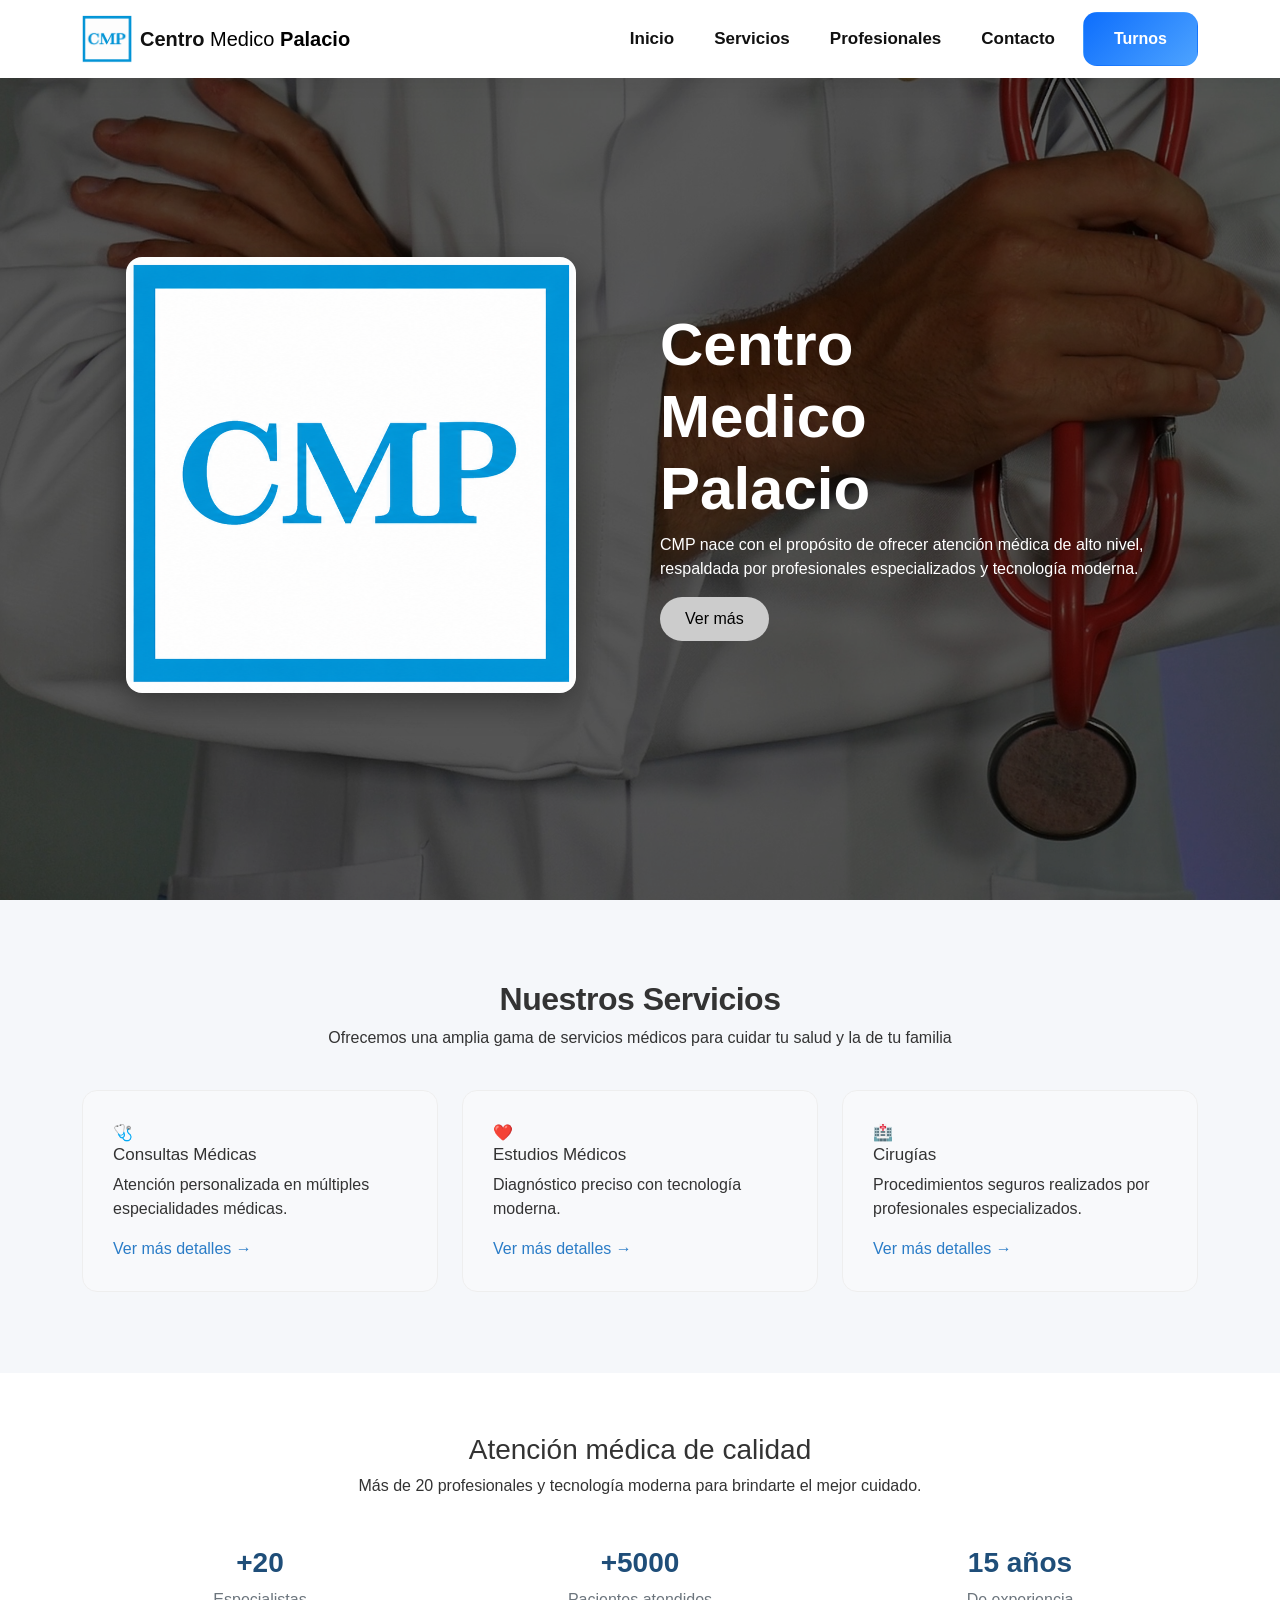
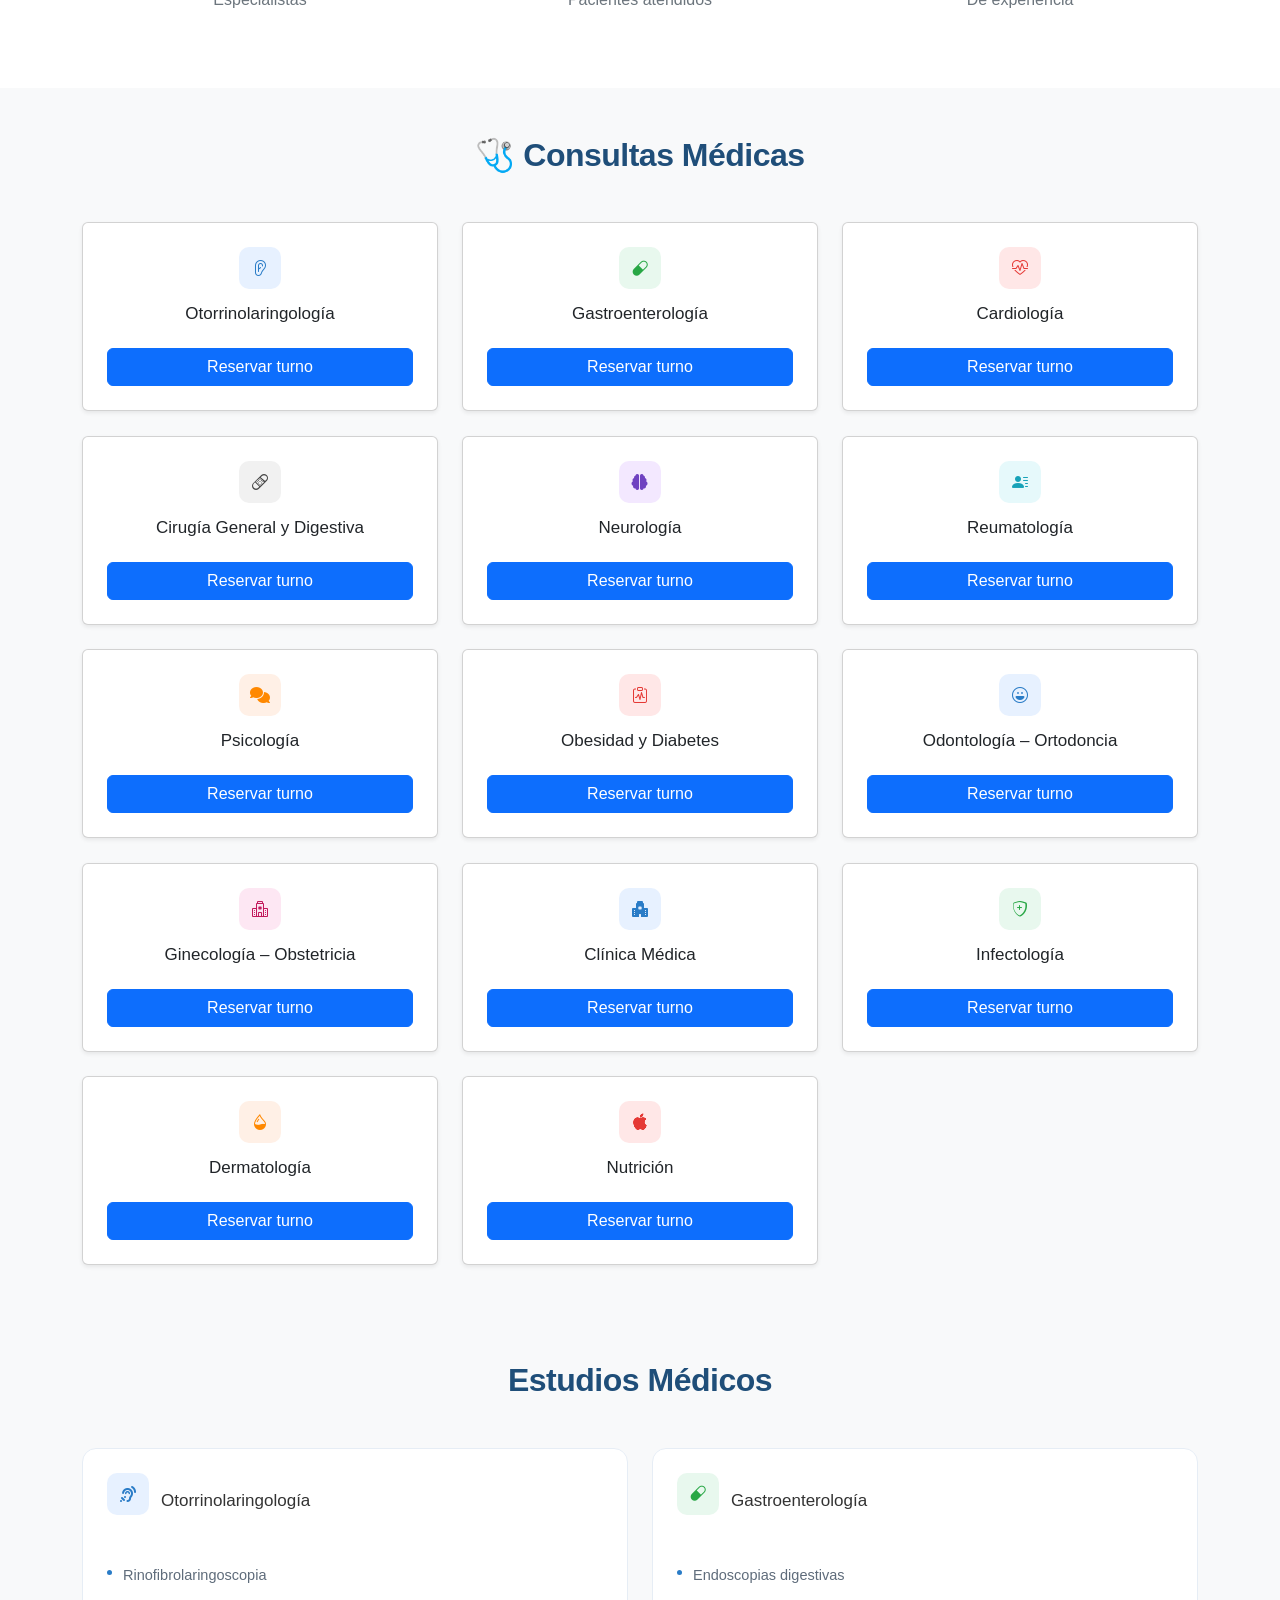
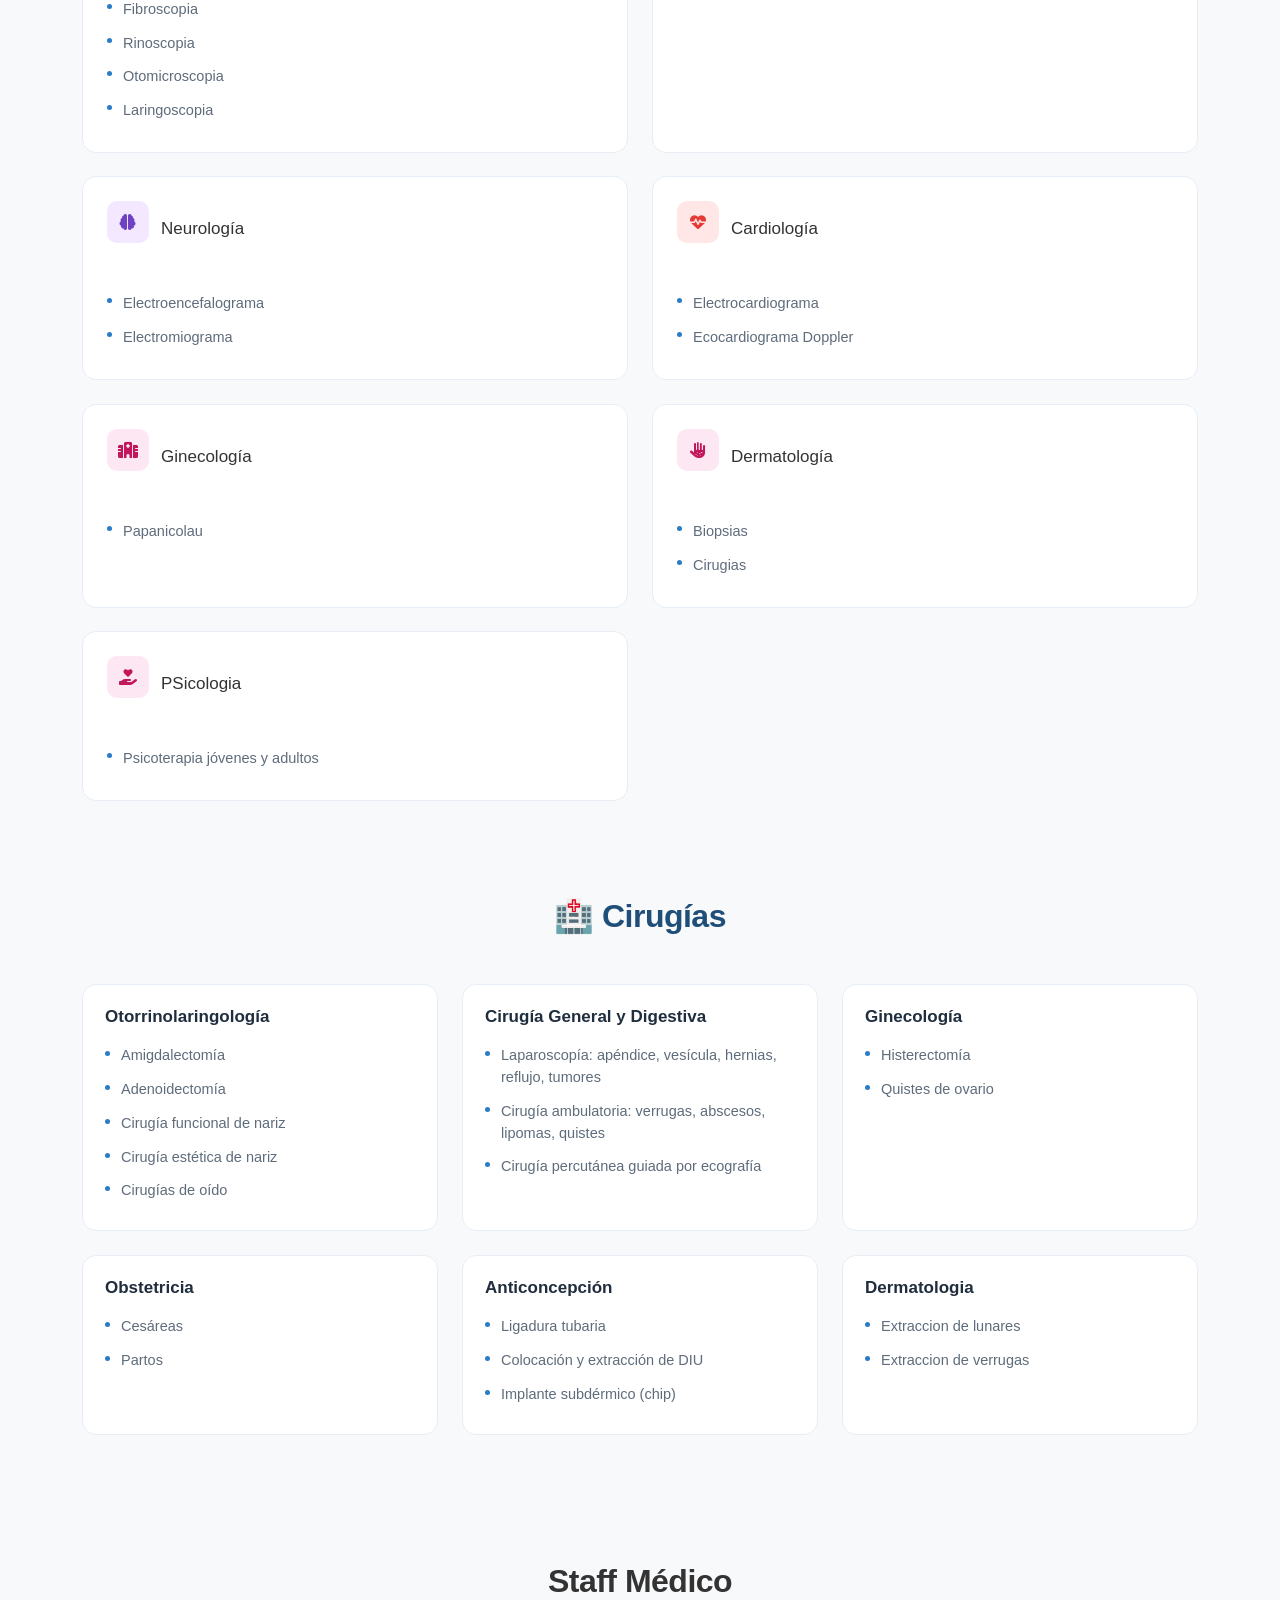
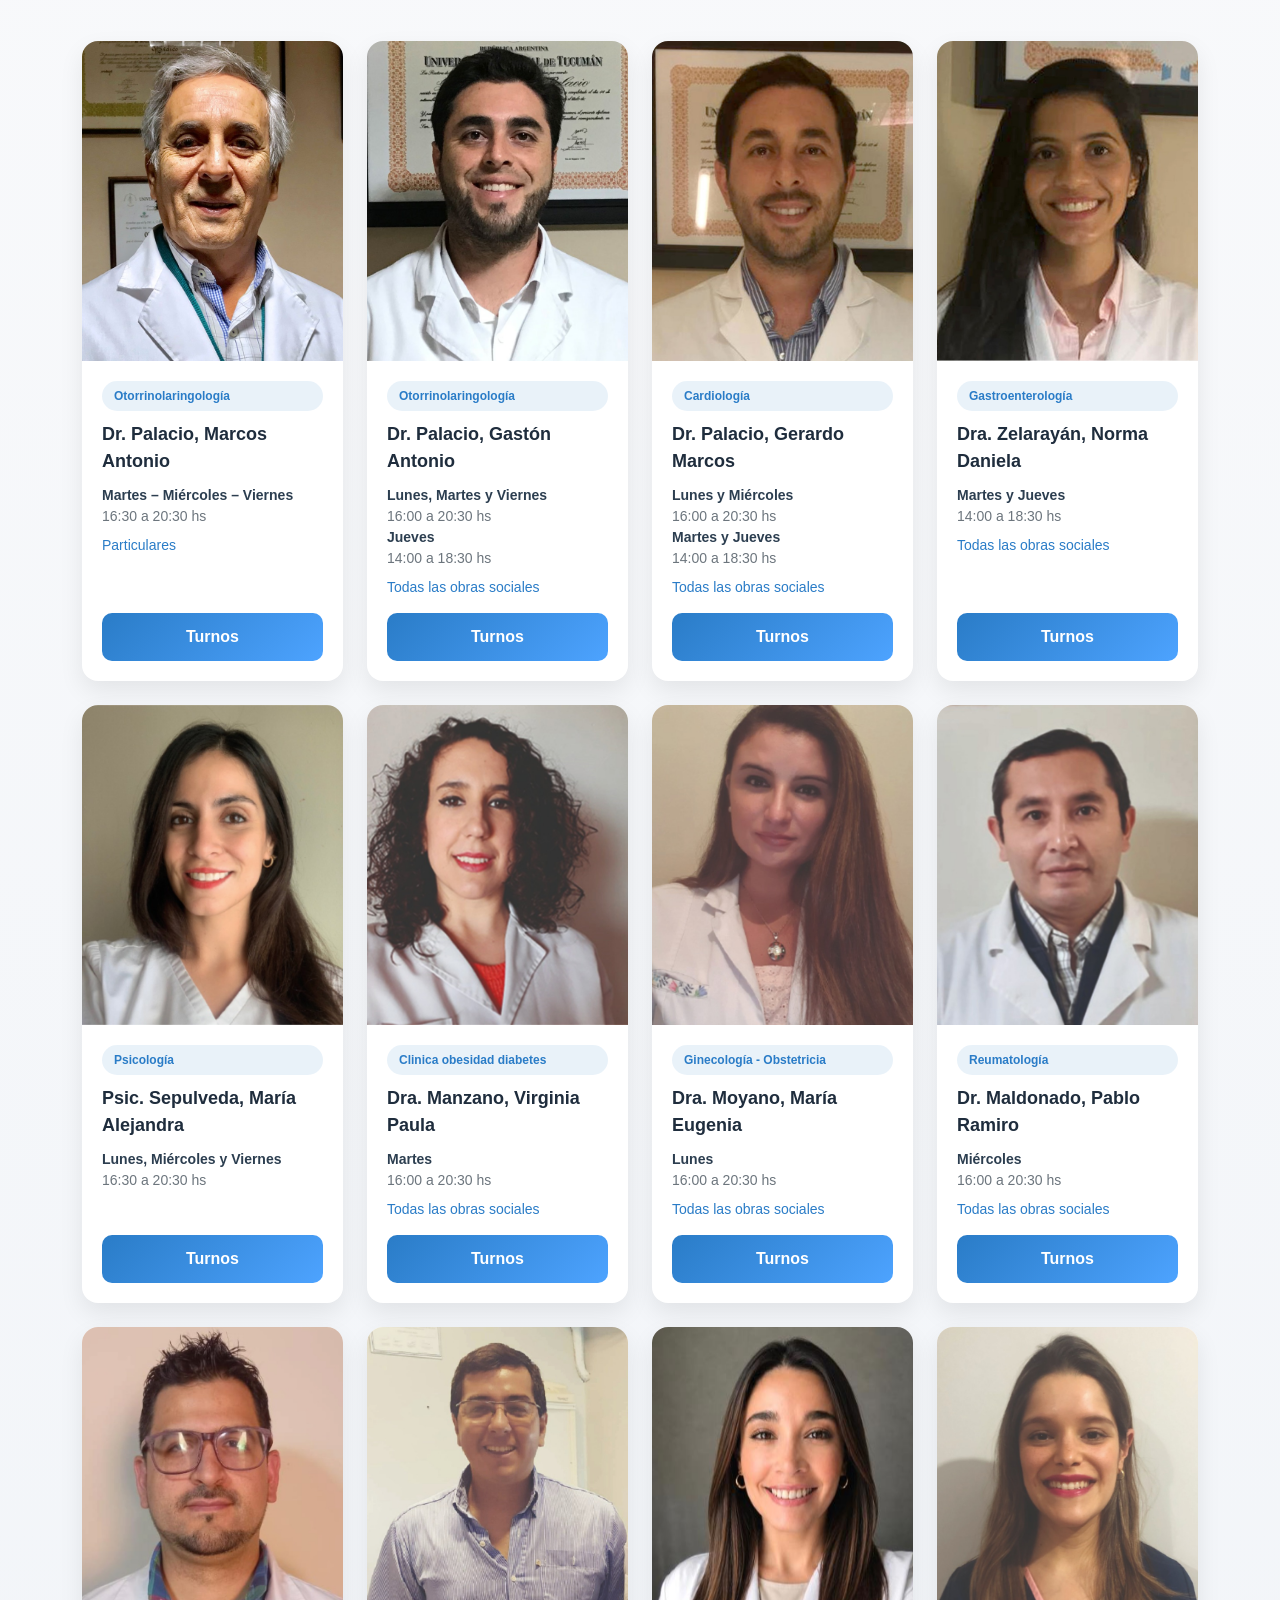
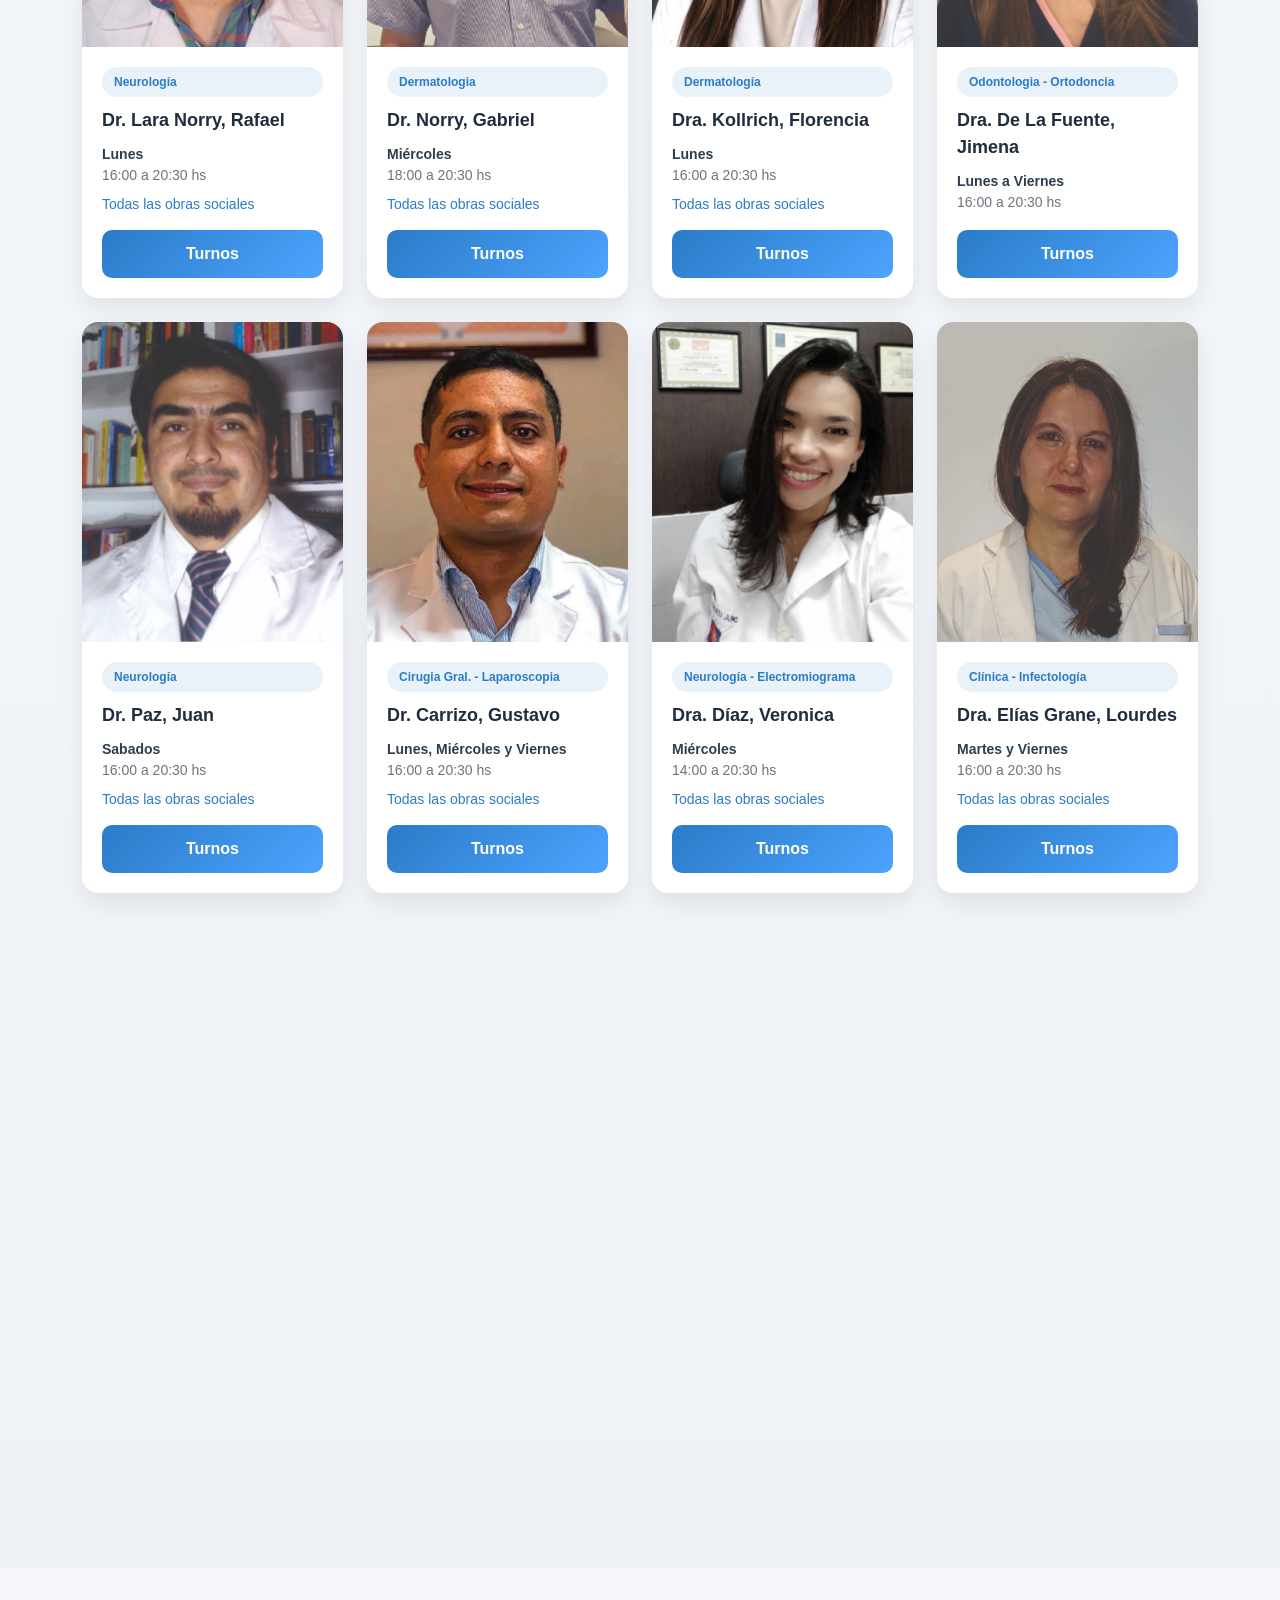
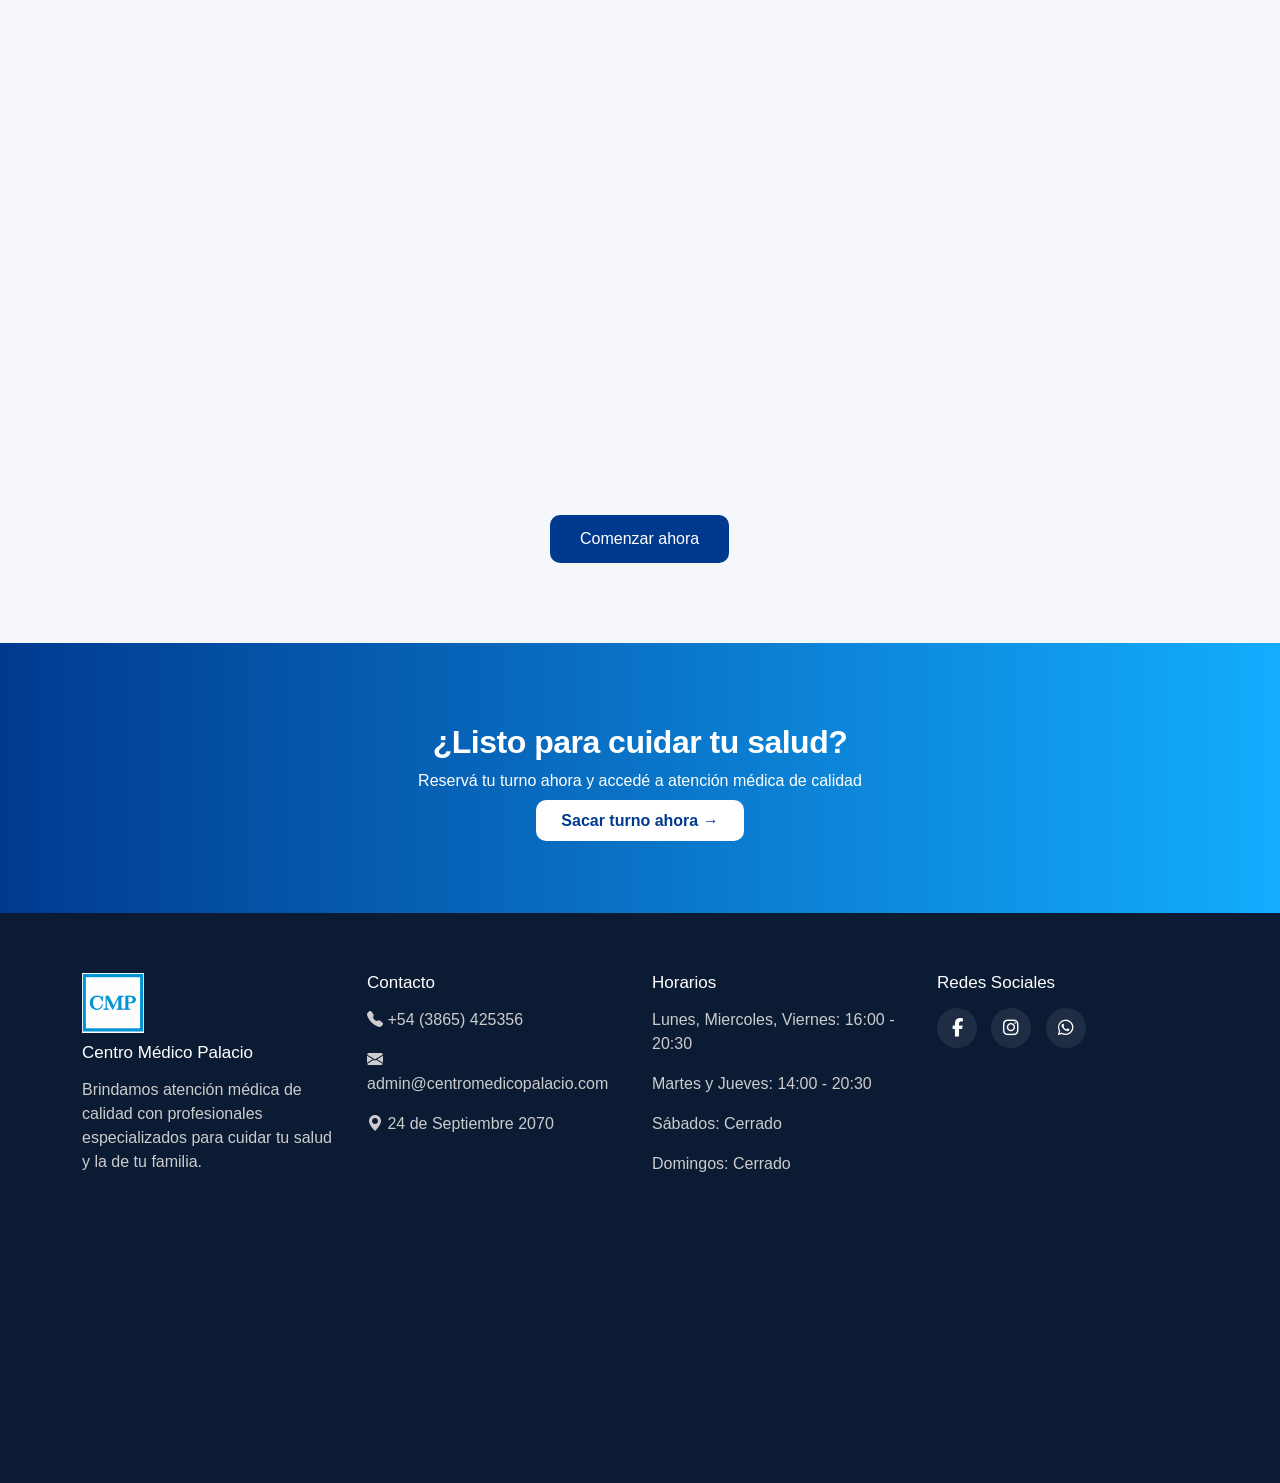
==== index.html @ a9524113 "añadido de fade al hacer scroll" ====
<!DOCTYPE html>
<html lang="es">
<head>
<meta charset="UTF-8">
<meta name="viewport" content="width=device-width, initial-scale=1.0">
<link rel="icon" href="img/logo.png" type="image/png">
<title>CMP</title>

<link href="https://cdn.jsdelivr.net/npm/bootstrap@5.3.3/dist/css/bootstrap.min.css" rel="stylesheet">
<link href="https://cdn.jsdelivr.net/npm/bootstrap-icons/font/bootstrap-icons.css" rel="stylesheet">
<link href="https://cdn.jsdelivr.net/npm/bootstrap-icons@1.11.3/font/bootstrap-icons.css" rel="stylesheet">
<link rel="stylesheet" href="https://cdnjs.cloudflare.com/ajax/libs/font-awesome/6.5.0/css/all.min.css">
<link href="https://cdn.jsdelivr.net/npm/bootstrap-icons/font/bootstrap-icons.css" rel="stylesheet">
<link rel="stylesheet" href="styles.css">
<script src="https://cdn.jsdelivr.net/npm/bootstrap@5.3.3/dist/js/bootstrap.bundle.min.js"></script>

<!-- ESTILOS DE LA ANIMACIÓN (NO TOCAR) -->
<style>
.reveal {
  opacity: 0;
  transform: translateY(40px);
  transition: opacity 0.8s ease-out, transform 0.8s ease-out;
  will-change: opacity, transform;
}
.reveal.active {
  opacity: 1;
  transform: translateY(0);
}
.reveal-delay-1 { transition-delay: 0.1s; }
.reveal-delay-2 { transition-delay: 0.2s; }
.reveal-delay-3 { transition-delay: 0.3s; }
.reveal-delay-4 { transition-delay: 0.4s; }
</style>
</head>

<body>

<header>
  <nav class="navbar navbar-expand-lg fixed-top custom-navbar">
    <div class="container">

      <!-- LOGO -->
      <a class="navbar-brand d-flex align-items-center gap-2" href="#">
        <img src="logoNUEVO.png" alt="Logo" width="50">
        <div>
          <span class="logo-text">Centro</span>
          <span class="logo-subtext">Medico</span>
          <strong class="palacio">Palacio</strong>
        </div>
        
      </a>

      <!-- BOTON MOBILE -->
      <button 
        class="navbar-toggler border-0 shadow-none"
        type="button"
        data-bs-toggle="collapse"
        data-bs-target="#navbarNav"
      >
        <i class="bi bi-list"></i>
      </button>

      <!-- MENU -->
      <div class="collapse navbar-collapse" id="navbarNav">

        <ul class="navbar-nav mx-auto gap-lg-4 text-center">

          <li class="nav-item">
            <a class="nav-link" href="#">Inicio</a>
          </li>

          <li class="nav-item">
            <a class="nav-link" href="#servicios">Servicios</a>
          </li>

          <li class="nav-item">
            <a class="nav-link" href="#profesionales">Profesionales</a>
          </li>

          <li class="nav-item">
            <a class="nav-link" href="#contacto">Contacto</a>
          </li>

        </ul>

        <div class="text-center">
          <a href="especialidadesturnos.html" class="btn btn-turnos">
            Turnos
          </a>
        </div>

      </div>

    </div>
  </nav>
</header>

<section class="hero">
  <div class="container hero-content">
    <!-- Imagen (lado izquierdo) -->
    <div class="hero-image">
      <img src="logoNUEVO.png" alt="Centro Médico Palacio">
    </div>

    <div class="hero-text">
      <h1>Centro<br>Medico<br>Palacio</h1>
      <p>
        CMP nace con el propósito de ofrecer atención médica de alto nivel,
        respaldada por profesionales especializados y tecnología moderna.
      </p>
      <button class="btn-main" onclick="scrollToSection('servicios')">Ver más</button>
    </div>
  </div>
</section>

<section id="servicios">
  <div class="container">

    <div class="title text-center reveal">
      <h2>Nuestros Servicios</h2>
      <p>Ofrecemos una amplia gama de servicios médicos para cuidar tu salud y la de tu familia</p>
    </div>

    <div class="row g-4">

      <div class="col-md-4 reveal reveal-delay-1">
        <div class="service-card" onclick="scrollToSection('consultas')">
          <div class="service-icon icon-blue">🩺</div>
          <h5>Consultas Médicas</h5>
          <p>Atención personalizada en múltiples especialidades médicas.</p>
          <a class="service-link">Ver más detalles →</a>
        </div>
      </div>

      <div class="col-md-4 reveal reveal-delay-2">
        <div class="service-card" onclick="scrollToSection('estudios')">
          <div class="service-icon icon-red">❤️</div>
          <h5>Estudios Médicos</h5>
          <p>Diagnóstico preciso con tecnología moderna.</p>
          <a class="service-link">Ver más detalles →</a>
        </div>
      </div>

      <div class="col-md-4 reveal reveal-delay-3">
        <div class="service-card" onclick="scrollToSection('cirugias')">
          <div class="service-icon icon-pink">🏥</div>
          <h5>Cirugías</h5>
          <p>Procedimientos seguros realizados por profesionales especializados.</p>
          <a class="service-link">Ver más detalles →</a>
        </div>
      </div>

    </div>

  </div>
</section>
<section class="trust-section">
  <div class="container text-center">

    <h3 class="reveal">Atención médica de calidad</h3>
    <p class="mb-5 reveal reveal-delay-1">
      Más de 20 profesionales y tecnología moderna para brindarte el mejor cuidado.
    </p>

    <div class="row">

      <div class="col-md-4 reveal reveal-delay-1">
        <div class="trust-item">
          <h4>+20</h4>
          <p>Especialistas</p>
        </div>
      </div>

      <div class="col-md-4 reveal reveal-delay-2">
        <div class="trust-item">
          <h4>+5000</h4>
          <p>Pacientes atendidos</p>
        </div>
      </div>

      <div class="col-md-4 reveal reveal-delay-3">
        <div class="trust-item">
          <h4>15 años</h4>
          <p>De experiencia</p>
        </div>
      </div>

    </div>

  </div>
</section>

<section id="consultas" class="bg-light py-5">
  <div class="container">

    <h2 class="mb-5 text-center reveal" style="color: var(--primary);">
      🩺 Consultas Médicas
    </h2>

    <div class="row g-4">

      <!-- OTORRINO -->
      <div class="col-md-4 reveal">
        <div class="card text-center p-4 shadow-sm h-100">
          <i class="bi bi-ear icon-card blue"></i>
          <h5>Otorrinolaringología</h5>
          <a href="especialidadesturnos.html" class="btn btn-primary mt-3">
            Reservar turno
          </a>
        </div>
      </div>

      <!-- GASTRO -->
      <div class="col-md-4 reveal">
        <div class="card text-center p-4 shadow-sm h-100">
          <i class="bi bi-capsule icon-card green"></i>
          <h5>Gastroenterología</h5>
          <a href="especialidadesturnos.html" class="btn btn-primary mt-3">
            Reservar turno
          </a>
        </div>
      </div>

      <!-- CARDIO -->
      <div class="col-md-4 reveal">
        <div class="card text-center p-4 shadow-sm h-100">
          <i class="bi bi-heart-pulse icon-card red"></i>
          <h5>Cardiología</h5>
          <a href="especialidadesturnos.html" class="btn btn-primary mt-3">
            Reservar turno
          </a>
        </div>
      </div>

      <!-- CIRUGIA -->
      <div class="col-md-4 reveal">
        <div class="card text-center p-4 shadow-sm h-100">
          <i class="bi bi-bandaid icon-card dark"></i>
          <h5>Cirugía General y Digestiva</h5>
          <a href="especialidadesturnos.html" class="btn btn-primary mt-3">
            Reservar turno
          </a>
        </div>
      </div>

      <!-- NEURO -->
      <div class="col-md-4 reveal">
        <div class="card text-center p-4 shadow-sm h-100">
          <i class="fa-solid fa-brain icon-card purple"></i>
          <h5>Neurología</h5>
          <a href="especialidadesturnos.html" class="btn btn-primary mt-3">
            Reservar turno
          </a>
        </div>
      </div>

      <!-- REUMATOLOGIA -->
      <div class="col-md-4 reveal">
        <div class="card text-center p-4 shadow-sm h-100">
          <i class="bi bi-person-lines-fill icon-card cyan"></i>
          <h5>Reumatología</h5>
          <a href="especialidadesturnos.html" class="btn btn-primary mt-3">
            Reservar turno
          </a>
        </div>
      </div>

      <!-- PSICOLOGIA -->
      <div class="col-md-4 reveal">
        <div class="card text-center p-4 shadow-sm h-100">
          <i class="fa-solid fa-comments icon-card orange"></i>
          <h5>Psicología</h5>
          <a href="especialidadesturnos.html" class="btn btn-primary mt-3">
            Reservar turno
          </a>
        </div>
      </div>

      <!-- OBESIDAD -->
      <div class="col-md-4 reveal">
        <div class="card text-center p-4 shadow-sm h-100">
          <i class="bi bi-clipboard-pulse icon-card red"></i>
          <h5>Obesidad y Diabetes</h5>
          <a href="especialidadesturnos.html" class="btn btn-primary mt-3">
            Reservar turno
          </a>
        </div>
      </div>

      <!-- ODONTOLOGIA -->
      <div class="col-md-4 reveal">
        <div class="card text-center p-4 shadow-sm h-100">
          <i class="bi bi-emoji-laughing icon-card blue"></i>
          <h5>Odontología – Ortodoncia</h5>
          <a href="especialidadesturnos.html" class="btn btn-primary mt-3">
            Reservar turno
          </a>
        </div>
      </div>

      <!-- GINECOLOGIA -->
      <div class="col-md-4 reveal">
        <div class="card text-center p-4 shadow-sm h-100">
          <i class="bi bi-hospital icon-card magenta"></i>
          <h5>Ginecología – Obstetricia</h5>
          <a href="especialidadesturnos.html" class="btn btn-primary mt-3">
            Reservar turno
          </a>
        </div>
      </div>

      <!-- CLINICA MEDICA -->
      <div class="col-md-4 reveal">
        <div class="card text-center p-4 shadow-sm h-100">
          <i class="bi bi-hospital-fill icon-card blue"></i>
          <h5>Clínica Médica</h5>
          <a href="especialidadesturnos.html" class="btn btn-primary mt-3">
            Reservar turno
          </a>
        </div>
      </div>

      <!-- INFECTOLOGIA -->
      <div class="col-md-4 reveal">
        <div class="card text-center p-4 shadow-sm h-100">
          <i class="bi bi-shield-plus icon-card green"></i>
          <h5>Infectología</h5>
          <a href="especialidadesturnos.html" class="btn btn-primary mt-3">
            Reservar turno
          </a>
        </div>
      </div>

      <!-- DERMATOLOGIA -->
      <div class="col-md-4 reveal">
        <div class="card text-center p-4 shadow-sm h-100">
          <i class="bi bi-droplet-half icon-card orange"></i>
          <h5>Dermatología</h5>
          <a href="especialidadesturnos.html" class="btn btn-primary mt-3">
            Reservar turno
          </a>
        </div>
      </div>

      <!-- NUTRICION -->
      <div class="col-md-4 reveal">
        <div class="card text-center p-4 shadow-sm h-100">
          <i class="bi bi-apple icon-card red"></i>
          <h5>Nutrición</h5>
          <a href="especialidadesturnos.html" class="btn btn-primary mt-3">
            Reservar turno
          </a>
        </div>
      </div>

    </div>

  </div>
</section>

<section id="estudios" class="py-5 bg-light">
  <div class="container">

    <h2 class="text-center mb-5 reveal" style="color: var(--primary);">
      Estudios Médicos
    </h2>

    <div class="row g-4">

      <!-- OTORRINO -->
      <div class="col-md-6 reveal">
        <div class="estudio-card">
          
          <div class="estudio-header">
            <div class="icon-card blue">
              <i class="fa-solid fa-ear-listen"></i>
            </div>
            <h5>Otorrinolaringología</h5>
          </div>

          <ul class="estudio-list">
            <li>Rinofibrolaringoscopia</li>
            <li>Fibroscopia</li>
            <li>Rinoscopia</li>
            <li>Otomicroscopia</li>
            <li>Laringoscopia</li>
          </ul>

        </div>
      </div>

      <!-- GASTRO -->
      <div class="col-md-6 reveal">
        <div class="estudio-card">

          <div class="estudio-header">
            <div class="icon-card green">
              <i class="bi bi-capsule"></i>
            </div>
            <h5>Gastroenterología</h5>
          </div>

          <ul class="estudio-list">
            <li>Endoscopias digestivas</li>
          </ul>

        </div>
      </div>

      <!-- NEURO -->
      <div class="col-md-6 reveal">
        <div class="estudio-card">

          <div class="estudio-header">
            <div class="icon-card purple">
              <i class="fa-solid fa-brain"></i>
            </div>
            <h5>Neurología</h5>
          </div>

          <ul class="estudio-list">
            <li>Electroencefalograma</li>
            <li>Electromiograma</li>
          </ul>

        </div>
      </div>

      <!-- CARDIO -->
      <div class="col-md-6 reveal">
        <div class="estudio-card">

          <div class="estudio-header">
            <div class="icon-card red">
              <i class="fa-solid fa-heart-pulse"></i>
            </div>
            <h5>Cardiología</h5>
          </div>

          <ul class="estudio-list">
            <li>Electrocardiograma</li>
            <li>Ecocardiograma Doppler</li>
          </ul>

        </div>
      </div>

      <!-- GINE -->
      <div class="col-md-6 reveal">
        <div class="estudio-card">

          <div class="estudio-header">
            <div class="icon-card magenta">
              <i class="fa-solid fa-hospital"></i>
            </div>
            <h5>Ginecología</h5>
          </div>

          <ul class="estudio-list">
            <li>Papanicolau</li>
          </ul>

        </div>
      </div>

      <!-- DERMA -->
      <div class="col-md-6 reveal">
        <div class="estudio-card">

          <div class="estudio-header">
            <div class="icon-card magenta">
              <i class="fa-solid fa-hand-dots"></i>
            </div>
            <h5>Dermatología</h5>
          </div>

          <ul class="estudio-list">
            <li>Biopsias</li>
            <li>Cirugias</li>
          </ul>

        </div>
      </div>

  <!-- PSICO -->
      <div class="col-md-6 reveal">
        <div class="estudio-card">

          <div class="estudio-header">
            <div class="icon-card magenta">
              <i class="fa-solid fa-hand-holding-heart"></i>
            </div>
            <h5>PSicologia</h5>
          </div>

          <ul class="estudio-list">
            <li>Psicoterapia jóvenes y adultos </li>
          </ul>

        </div>
      </div>


    </div>
  </div>
</section>

<section id="cirugias" class="bg-light py-5">
  <div class="container">

    <h2 class="text-center mb-5 reveal" style="color: var(--primary);">
      🏥 Cirugías
    </h2>

    <div class="row g-4">

      <!-- OTORRINO -->
      <div class="col-md-4 reveal reveal-delay-1">
        <div class="cirugia-card">
          <h5>Otorrinolaringología</h5>
          <ul>
            <li>Amigdalectomía</li>
            <li>Adenoidectomía</li>
            <li>Cirugía funcional de nariz</li>
            <li>Cirugía estética de nariz</li>
            <li>Cirugías de oído</li>
          </ul>
        </div>
      </div>

      <!-- CIRUGIA GENERAL -->
      <div class="col-md-4 reveal reveal-delay-2">
        <div class="cirugia-card">
          <h5>Cirugía General y Digestiva</h5>
          <ul>
            <li>Laparoscopía: apéndice, vesícula, hernias, reflujo, tumores</li>
            <li>Cirugía ambulatoria: verrugas, abscesos, lipomas, quistes</li>
            <li>Cirugía percutánea guiada por ecografía</li>
          </ul>
        </div>
      </div>

      <!-- GINECO -->
      <div class="col-md-4 reveal reveal-delay-3">
        <div class="cirugia-card">
          <h5>Ginecología</h5>
          <ul>
            <li>Histerectomía</li>
            <li>Quistes de ovario</li>
          </ul>
        </div>
      </div>

      <!-- OBSTETRICIA -->
      <div class="col-md-4 reveal reveal-delay-1">
        <div class="cirugia-card">
          <h5>Obstetricia</h5>
          <ul>
            <li>Cesáreas</li>
            <li>Partos</li>
          </ul>
        </div>
      </div>

      <!-- ANTICONCEPCION -->
      <div class="col-md-4 reveal reveal-delay-2">
        <div class="cirugia-card">
          <h5>Anticoncepción</h5>
          <ul>
            <li>Ligadura tubaria</li>
            <li>Colocación y extracción de DIU</li>
            <li>Implante subdérmico (chip)</li>
          </ul>
        </div>
      </div>

       <!-- DERMATOLOGIA -->
      <div class="col-md-4 reveal reveal-delay-3">
        <div class="cirugia-card">
          <h5>Dermatologia</h5>
          <ul>
            <li>Extraccion de lunares</li>
            <li>Extraccion de verrugas</li>
          </ul>
        </div>
      </div>

    </div>

  </div>
</section>

<section id="profesionales" class="staff-section" style="padding:80px 0;">
  <div class="container">
    <div class="title text-center reveal">
      <h2>Staff Médico</h2>
    </div>
    <div class="row g-4">
      <div class="col-md-3 col-sm-6 reveal">
        <div class="staff-card">
          <div class="staff-img-wrap">
            <img src="img/palacio1.jpeg" class="staff-img" alt="Dr. Palacio Marcos">
          </div>
          <div class="staff-body">
            <div class="staff-specialty">Otorrinolaringología</div>
            <div class="staff-name">Dr. Palacio, Marcos Antonio</div>
            <div class="staff-meta">
              <strong>Martes – Miércoles – Viernes</strong><br>
              16:30 a 20:30 hs<br>
              <span class="staff-coverage">Particulares</span>
            </div>
            <a href="especialidadesturnos.html" class="staff-btn d-block text-center">Turnos</a>
          </div>
        </div>
      </div>
      <div class="col-md-3 col-sm-6 reveal">
        <div class="staff-card">
          <div class="staff-img-wrap">
            <img src="img/palacio2.jpeg" class="staff-img" alt="Dr. Palacio Gastón">
          </div>
          <div class="staff-body">
            <div class="staff-specialty">Otorrinolaringología</div>
            <div class="staff-name">Dr. Palacio, Gastón Antonio</div>
            <div class="staff-meta">
              <strong>Lunes, Martes y Viernes</strong><br>
              16:00 a 20:30 hs<br>
              <strong>Jueves</strong><br>
              14:00 a 18:30 hs<br>
              <span class="staff-coverage">Todas las obras sociales</span>
            </div>
            <a href="especialidadesturnos.html" class="staff-btn d-block text-center">Turnos</a>
          </div>
        </div>
      </div>
      <div class="col-md-3 col-sm-6 reveal">
        <div class="staff-card">
          <div class="staff-img-wrap">
            <img src="img/palacio3.jpeg" class="staff-img" alt="Dr. Palacio Gerardo">
          </div>
          <div class="staff-body">
            <div class="staff-specialty">Cardiología</div>
            <div class="staff-name">Dr. Palacio, Gerardo Marcos</div>
            <div class="staff-meta">
              <strong>Lunes y Miércoles</strong><br>
              16:00 a 20:30 hs<br>
              <strong>Martes y Jueves</strong><br>
              14:00 a 18:30 hs<br>
              <span class="staff-coverage">Todas las obras sociales</span>
            </div>
            <a href="especialidadesturnos.html" class="staff-btn d-block text-center">Turnos</a>
          </div>
        </div>
      </div>
      <div class="col-md-3 col-sm-6 reveal">
        <div class="staff-card">
          <div class="staff-img-wrap">
            <img src="img/zalarayan.jpeg" class="staff-img" alt="Dra. Zelarayán">
          </div>
          <div class="staff-body">
            <div class="staff-specialty">Gastroenterología</div>
            <div class="staff-name">Dra. Zelarayán, Norma Daniela</div>
            <div class="staff-meta">
              <strong>Martes y Jueves</strong><br>
              14:00 a 18:30 hs<br>
              <span class="staff-coverage">Todas las obras sociales</span>
            </div>
            <a href="especialidadesturnos.html" class="staff-btn d-block text-center">Turnos</a>
          </div>
        </div>
      </div>
      <div class="col-md-3 col-sm-6 reveal">
        <div class="staff-card">
          <div class="staff-img-wrap">
            <img src="img/sepulveda.jpeg" class="staff-img" alt="Dr. Palacio Gerardo">
          </div>
          <div class="staff-body">
            <div class="staff-specialty">Psicología</div>
            <div class="staff-name">Psic. Sepulveda, María Alejandra</div>
            <div class="staff-meta">
              <strong>Lunes, Miércoles y Viernes</strong><br>
              16:30 a 20:30 hs<br>
            </div>
            <a href="especialidadesturnos.html" class="staff-btn d-block text-center">Turnos</a>
          </div>
        </div>
      </div>
      <div class="col-md-3 col-sm-6 reveal">
        <div class="staff-card">
          <div class="staff-img-wrap">
            <img src="img/manzano.jpeg" class="staff-img" alt="Dr. Palacio Gerardo">
          </div>
          <div class="staff-body">
            <div class="staff-specialty">Clinica obesidad diabetes</div>
            <div class="staff-name">Dra. Manzano, Virginia Paula</div>
            <div class="staff-meta">
              <strong>Martes</strong><br>
              16:00 a 20:30 hs<br>
              <span class="staff-coverage">Todas las obras sociales</span>
            </div>
            <a href="especialidadesturnos.html" class="staff-btn d-block text-center">Turnos</a >
          </div>
        </div>
      </div>
      <div class="col-md-3 col-sm-6 reveal">
        <div class="staff-card">
          <div class="staff-img-wrap">
            <img src="img/moyano.jpeg" class="staff-img" alt="Dr. Palacio Gerardo">
          </div>
          <div class="staff-body">
            <div class="staff-specialty">Ginecología - Obstetricia</div>
            <div class="staff-name">Dra. Moyano, María Eugenia</div>
            <div class="staff-meta">
              <strong>Lunes</strong><br>
              16:00 a 20:30 hs<br>
              <span class="staff-coverage">Todas las obras sociales</span>
            </div>
            <a href="especialidadesturnos.html" class="staff-btn d-block text-center">Turnos</a>
          </div>
        </div>
      </div>
      <div class="col-md-3 col-sm-6 reveal">
        <div class="staff-card">
          <div class="staff-img-wrap">
            <img src="img/maldonado.jpeg" class="staff-img" alt="Dr. Palacio Gerardo">
          </div>
          <div class="staff-body">
            <div class="staff-specialty">Reumatología</div>
            <div class="staff-name">Dr. Maldonado, Pablo Ramiro</div>
            <div class="staff-meta">
              <strong>Miércoles</strong><br>
              16:00 a 20:30 hs<br>
              <span class="staff-coverage">Todas las obras sociales</span>
            </div>
            <a href="especialidadesturnos.html" class="staff-btn d-block text-center">Turnos</a>
          </div>
        </div>
      </div>
      <div class="col-md-3 col-sm-6 reveal">
        <div class="staff-card">
          <div class="staff-img-wrap">
            <img src="img/laranorry.jpeg" class="staff-img" alt="Dr. Palacio Gerardo">
          </div>
          <div class="staff-body">
            <div class="staff-specialty">Neurología</div>
            <div class="staff-name">Dr. Lara Norry, Rafael</div>
            <div class="staff-meta">
              <strong>Lunes</strong><br>
              16:00 a 20:30 hs<br>
              <span class="staff-coverage">Todas las obras sociales</span>
            </div>
            <a href="especialidadesturnos.html" class="staff-btn d-block text-center">Turnos</a>
          </div>
        </div>
      </div>
      <div class="col-md-3 col-sm-6 reveal">
        <div class="staff-card">
          <div class="staff-img-wrap">
            <img src="img/norry.jpeg" class="staff-img" alt="Dr. Palacio Gerardo">
          </div>
          <div class="staff-body">
            <div class="staff-specialty">Dermatologia</div>
            <div class="staff-name">Dr. Norry, Gabriel</div>
            <div class="staff-meta">
              <strong>Miércoles</strong><br>
              18:00 a 20:30 hs<br>
              <span class="staff-coverage">Todas las obras sociales</span>
            </div>
            <a href="especialidadesturnos.html" class="staff-btn d-block text-center">Turnos</a>
          </div>
        </div>
      </div>
      <div class="col-md-3 col-sm-6 reveal">
        <div class="staff-card">
          <div class="staff-img-wrap">
            <img src="img/nuevokollrich.png" class="staff-img" alt="Dr. Palacio Gerardo">
          </div>
          <div class="staff-body">
            <div class="staff-specialty">Dermatología</div>
            <div class="staff-name">Dra. Kollrich, Florencia</div>
            <div class="staff-meta">
              <strong>Lunes</strong><br>
              16:00 a 20:30 hs<br>
              <span class="staff-coverage">Todas las obras sociales</span>
            </div>
            <a href="especialidadesturnos.html" class="staff-btn d-block text-center">Turnos</a>
          </div>
        </div>
      </div>
      <div class="col-md-3 col-sm-6 reveal">
        <div class="staff-card">
          <div class="staff-img-wrap">
            <img src="img/delafuente.jpeg" class="staff-img" alt="Dr. Palacio Gerardo">
          </div>
          <div class="staff-body">
            <div class="staff-specialty">Odontologia - Ortodoncia</div>
            <div class="staff-name">Dra. De La Fuente, Jimena</div>
            <div class="staff-meta">
              <strong>Lunes a Viernes</strong><br>
              16:00 a 20:30 hs<br>
            </div>
            <a href="especialidadesturnos.html" class="staff-btn d-block text-center">Turnos</a>
          </div>
        </div>
      </div>
      <div class="col-md-3 col-sm-6 reveal">
        <div class="staff-card">
          <div class="staff-img-wrap">
            <img src="img/paz.jpeg" class="staff-img" alt="Dr. Palacio Gerardo">
          </div>
          <div class="staff-body">
            <div class="staff-specialty">Neurología</div>
            <div class="staff-name">Dr. Paz, Juan</div>
            <div class="staff-meta">
              <strong>Sabados</strong><br>
              16:00 a 20:30 hs<br>
              <span class="staff-coverage">Todas las obras sociales</span>
            </div>
            <a href="especialidadesturnos.html" class="staff-btn d-block text-center">Turnos</a>
          </div>
        </div>
      </div>
      <div class="col-md-3 col-sm-6 reveal">
        <div class="staff-card">
          <div class="staff-img-wrap">
            <img src="img/carrizo.jpeg" class="staff-img" alt="Dr. Palacio Gerardo">
          </div>
          <div class="staff-body">
            <div class="staff-specialty">Cirugia Gral. - Laparoscopia</div>
            <div class="staff-name">Dr. Carrizo, Gustavo</div>
            <div class="staff-meta">
              <strong>Lunes, Miércoles y Viernes</strong><br>
              16:00 a 20:30 hs<br>
              <span class="staff-coverage">Todas las obras sociales</span>
            </div>
            <a href="especialidadesturnos.html" class="staff-btn d-block text-center">Turnos</a>
          </div>
        </div>
      </div>
      <div class="col-md-3 col-sm-6 reveal">
        <div class="staff-card">
          <div class="staff-img-wrap">
            <img src="img/diaz.jpeg" class="staff-img" alt="Dr. Palacio Gerardo">
          </div>
          <div class="staff-body">
            <div class="staff-specialty">Neurología - Electromiograma</div>
            <div class="staff-name">Dra. Díaz, Veronica</div>
            <div class="staff-meta">
              <strong>Miércoles</strong><br>
              14:00 a 20:30 hs<br>
              <span class="staff-coverage">Todas las obras sociales</span>
            </div>
            <a href="especialidadesturnos.html" class="staff-btn d-block text-center">Turnos</a>
          </div>
        </div>
      </div>
      <div class="col-md-3 col-sm-6 reveal">
        <div class="staff-card">
          <div class="staff-img-wrap">
            <img src="img/eliasgrane.jpeg" class="staff-img" alt="Dr. Palacio Gerardo">
          </div>
          <div class="staff-body">
            <div class="staff-specialty">Clínica - Infectología</div>
            <div class="staff-name">Dra. Elías Grane, Lourdes</div>
            <div class="staff-meta">
              <strong>Martes y Viernes</strong><br>
              16:00 a 20:30 hs<br>
              <span class="staff-coverage">Todas las obras sociales</span>
            </div>
            <a href="especialidadesturnos.html" class="staff-btn d-block text-center">Turnos</a>
          </div>
        </div>
      </div>
      <div class="col-md-3 col-sm-6 reveal">
        <div class="staff-card">
          <div class="staff-img-wrap">
            <img src="img/diazalvarez.png" class="staff-img" alt="Dra. Diaz Álvarez">
          </div>
          <div class="staff-body">
            <div class="staff-specialty">Endocrinología</div>
            <div class="staff-name">Dra. Diaz Álvarez, Noel</div>
            <div class="staff-meta">
              <strong>Miércoles</strong><br>
              16:00 a 20:30 hs<br>
              <span class="staff-coverage">Todas las obras sociales</span>
            </div>
            <a href="especialidadesturnos.html" class="staff-btn d-block text-center">Turnos</a>
          </div>
        </div>
      </div>
      <div class="col-md-3 col-sm-6 reveal">
        <div class="staff-card">
          <div class="staff-img-wrap">
            <img src="img/fernandez.jpeg" class="staff-img" alt="Dr. Palacio Gerardo">
          </div>
          <div class="staff-body">
            <div class="staff-specialty">Nutricionista</div>
            <div class="staff-name">Lic. Fernández, Paulina</div>
            <div class="staff-meta">
              <strong>Lunes</strong><br>
              16:00 a 20:30 hs<br>
            </div>
            <a href="especialidadesturnos.html" class="staff-btn d-block text-center">Turnos</a>
          </div>
        </div>
      </div>
      
    </div>
  </div>
</section>
<!-- COMO FUNCIONA PARA LA SECCION DE TURNOS -->
<section class="how-section">
  <div class="container text-center">

    <h2 class="mb-3 reveal">¿Cómo funciona?</h2>
    <p class="mb-5 reveal reveal-delay-1">Reservá tu turno en 3 simples pasos</p>

    <div class="row justify-content-center">

      <div class="col-md-4 reveal reveal-delay-1">
        <div class="step-card">
          <div class="step-number">01</div>
          <div class="icon-circle">🩺</div>
          <h5>Elegí especialidad</h5>
          <p>Seleccioná la especialidad médica que necesitás</p>
        </div>
      </div>

      <div class="col-md-4 reveal reveal-delay-2">
        <div class="step-card">
          <div class="step-number">02</div>
          <div class="icon-circle">👤</div>
          <h5>Seleccioná profesional</h5>
          <p>Elegí el médico según disponibilidad</p>
        </div>
      </div>

      <div class="col-md-4 reveal reveal-delay-3">
        <div class="step-card">
          <div class="step-number">03</div>
          <div class="icon-circle">📅</div>
          <h5>Reservá turno</h5>
          <p>Confirmá fecha y horario</p>
        </div>
      </div>

    </div>

    <a href="especialidadesturnos.html" class="btn-start mt-5 reveal">
      Comenzar ahora
    </a>

  </div>
</section>

<section class="cta-section text-center">
  <div class="container">
    <h2 class="reveal">¿Listo para cuidar tu salud?</h2>
    <p class="reveal reveal-delay-1">Reservá tu turno ahora y accedé a atención médica de calidad</p>
    <a href="especialidadesturnos.html" class="cta-btn reveal reveal-delay-2">Sacar turno ahora →</a>
  </div>
</section>

<footer id="contacto" class="footer reveal">
  <div class="container">
    <div class="row">

      <!-- LOGO + DESCRIPCIÓN -->
      <div class="col-md-3">
        <img src="logoNUEVO.png" alt="CMP" style="height:60px; margin-bottom:10px;">
        <h5>Centro Médico Palacio</h5>
        <p>
          Brindamos atención médica de calidad con profesionales especializados
          para cuidar tu salud y la de tu familia.
        </p>
      </div>

      <!-- CONTACTO -->
      <div class="col-md-3">
        <h5>Contacto</h5>
        <p><i class="bi bi-telephone-fill"></i> +54 (3865) 425356</p>
        <p><i class="bi bi-envelope-fill"></i> admin@centromedicopalacio.com</p>
        <p>
          <i class="bi bi-geo-alt-fill"></i> 
          <a href="https://www.google.com/maps?q=24+de+Septiembre+2070" target="_blank" class="footer-link">
            24 de Septiembre 2070
          </a>
        </p>
      </div>

      <!-- HORARIOS -->
      <div class="col-md-3">
        <h5>Horarios</h5>
        <p>Lunes, Miercoles, Viernes: 16:00 - 20:30</p>
        <p>Martes y Jueves: 14:00 - 20:30</p>
        <p>Sábados: Cerrado</p>
        <p>Domingos: Cerrado</p>
      </div>

      <!-- REDES -->
      <div class="col-md-3">
        <h5>Redes Sociales</h5>
        <div class="social-icons">

          <a href="https://www.facebook.com/share/17XspoK9Nt/" target="_blank">
            <i class="fab fa-facebook-f"></i>
          </a>

          <a href="https://www.instagram.com/centromedicopalacio?igsh=MW14YTgwczB3cjA1dA==" target="_blank">
            <i class="fab fa-instagram"></i>
          </a>

          <a href="https://wa.me/543865762230" target="_blank">
            <i class="fab fa-whatsapp"></i>
          </a>

        </div>
      </div>

    </div>

    <!-- MAPA -->
    <div class="row mt-4">
      <div class="col-12">
        <iframe 
          src="https://www.google.com/maps?q=24+de+Septiembre+2070&output=embed"
          width="100%" 
          height="200" 
          style="border:0; border-radius:10px;"
          allowfullscreen=""
          loading="lazy">
        </iframe>
      </div>
    </div>

  </div>
</footer>

<script>
function scrollToSection(id){
  document.getElementById(id).scrollIntoView({behavior:'smooth'});
}

// ANIMACIÓN AL HACER SCROLL
document.addEventListener("DOMContentLoaded", function() {
  const revealElements = document.querySelectorAll('.reveal');

  const observer = new IntersectionObserver((entries) => {
    entries.forEach(entry => {
      if (entry.isIntersecting) {
        entry.target.classList.add('active');
        observer.unobserve(entry.target);
      }
    });
  }, {
    threshold: 0.15,
    rootMargin: "0px 0px -50px 0px"
  });

  revealElements.forEach(el => observer.observe(el));
});
</script>


</body>
</html>
---- styles.css ----
:root{
  --primary:#1f4e79;
  --accent:#2a7cc7;
  --bg:#f5f7fa;
  --text:#333;
  --radius:14px;
}

body{
  font-family: 'Segoe UI', sans-serif;
  background: var(--bg);
  color: var(--text);
  padding-top: 90px;
}

html {
  scroll-behavior: smooth;
}


h2{
  font-size: 32px;
  font-weight: 600;
  letter-spacing: -0.5px;
}

h5{
  font-size: 17px;
  font-weight: 500;
  margin-bottom: 8px;
}

/* NAVBAR */
.navbar{
  background: #ffffff;
  box-shadow: 0 2px 10px rgba(0,0,0,0.05);
}

.nav-link{
  color:#333 !important;
  font-weight:500;
}

.nav-link:hover{
  color: var(--accent) !important;
}

.custom-navbar {
  transition: all 0.3s ease;
  background: transparent;
}

.custom-navbar.scrolled {
  background: #ffffff;
  box-shadow: 0 5px 20px rgba(0,0,0,0.08);
}

/* HERO */
.hero{
  min-height:100vh;   /* antes: height:100vh */
  background:url('img/hero.jpg') center/cover no-repeat;
  position:relative;
  display:flex;
  align-items:center;
  padding:110px 0 60px;   /* NUEVO: espacio para el navbar */
}

.hero::before{
  content:"";
  position:absolute;
  inset:0;
  background:rgba(0,0,0,0.6);
}

.hero-content{
  position:relative;
  color:white;
  /* NUEVO: imagen y texto lado a lado */
  display:flex;
  flex-direction:row;
  align-items:center;
  justify-content:space-between;
  gap:40px;
}

/* NUEVO */
.hero-text{
  flex:1;
}

/* NUEVO */
.hero-image{
  flex:1;
  display:flex;
  justify-content:center;
}

/* NUEVO: la imagen con bounce */
.hero-image img{
  width:100%;
  max-width:450px;
  border-radius:16px;
  box-shadow:0 10px 30px rgba(0,0,0,0.35);
  animation:bounce 3.5s ease-in-out infinite;
}

.hero h1{
  font-size:60px;
  font-weight:700;
}

.btn-main{
  background:#ccc;
  border:none;
  padding:10px 25px;
  border-radius:25px;
}

/* NUEVO: animación bounce lenta */
@keyframes bounce{
  0%,100%{ transform:translateY(0); }
  50%{ transform:translateY(-15px); }
}

/* NUEVO: responsive */
@media (max-width:991px){
  .hero{
    padding:100px 0 50px;
  }
  .hero-content{
    flex-direction:column;
    text-align:center;
    gap:25px;
  }
  .hero h1{
    font-size:42px;
  }
  .hero-image img{
    max-width:240px;
  }
}

/* SECCIONES */
section{
  padding:80px 0;
}

.title{
  text-align:center;
  margin-bottom:40px;
}

/* SERVICIOS */
.service-card{
  background:#f8f9fb;
  border-radius:15px;
  padding:30px;
  transition:0.3s;
  height:100%;
  border:1px solid #eee;
}

.service-card:hover{
  transform:translateY(-5px);
  box-shadow:0 10px 25px rgba(0,0,0,0.08);
}

/* CONTENEDOR DEL ICONO */
.icon-card{
  width: 70px;
  height: 70px;
  border-radius: 50%;
  display:flex;
  align-items:center;
  justify-content:center;
  font-size: 28px;
  margin: 0 auto 15px auto;
  transition: 0.3s;
}

/* HOVER PRO */
.card:hover .icon-card{
  transform: scale(1.1);
}

/* PALETA MÉDICA PROFESIONAL */
.blue{ background:#e7f1ff; color:#2a7cc7; }
.red{ background:#ffe7e7; color:#e53935; }
.green{ background:#e8f8ee; color:#28a745; }
.purple{ background:#f3e8ff; color:#6f42c1; }
.cyan{ background:#e6f9fb; color:#17a2b8; }
.yellow{ background:#fff4d6; color:#f4b400; }
.orange{ background:#fff0e6; color:#ff8800; }
.pink{ background:#ffe7f5; color:#d81b60; }
.magenta{ background:#fde7f3; color:#c2185b; }
.dark{ background:#f1f1f1; color:#444; }

.service-link{
  color:#2a7cc7;
  font-weight:500;
  text-decoration:none;
}
.trust-section {
  padding: 60px 0;
  background: #ffffff;
}

.trust-item h4 {
  font-size: 28px;
  font-weight: 700;
  color: var(--primary);
}

.trust-item p {
  color: #6c757d;
}

.estudio-card {
  background: #ffffff;
  border: 1px solid #e6edf5;
  border-radius: 14px;
  padding: 24px;
  height: 100%;
  display: flex;
  flex-direction: column;
  justify-content: flex-start; /* 🔥 clave */
  gap: 15px; /* separación limpia */
  transition: 0.25s;
}
.estudio-header {
  display: flex;
  align-items: center;
  gap: 12px;
  justify-content: flex-start;
  width: 100%;
}

.estudio-list {
  margin-top: 5px;
}

.estudio-card:hover {
  transform: translateY(-4px);
  box-shadow: 0 10px 25px rgba(31,78,121,0.08);
}

.estudio-header {
  display: flex;
  align-items: center;
  gap: 12px;
  margin-bottom: 14px;
}

.estudio-header h5 {
  margin: 0;              
  text-align: left;       
  flex: 1;             
}
.estudio-header .icon-card {
  flex-shrink: 0; 
}

.estudio-info {
  font-size: 13px;
  color: #8a97a6;
  margin-top: 10px;
}
/* ICONO */
.icon-card {
  width: 42px;
  height: 42px;
  border-radius: 10px;
  display: flex;
  align-items: center;
  justify-content: center;
  font-size: 16px;
  flex-shrink: 0;
}

/* LISTA */
.estudio-list {
  list-style: none;
  padding: 0;
  margin: 0;
}

.estudio-list li {
  font-size: 14.5px;
  color: #5f6c7b;
  padding: 6px 0;
  padding-left: 16px;
  position: relative;
}

.estudio-list li::before {
  content: "";
  width: 5px;
  height: 5px;
  background: #2a7cc7;
  border-radius: 50%;
  position: absolute;
  left: 0;
  top: 11px;
}

.cirugia-card{
  background: white;
  border-radius: 14px;
  padding: 22px;
  height: 100%;
  border: 1px solid #e6edf5;
  transition: 0.3s;
}

.cirugia-card:hover{
  transform: translateY(-5px);
  box-shadow: 0 10px 25px rgba(0,0,0,0.08);
}

.cirugia-card h5{
  font-weight: 600;
  margin-bottom: 12px;
  color: #1f2d3d;
}

.cirugia-card ul{
  list-style: none;
  padding: 0;
  margin: 0;
}

.cirugia-card li{
  font-size: 14.5px;
  color: #5f6c7b;
  padding: 6px 0;
  padding-left: 16px;
  position: relative;
}

.cirugia-card li::before{
  content: "";
  width: 5px;
  height: 5px;
  background: #2a7cc7;
  border-radius: 50%;
  position: absolute;
  left: 0;
  top: 12px;
}

/* COLORES SUAVES */
.blue { background:#e7f1ff; color:#2a7cc7; }
.green { background:#e8f8ee; color:#28a745; }
.purple { background:#f3e8ff; color:#6f42c1; }
.red { background:#ffe7e7; color:#e53935; }
.magenta { background:#fde7f3; color:#c2185b; }
/* STAFF */
.staff-section{
  background: linear-gradient(180deg,#f8f9fb,#eef2f7);
}

.staff-card{
  background: white;
  border-radius: 16px;
  overflow: hidden;
  transition: all 0.35s ease;
  height: 100%;
  box-shadow: 0 10px 25px rgba(0,0,0,0.08);
  display: flex;
  flex-direction: column;
}

.staff-card:hover{
  transform: translateY(-10px);
  box-shadow: 0 20px 40px rgba(0,0,0,0.12);
}

.staff-btn {
  text-decoration: none;
}

/* 🔥 FIX IMPORTANTE IMÁGENES */
.staff-img{
  width: 100%;
  height: 320px;
  object-fit: cover;

  /* CLAVE: no cortar la cabeza */
  object-position: top center;
}

.staff-body{
  padding: 20px;
  display: flex;
  flex-direction: column;
  flex-grow: 1;
}

.staff-specialty{
  display: inline-block;
  background: rgba(42,124,199,0.1);
  color: var(--accent);
  font-size: 12px;
  padding: 6px 12px;
  border-radius: 50px;
  font-weight: 600;
  margin-bottom: 10px;
}

.staff-name{
  color: #1f2d3d;
  font-weight: 700;
  font-size: 18px;
  margin-bottom: 10px;
}

.staff-meta{
  font-size: 14px;
  color: #6c757d;
  line-height: 1.5;
  flex-grow: 1;
}

.staff-meta strong{
  color:#2c3e50;
}

.staff-coverage{
  display: inline-block;
  margin-top: 8px;
  font-weight: 500;
  color: #2a7cc7;
}

.staff-btn{
  width: 100%;
  background: linear-gradient(135deg,#2a7cc7,#4da3ff);
  color: white;
  border: none;
  padding: 12px;
  border-radius: 10px;
  margin-top: 15px;
  font-weight: 600;
  transition: all 0.3s ease;
}

.staff-btn:hover{
  background: linear-gradient(135deg,#1f4e79,#2a7cc7);
}

/* HOW SECTION */
.step-card{
  background: white;
  padding: 40px 20px;
  border-radius: 15px;
  position: relative;
  box-shadow: 0 5px 15px rgba(0,0,0,0.05);
  transition: 0.3s;
}

.step-card:hover{
  transform: translateY(-5px);
}

.step-number{
  position: absolute;
  top: 15px;
  right: 15px;
  background: #003a8f;
  color: white;
  width: 40px;
  height: 40px;
  border-radius: 50%;
  display:flex;
  align-items:center;
  justify-content:center;
  font-weight:bold;
}

.icon-circle{
  width: 80px;
  height: 80px;
  margin: auto;
  margin-bottom: 20px;
  border-radius: 50%;
  background: linear-gradient(45deg, #003a8f, #43adff);
  display:flex;
  align-items:center;
  justify-content:center;
  font-size:30px;
  color:white;
}

.btn-start{
  background: #003a8f;
  color:white;
  border:none;
  padding:12px 30px;
  border-radius:10px;
  margin-top:20px;
}

.step-card {
  margin-bottom: 20px;
}

.btn-start {
  display: inline-block;
  margin-top: 50px;
}

.how-section {
  padding: 80px 0;
}

/* CTA */
.cta-section{
  background: linear-gradient(90deg, #003a8f, #13adff);
  color: white;
  padding: 80px 0;
}

.cta-btn{
  background: white;
  color: #003a8f;
  border: none;
  padding: 12px 25px;
  border-radius: 10px;
  font-weight: 600;
}

/* FOOTER */
.footer{
  background: #0b1b33;
  color: #ccc;
  padding: 60px 0;
}

.footer{
  background: #0b1b33;
  color: #ccc;
  padding: 60px 0;
}

.footer h5{
  color: white;
  margin-bottom: 15px;
}

.footer-link{
  color: #ccc;
  text-decoration: none;
}

.footer-link:hover{
  color: #2a7cc7;
}

.social-icons a{
  display: inline-flex;
  align-items: center;
  justify-content: center;
  width: 40px;
  height: 40px;
  margin-right: 10px;
  border-radius: 50%;
  background: rgba(255,255,255,0.08);
  color: white;
  font-size: 18px;
  transition: 0.3s;
  text-decoration: none;
}

.social-icons a:hover{
  background: #2a7cc7;
  transform: translateY(-3px);
}


a {
  text-decoration: none;
}

/* MENU LATERAL */
.mobile-menu{
  position:fixed;
  top:0;
  right:-100%;
  width:75%;
  height:100vh;

  background:rgba(42,124,199,0.92);
  backdrop-filter:blur(12px);

  display:flex;
  flex-direction:column;
  align-items:center;

  padding-top:120px;
  gap:30px;

  transition:0.4s ease;
  z-index:9999;
}

.mobile-menu.visible{
  right:0;
}

.mobile-menu a{
  color:white;
  font-size:2rem;
  text-decoration:none;
  font-weight:300;
}

.close-btn{
  position:absolute;
  top:30px;
  right:30px;

  background:none;
  border:none;

  color:white;
  font-size:2rem;
}

/* RESPONSIVE */
@media(max-width:991px){

  .desktop-menu{
    display:none;
  }

  #abrir{
    display:block;
  }

}
body{
  padding-top: 80px;
}

.navbar{
  transition: 0.3s;
}

.nav-link{
  font-weight: 500;
}

.nav-link:hover{
  color: #0d6efd !important;
}
.navbar{
  background: white !important;
  box-shadow: 0 2px 10px rgba(0,0,0,0.08);
  padding: 15px 0;
}

.nav-link{
  color: black !important;
  font-weight: 500;
}

.nav-link:hover{
  color: #0d6efd !important;
}

.navbar-toggler{
  border: none;
}

body{
  padding-top: 90px;
}

.nav-link{
  color: rgb(4, 4, 4) !important;
  font-weight: 500;
}

.nav-link:hover{
  color: #0d6efd !important;
}

.navbar-toggler{
  background: white;
}

body{
  padding-top: 0;
}
/* NAVBAR GENERAL */
.custom-navbar{
  background: white;
  padding: 14px 0;
  box-shadow: 0 4px 20px rgba(0,0,0,0.06);
}

.logo-text{
  font-size: 32px;
  font-weight: 700;
  color: #0d6efd;
}

/* LINKS */
.nav-link{
  color: #111 !important;
  font-weight: 600;
  position: relative;
  transition: 0.3s;
}

.nav-link:hover{
  color: #0d6efd !important;
}

/* BOTON TURNOS */
.btn-turnos{
  background: linear-gradient(135deg,#0d6efd,#4da3ff);
  color: white;
  border-radius: 12px;
  padding: 10px 22px;
  font-weight: 600;
  transition: 0.3s;
}

.btn-turnos:hover{
  background: linear-gradient(135deg,#0b5ed7,#1f8fff);
  color: white;
  transform: translateY(-2px);
}

/* ICONO HAMBURGUESA */
.navbar-toggler i{
  font-size: 2rem;
  color: #0d6efd;
}

/* MOBILE */
@media(max-width:991px){

  .navbar-collapse{
    margin-top: 20px;

    background: linear-gradient(
      180deg,
      rgba(42,124,199,0.97),
      rgba(110,180,255,0.96)
    );

    backdrop-filter: blur(16px);

    border-radius: 24px;

    padding: 40px 30px;

    animation: slideDown 0.35s ease;
  }

  .navbar-nav{
    gap: 22px;
  }

  .nav-link{
    color: white !important;
    font-size: 2rem;
    font-weight: 300;
    letter-spacing: 1px;
  }

  .nav-link:hover{
    color: #ffffff !important;
    transform: scale(1.03);
  }

  .btn-turnos{
    margin-top: 25px;
    width: 100%;
    border-radius: 16px;
    padding: 14px;
    font-size: 1.1rem;
  }

}

/* ANIMACION */
@keyframes slideDown{
  from{
    opacity:0;
    transform: translateY(-20px);
  }

  to{
    opacity:1;
    transform: translateY(0);
  }
}
/* NAVBAR */
.custom-navbar{
  background: white;
  padding: 10px 0;
  box-shadow: 0 4px 20px rgba(0,0,0,0.06);
}

/* LOGO */
.logo-text{
  font-size: 20px;   /* mas pequeño */
  font-weight: 700;
  color: #111;       /* negro */
  margin: 0;
}

/* MENU */
.navbar-nav{
  margin-left: auto; /* empuja menu a la derecha */
  margin-right: 20px !important; /* acerca al boton turnos */
}

/* LINKS */
.nav-link{
  color: #111 !important;
  font-weight: 600;
  font-size: 17px;
  transition: 0.3s;
}

.nav-link:hover{
  color: #0d6efd !important;
}

/* BOTON TURNOS */
.btn-turnos{
  background: linear-gradient(135deg,#0d6efd,#4da3ff);
  color: white;
  border-radius: 14px;
  padding: 14px 30px;
  font-weight: 600;
  transition: 0.3s;
}

.btn-turnos:hover{
  transform: translateY(-2px);
  color: white;
}



/*
========================================================
*/
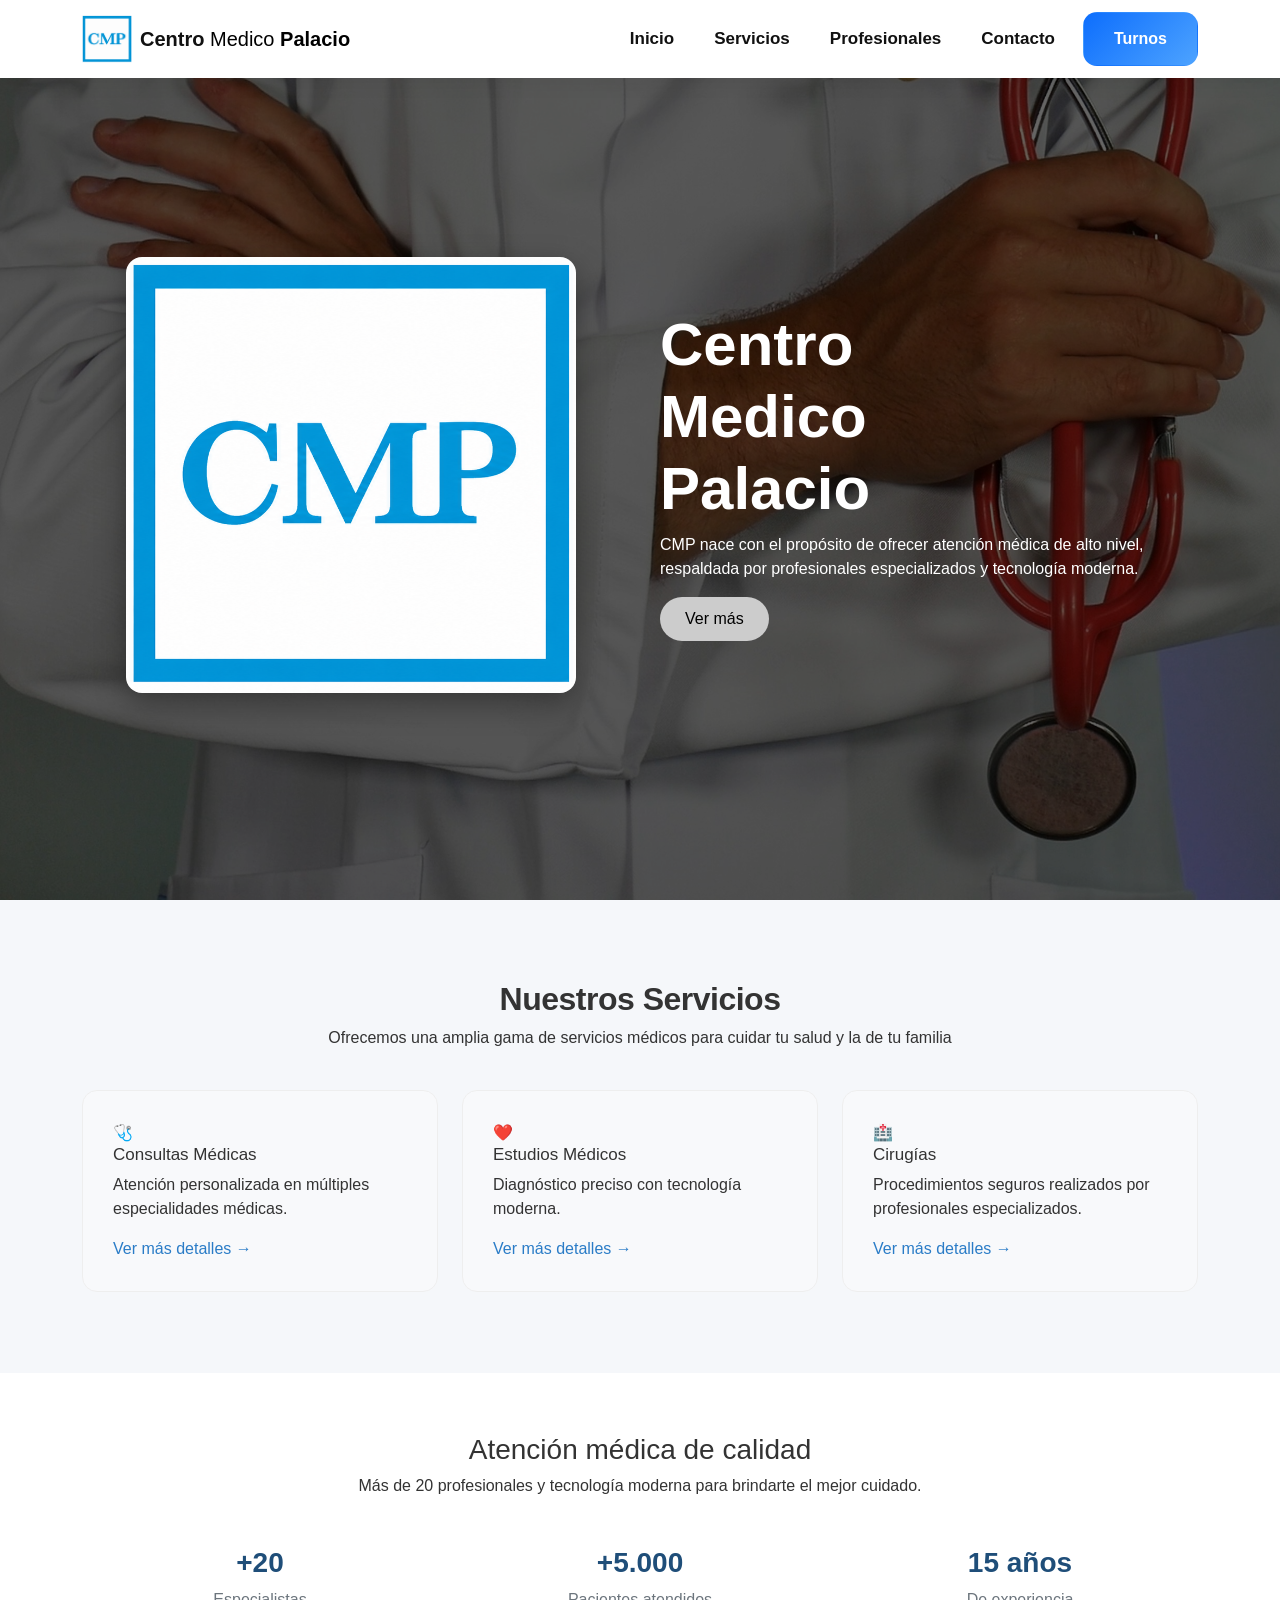
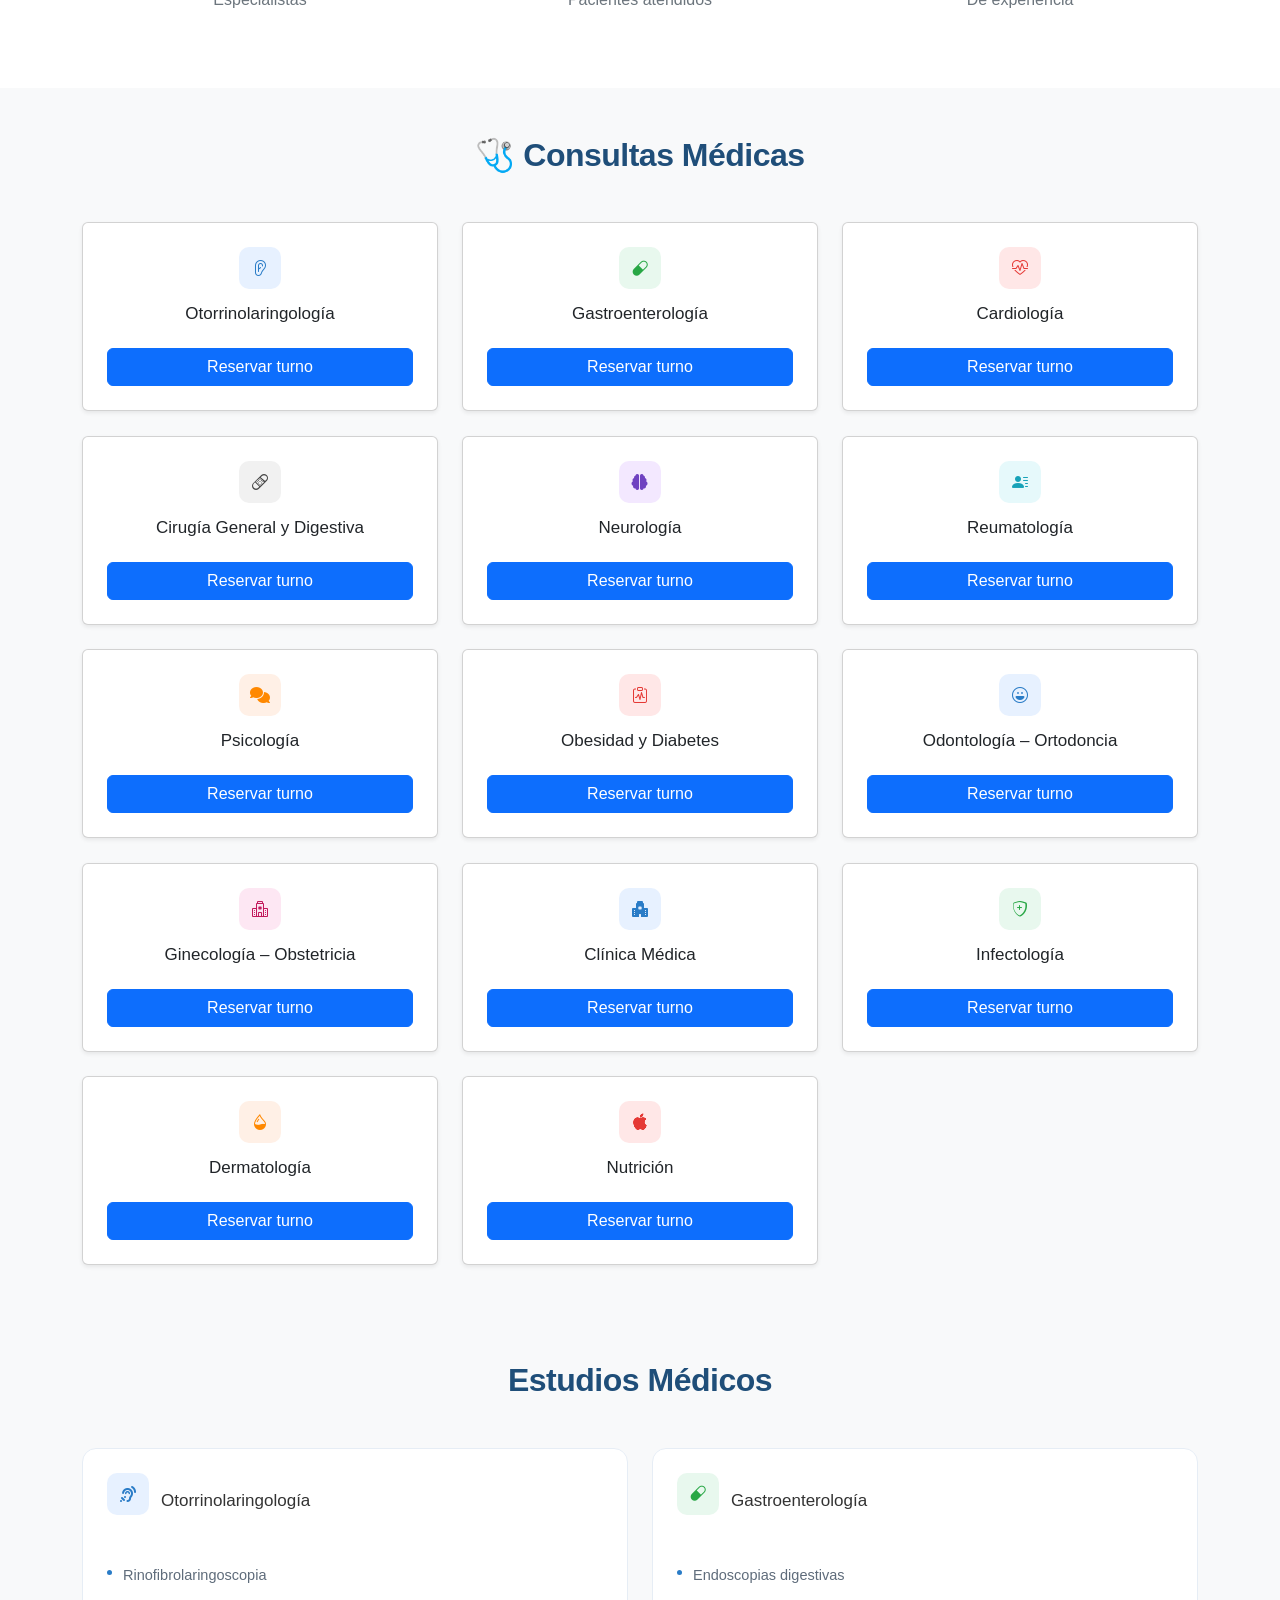
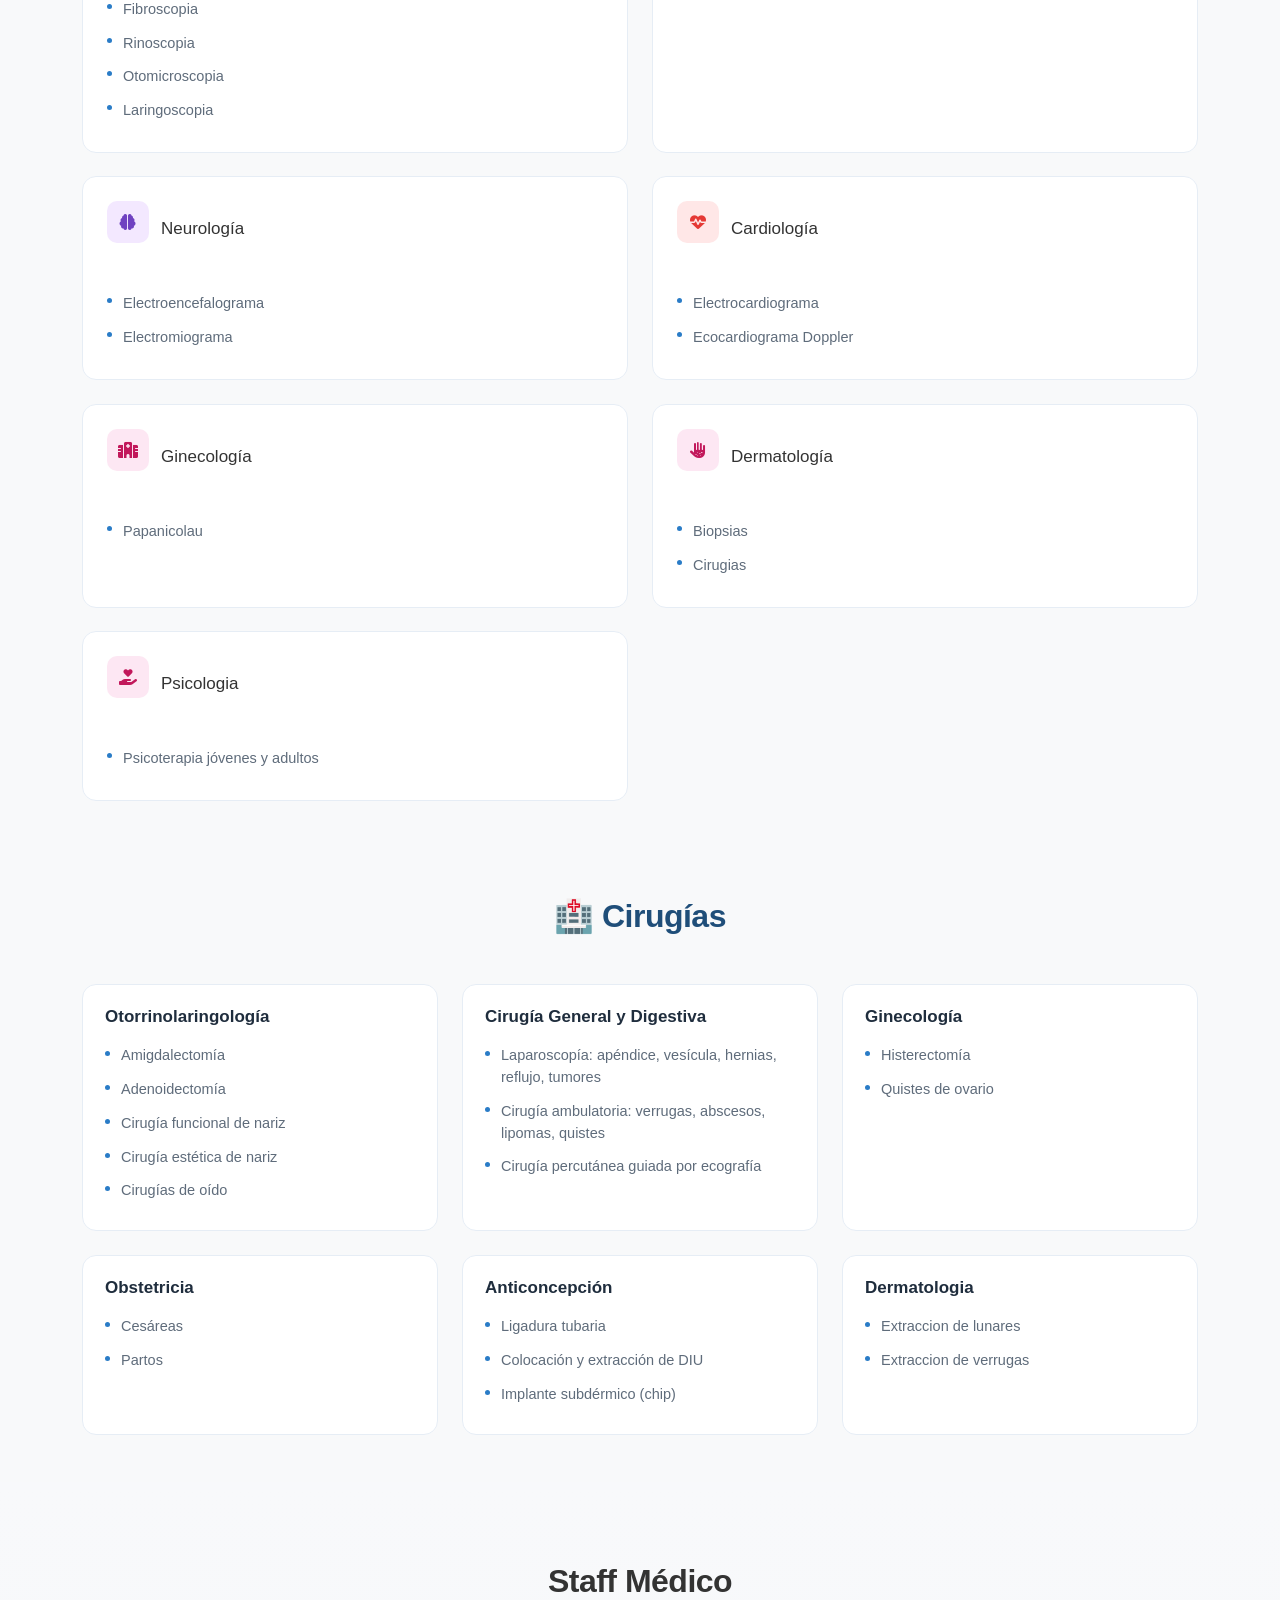
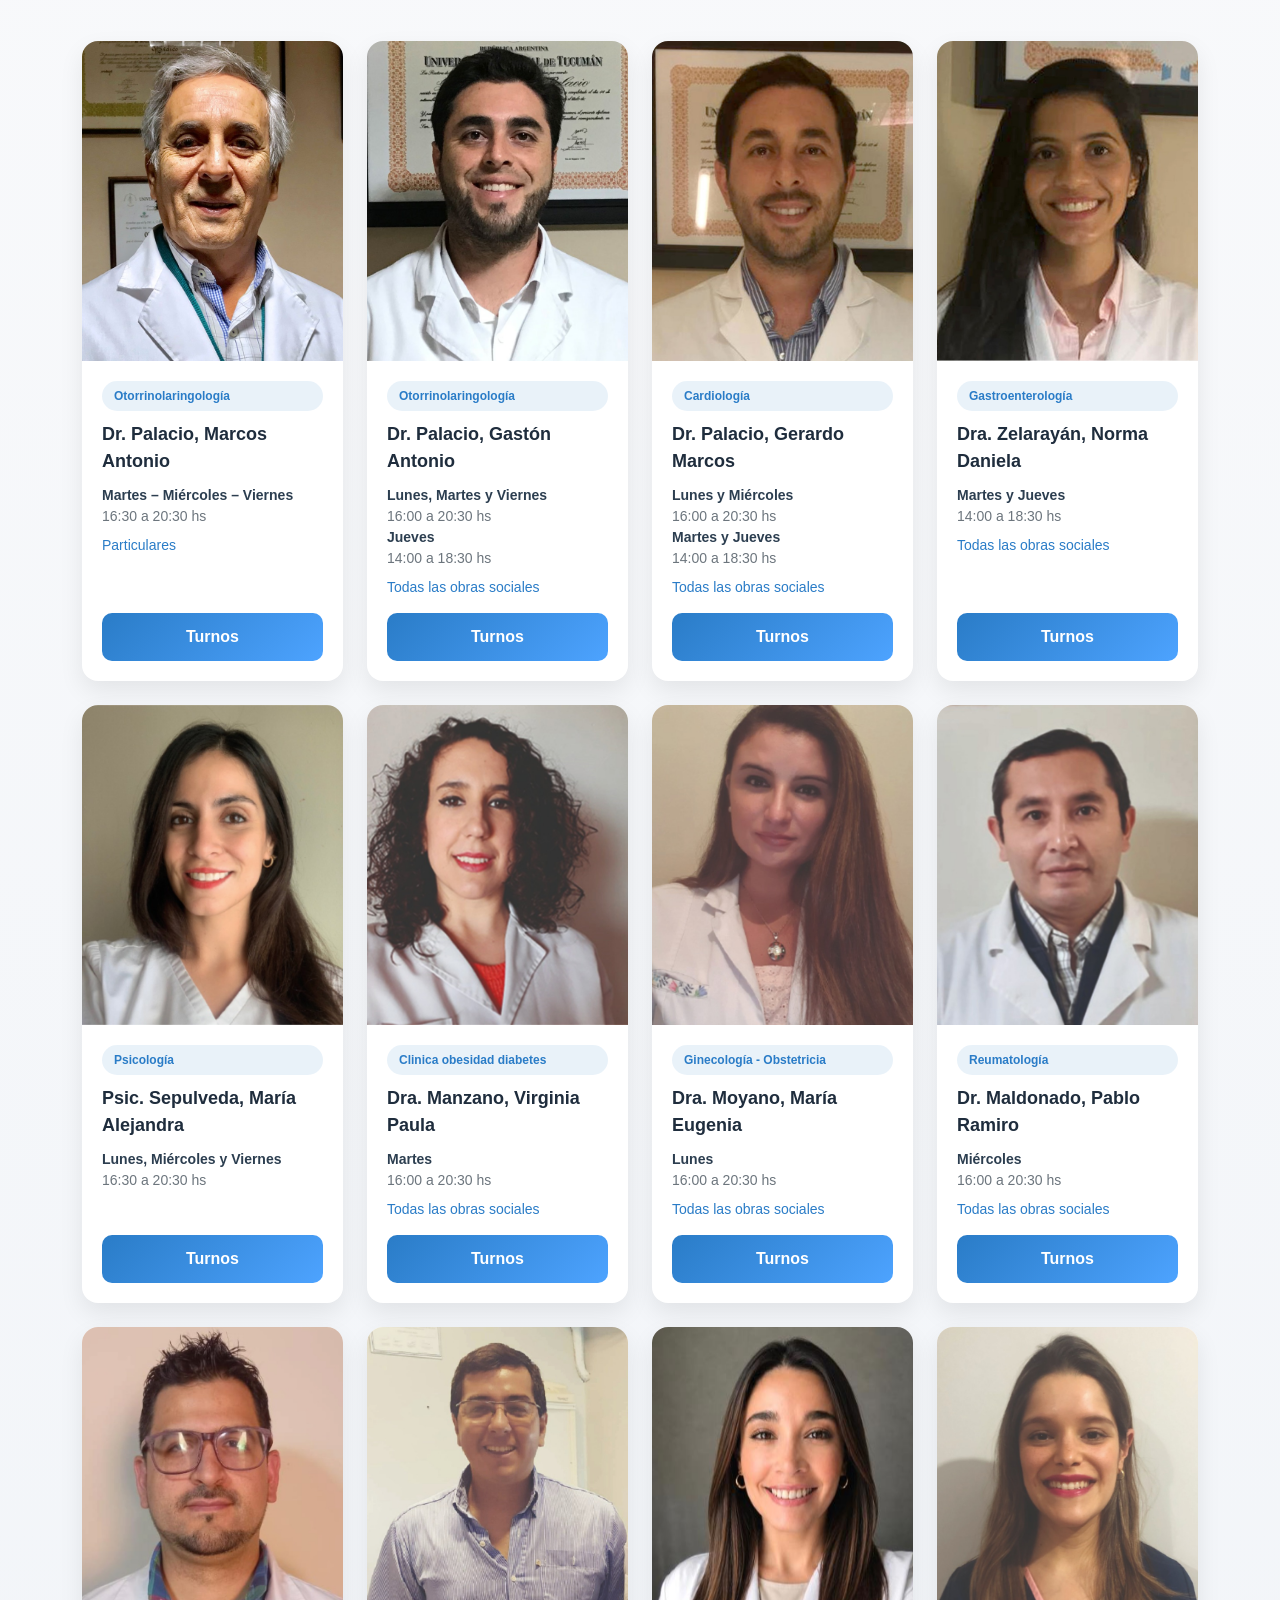
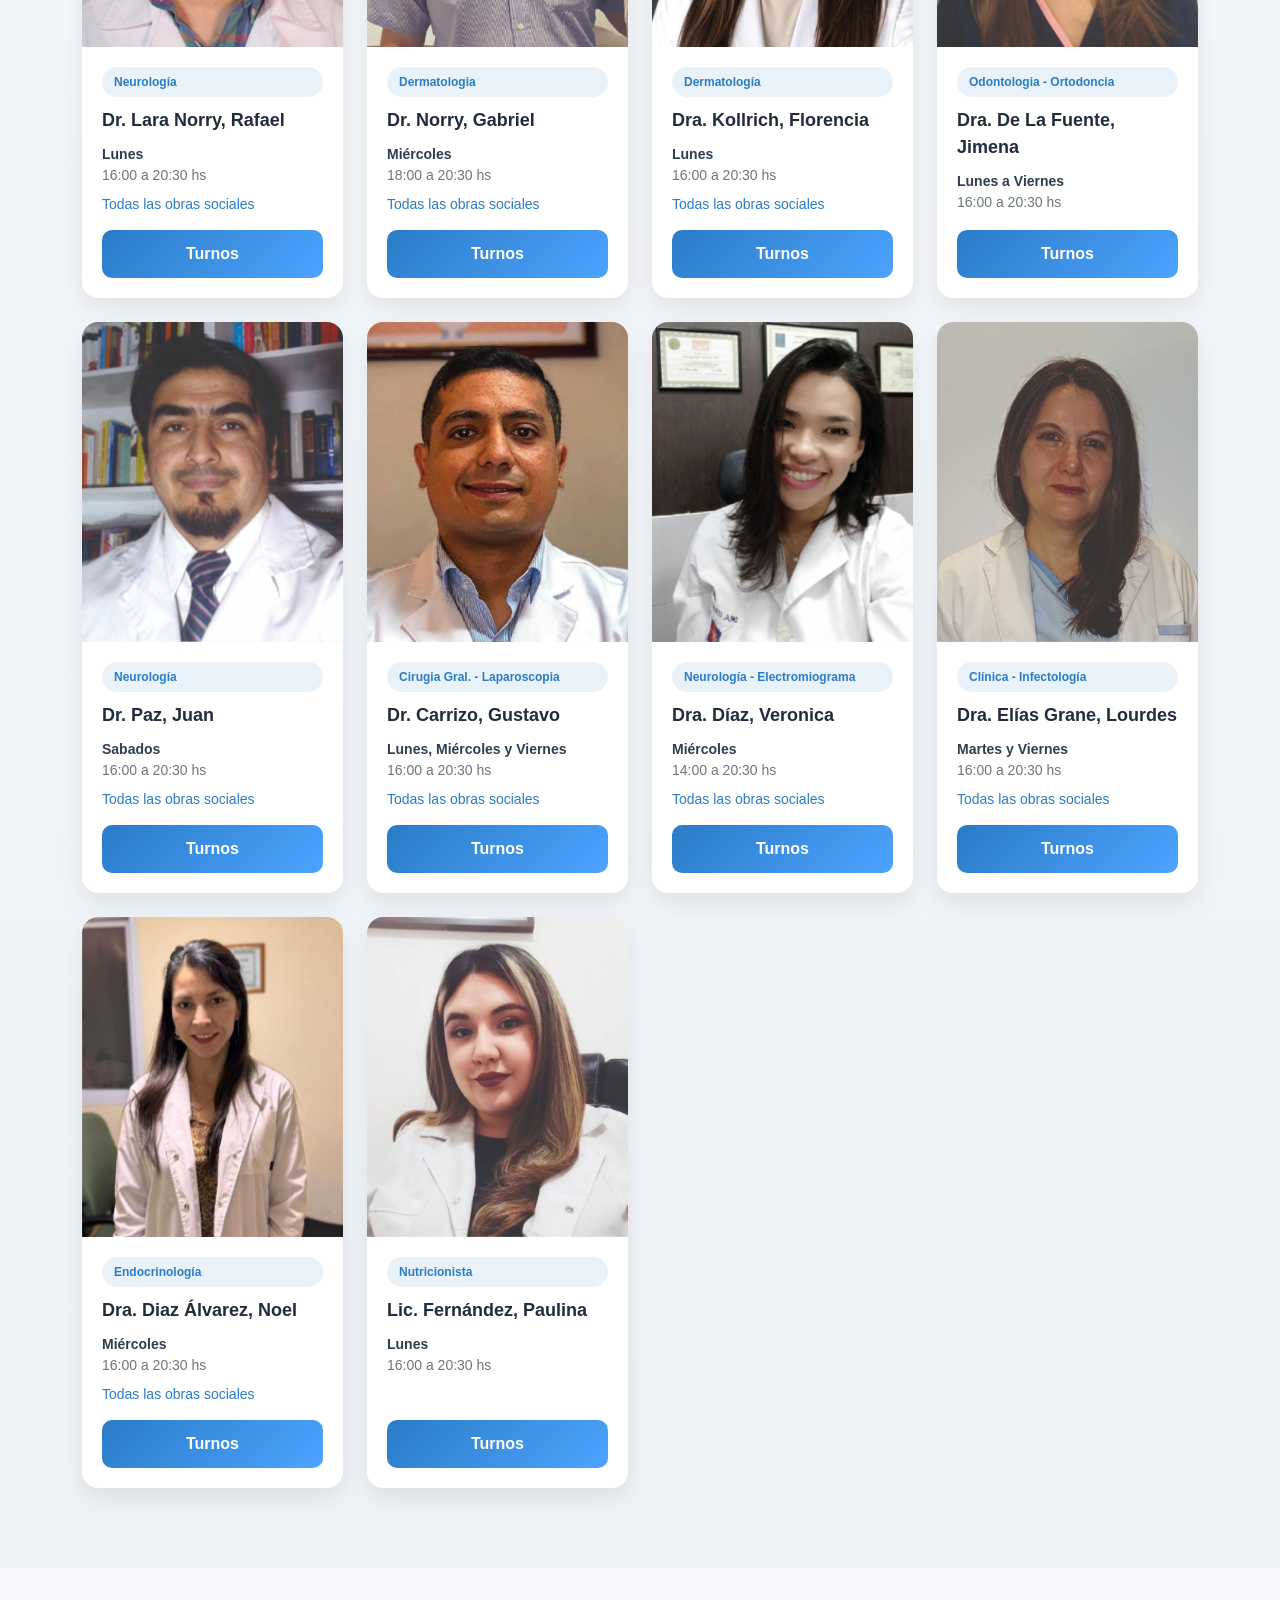
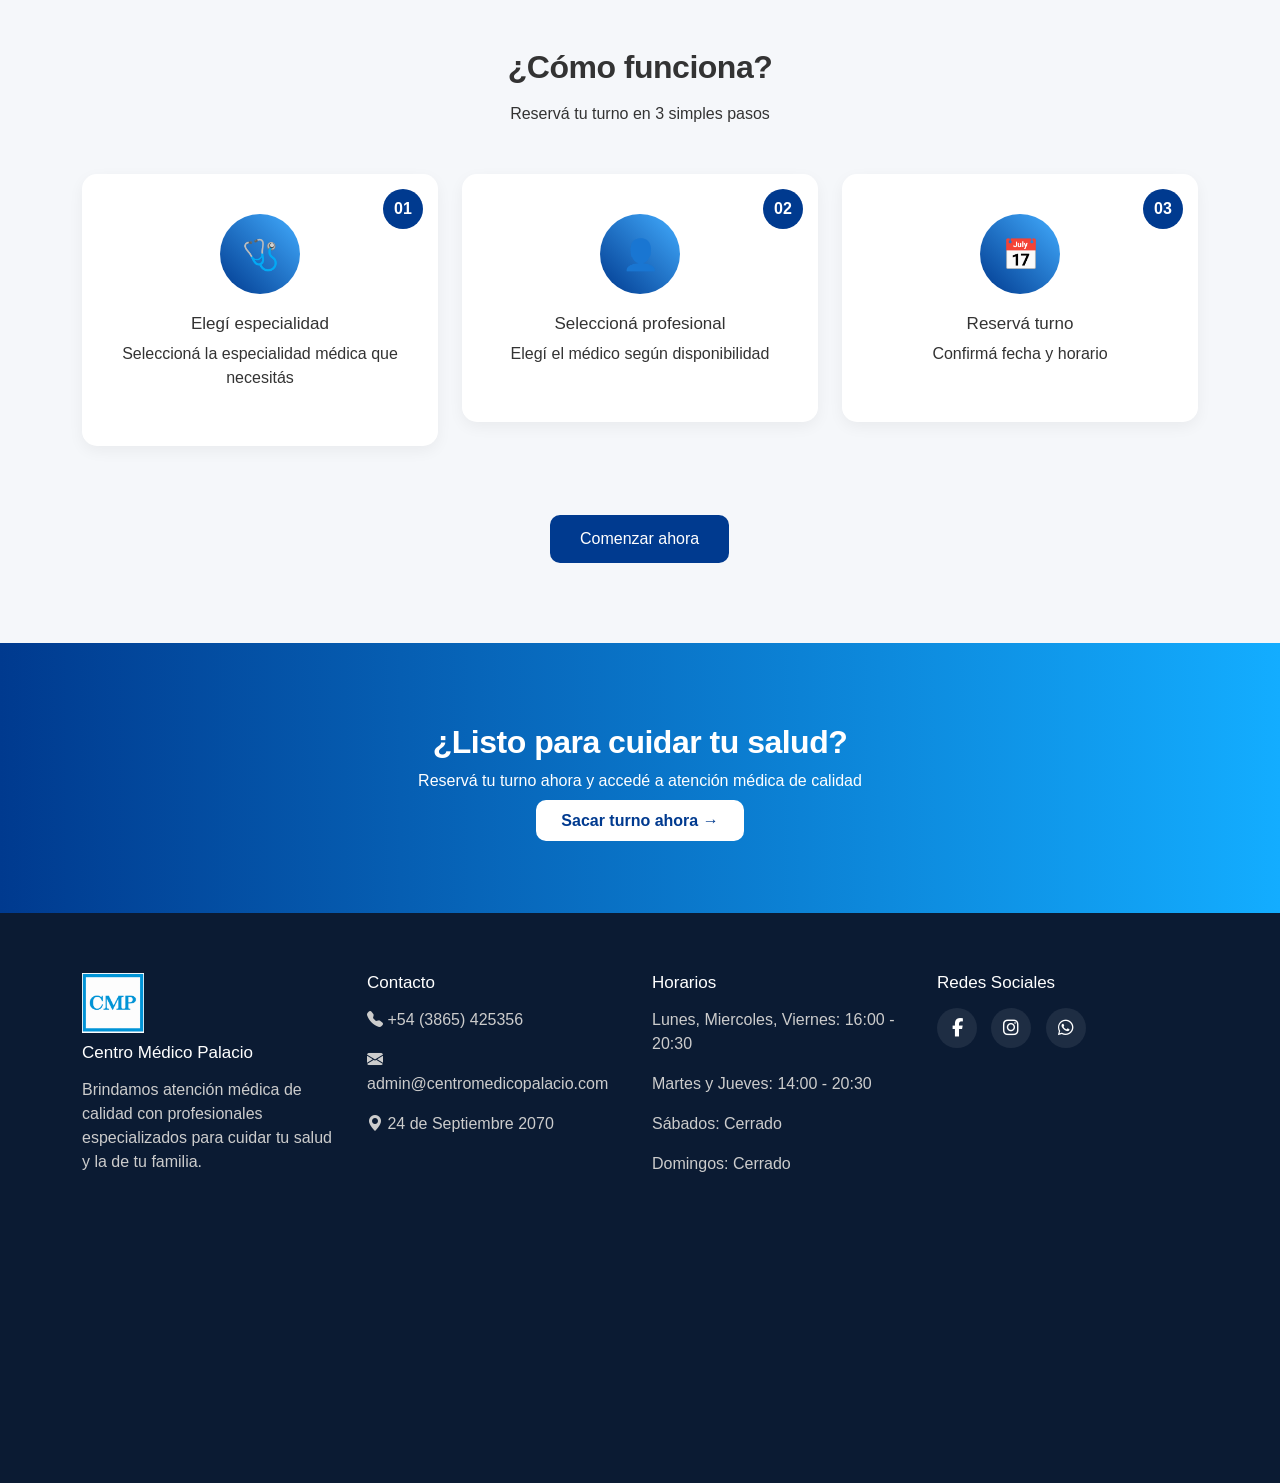
==== commit 0bd5b00b: "cambios pequeños" ====
--- a/index.html
+++ b/index.html
@@ -164,28 +164,28 @@
 
     <div class="row">
 
-      <div class="col-md-4 reveal reveal-delay-1">
-        <div class="trust-item">
-          <h4>+20</h4>
-          <p>Especialistas</p>
-        </div>
-      </div>
-
-      <div class="col-md-4 reveal reveal-delay-2">
-        <div class="trust-item">
-          <h4>+5000</h4>
-          <p>Pacientes atendidos</p>
-        </div>
-      </div>
-
-      <div class="col-md-4 reveal reveal-delay-3">
-        <div class="trust-item">
-          <h4>15 años</h4>
-          <p>De experiencia</p>
-        </div>
-      </div>
-
-    </div>
+  <div class="col-md-4 reveal reveal-delay-1">
+    <div class="trust-item">
+      <h4><span class="counter" data-count="20" data-prefix="+">0</span></h4>
+      <p>Especialistas</p>
+    </div>
+  </div>
+
+  <div class="col-md-4 reveal reveal-delay-2">
+    <div class="trust-item">
+      <h4><span class="counter" data-count="5000" data-prefix="+">0</span></h4>
+      <p>Pacientes atendidos</p>
+    </div>
+  </div>
+
+  <div class="col-md-4 reveal reveal-delay-3">
+    <div class="trust-item">
+      <h4><span class="counter" data-count="15" data-suffix=" años">0</span></h4>
+      <p>De experiencia</p>
+    </div>
+  </div>
+
+</div>
 
   </div>
 </section>
@@ -490,7 +490,7 @@
             <div class="icon-card magenta">
               <i class="fa-solid fa-hand-holding-heart"></i>
             </div>
-            <h5>PSicologia</h5>
+            <h5>Psicologia</h5>
           </div>
 
           <ul class="estudio-list">
@@ -1058,8 +1058,74 @@
 
   revealElements.forEach(el => observer.observe(el));
 });
+
+
+
+
+function scrollToSection(id){
+  document.getElementById(id).scrollIntoView({behavior:'smooth'});
+}
+
+// ANIMACIÓN AL HACER SCROLL (reveal)
+document.addEventListener("DOMContentLoaded", function() {
+  const revealElements = document.querySelectorAll('.reveal');
+
+  const observer = new IntersectionObserver((entries) => {
+    entries.forEach(entry => {
+      if (entry.isIntersecting) {
+        entry.target.classList.add('active');
+        observer.unobserve(entry.target);
+      }
+    });
+  }, {
+    threshold: 0.15,
+    rootMargin: "0px 0px -50px 0px"
+  });
+
+  revealElements.forEach(el => observer.observe(el));
+
+  // --- NUEVO: CONTADORES ANIMADOS ---
+  const counters = document.querySelectorAll('.counter');
+
+  const counterObserver = new IntersectionObserver((entries) => {
+    entries.forEach(entry => {
+      if (entry.isIntersecting) {
+        animateCounter(entry.target);
+        counterObserver.unobserve(entry.target);
+      }
+    });
+  }, { threshold: 0.5 });
+
+  counters.forEach(counter => counterObserver.observe(counter));
+
+  function animateCounter(el) {
+    const target = parseInt(el.getAttribute('data-count'));
+    const prefix = el.getAttribute('data-prefix') || '';
+    const suffix = el.getAttribute('data-suffix') || '';
+    const duration = 2000; // 2 segundos
+    const startTime = performance.now();
+
+    function update(currentTime) {
+      const elapsed = currentTime - startTime;
+      const progress = Math.min(elapsed / duration, 1);
+      
+      // Easing: empieza rápido y termina suave
+      const easeOut = 1 - Math.pow(1 - progress, 3);
+      const current = Math.floor(easeOut * target);
+      
+      el.textContent = prefix + current.toLocaleString('es-AR') + suffix;
+      
+      if (progress < 1) {
+        requestAnimationFrame(update);
+      } else {
+        el.textContent = prefix + target.toLocaleString('es-AR') + suffix;
+      }
+    }
+    
+    requestAnimationFrame(update);
+  }
+});
 </script>
-
 
 </body>
 </html>
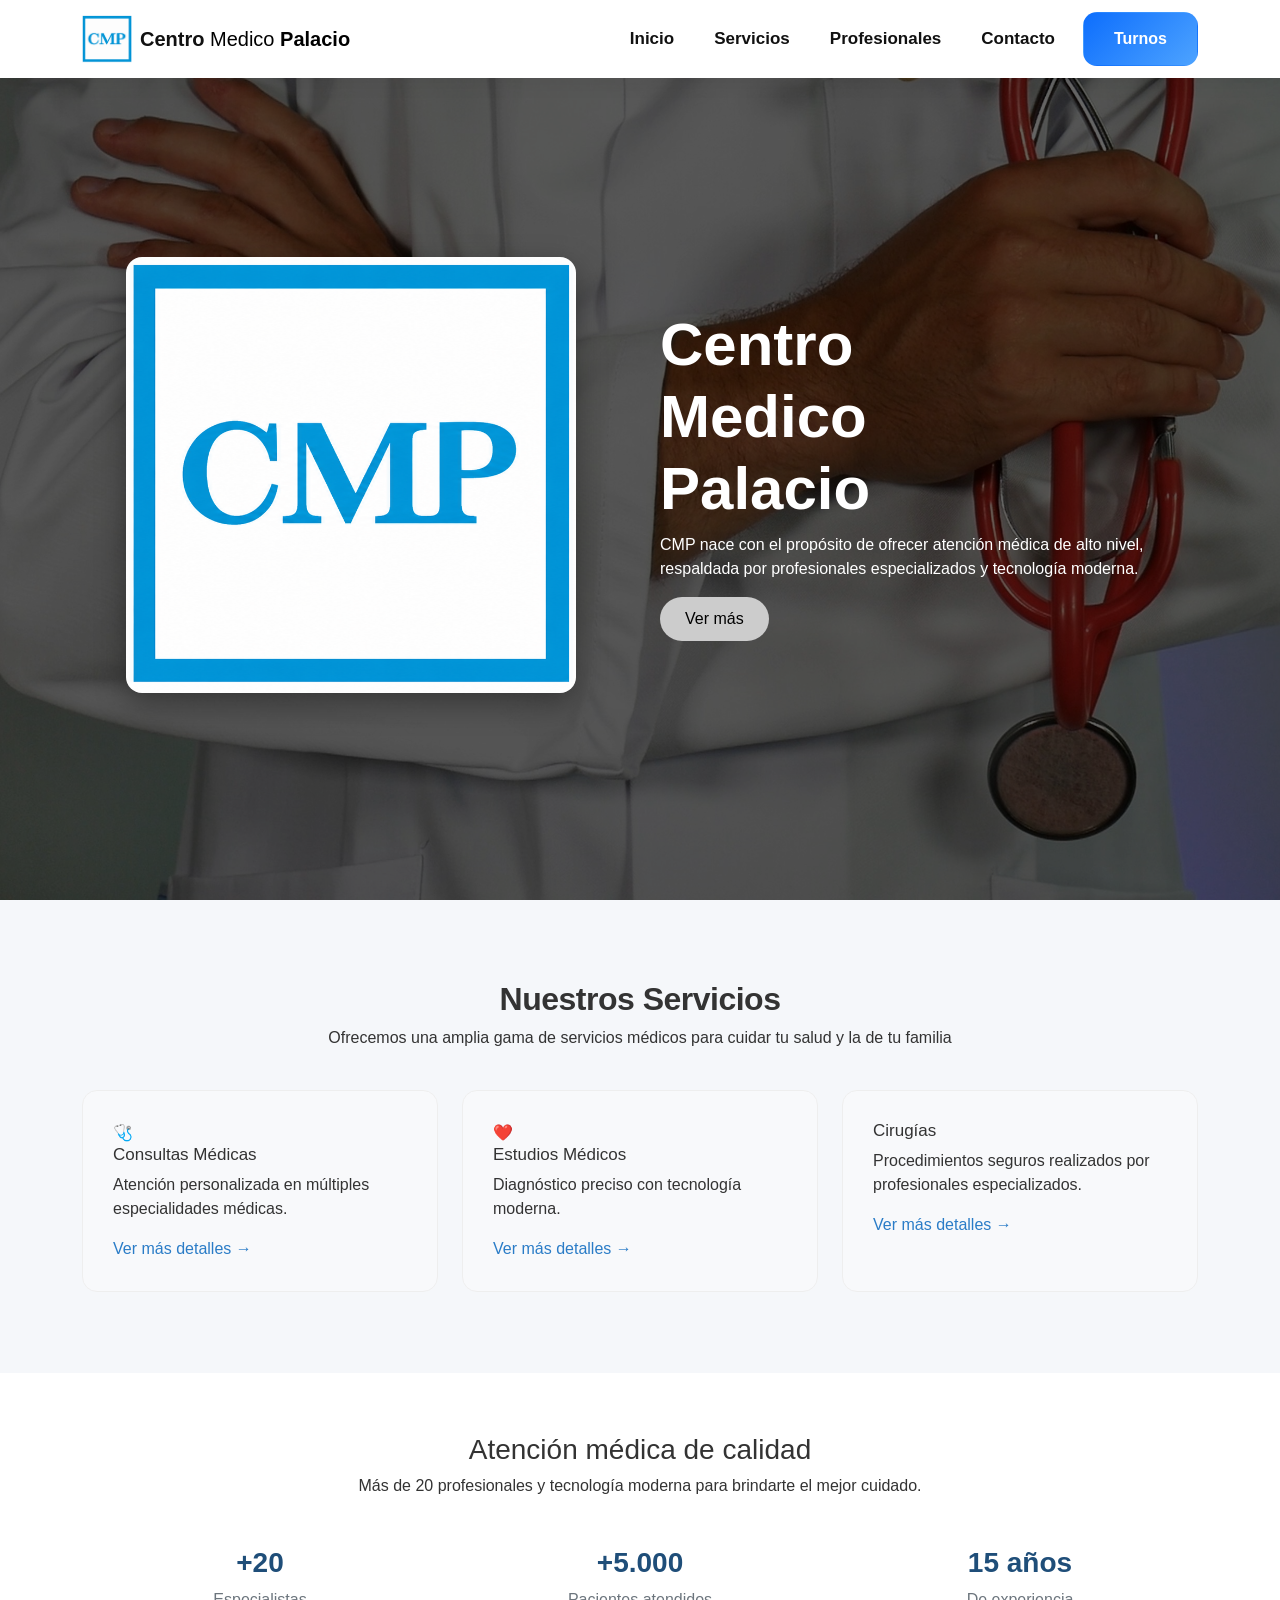
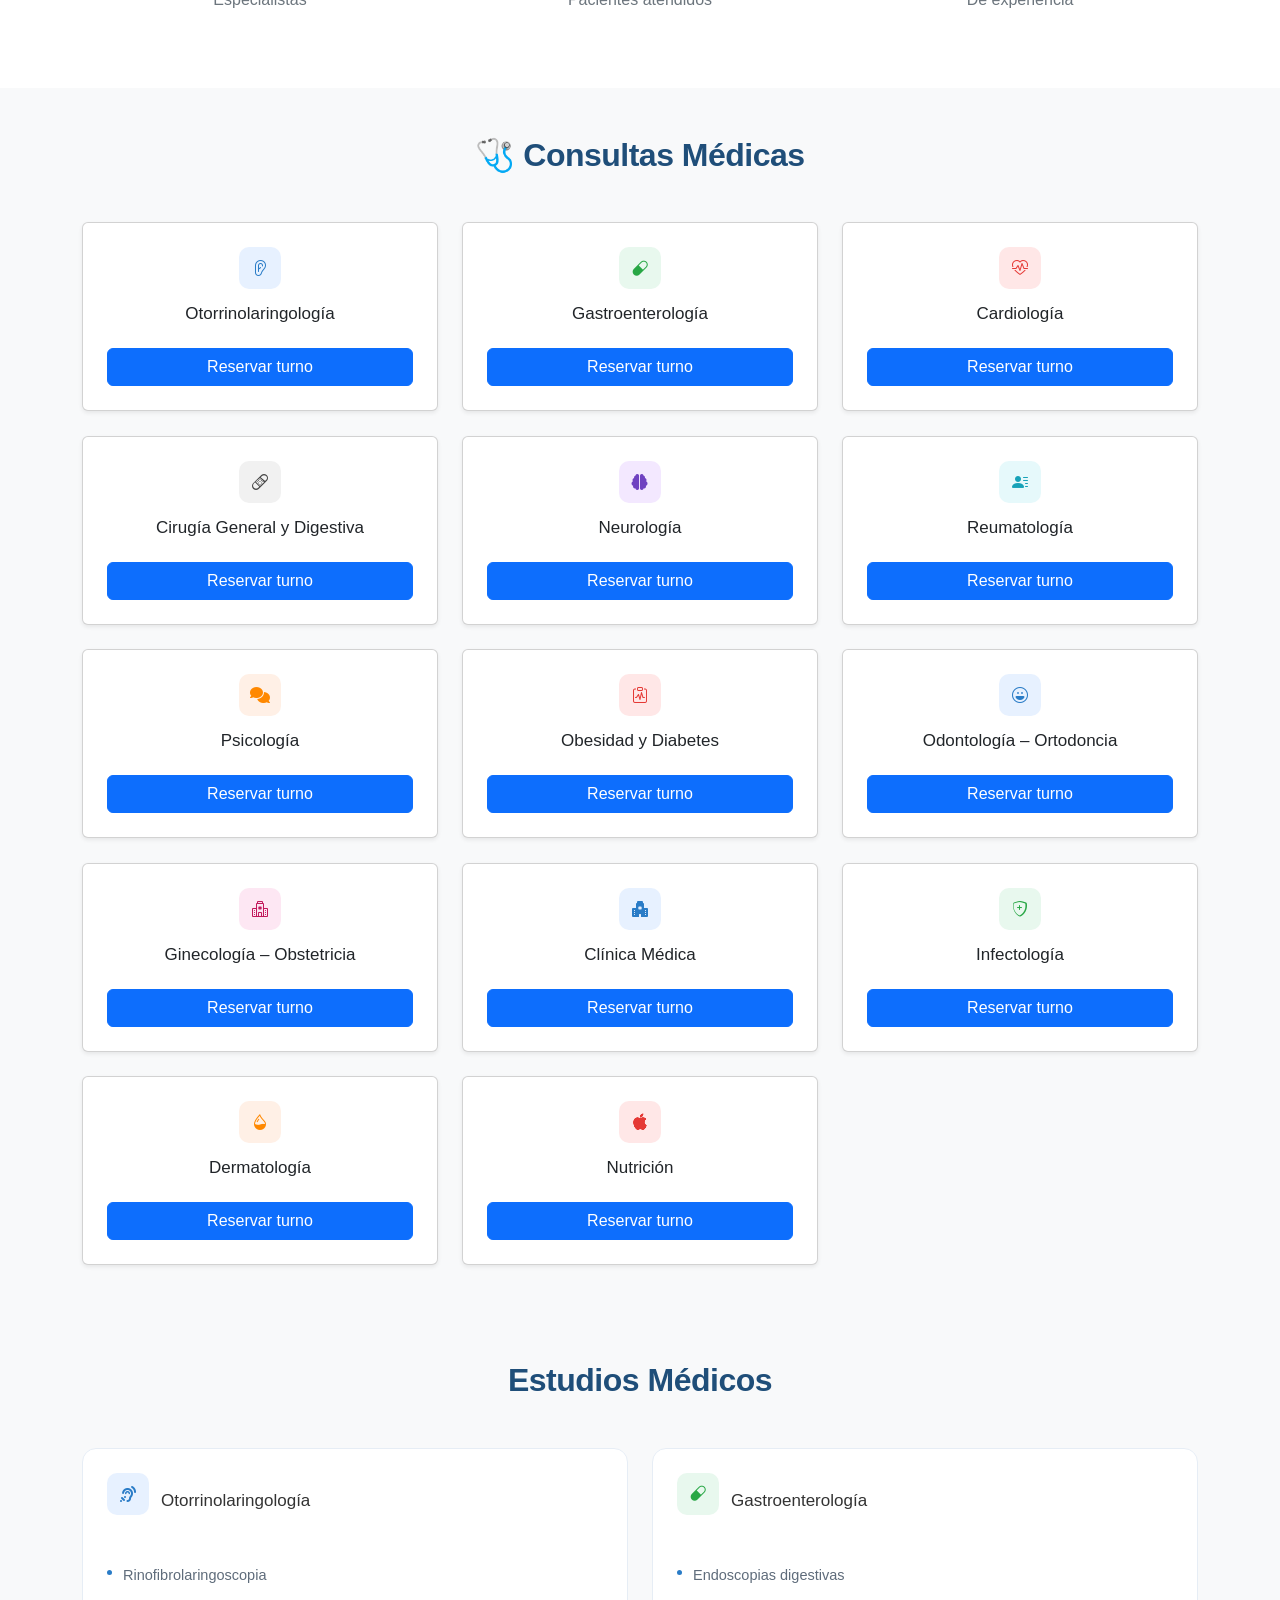
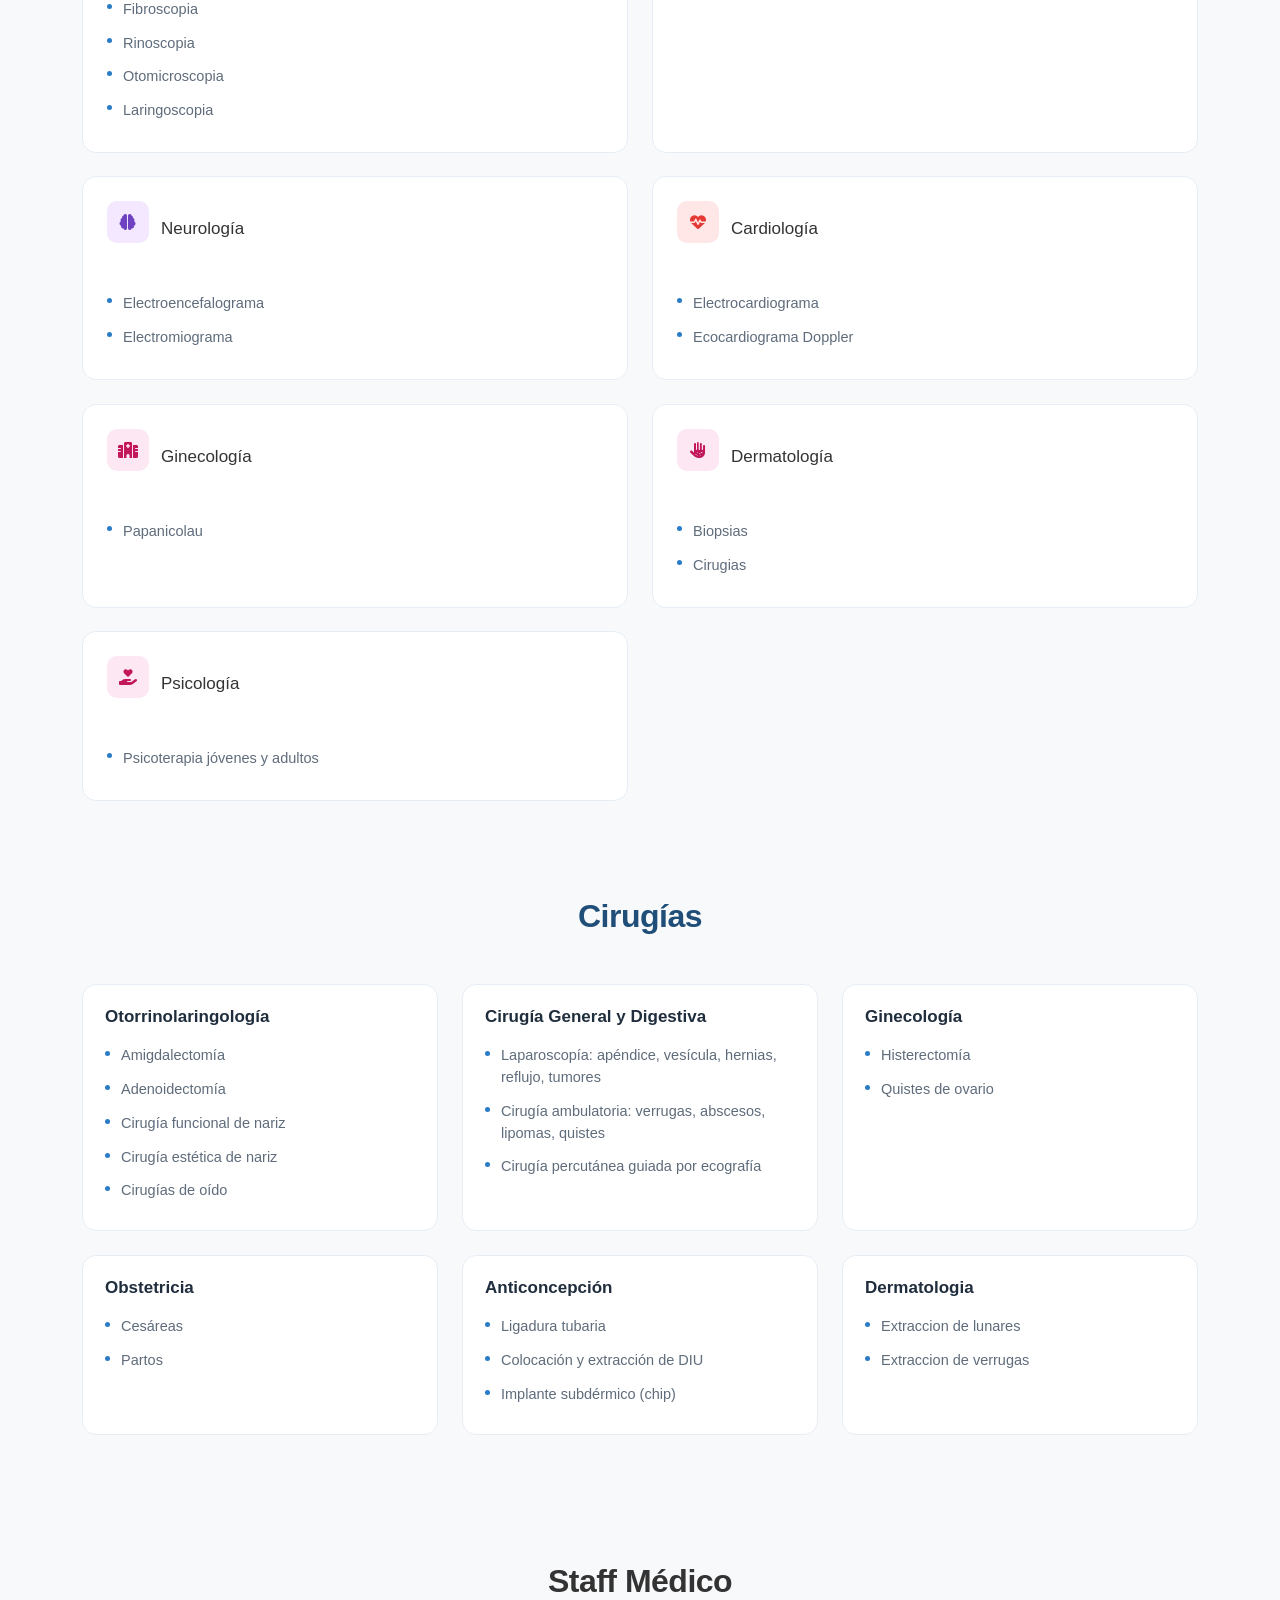
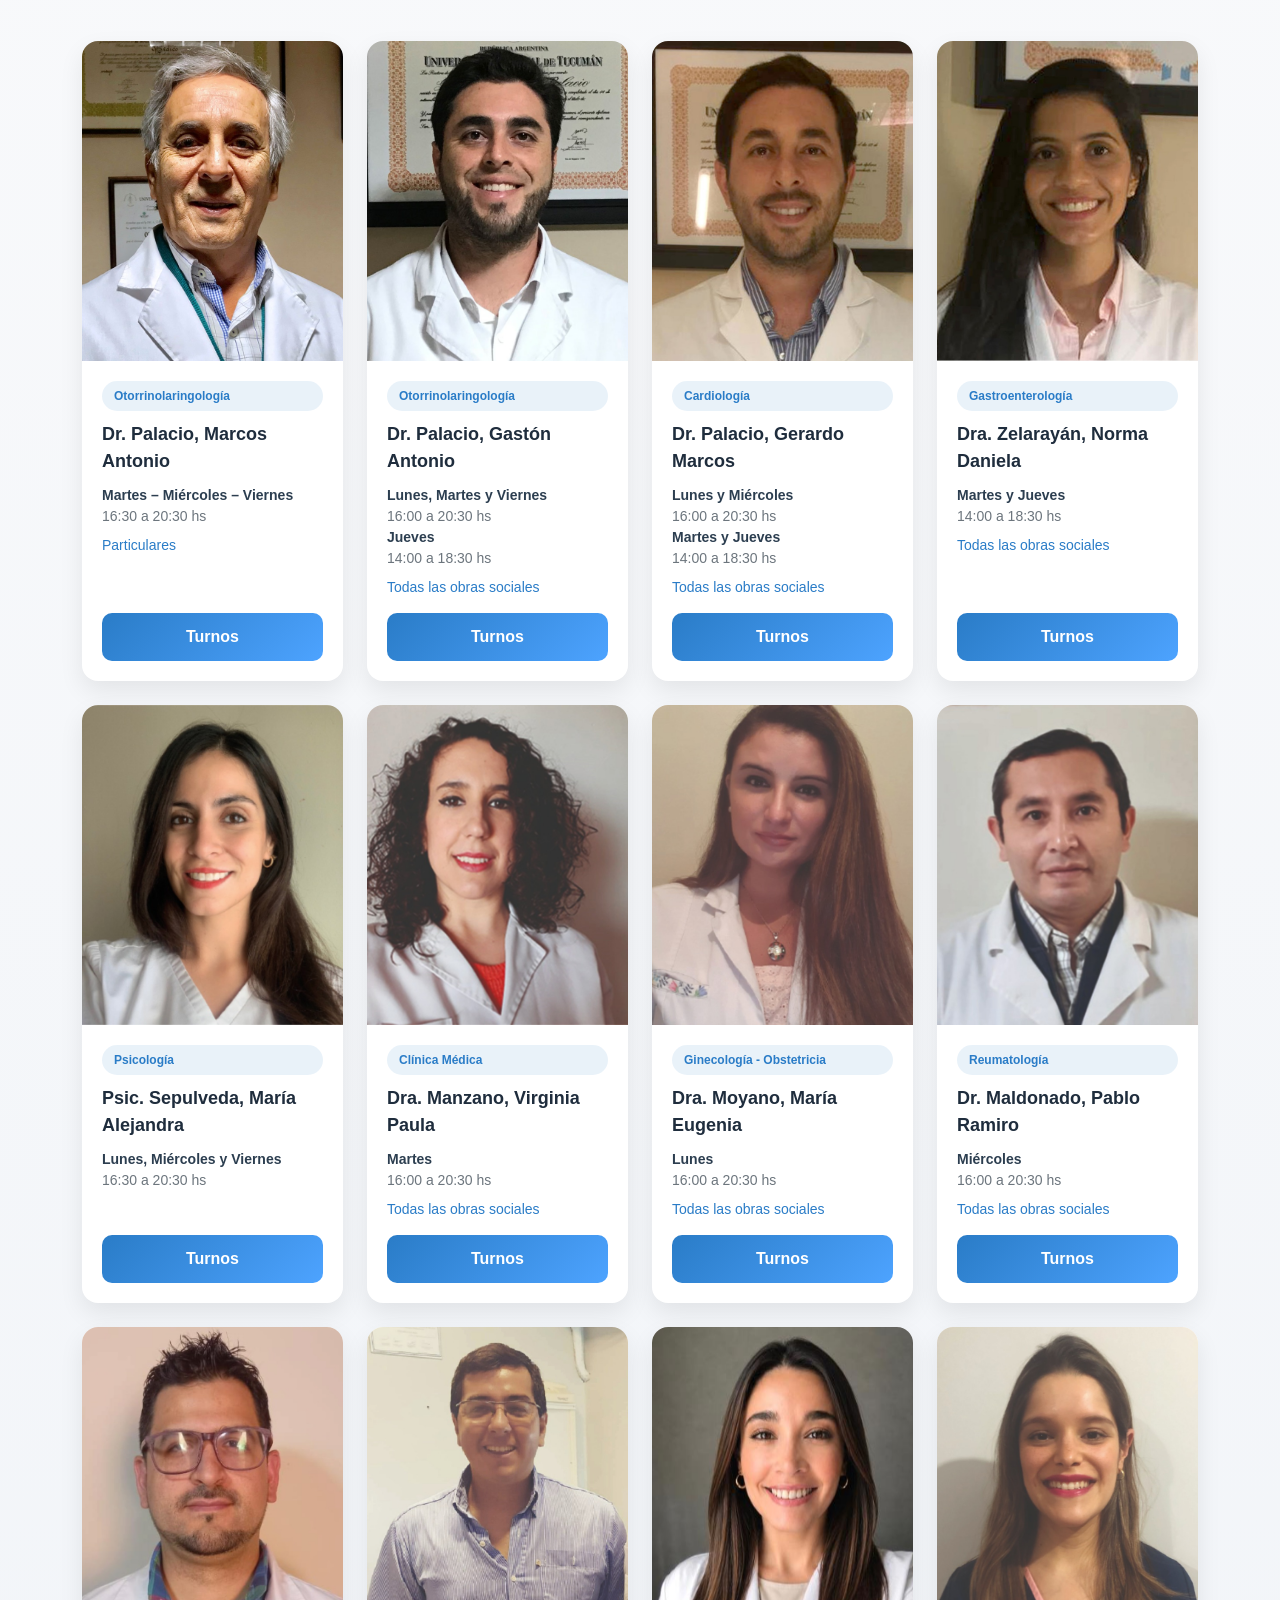
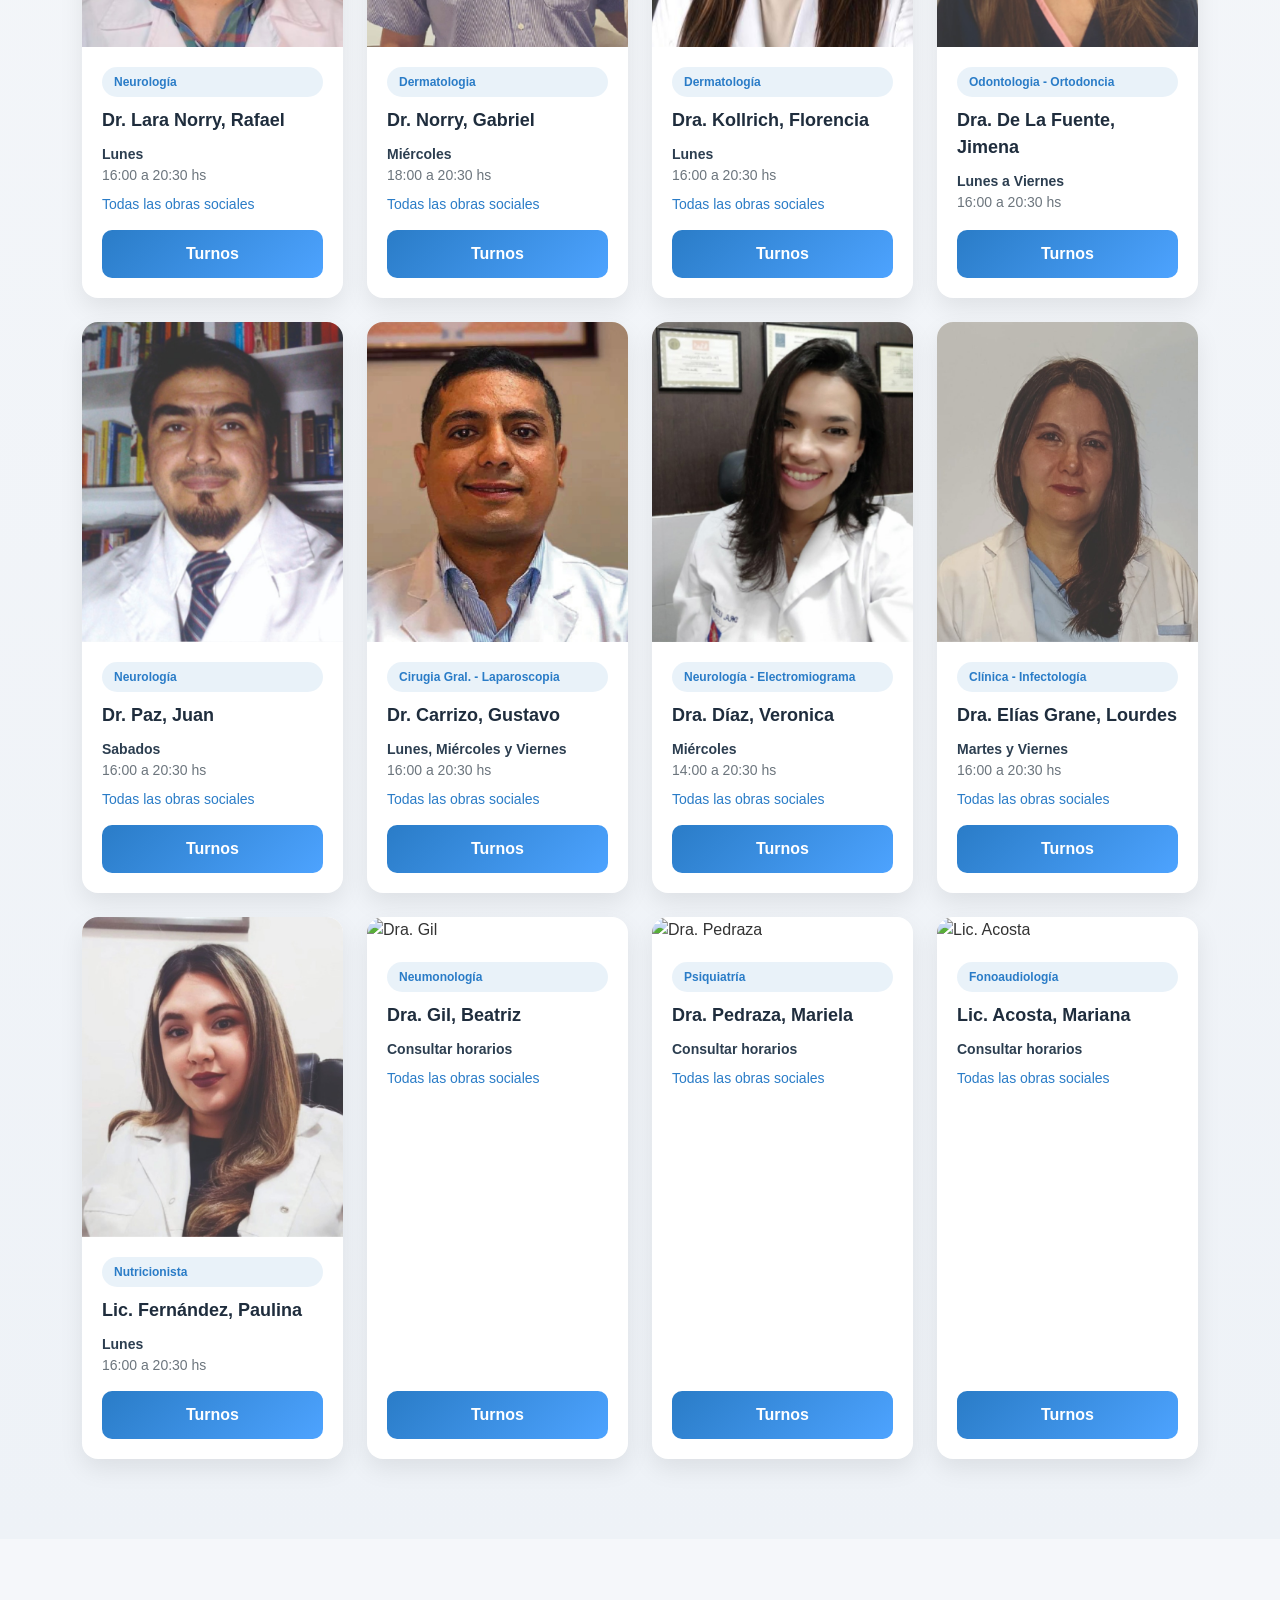
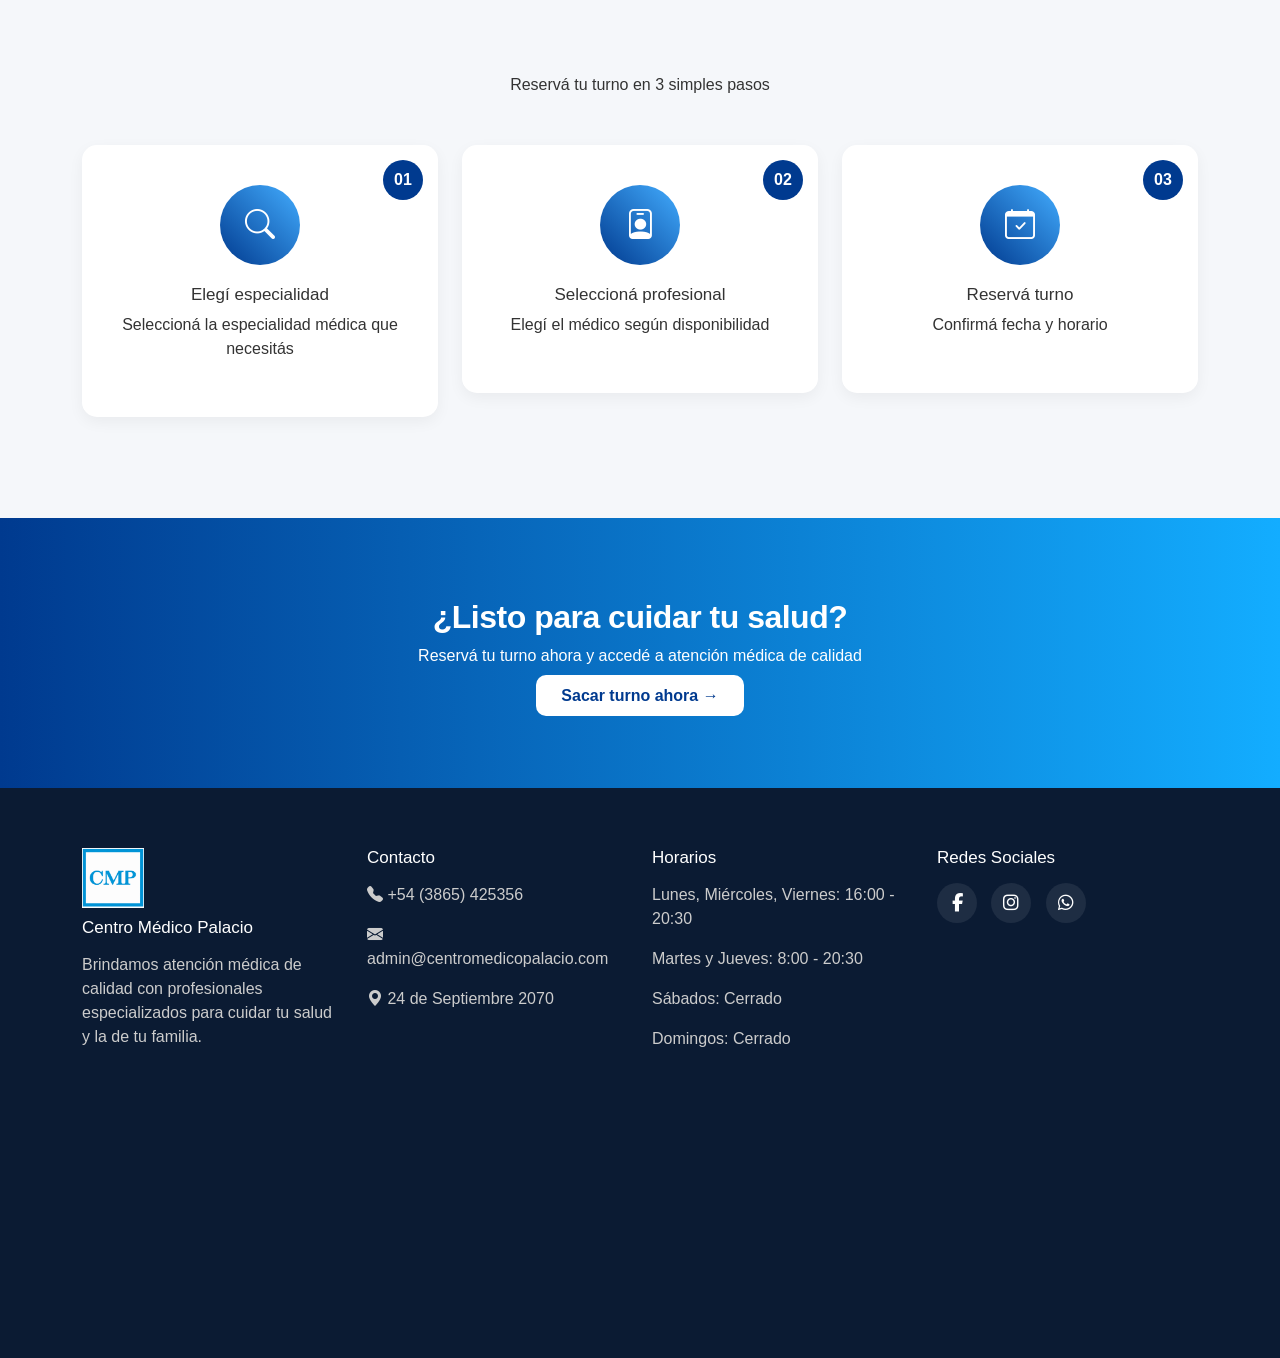
==== commit 41f72467: "solucion de la barra de carga en turnos y agregado de seleccion de dias disponibles en sacar turno (" ====
--- a/index.html
+++ b/index.html
@@ -14,7 +14,7 @@
 <link rel="stylesheet" href="styles.css">
 <script src="https://cdn.jsdelivr.net/npm/bootstrap@5.3.3/dist/js/bootstrap.bundle.min.js"></script>
 
-<!-- ESTILOS DE LA ANIMACIÓN (NO TOCAR) -->
+<!-- ESTILOS DE LA ANIMACIÓN -->
 <style>
 .reveal {
   opacity: 0;
@@ -38,8 +38,6 @@
 <header>
   <nav class="navbar navbar-expand-lg fixed-top custom-navbar">
     <div class="container">
-
-      <!-- LOGO -->
       <a class="navbar-brand d-flex align-items-center gap-2" href="#">
         <img src="logoNUEVO.png" alt="Logo" width="50">
         <div>
@@ -47,67 +45,35 @@
           <span class="logo-subtext">Medico</span>
           <strong class="palacio">Palacio</strong>
         </div>
-        
       </a>
 
-      <!-- BOTON MOBILE -->
-      <button 
-        class="navbar-toggler border-0 shadow-none"
-        type="button"
-        data-bs-toggle="collapse"
-        data-bs-target="#navbarNav"
-      >
+      <button class="navbar-toggler border-0 shadow-none" type="button" data-bs-toggle="collapse" data-bs-target="#navbarNav">
         <i class="bi bi-list"></i>
       </button>
 
-      <!-- MENU -->
       <div class="collapse navbar-collapse" id="navbarNav">
-
         <ul class="navbar-nav mx-auto gap-lg-4 text-center">
-
-          <li class="nav-item">
-            <a class="nav-link" href="#">Inicio</a>
-          </li>
-
-          <li class="nav-item">
-            <a class="nav-link" href="#servicios">Servicios</a>
-          </li>
-
-          <li class="nav-item">
-            <a class="nav-link" href="#profesionales">Profesionales</a>
-          </li>
-
-          <li class="nav-item">
-            <a class="nav-link" href="#contacto">Contacto</a>
-          </li>
-
+          <li class="nav-item"><a class="nav-link" href="#">Inicio</a></li>
+          <li class="nav-item"><a class="nav-link" href="#servicios">Servicios</a></li>
+          <li class="nav-item"><a class="nav-link" href="#profesionales">Profesionales</a></li>
+          <li class="nav-item"><a class="nav-link" href="#contacto">Contacto</a></li>
         </ul>
-
         <div class="text-center">
-          <a href="especialidadesturnos.html" class="btn btn-turnos">
-            Turnos
-          </a>
-        </div>
-
-      </div>
-
+          <a href="especialidadesturnos.html" class="btn btn-turnos">Turnos</a>
+        </div>
+      </div>
     </div>
   </nav>
 </header>
 
 <section class="hero">
   <div class="container hero-content">
-    <!-- Imagen (lado izquierdo) -->
     <div class="hero-image">
       <img src="logoNUEVO.png" alt="Centro Médico Palacio">
     </div>
-
     <div class="hero-text">
       <h1>Centro<br>Medico<br>Palacio</h1>
-      <p>
-        CMP nace con el propósito de ofrecer atención médica de alto nivel,
-        respaldada por profesionales especializados y tecnología moderna.
-      </p>
+      <p>CMP nace con el propósito de ofrecer atención médica de alto nivel, respaldada por profesionales especializados y tecnología moderna.</p>
       <button class="btn-main" onclick="scrollToSection('servicios')">Ver más</button>
     </div>
   </div>
@@ -115,14 +81,11 @@
 
 <section id="servicios">
   <div class="container">
-
     <div class="title text-center reveal">
       <h2>Nuestros Servicios</h2>
       <p>Ofrecemos una amplia gama de servicios médicos para cuidar tu salud y la de tu familia</p>
     </div>
-
     <div class="row g-4">
-
       <div class="col-md-4 reveal reveal-delay-1">
         <div class="service-card" onclick="scrollToSection('consultas')">
           <div class="service-icon icon-blue">🩺</div>
@@ -131,7 +94,6 @@
           <a class="service-link">Ver más detalles →</a>
         </div>
       </div>
-
       <div class="col-md-4 reveal reveal-delay-2">
         <div class="service-card" onclick="scrollToSection('estudios')">
           <div class="service-icon icon-red">❤️</div>
@@ -140,453 +102,93 @@
           <a class="service-link">Ver más detalles →</a>
         </div>
       </div>
-
       <div class="col-md-4 reveal reveal-delay-3">
         <div class="service-card" onclick="scrollToSection('cirugias')">
-          <div class="service-icon icon-pink">🏥</div>
+          <div class="service-icon icon-pink"></div>
           <h5>Cirugías</h5>
           <p>Procedimientos seguros realizados por profesionales especializados.</p>
           <a class="service-link">Ver más detalles →</a>
         </div>
       </div>
-
-    </div>
-
-  </div>
-</section>
+    </div>
+  </div>
+</section>
+
 <section class="trust-section">
   <div class="container text-center">
-
     <h3 class="reveal">Atención médica de calidad</h3>
-    <p class="mb-5 reveal reveal-delay-1">
-      Más de 20 profesionales y tecnología moderna para brindarte el mejor cuidado.
-    </p>
-
+    <p class="mb-5 reveal reveal-delay-1">Más de 20 profesionales y tecnología moderna para brindarte el mejor cuidado.</p>
     <div class="row">
-
-  <div class="col-md-4 reveal reveal-delay-1">
-    <div class="trust-item">
-      <h4><span class="counter" data-count="20" data-prefix="+">0</span></h4>
-      <p>Especialistas</p>
-    </div>
-  </div>
-
-  <div class="col-md-4 reveal reveal-delay-2">
-    <div class="trust-item">
-      <h4><span class="counter" data-count="5000" data-prefix="+">0</span></h4>
-      <p>Pacientes atendidos</p>
-    </div>
-  </div>
-
-  <div class="col-md-4 reveal reveal-delay-3">
-    <div class="trust-item">
-      <h4><span class="counter" data-count="15" data-suffix=" años">0</span></h4>
-      <p>De experiencia</p>
-    </div>
-  </div>
-
-</div>
-
+      <div class="col-md-4 reveal reveal-delay-1">
+        <div class="trust-item">
+          <h4><span class="counter" data-count="20" data-prefix="+">0</span></h4>
+          <p>Especialistas</p>
+        </div>
+      </div>
+      <div class="col-md-4 reveal reveal-delay-2">
+        <div class="trust-item">
+          <h4><span class="counter" data-count="5000" data-prefix="+">0</span></h4>
+          <p>Pacientes atendidos</p>
+        </div>
+      </div>
+      <div class="col-md-4 reveal reveal-delay-3">
+        <div class="trust-item">
+          <h4><span class="counter" data-count="15" data-suffix=" años">0</span></h4>
+          <p>De experiencia</p>
+        </div>
+      </div>
+    </div>
   </div>
 </section>
 
 <section id="consultas" class="bg-light py-5">
   <div class="container">
-
-    <h2 class="mb-5 text-center reveal" style="color: var(--primary);">
-      🩺 Consultas Médicas
-    </h2>
-
+    <h2 class="mb-5 text-center reveal" style="color: var(--primary);">🩺 Consultas Médicas</h2>
     <div class="row g-4">
-
-      <!-- OTORRINO -->
-      <div class="col-md-4 reveal">
-        <div class="card text-center p-4 shadow-sm h-100">
-          <i class="bi bi-ear icon-card blue"></i>
-          <h5>Otorrinolaringología</h5>
-          <a href="especialidadesturnos.html" class="btn btn-primary mt-3">
-            Reservar turno
-          </a>
-        </div>
-      </div>
-
-      <!-- GASTRO -->
-      <div class="col-md-4 reveal">
-        <div class="card text-center p-4 shadow-sm h-100">
-          <i class="bi bi-capsule icon-card green"></i>
-          <h5>Gastroenterología</h5>
-          <a href="especialidadesturnos.html" class="btn btn-primary mt-3">
-            Reservar turno
-          </a>
-        </div>
-      </div>
-
-      <!-- CARDIO -->
-      <div class="col-md-4 reveal">
-        <div class="card text-center p-4 shadow-sm h-100">
-          <i class="bi bi-heart-pulse icon-card red"></i>
-          <h5>Cardiología</h5>
-          <a href="especialidadesturnos.html" class="btn btn-primary mt-3">
-            Reservar turno
-          </a>
-        </div>
-      </div>
-
-      <!-- CIRUGIA -->
-      <div class="col-md-4 reveal">
-        <div class="card text-center p-4 shadow-sm h-100">
-          <i class="bi bi-bandaid icon-card dark"></i>
-          <h5>Cirugía General y Digestiva</h5>
-          <a href="especialidadesturnos.html" class="btn btn-primary mt-3">
-            Reservar turno
-          </a>
-        </div>
-      </div>
-
-      <!-- NEURO -->
-      <div class="col-md-4 reveal">
-        <div class="card text-center p-4 shadow-sm h-100">
-          <i class="fa-solid fa-brain icon-card purple"></i>
-          <h5>Neurología</h5>
-          <a href="especialidadesturnos.html" class="btn btn-primary mt-3">
-            Reservar turno
-          </a>
-        </div>
-      </div>
-
-      <!-- REUMATOLOGIA -->
-      <div class="col-md-4 reveal">
-        <div class="card text-center p-4 shadow-sm h-100">
-          <i class="bi bi-person-lines-fill icon-card cyan"></i>
-          <h5>Reumatología</h5>
-          <a href="especialidadesturnos.html" class="btn btn-primary mt-3">
-            Reservar turno
-          </a>
-        </div>
-      </div>
-
-      <!-- PSICOLOGIA -->
-      <div class="col-md-4 reveal">
-        <div class="card text-center p-4 shadow-sm h-100">
-          <i class="fa-solid fa-comments icon-card orange"></i>
-          <h5>Psicología</h5>
-          <a href="especialidadesturnos.html" class="btn btn-primary mt-3">
-            Reservar turno
-          </a>
-        </div>
-      </div>
-
-      <!-- OBESIDAD -->
-      <div class="col-md-4 reveal">
-        <div class="card text-center p-4 shadow-sm h-100">
-          <i class="bi bi-clipboard-pulse icon-card red"></i>
-          <h5>Obesidad y Diabetes</h5>
-          <a href="especialidadesturnos.html" class="btn btn-primary mt-3">
-            Reservar turno
-          </a>
-        </div>
-      </div>
-
-      <!-- ODONTOLOGIA -->
-      <div class="col-md-4 reveal">
-        <div class="card text-center p-4 shadow-sm h-100">
-          <i class="bi bi-emoji-laughing icon-card blue"></i>
-          <h5>Odontología – Ortodoncia</h5>
-          <a href="especialidadesturnos.html" class="btn btn-primary mt-3">
-            Reservar turno
-          </a>
-        </div>
-      </div>
-
-      <!-- GINECOLOGIA -->
-      <div class="col-md-4 reveal">
-        <div class="card text-center p-4 shadow-sm h-100">
-          <i class="bi bi-hospital icon-card magenta"></i>
-          <h5>Ginecología – Obstetricia</h5>
-          <a href="especialidadesturnos.html" class="btn btn-primary mt-3">
-            Reservar turno
-          </a>
-        </div>
-      </div>
-
-      <!-- CLINICA MEDICA -->
-      <div class="col-md-4 reveal">
-        <div class="card text-center p-4 shadow-sm h-100">
-          <i class="bi bi-hospital-fill icon-card blue"></i>
-          <h5>Clínica Médica</h5>
-          <a href="especialidadesturnos.html" class="btn btn-primary mt-3">
-            Reservar turno
-          </a>
-        </div>
-      </div>
-
-      <!-- INFECTOLOGIA -->
-      <div class="col-md-4 reveal">
-        <div class="card text-center p-4 shadow-sm h-100">
-          <i class="bi bi-shield-plus icon-card green"></i>
-          <h5>Infectología</h5>
-          <a href="especialidadesturnos.html" class="btn btn-primary mt-3">
-            Reservar turno
-          </a>
-        </div>
-      </div>
-
-      <!-- DERMATOLOGIA -->
-      <div class="col-md-4 reveal">
-        <div class="card text-center p-4 shadow-sm h-100">
-          <i class="bi bi-droplet-half icon-card orange"></i>
-          <h5>Dermatología</h5>
-          <a href="especialidadesturnos.html" class="btn btn-primary mt-3">
-            Reservar turno
-          </a>
-        </div>
-      </div>
-
-      <!-- NUTRICION -->
-      <div class="col-md-4 reveal">
-        <div class="card text-center p-4 shadow-sm h-100">
-          <i class="bi bi-apple icon-card red"></i>
-          <h5>Nutrición</h5>
-          <a href="especialidadesturnos.html" class="btn btn-primary mt-3">
-            Reservar turno
-          </a>
-        </div>
-      </div>
-
-    </div>
-
+      <div class="col-md-4 reveal"><div class="card text-center p-4 shadow-sm h-100"><i class="bi bi-ear icon-card blue"></i><h5>Otorrinolaringología</h5><a href="especialidadesturnos.html" class="btn btn-primary mt-3">Reservar turno</a></div></div>
+      <div class="col-md-4 reveal"><div class="card text-center p-4 shadow-sm h-100"><i class="bi bi-capsule icon-card green"></i><h5>Gastroenterología</h5><a href="especialidadesturnos.html" class="btn btn-primary mt-3">Reservar turno</a></div></div>
+      <div class="col-md-4 reveal"><div class="card text-center p-4 shadow-sm h-100"><i class="bi bi-heart-pulse icon-card red"></i><h5>Cardiología</h5><a href="especialidadesturnos.html" class="btn btn-primary mt-3">Reservar turno</a></div></div>
+      <div class="col-md-4 reveal"><div class="card text-center p-4 shadow-sm h-100"><i class="bi bi-bandaid icon-card dark"></i><h5>Cirugía General y Digestiva</h5><a href="especialidadesturnos.html" class="btn btn-primary mt-3">Reservar turno</a></div></div>
+      <div class="col-md-4 reveal"><div class="card text-center p-4 shadow-sm h-100"><i class="fa-solid fa-brain icon-card purple"></i><h5>Neurología</h5><a href="especialidadesturnos.html" class="btn btn-primary mt-3">Reservar turno</a></div></div>
+      <div class="col-md-4 reveal"><div class="card text-center p-4 shadow-sm h-100"><i class="bi bi-person-lines-fill icon-card cyan"></i><h5>Reumatología</h5><a href="especialidadesturnos.html" class="btn btn-primary mt-3">Reservar turno</a></div></div>
+      <div class="col-md-4 reveal"><div class="card text-center p-4 shadow-sm h-100"><i class="fa-solid fa-comments icon-card orange"></i><h5>Psicología</h5><a href="especialidadesturnos.html" class="btn btn-primary mt-3">Reservar turno</a></div></div>
+      <div class="col-md-4 reveal"><div class="card text-center p-4 shadow-sm h-100"><i class="bi bi-clipboard-pulse icon-card red"></i><h5>Obesidad y Diabetes</h5><a href="especialidadesturnos.html" class="btn btn-primary mt-3">Reservar turno</a></div></div>
+      <div class="col-md-4 reveal"><div class="card text-center p-4 shadow-sm h-100"><i class="bi bi-emoji-laughing icon-card blue"></i><h5>Odontología – Ortodoncia</h5><a href="especialidadesturnos.html" class="btn btn-primary mt-3">Reservar turno</a></div></div>
+      <div class="col-md-4 reveal"><div class="card text-center p-4 shadow-sm h-100"><i class="bi bi-hospital icon-card magenta"></i><h5>Ginecología – Obstetricia</h5><a href="especialidadesturnos.html" class="btn btn-primary mt-3">Reservar turno</a></div></div>
+      <div class="col-md-4 reveal"><div class="card text-center p-4 shadow-sm h-100"><i class="bi bi-hospital-fill icon-card blue"></i><h5>Clínica Médica</h5><a href="especialidadesturnos.html" class="btn btn-primary mt-3">Reservar turno</a></div></div>
+      <div class="col-md-4 reveal"><div class="card text-center p-4 shadow-sm h-100"><i class="bi bi-shield-plus icon-card green"></i><h5>Infectología</h5><a href="especialidadesturnos.html" class="btn btn-primary mt-3">Reservar turno</a></div></div>
+      <div class="col-md-4 reveal"><div class="card text-center p-4 shadow-sm h-100"><i class="bi bi-droplet-half icon-card orange"></i><h5>Dermatología</h5><a href="especialidadesturnos.html" class="btn btn-primary mt-3">Reservar turno</a></div></div>
+      <div class="col-md-4 reveal"><div class="card text-center p-4 shadow-sm h-100"><i class="bi bi-apple icon-card red"></i><h5>Nutrición</h5><a href="especialidadesturnos.html" class="btn btn-primary mt-3">Reservar turno</a></div></div>
+    </div>
   </div>
 </section>
 
 <section id="estudios" class="py-5 bg-light">
   <div class="container">
-
-    <h2 class="text-center mb-5 reveal" style="color: var(--primary);">
-      Estudios Médicos
-    </h2>
-
+    <h2 class="text-center mb-5 reveal" style="color: var(--primary);">Estudios Médicos</h2>
     <div class="row g-4">
-
-      <!-- OTORRINO -->
-      <div class="col-md-6 reveal">
-        <div class="estudio-card">
-          
-          <div class="estudio-header">
-            <div class="icon-card blue">
-              <i class="fa-solid fa-ear-listen"></i>
-            </div>
-            <h5>Otorrinolaringología</h5>
-          </div>
-
-          <ul class="estudio-list">
-            <li>Rinofibrolaringoscopia</li>
-            <li>Fibroscopia</li>
-            <li>Rinoscopia</li>
-            <li>Otomicroscopia</li>
-            <li>Laringoscopia</li>
-          </ul>
-
-        </div>
-      </div>
-
-      <!-- GASTRO -->
-      <div class="col-md-6 reveal">
-        <div class="estudio-card">
-
-          <div class="estudio-header">
-            <div class="icon-card green">
-              <i class="bi bi-capsule"></i>
-            </div>
-            <h5>Gastroenterología</h5>
-          </div>
-
-          <ul class="estudio-list">
-            <li>Endoscopias digestivas</li>
-          </ul>
-
-        </div>
-      </div>
-
-      <!-- NEURO -->
-      <div class="col-md-6 reveal">
-        <div class="estudio-card">
-
-          <div class="estudio-header">
-            <div class="icon-card purple">
-              <i class="fa-solid fa-brain"></i>
-            </div>
-            <h5>Neurología</h5>
-          </div>
-
-          <ul class="estudio-list">
-            <li>Electroencefalograma</li>
-            <li>Electromiograma</li>
-          </ul>
-
-        </div>
-      </div>
-
-      <!-- CARDIO -->
-      <div class="col-md-6 reveal">
-        <div class="estudio-card">
-
-          <div class="estudio-header">
-            <div class="icon-card red">
-              <i class="fa-solid fa-heart-pulse"></i>
-            </div>
-            <h5>Cardiología</h5>
-          </div>
-
-          <ul class="estudio-list">
-            <li>Electrocardiograma</li>
-            <li>Ecocardiograma Doppler</li>
-          </ul>
-
-        </div>
-      </div>
-
-      <!-- GINE -->
-      <div class="col-md-6 reveal">
-        <div class="estudio-card">
-
-          <div class="estudio-header">
-            <div class="icon-card magenta">
-              <i class="fa-solid fa-hospital"></i>
-            </div>
-            <h5>Ginecología</h5>
-          </div>
-
-          <ul class="estudio-list">
-            <li>Papanicolau</li>
-          </ul>
-
-        </div>
-      </div>
-
-      <!-- DERMA -->
-      <div class="col-md-6 reveal">
-        <div class="estudio-card">
-
-          <div class="estudio-header">
-            <div class="icon-card magenta">
-              <i class="fa-solid fa-hand-dots"></i>
-            </div>
-            <h5>Dermatología</h5>
-          </div>
-
-          <ul class="estudio-list">
-            <li>Biopsias</li>
-            <li>Cirugias</li>
-          </ul>
-
-        </div>
-      </div>
-
-  <!-- PSICO -->
-      <div class="col-md-6 reveal">
-        <div class="estudio-card">
-
-          <div class="estudio-header">
-            <div class="icon-card magenta">
-              <i class="fa-solid fa-hand-holding-heart"></i>
-            </div>
-            <h5>Psicologia</h5>
-          </div>
-
-          <ul class="estudio-list">
-            <li>Psicoterapia jóvenes y adultos </li>
-          </ul>
-
-        </div>
-      </div>
-
-
+      <div class="col-md-6 reveal"><div class="estudio-card"><div class="estudio-header"><div class="icon-card blue"><i class="fa-solid fa-ear-listen"></i></div><h5>Otorrinolaringología</h5></div><ul class="estudio-list"><li>Rinofibrolaringoscopia</li><li>Fibroscopia</li><li>Rinoscopia</li><li>Otomicroscopia</li><li>Laringoscopia</li></ul></div></div>
+      <div class="col-md-6 reveal"><div class="estudio-card"><div class="estudio-header"><div class="icon-card green"><i class="bi bi-capsule"></i></div><h5>Gastroenterología</h5></div><ul class="estudio-list"><li>Endoscopias digestivas</li></ul></div></div>
+      <div class="col-md-6 reveal"><div class="estudio-card"><div class="estudio-header"><div class="icon-card purple"><i class="fa-solid fa-brain"></i></div><h5>Neurología</h5></div><ul class="estudio-list"><li>Electroencefalograma</li><li>Electromiograma</li></ul></div></div>
+      <div class="col-md-6 reveal"><div class="estudio-card"><div class="estudio-header"><div class="icon-card red"><i class="fa-solid fa-heart-pulse"></i></div><h5>Cardiología</h5></div><ul class="estudio-list"><li>Electrocardiograma</li><li>Ecocardiograma Doppler</li></ul></div></div>
+      <div class="col-md-6 reveal"><div class="estudio-card"><div class="estudio-header"><div class="icon-card magenta"><i class="fa-solid fa-hospital"></i></div><h5>Ginecología</h5></div><ul class="estudio-list"><li>Papanicolau</li></ul></div></div>
+      <div class="col-md-6 reveal"><div class="estudio-card"><div class="estudio-header"><div class="icon-card magenta"><i class="fa-solid fa-hand-dots"></i></div><h5>Dermatología</h5></div><ul class="estudio-list"><li>Biopsias</li><li>Cirugias</li></ul></div></div>
+      <div class="col-md-6 reveal"><div class="estudio-card"><div class="estudio-header"><div class="icon-card magenta"><i class="fa-solid fa-hand-holding-heart"></i></div><h5>Psicología</h5></div><ul class="estudio-list"><li>Psicoterapia jóvenes y adultos</li></ul></div></div>
     </div>
   </div>
 </section>
 
 <section id="cirugias" class="bg-light py-5">
   <div class="container">
-
-    <h2 class="text-center mb-5 reveal" style="color: var(--primary);">
-      🏥 Cirugías
-    </h2>
-
+    <h2 class="text-center mb-5 reveal" style="color: var(--primary);"> Cirugías</h2>
     <div class="row g-4">
-
-      <!-- OTORRINO -->
-      <div class="col-md-4 reveal reveal-delay-1">
-        <div class="cirugia-card">
-          <h5>Otorrinolaringología</h5>
-          <ul>
-            <li>Amigdalectomía</li>
-            <li>Adenoidectomía</li>
-            <li>Cirugía funcional de nariz</li>
-            <li>Cirugía estética de nariz</li>
-            <li>Cirugías de oído</li>
-          </ul>
-        </div>
-      </div>
-
-      <!-- CIRUGIA GENERAL -->
-      <div class="col-md-4 reveal reveal-delay-2">
-        <div class="cirugia-card">
-          <h5>Cirugía General y Digestiva</h5>
-          <ul>
-            <li>Laparoscopía: apéndice, vesícula, hernias, reflujo, tumores</li>
-            <li>Cirugía ambulatoria: verrugas, abscesos, lipomas, quistes</li>
-            <li>Cirugía percutánea guiada por ecografía</li>
-          </ul>
-        </div>
-      </div>
-
-      <!-- GINECO -->
-      <div class="col-md-4 reveal reveal-delay-3">
-        <div class="cirugia-card">
-          <h5>Ginecología</h5>
-          <ul>
-            <li>Histerectomía</li>
-            <li>Quistes de ovario</li>
-          </ul>
-        </div>
-      </div>
-
-      <!-- OBSTETRICIA -->
-      <div class="col-md-4 reveal reveal-delay-1">
-        <div class="cirugia-card">
-          <h5>Obstetricia</h5>
-          <ul>
-            <li>Cesáreas</li>
-            <li>Partos</li>
-          </ul>
-        </div>
-      </div>
-
-      <!-- ANTICONCEPCION -->
-      <div class="col-md-4 reveal reveal-delay-2">
-        <div class="cirugia-card">
-          <h5>Anticoncepción</h5>
-          <ul>
-            <li>Ligadura tubaria</li>
-            <li>Colocación y extracción de DIU</li>
-            <li>Implante subdérmico (chip)</li>
-          </ul>
-        </div>
-      </div>
-
-       <!-- DERMATOLOGIA -->
-      <div class="col-md-4 reveal reveal-delay-3">
-        <div class="cirugia-card">
-          <h5>Dermatologia</h5>
-          <ul>
-            <li>Extraccion de lunares</li>
-            <li>Extraccion de verrugas</li>
-          </ul>
-        </div>
-      </div>
-
-    </div>
-
+      <div class="col-md-4 reveal reveal-delay-1"><div class="cirugia-card"><h5>Otorrinolaringología</h5><ul><li>Amigdalectomía</li><li>Adenoidectomía</li><li>Cirugía funcional de nariz</li><li>Cirugía estética de nariz</li><li>Cirugías de oído</li></ul></div></div>
+      <div class="col-md-4 reveal reveal-delay-2"><div class="cirugia-card"><h5>Cirugía General y Digestiva</h5><ul><li>Laparoscopía: apéndice, vesícula, hernias, reflujo, tumores</li><li>Cirugía ambulatoria: verrugas, abscesos, lipomas, quistes</li><li>Cirugía percutánea guiada por ecografía</li></ul></div></div>
+      <div class="col-md-4 reveal reveal-delay-3"><div class="cirugia-card"><h5>Ginecología</h5><ul><li>Histerectomía</li><li>Quistes de ovario</li></ul></div></div>
+      <div class="col-md-4 reveal reveal-delay-1"><div class="cirugia-card"><h5>Obstetricia</h5><ul><li>Cesáreas</li><li>Partos</li></ul></div></div>
+      <div class="col-md-4 reveal reveal-delay-2"><div class="cirugia-card"><h5>Anticoncepción</h5><ul><li>Ligadura tubaria</li><li>Colocación y extracción de DIU</li><li>Implante subdérmico (chip)</li></ul></div></div>
+      <div class="col-md-4 reveal reveal-delay-3"><div class="cirugia-card"><h5>Dermatologia</h5><ul><li>Extraccion de lunares</li><li>Extraccion de verrugas</li></ul></div></div>
+    </div>
   </div>
 </section>
 
@@ -671,7 +273,7 @@
       <div class="col-md-3 col-sm-6 reveal">
         <div class="staff-card">
           <div class="staff-img-wrap">
-            <img src="img/sepulveda.jpeg" class="staff-img" alt="Dr. Palacio Gerardo">
+            <img src="img/sepulveda.jpeg" class="staff-img" alt="Psic. Sepulveda">
           </div>
           <div class="staff-body">
             <div class="staff-specialty">Psicología</div>
@@ -687,24 +289,24 @@
       <div class="col-md-3 col-sm-6 reveal">
         <div class="staff-card">
           <div class="staff-img-wrap">
-            <img src="img/manzano.jpeg" class="staff-img" alt="Dr. Palacio Gerardo">
-          </div>
-          <div class="staff-body">
-            <div class="staff-specialty">Clinica obesidad diabetes</div>
+            <img src="img/manzano.jpeg" class="staff-img" alt="Dra. Manzano">
+          </div>
+          <div class="staff-body">
+            <div class="staff-specialty">Clínica Médica</div>
             <div class="staff-name">Dra. Manzano, Virginia Paula</div>
             <div class="staff-meta">
               <strong>Martes</strong><br>
               16:00 a 20:30 hs<br>
               <span class="staff-coverage">Todas las obras sociales</span>
             </div>
-            <a href="especialidadesturnos.html" class="staff-btn d-block text-center">Turnos</a >
-          </div>
-        </div>
-      </div>
-      <div class="col-md-3 col-sm-6 reveal">
-        <div class="staff-card">
-          <div class="staff-img-wrap">
-            <img src="img/moyano.jpeg" class="staff-img" alt="Dr. Palacio Gerardo">
+            <a href="especialidadesturnos.html" class="staff-btn d-block text-center">Turnos</a>
+          </div>
+        </div>
+      </div>
+      <div class="col-md-3 col-sm-6 reveal">
+        <div class="staff-card">
+          <div class="staff-img-wrap">
+            <img src="img/moyano.jpeg" class="staff-img" alt="Dra. Moyano">
           </div>
           <div class="staff-body">
             <div class="staff-specialty">Ginecología - Obstetricia</div>
@@ -721,7 +323,7 @@
       <div class="col-md-3 col-sm-6 reveal">
         <div class="staff-card">
           <div class="staff-img-wrap">
-            <img src="img/maldonado.jpeg" class="staff-img" alt="Dr. Palacio Gerardo">
+            <img src="img/maldonado.jpeg" class="staff-img" alt="Dr. Maldonado">
           </div>
           <div class="staff-body">
             <div class="staff-specialty">Reumatología</div>
@@ -738,7 +340,7 @@
       <div class="col-md-3 col-sm-6 reveal">
         <div class="staff-card">
           <div class="staff-img-wrap">
-            <img src="img/laranorry.jpeg" class="staff-img" alt="Dr. Palacio Gerardo">
+            <img src="img/laranorry.jpeg" class="staff-img" alt="Dr. Lara Norry">
           </div>
           <div class="staff-body">
             <div class="staff-specialty">Neurología</div>
@@ -755,7 +357,7 @@
       <div class="col-md-3 col-sm-6 reveal">
         <div class="staff-card">
           <div class="staff-img-wrap">
-            <img src="img/norry.jpeg" class="staff-img" alt="Dr. Palacio Gerardo">
+            <img src="img/norry.jpeg" class="staff-img" alt="Dr. Norry">
           </div>
           <div class="staff-body">
             <div class="staff-specialty">Dermatologia</div>
@@ -772,7 +374,7 @@
       <div class="col-md-3 col-sm-6 reveal">
         <div class="staff-card">
           <div class="staff-img-wrap">
-            <img src="img/nuevokollrich.png" class="staff-img" alt="Dr. Palacio Gerardo">
+            <img src="img/nuevokollrich.png" class="staff-img" alt="Dra. Kollrich">
           </div>
           <div class="staff-body">
             <div class="staff-specialty">Dermatología</div>
@@ -789,7 +391,7 @@
       <div class="col-md-3 col-sm-6 reveal">
         <div class="staff-card">
           <div class="staff-img-wrap">
-            <img src="img/delafuente.jpeg" class="staff-img" alt="Dr. Palacio Gerardo">
+            <img src="img/delafuente.jpeg" class="staff-img" alt="Dra. De La Fuente">
           </div>
           <div class="staff-body">
             <div class="staff-specialty">Odontologia - Ortodoncia</div>
@@ -805,7 +407,7 @@
       <div class="col-md-3 col-sm-6 reveal">
         <div class="staff-card">
           <div class="staff-img-wrap">
-            <img src="img/paz.jpeg" class="staff-img" alt="Dr. Palacio Gerardo">
+            <img src="img/paz.jpeg" class="staff-img" alt="Dr. Paz">
           </div>
           <div class="staff-body">
             <div class="staff-specialty">Neurología</div>
@@ -822,7 +424,7 @@
       <div class="col-md-3 col-sm-6 reveal">
         <div class="staff-card">
           <div class="staff-img-wrap">
-            <img src="img/carrizo.jpeg" class="staff-img" alt="Dr. Palacio Gerardo">
+            <img src="img/carrizo.jpeg" class="staff-img" alt="Dr. Carrizo">
           </div>
           <div class="staff-body">
             <div class="staff-specialty">Cirugia Gral. - Laparoscopia</div>
@@ -839,7 +441,7 @@
       <div class="col-md-3 col-sm-6 reveal">
         <div class="staff-card">
           <div class="staff-img-wrap">
-            <img src="img/diaz.jpeg" class="staff-img" alt="Dr. Palacio Gerardo">
+            <img src="img/diaz.jpeg" class="staff-img" alt="Dra. Díaz">
           </div>
           <div class="staff-body">
             <div class="staff-specialty">Neurología - Electromiograma</div>
@@ -856,7 +458,7 @@
       <div class="col-md-3 col-sm-6 reveal">
         <div class="staff-card">
           <div class="staff-img-wrap">
-            <img src="img/eliasgrane.jpeg" class="staff-img" alt="Dr. Palacio Gerardo">
+            <img src="img/eliasgrane.jpeg" class="staff-img" alt="Dra. Elías Grane">
           </div>
           <div class="staff-body">
             <div class="staff-specialty">Clínica - Infectología</div>
@@ -873,24 +475,7 @@
       <div class="col-md-3 col-sm-6 reveal">
         <div class="staff-card">
           <div class="staff-img-wrap">
-            <img src="img/diazalvarez.png" class="staff-img" alt="Dra. Diaz Álvarez">
-          </div>
-          <div class="staff-body">
-            <div class="staff-specialty">Endocrinología</div>
-            <div class="staff-name">Dra. Diaz Álvarez, Noel</div>
-            <div class="staff-meta">
-              <strong>Miércoles</strong><br>
-              16:00 a 20:30 hs<br>
-              <span class="staff-coverage">Todas las obras sociales</span>
-            </div>
-            <a href="especialidadesturnos.html" class="staff-btn d-block text-center">Turnos</a>
-          </div>
-        </div>
-      </div>
-      <div class="col-md-3 col-sm-6 reveal">
-        <div class="staff-card">
-          <div class="staff-img-wrap">
-            <img src="img/fernandez.jpeg" class="staff-img" alt="Dr. Palacio Gerardo">
+            <img src="img/fernandez.jpeg" class="staff-img" alt="Lic. Fernández">
           </div>
           <div class="staff-body">
             <div class="staff-specialty">Nutricionista</div>
@@ -903,10 +488,59 @@
           </div>
         </div>
       </div>
-      
-    </div>
-  </div>
-</section>
+      <!-- NUEVOS PROFESIONALES AGREGADOS -->
+      <div class="col-md-3 col-sm-6 reveal">
+        <div class="staff-card">
+          <div class="staff-img-wrap">
+            <img src="FOTO(Dra. Gil - Neumonología)" class="staff-img" alt="Dra. Gil">
+          </div>
+          <div class="staff-body">
+            <div class="staff-specialty">Neumonología</div>
+            <div class="staff-name">Dra. Gil, Beatriz</div>
+            <div class="staff-meta">
+              <strong>Consultar horarios</strong><br>
+              <span class="staff-coverage">Todas las obras sociales</span>
+            </div>
+            <a href="especialidadesturnos.html" class="staff-btn d-block text-center">Turnos</a>
+          </div>
+        </div>
+      </div>
+      <div class="col-md-3 col-sm-6 reveal">
+        <div class="staff-card">
+          <div class="staff-img-wrap">
+            <img src="FOTO(Dra. Pedraza - Psiquiatría)" class="staff-img" alt="Dra. Pedraza">
+          </div>
+          <div class="staff-body">
+            <div class="staff-specialty">Psiquiatría</div>
+            <div class="staff-name">Dra. Pedraza, Mariela</div>
+            <div class="staff-meta">
+              <strong>Consultar horarios</strong><br>
+              <span class="staff-coverage">Todas las obras sociales</span>
+            </div>
+            <a href="especialidadesturnos.html" class="staff-btn d-block text-center">Turnos</a>
+          </div>
+        </div>
+      </div>
+      <div class="col-md-3 col-sm-6 reveal">
+        <div class="staff-card">
+          <div class="staff-img-wrap">
+            <img src="FOTO(Lic. Acosta - Fonoaudiología)" class="staff-img" alt="Lic. Acosta">
+          </div>
+          <div class="staff-body">
+            <div class="staff-specialty">Fonoaudiología</div>
+            <div class="staff-name">Lic. Acosta, Mariana</div>
+            <div class="staff-meta">
+              <strong>Consultar horarios</strong><br>
+              <span class="staff-coverage">Todas las obras sociales</span>
+            </div>
+            <a href="especialidadesturnos.html" class="staff-btn d-block text-center">Turnos</a>
+          </div>
+        </div>
+      </div>
+    </div>
+  </div>
+</section>
+
 <!-- COMO FUNCIONA PARA LA SECCION DE TURNOS -->
 <section class="how-section">
   <div class="container text-center">
@@ -919,7 +553,9 @@
       <div class="col-md-4 reveal reveal-delay-1">
         <div class="step-card">
           <div class="step-number">01</div>
-          <div class="icon-circle">🩺</div>
+          <div class="icon-circle">
+            <i class="bi bi-search"></i>
+          </div>
           <h5>Elegí especialidad</h5>
           <p>Seleccioná la especialidad médica que necesitás</p>
         </div>
@@ -928,7 +564,9 @@
       <div class="col-md-4 reveal reveal-delay-2">
         <div class="step-card">
           <div class="step-number">02</div>
-          <div class="icon-circle">👤</div>
+          <div class="icon-circle">
+            <i class="bi bi-person-badge"></i>
+          </div>
           <h5>Seleccioná profesional</h5>
           <p>Elegí el médico según disponibilidad</p>
         </div>
@@ -937,17 +575,15 @@
       <div class="col-md-4 reveal reveal-delay-3">
         <div class="step-card">
           <div class="step-number">03</div>
-          <div class="icon-circle">📅</div>
+          <div class="icon-circle">
+            <i class="bi bi-calendar-check"></i>
+          </div>
           <h5>Reservá turno</h5>
           <p>Confirmá fecha y horario</p>
         </div>
       </div>
 
     </div>
-
-    <a href="especialidadesturnos.html" class="btn-start mt-5 reveal">
-      Comenzar ahora
-    </a>
 
   </div>
 </section>
@@ -963,75 +599,38 @@
 <footer id="contacto" class="footer reveal">
   <div class="container">
     <div class="row">
-
-      <!-- LOGO + DESCRIPCIÓN -->
       <div class="col-md-3">
         <img src="logoNUEVO.png" alt="CMP" style="height:60px; margin-bottom:10px;">
         <h5>Centro Médico Palacio</h5>
-        <p>
-          Brindamos atención médica de calidad con profesionales especializados
-          para cuidar tu salud y la de tu familia.
-        </p>
-      </div>
-
-      <!-- CONTACTO -->
+        <p>Brindamos atención médica de calidad con profesionales especializados para cuidar tu salud y la de tu familia.</p>
+      </div>
       <div class="col-md-3">
         <h5>Contacto</h5>
         <p><i class="bi bi-telephone-fill"></i> +54 (3865) 425356</p>
         <p><i class="bi bi-envelope-fill"></i> admin@centromedicopalacio.com</p>
-        <p>
-          <i class="bi bi-geo-alt-fill"></i> 
-          <a href="https://www.google.com/maps?q=24+de+Septiembre+2070" target="_blank" class="footer-link">
-            24 de Septiembre 2070
-          </a>
-        </p>
-      </div>
-
-      <!-- HORARIOS -->
+        <p><i class="bi bi-geo-alt-fill"></i> <a href="https://www.google.com/maps?q=24+de+Septiembre+2070" target="_blank" class="footer-link">24 de Septiembre 2070</a></p>
+      </div>
       <div class="col-md-3">
         <h5>Horarios</h5>
-        <p>Lunes, Miercoles, Viernes: 16:00 - 20:30</p>
-        <p>Martes y Jueves: 14:00 - 20:30</p>
+        <p>Lunes, Miércoles, Viernes: 16:00 - 20:30</p>
+        <p>Martes y Jueves: 8:00 - 20:30</p>
         <p>Sábados: Cerrado</p>
         <p>Domingos: Cerrado</p>
       </div>
-
-      <!-- REDES -->
       <div class="col-md-3">
         <h5>Redes Sociales</h5>
         <div class="social-icons">
-
-          <a href="https://www.facebook.com/share/17XspoK9Nt/" target="_blank">
-            <i class="fab fa-facebook-f"></i>
-          </a>
-
-          <a href="https://www.instagram.com/centromedicopalacio?igsh=MW14YTgwczB3cjA1dA==" target="_blank">
-            <i class="fab fa-instagram"></i>
-          </a>
-
-          <a href="https://wa.me/543865762230" target="_blank">
-            <i class="fab fa-whatsapp"></i>
-          </a>
-
-        </div>
-      </div>
-
-    </div>
-
-    <!-- MAPA -->
+          <a href="https://www.facebook.com/share/17XspoK9Nt/" target="_blank"><i class="fab fa-facebook-f"></i></a>
+          <a href="https://www.instagram.com/centromedicopalacio?igsh=MW14YTgwczB3cjA1dA==" target="_blank"><i class="fab fa-instagram"></i></a>
+          <a href="https://wa.me/543865762230" target="_blank"><i class="fab fa-whatsapp"></i></a>
+        </div>
+      </div>
+    </div>
     <div class="row mt-4">
       <div class="col-12">
-        <iframe 
-          src="https://www.google.com/maps?q=24+de+Septiembre+2070&output=embed"
-          width="100%" 
-          height="200" 
-          style="border:0; border-radius:10px;"
-          allowfullscreen=""
-          loading="lazy">
-        </iframe>
-      </div>
-    </div>
-
+        <iframe src="https://www.google.com/maps?q=24+de+Septiembre+2070&output=embed" width="100%" height="200" style="border:0; border-radius:10px;" allowfullscreen="" loading="lazy"></iframe>
+      </div>
+    </div>
   </div>
 </footer>
 
@@ -1040,10 +639,8 @@
   document.getElementById(id).scrollIntoView({behavior:'smooth'});
 }
 
-// ANIMACIÓN AL HACER SCROLL
 document.addEventListener("DOMContentLoaded", function() {
   const revealElements = document.querySelectorAll('.reveal');
-
   const observer = new IntersectionObserver((entries) => {
     entries.forEach(entry => {
       if (entry.isIntersecting) {
@@ -1051,42 +648,10 @@
         observer.unobserve(entry.target);
       }
     });
-  }, {
-    threshold: 0.15,
-    rootMargin: "0px 0px -50px 0px"
-  });
-
+  }, { threshold: 0.15, rootMargin: "0px 0px -50px 0px" });
   revealElements.forEach(el => observer.observe(el));
-});
-
-
-
-
-function scrollToSection(id){
-  document.getElementById(id).scrollIntoView({behavior:'smooth'});
-}
-
-// ANIMACIÓN AL HACER SCROLL (reveal)
-document.addEventListener("DOMContentLoaded", function() {
-  const revealElements = document.querySelectorAll('.reveal');
-
-  const observer = new IntersectionObserver((entries) => {
-    entries.forEach(entry => {
-      if (entry.isIntersecting) {
-        entry.target.classList.add('active');
-        observer.unobserve(entry.target);
-      }
-    });
-  }, {
-    threshold: 0.15,
-    rootMargin: "0px 0px -50px 0px"
-  });
-
-  revealElements.forEach(el => observer.observe(el));
-
-  // --- NUEVO: CONTADORES ANIMADOS ---
+
   const counters = document.querySelectorAll('.counter');
-
   const counterObserver = new IntersectionObserver((entries) => {
     entries.forEach(entry => {
       if (entry.isIntersecting) {
@@ -1095,33 +660,27 @@
       }
     });
   }, { threshold: 0.5 });
-
   counters.forEach(counter => counterObserver.observe(counter));
 
   function animateCounter(el) {
     const target = parseInt(el.getAttribute('data-count'));
     const prefix = el.getAttribute('data-prefix') || '';
     const suffix = el.getAttribute('data-suffix') || '';
-    const duration = 2000; // 2 segundos
+    const duration = 2000;
     const startTime = performance.now();
 
     function update(currentTime) {
       const elapsed = currentTime - startTime;
       const progress = Math.min(elapsed / duration, 1);
-      
-      // Easing: empieza rápido y termina suave
       const easeOut = 1 - Math.pow(1 - progress, 3);
       const current = Math.floor(easeOut * target);
-      
       el.textContent = prefix + current.toLocaleString('es-AR') + suffix;
-      
       if (progress < 1) {
         requestAnimationFrame(update);
       } else {
         el.textContent = prefix + target.toLocaleString('es-AR') + suffix;
       }
     }
-    
     requestAnimationFrame(update);
   }
 });
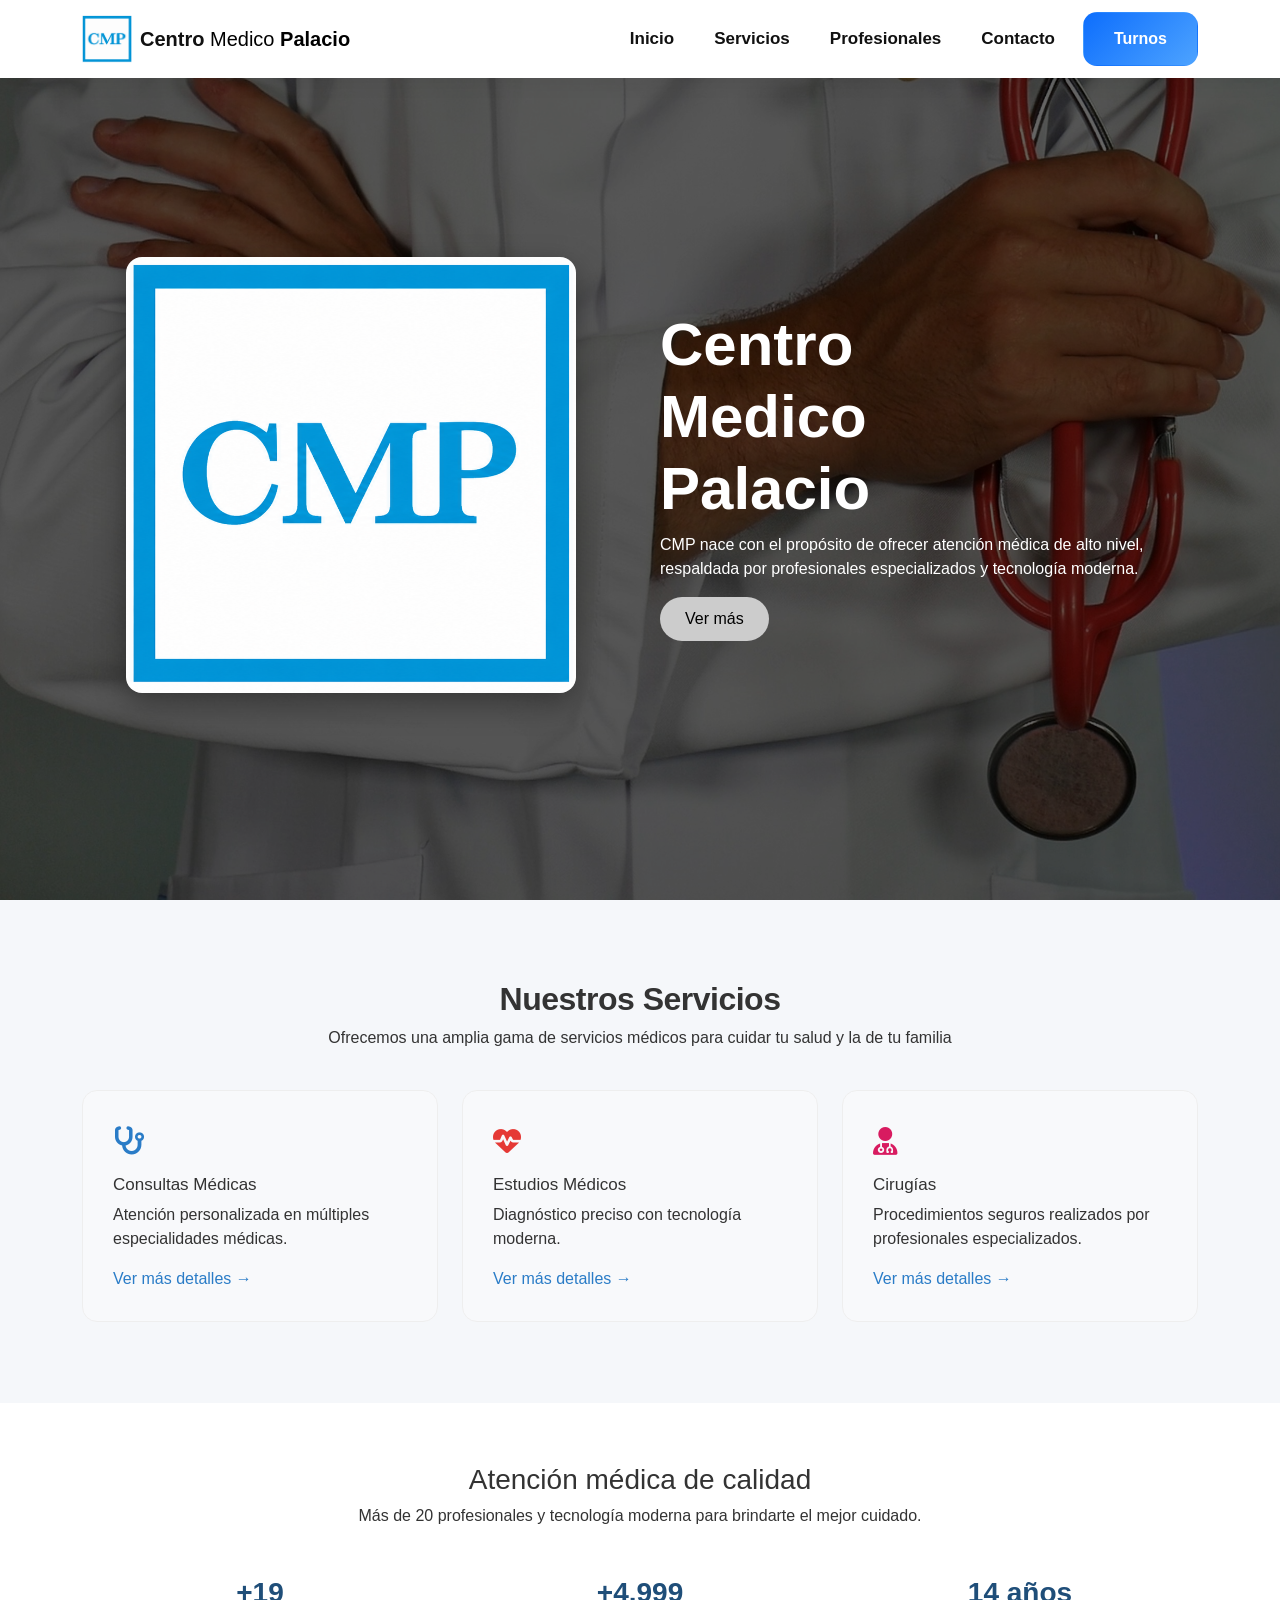
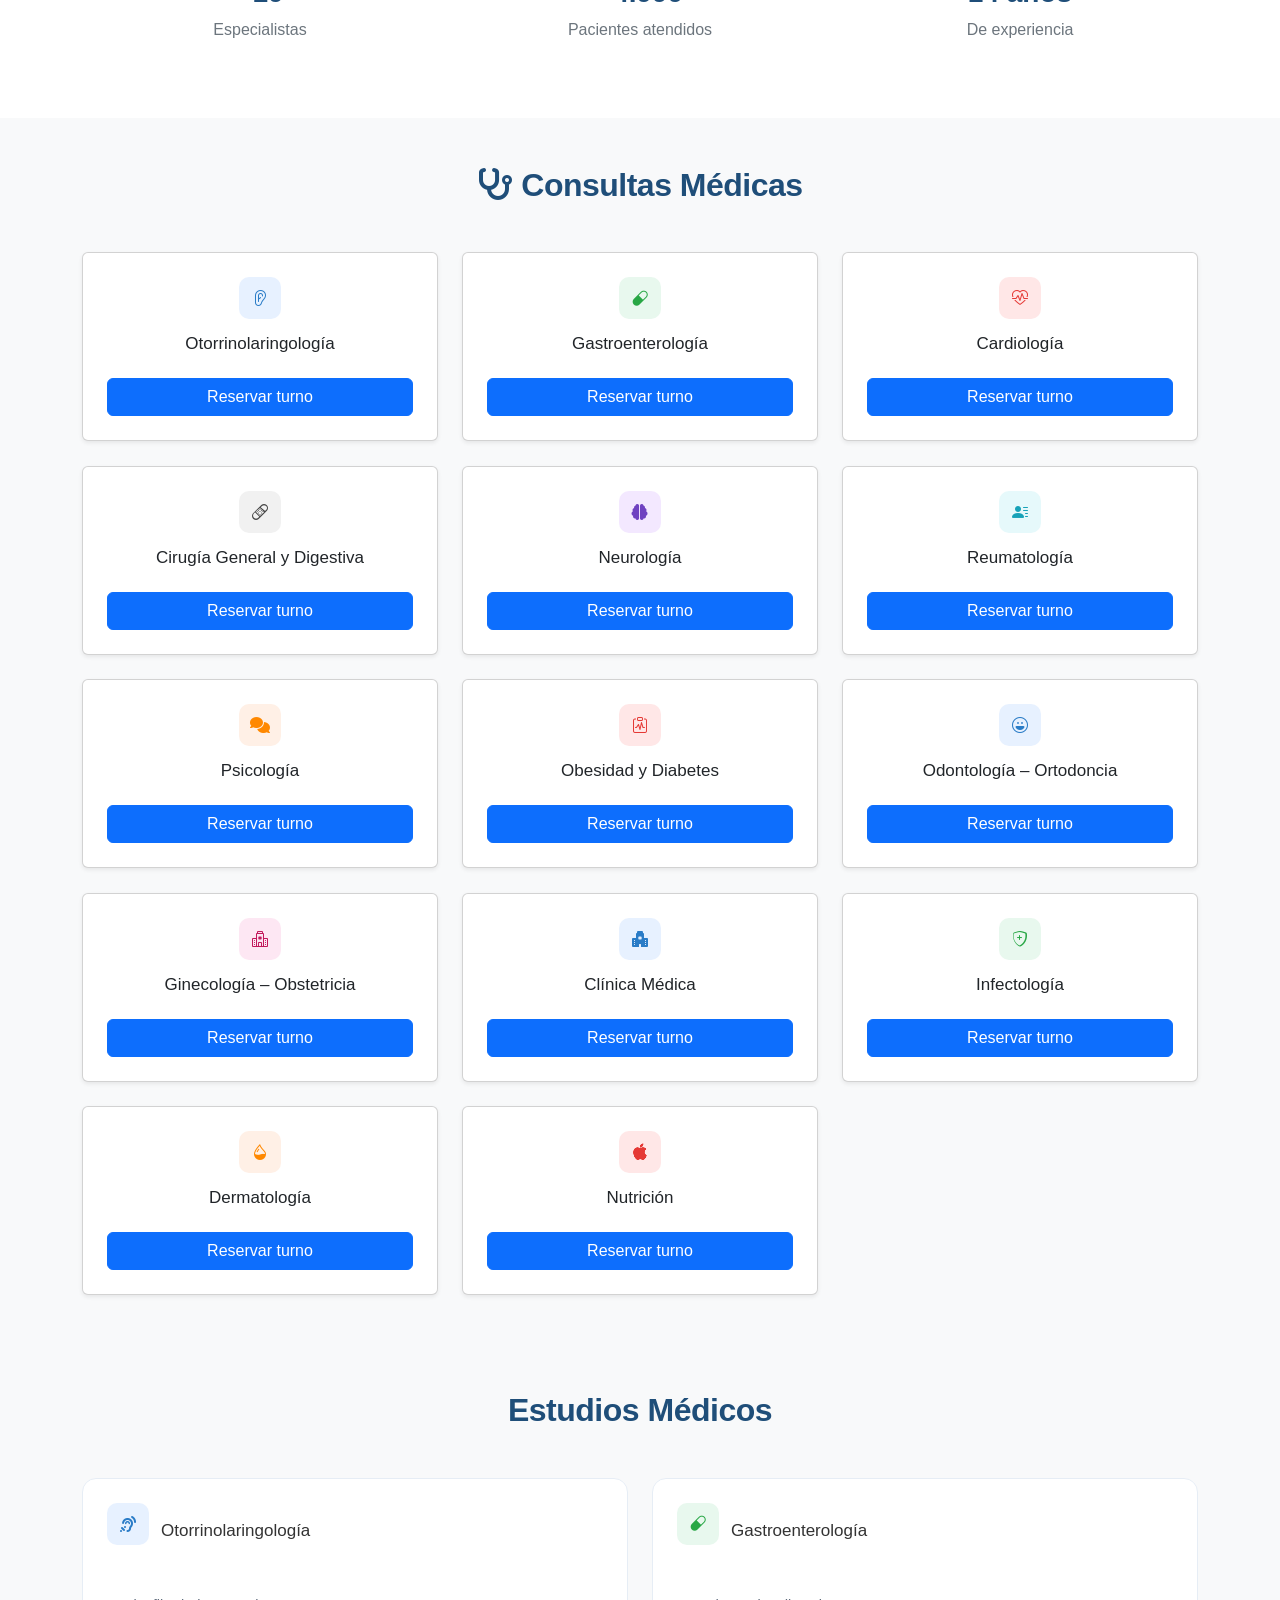
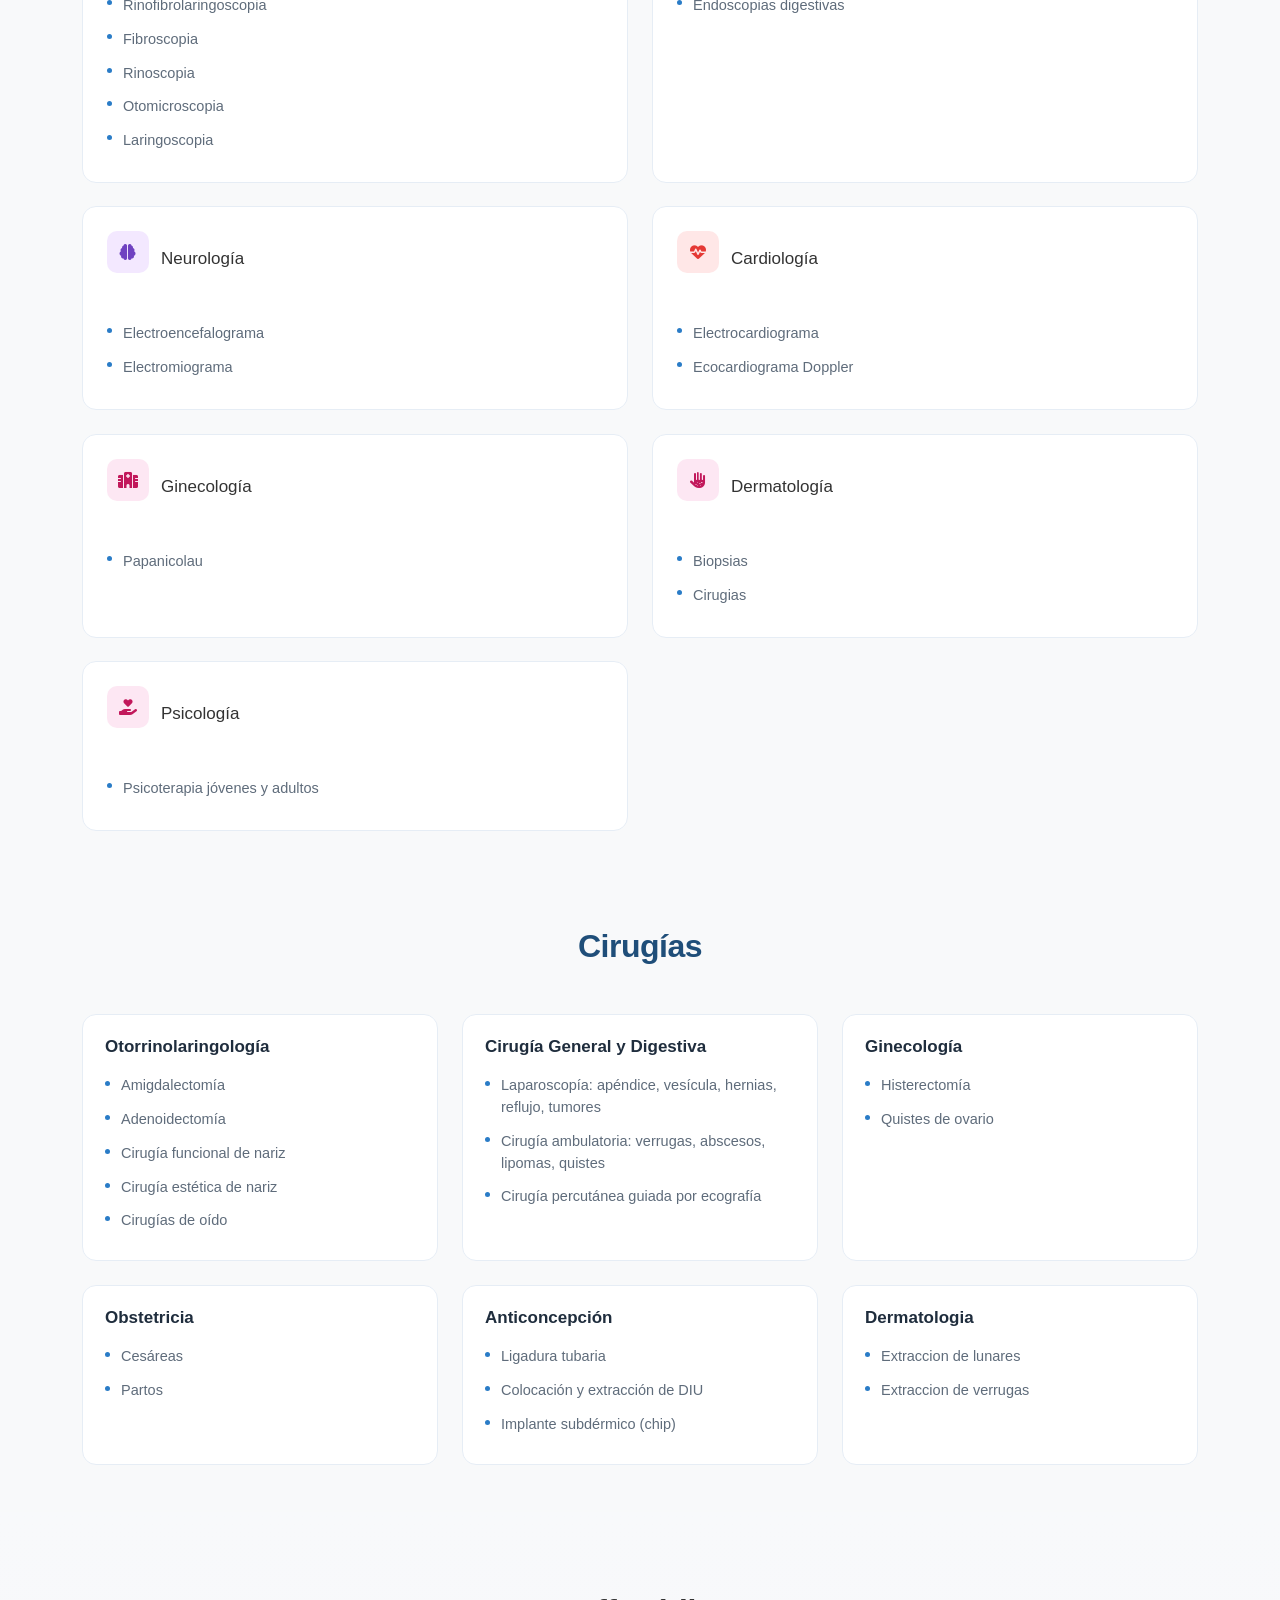
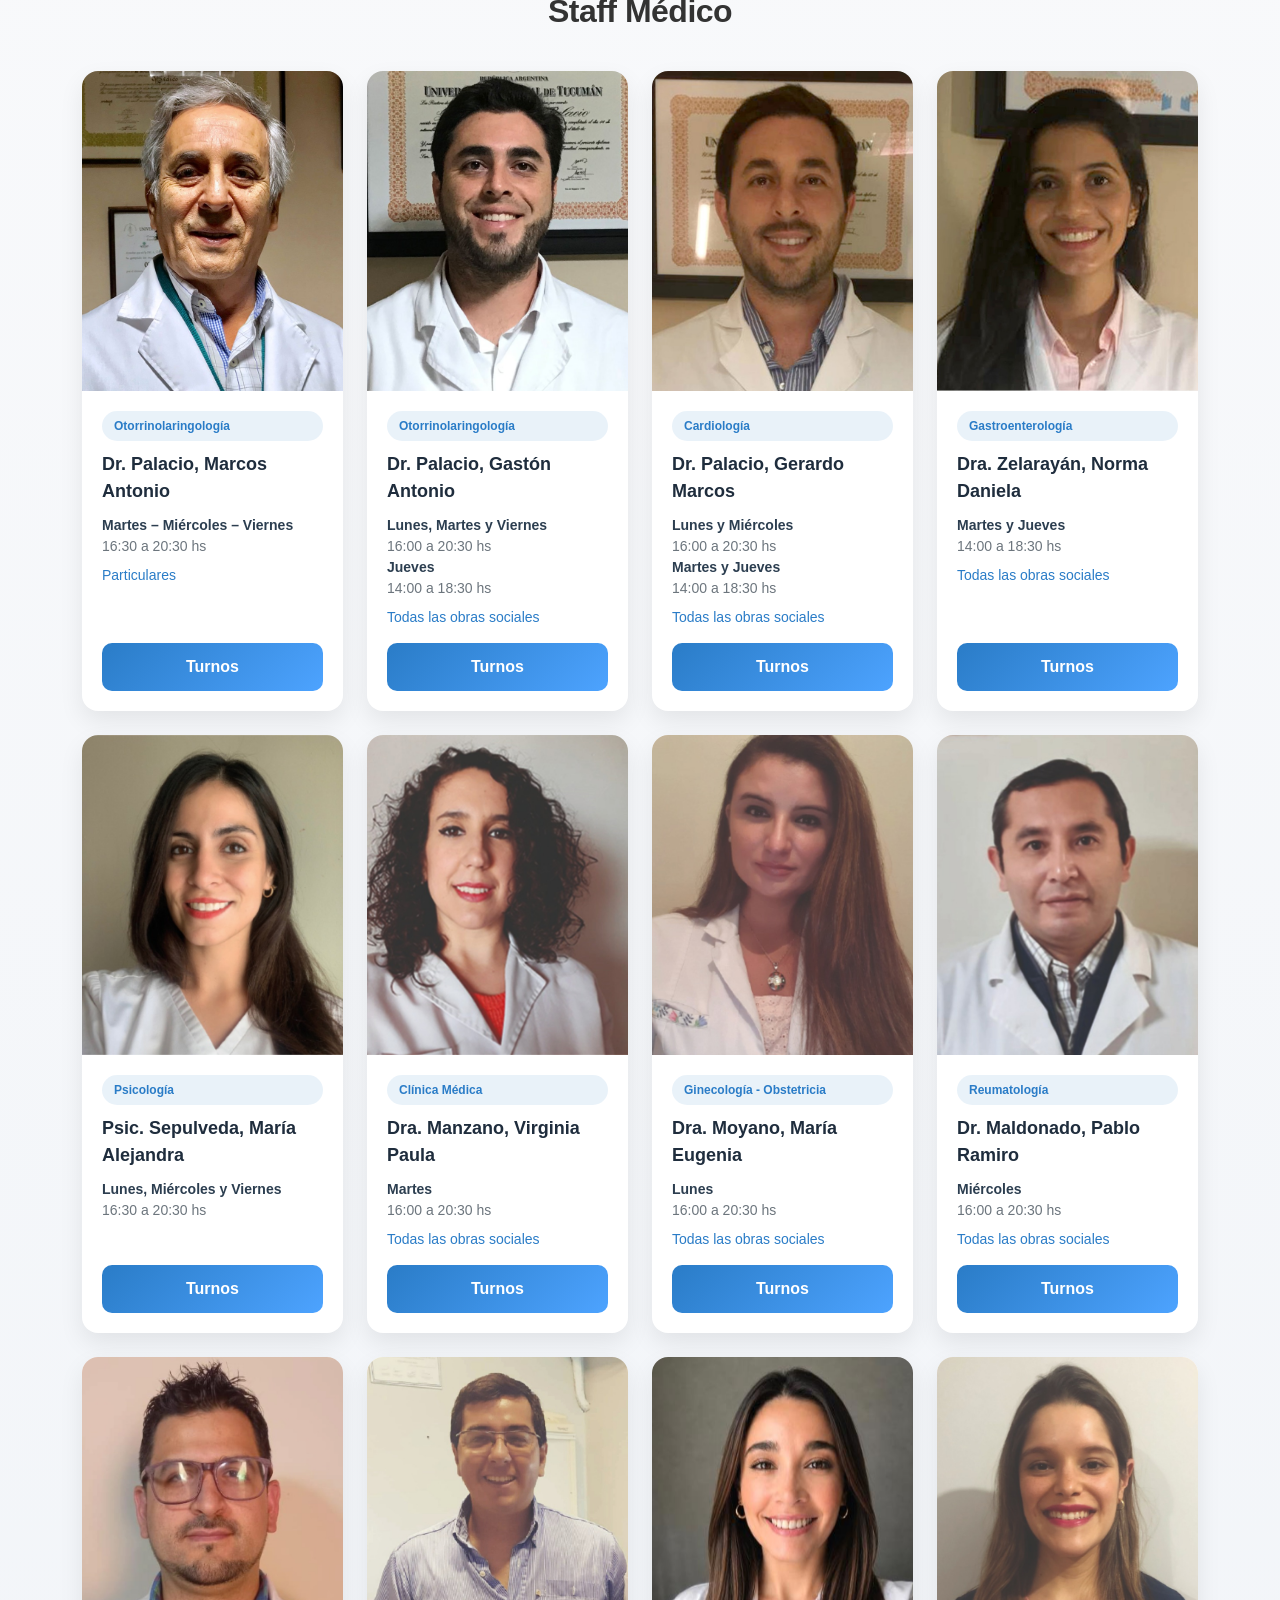
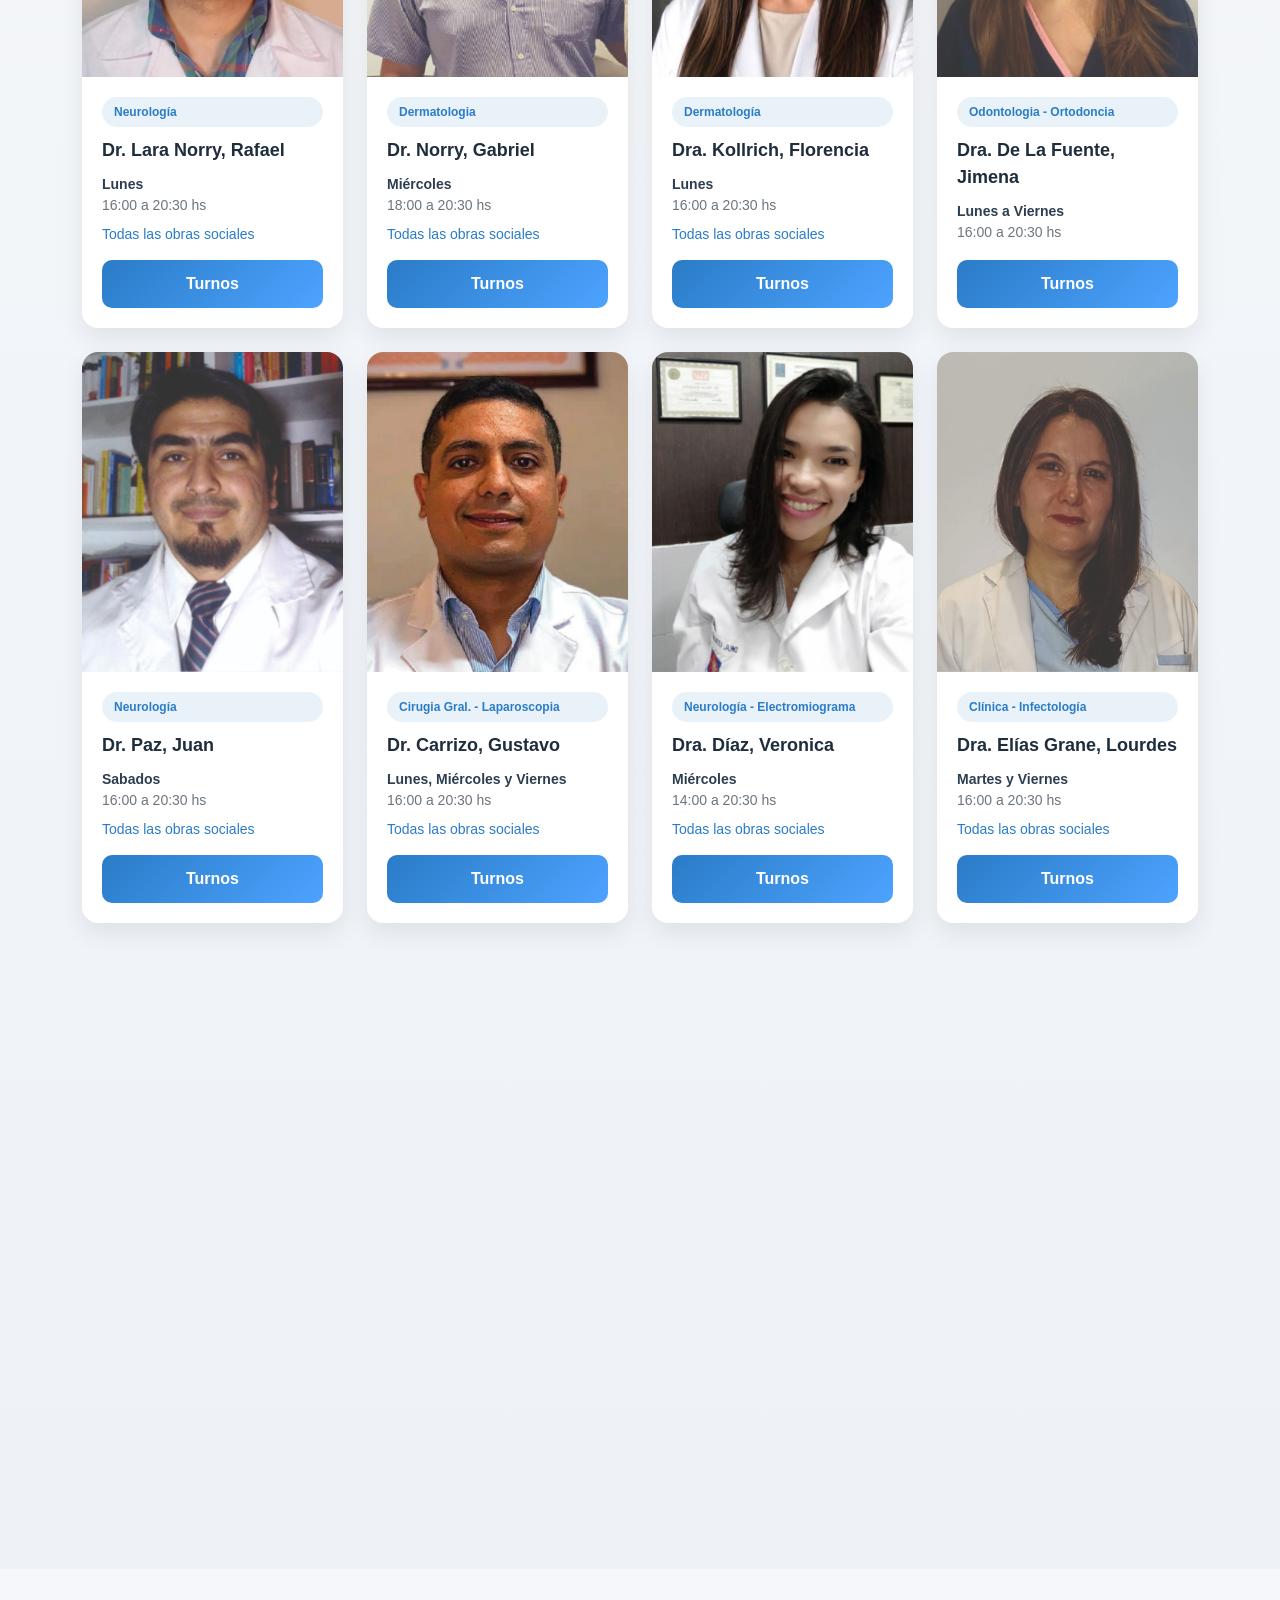
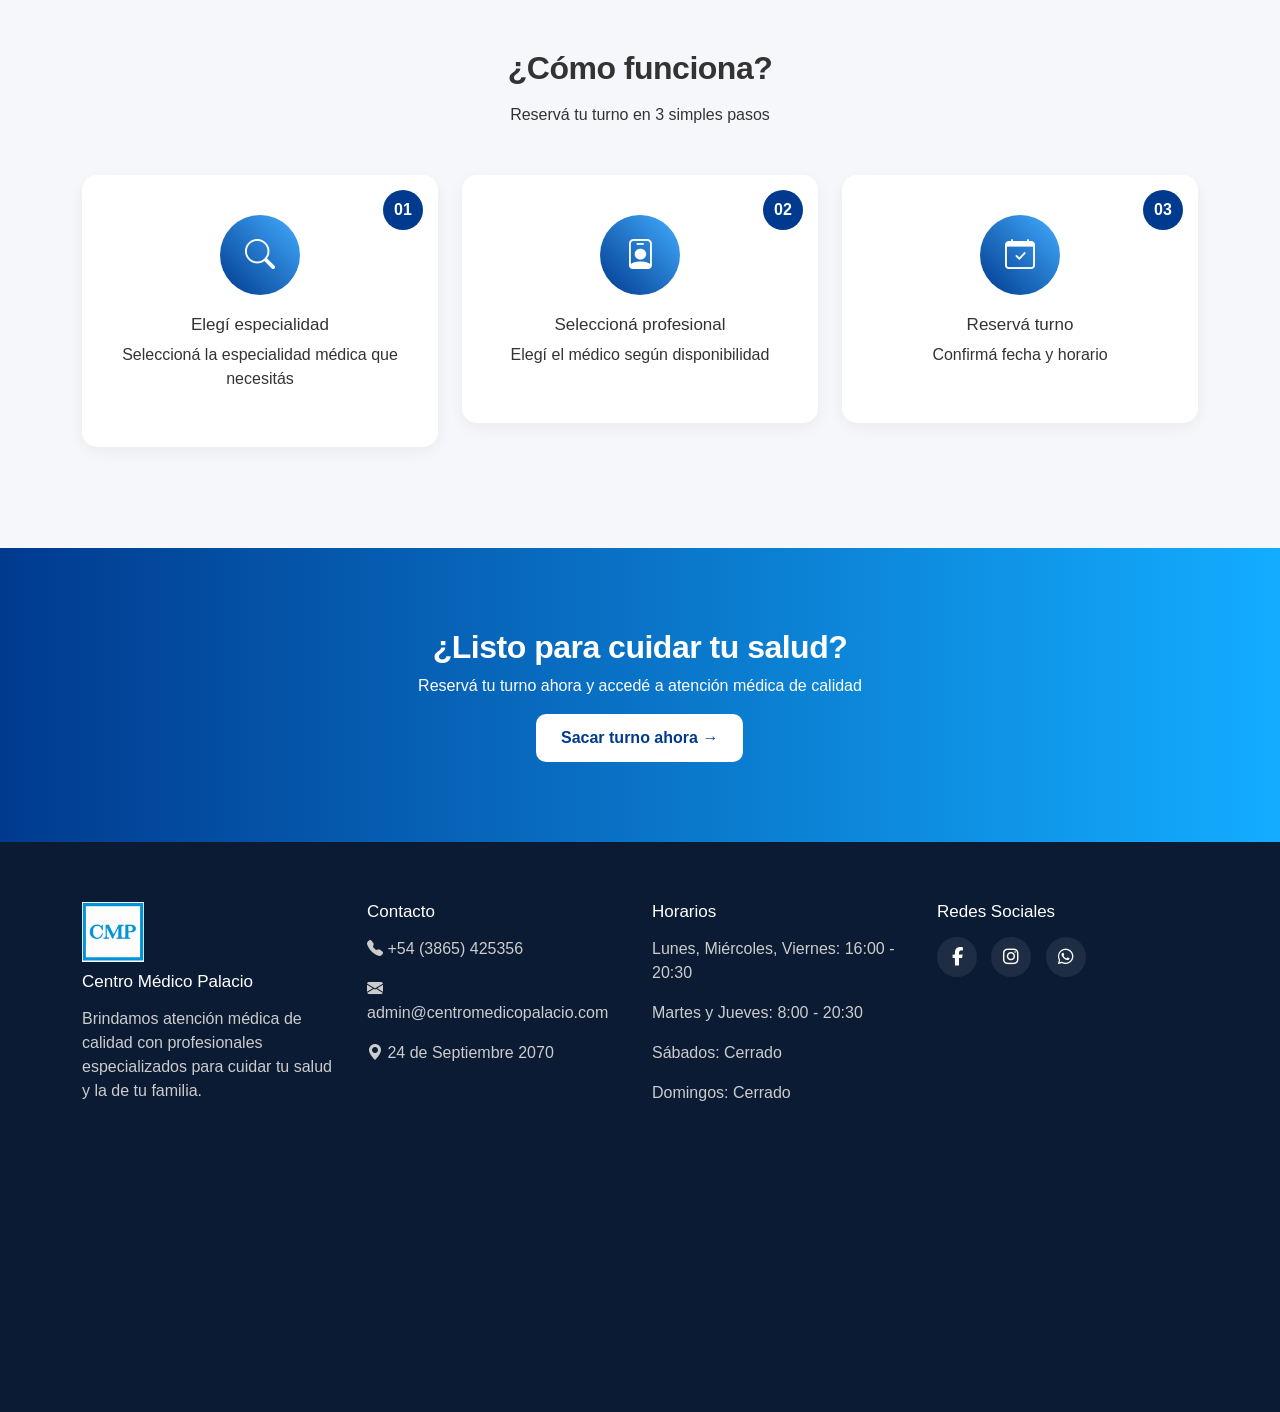
==== commit 9311ceff: "arreglo de flujo de trabajo, se mantuvo el mismo estilo de header para ambas paginas, se le dejo com" ====
--- a/index.html
+++ b/index.html
@@ -7,30 +7,10 @@
 <title>CMP</title>
 
 <link href="https://cdn.jsdelivr.net/npm/bootstrap@5.3.3/dist/css/bootstrap.min.css" rel="stylesheet">
-<link href="https://cdn.jsdelivr.net/npm/bootstrap-icons/font/bootstrap-icons.css" rel="stylesheet">
 <link href="https://cdn.jsdelivr.net/npm/bootstrap-icons@1.11.3/font/bootstrap-icons.css" rel="stylesheet">
 <link rel="stylesheet" href="https://cdnjs.cloudflare.com/ajax/libs/font-awesome/6.5.0/css/all.min.css">
-<link href="https://cdn.jsdelivr.net/npm/bootstrap-icons/font/bootstrap-icons.css" rel="stylesheet">
 <link rel="stylesheet" href="styles.css">
 <script src="https://cdn.jsdelivr.net/npm/bootstrap@5.3.3/dist/js/bootstrap.bundle.min.js"></script>
-
-<!-- ESTILOS DE LA ANIMACIÓN -->
-<style>
-.reveal {
-  opacity: 0;
-  transform: translateY(40px);
-  transition: opacity 0.8s ease-out, transform 0.8s ease-out;
-  will-change: opacity, transform;
-}
-.reveal.active {
-  opacity: 1;
-  transform: translateY(0);
-}
-.reveal-delay-1 { transition-delay: 0.1s; }
-.reveal-delay-2 { transition-delay: 0.2s; }
-.reveal-delay-3 { transition-delay: 0.3s; }
-.reveal-delay-4 { transition-delay: 0.4s; }
-</style>
 </head>
 
 <body>
@@ -88,7 +68,7 @@
     <div class="row g-4">
       <div class="col-md-4 reveal reveal-delay-1">
         <div class="service-card" onclick="scrollToSection('consultas')">
-          <div class="service-icon icon-blue">🩺</div>
+          <div class="service-icon icon-blue"><i class="fa-solid fa-stethoscope"></i></div>
           <h5>Consultas Médicas</h5>
           <p>Atención personalizada en múltiples especialidades médicas.</p>
           <a class="service-link">Ver más detalles →</a>
@@ -96,7 +76,7 @@
       </div>
       <div class="col-md-4 reveal reveal-delay-2">
         <div class="service-card" onclick="scrollToSection('estudios')">
-          <div class="service-icon icon-red">❤️</div>
+          <div class="service-icon icon-red"><i class="fa-solid fa-heart-pulse"></i></div>
           <h5>Estudios Médicos</h5>
           <p>Diagnóstico preciso con tecnología moderna.</p>
           <a class="service-link">Ver más detalles →</a>
@@ -104,7 +84,7 @@
       </div>
       <div class="col-md-4 reveal reveal-delay-3">
         <div class="service-card" onclick="scrollToSection('cirugias')">
-          <div class="service-icon icon-pink"></div>
+          <div class="service-icon icon-pink"><i class="fa-solid fa-user-doctor"></i></div>
           <h5>Cirugías</h5>
           <p>Procedimientos seguros realizados por profesionales especializados.</p>
           <a class="service-link">Ver más detalles →</a>
@@ -143,22 +123,22 @@
 
 <section id="consultas" class="bg-light py-5">
   <div class="container">
-    <h2 class="mb-5 text-center reveal" style="color: var(--primary);">🩺 Consultas Médicas</h2>
+    <h2 class="mb-5 text-center reveal" style="color: var(--primary);"><i class="fa-solid fa-stethoscope"></i> Consultas Médicas</h2>
     <div class="row g-4">
-      <div class="col-md-4 reveal"><div class="card text-center p-4 shadow-sm h-100"><i class="bi bi-ear icon-card blue"></i><h5>Otorrinolaringología</h5><a href="especialidadesturnos.html" class="btn btn-primary mt-3">Reservar turno</a></div></div>
-      <div class="col-md-4 reveal"><div class="card text-center p-4 shadow-sm h-100"><i class="bi bi-capsule icon-card green"></i><h5>Gastroenterología</h5><a href="especialidadesturnos.html" class="btn btn-primary mt-3">Reservar turno</a></div></div>
-      <div class="col-md-4 reveal"><div class="card text-center p-4 shadow-sm h-100"><i class="bi bi-heart-pulse icon-card red"></i><h5>Cardiología</h5><a href="especialidadesturnos.html" class="btn btn-primary mt-3">Reservar turno</a></div></div>
-      <div class="col-md-4 reveal"><div class="card text-center p-4 shadow-sm h-100"><i class="bi bi-bandaid icon-card dark"></i><h5>Cirugía General y Digestiva</h5><a href="especialidadesturnos.html" class="btn btn-primary mt-3">Reservar turno</a></div></div>
-      <div class="col-md-4 reveal"><div class="card text-center p-4 shadow-sm h-100"><i class="fa-solid fa-brain icon-card purple"></i><h5>Neurología</h5><a href="especialidadesturnos.html" class="btn btn-primary mt-3">Reservar turno</a></div></div>
-      <div class="col-md-4 reveal"><div class="card text-center p-4 shadow-sm h-100"><i class="bi bi-person-lines-fill icon-card cyan"></i><h5>Reumatología</h5><a href="especialidadesturnos.html" class="btn btn-primary mt-3">Reservar turno</a></div></div>
-      <div class="col-md-4 reveal"><div class="card text-center p-4 shadow-sm h-100"><i class="fa-solid fa-comments icon-card orange"></i><h5>Psicología</h5><a href="especialidadesturnos.html" class="btn btn-primary mt-3">Reservar turno</a></div></div>
-      <div class="col-md-4 reveal"><div class="card text-center p-4 shadow-sm h-100"><i class="bi bi-clipboard-pulse icon-card red"></i><h5>Obesidad y Diabetes</h5><a href="especialidadesturnos.html" class="btn btn-primary mt-3">Reservar turno</a></div></div>
-      <div class="col-md-4 reveal"><div class="card text-center p-4 shadow-sm h-100"><i class="bi bi-emoji-laughing icon-card blue"></i><h5>Odontología – Ortodoncia</h5><a href="especialidadesturnos.html" class="btn btn-primary mt-3">Reservar turno</a></div></div>
-      <div class="col-md-4 reveal"><div class="card text-center p-4 shadow-sm h-100"><i class="bi bi-hospital icon-card magenta"></i><h5>Ginecología – Obstetricia</h5><a href="especialidadesturnos.html" class="btn btn-primary mt-3">Reservar turno</a></div></div>
-      <div class="col-md-4 reveal"><div class="card text-center p-4 shadow-sm h-100"><i class="bi bi-hospital-fill icon-card blue"></i><h5>Clínica Médica</h5><a href="especialidadesturnos.html" class="btn btn-primary mt-3">Reservar turno</a></div></div>
-      <div class="col-md-4 reveal"><div class="card text-center p-4 shadow-sm h-100"><i class="bi bi-shield-plus icon-card green"></i><h5>Infectología</h5><a href="especialidadesturnos.html" class="btn btn-primary mt-3">Reservar turno</a></div></div>
-      <div class="col-md-4 reveal"><div class="card text-center p-4 shadow-sm h-100"><i class="bi bi-droplet-half icon-card orange"></i><h5>Dermatología</h5><a href="especialidadesturnos.html" class="btn btn-primary mt-3">Reservar turno</a></div></div>
-      <div class="col-md-4 reveal"><div class="card text-center p-4 shadow-sm h-100"><i class="bi bi-apple icon-card red"></i><h5>Nutrición</h5><a href="especialidadesturnos.html" class="btn btn-primary mt-3">Reservar turno</a></div></div>
+      <div class="col-md-4 reveal"><div class="card text-center p-4 shadow-sm h-100"><i class="bi bi-ear icon-card blue"></i><h5>Otorrinolaringología</h5><a href="especialidadesturnos.html?especialidad=otorrinolaringologia" class="btn btn-primary mt-3">Reservar turno</a></div></div>
+      <div class="col-md-4 reveal"><div class="card text-center p-4 shadow-sm h-100"><i class="bi bi-capsule icon-card green"></i><h5>Gastroenterología</h5><a href="especialidadesturnos.html?especialidad=gastroenterologia" class="btn btn-primary mt-3">Reservar turno</a></div></div>
+      <div class="col-md-4 reveal"><div class="card text-center p-4 shadow-sm h-100"><i class="bi bi-heart-pulse icon-card red"></i><h5>Cardiología</h5><a href="especialidadesturnos.html?especialidad=cardiologia" class="btn btn-primary mt-3">Reservar turno</a></div></div>
+      <div class="col-md-4 reveal"><div class="card text-center p-4 shadow-sm h-100"><i class="bi bi-bandaid icon-card dark"></i><h5>Cirugía General y Digestiva</h5><a href="especialidadesturnos.html?especialidad=cirugia-general" class="btn btn-primary mt-3">Reservar turno</a></div></div>
+      <div class="col-md-4 reveal"><div class="card text-center p-4 shadow-sm h-100"><i class="fa-solid fa-brain icon-card purple"></i><h5>Neurología</h5><a href="especialidadesturnos.html?especialidad=neurologia" class="btn btn-primary mt-3">Reservar turno</a></div></div>
+      <div class="col-md-4 reveal"><div class="card text-center p-4 shadow-sm h-100"><i class="bi bi-person-lines-fill icon-card cyan"></i><h5>Reumatología</h5><a href="especialidadesturnos.html?especialidad=reumatologia" class="btn btn-primary mt-3">Reservar turno</a></div></div>
+      <div class="col-md-4 reveal"><div class="card text-center p-4 shadow-sm h-100"><i class="fa-solid fa-comments icon-card orange"></i><h5>Psicología</h5><a href="especialidadesturnos.html?especialidad=psicologia" class="btn btn-primary mt-3">Reservar turno</a></div></div>
+      <div class="col-md-4 reveal"><div class="card text-center p-4 shadow-sm h-100"><i class="bi bi-clipboard-pulse icon-card red"></i><h5>Obesidad y Diabetes</h5><a href="especialidadesturnos.html?especialidad=clinica-medica" class="btn btn-primary mt-3">Reservar turno</a></div></div>
+      <div class="col-md-4 reveal"><div class="card text-center p-4 shadow-sm h-100"><i class="bi bi-emoji-laughing icon-card blue"></i><h5>Odontología – Ortodoncia</h5><a href="especialidadesturnos.html?especialidad=odontologia" class="btn btn-primary mt-3">Reservar turno</a></div></div>
+      <div class="col-md-4 reveal"><div class="card text-center p-4 shadow-sm h-100"><i class="bi bi-hospital icon-card magenta"></i><h5>Ginecología – Obstetricia</h5><a href="especialidadesturnos.html?especialidad=ginecologia" class="btn btn-primary mt-3">Reservar turno</a></div></div>
+      <div class="col-md-4 reveal"><div class="card text-center p-4 shadow-sm h-100"><i class="bi bi-hospital-fill icon-card blue"></i><h5>Clínica Médica</h5><a href="especialidadesturnos.html?especialidad=clinica-medica" class="btn btn-primary mt-3">Reservar turno</a></div></div>
+      <div class="col-md-4 reveal"><div class="card text-center p-4 shadow-sm h-100"><i class="bi bi-shield-plus icon-card green"></i><h5>Infectología</h5><a href="especialidadesturnos.html?especialidad=infectologia" class="btn btn-primary mt-3">Reservar turno</a></div></div>
+      <div class="col-md-4 reveal"><div class="card text-center p-4 shadow-sm h-100"><i class="bi bi-droplet-half icon-card orange"></i><h5>Dermatología</h5><a href="especialidadesturnos.html?especialidad=dermatologia" class="btn btn-primary mt-3">Reservar turno</a></div></div>
+      <div class="col-md-4 reveal"><div class="card text-center p-4 shadow-sm h-100"><i class="bi bi-apple icon-card red"></i><h5>Nutrición</h5><a href="especialidadesturnos.html?especialidad=nutricion" class="btn btn-primary mt-3">Reservar turno</a></div></div>
     </div>
   </div>
 </section>
@@ -211,7 +191,7 @@
               16:30 a 20:30 hs<br>
               <span class="staff-coverage">Particulares</span>
             </div>
-            <a href="especialidadesturnos.html" class="staff-btn d-block text-center">Turnos</a>
+            <a href="especialidadesturnos.html?medico=marcos-palacio" class="staff-btn d-block text-center">Turnos</a>
           </div>
         </div>
       </div>
@@ -230,7 +210,7 @@
               14:00 a 18:30 hs<br>
               <span class="staff-coverage">Todas las obras sociales</span>
             </div>
-            <a href="especialidadesturnos.html" class="staff-btn d-block text-center">Turnos</a>
+            <a href="especialidadesturnos.html?medico=gaston-palacio" class="staff-btn d-block text-center">Turnos</a>
           </div>
         </div>
       </div>
@@ -249,7 +229,7 @@
               14:00 a 18:30 hs<br>
               <span class="staff-coverage">Todas las obras sociales</span>
             </div>
-            <a href="especialidadesturnos.html" class="staff-btn d-block text-center">Turnos</a>
+            <a href="especialidadesturnos.html?medico=gerardo-palacio" class="staff-btn d-block text-center">Turnos</a>
           </div>
         </div>
       </div>
@@ -266,7 +246,7 @@
               14:00 a 18:30 hs<br>
               <span class="staff-coverage">Todas las obras sociales</span>
             </div>
-            <a href="especialidadesturnos.html" class="staff-btn d-block text-center">Turnos</a>
+            <a href="especialidadesturnos.html?medico=zelarayan" class="staff-btn d-block text-center">Turnos</a>
           </div>
         </div>
       </div>
@@ -282,7 +262,7 @@
               <strong>Lunes, Miércoles y Viernes</strong><br>
               16:30 a 20:30 hs<br>
             </div>
-            <a href="especialidadesturnos.html" class="staff-btn d-block text-center">Turnos</a>
+            <a href="especialidadesturnos.html?medico=sepulveda" class="staff-btn d-block text-center">Turnos</a>
           </div>
         </div>
       </div>
@@ -299,7 +279,7 @@
               16:00 a 20:30 hs<br>
               <span class="staff-coverage">Todas las obras sociales</span>
             </div>
-            <a href="especialidadesturnos.html" class="staff-btn d-block text-center">Turnos</a>
+            <a href="especialidadesturnos.html?medico=manzano" class="staff-btn d-block text-center">Turnos</a>
           </div>
         </div>
       </div>
@@ -316,7 +296,7 @@
               16:00 a 20:30 hs<br>
               <span class="staff-coverage">Todas las obras sociales</span>
             </div>
-            <a href="especialidadesturnos.html" class="staff-btn d-block text-center">Turnos</a>
+            <a href="especialidadesturnos.html?medico=moyano" class="staff-btn d-block text-center">Turnos</a>
           </div>
         </div>
       </div>
@@ -333,7 +313,7 @@
               16:00 a 20:30 hs<br>
               <span class="staff-coverage">Todas las obras sociales</span>
             </div>
-            <a href="especialidadesturnos.html" class="staff-btn d-block text-center">Turnos</a>
+            <a href="especialidadesturnos.html?medico=maldonado" class="staff-btn d-block text-center">Turnos</a>
           </div>
         </div>
       </div>
@@ -350,7 +330,7 @@
               16:00 a 20:30 hs<br>
               <span class="staff-coverage">Todas las obras sociales</span>
             </div>
-            <a href="especialidadesturnos.html" class="staff-btn d-block text-center">Turnos</a>
+            <a href="especialidadesturnos.html?medico=lara-norry" class="staff-btn d-block text-center">Turnos</a>
           </div>
         </div>
       </div>
@@ -367,7 +347,7 @@
               18:00 a 20:30 hs<br>
               <span class="staff-coverage">Todas las obras sociales</span>
             </div>
-            <a href="especialidadesturnos.html" class="staff-btn d-block text-center">Turnos</a>
+            <a href="especialidadesturnos.html?medico=norry" class="staff-btn d-block text-center">Turnos</a>
           </div>
         </div>
       </div>
@@ -384,7 +364,7 @@
               16:00 a 20:30 hs<br>
               <span class="staff-coverage">Todas las obras sociales</span>
             </div>
-            <a href="especialidadesturnos.html" class="staff-btn d-block text-center">Turnos</a>
+            <a href="especialidadesturnos.html?medico=kollrich" class="staff-btn d-block text-center">Turnos</a>
           </div>
         </div>
       </div>
@@ -400,7 +380,7 @@
               <strong>Lunes a Viernes</strong><br>
               16:00 a 20:30 hs<br>
             </div>
-            <a href="especialidadesturnos.html" class="staff-btn d-block text-center">Turnos</a>
+            <a href="especialidadesturnos.html?medico=de-la-fuente" class="staff-btn d-block text-center">Turnos</a>
           </div>
         </div>
       </div>
@@ -417,7 +397,7 @@
               16:00 a 20:30 hs<br>
               <span class="staff-coverage">Todas las obras sociales</span>
             </div>
-            <a href="especialidadesturnos.html" class="staff-btn d-block text-center">Turnos</a>
+            <a href="especialidadesturnos.html?medico=paz" class="staff-btn d-block text-center">Turnos</a>
           </div>
         </div>
       </div>
@@ -434,7 +414,7 @@
               16:00 a 20:30 hs<br>
               <span class="staff-coverage">Todas las obras sociales</span>
             </div>
-            <a href="especialidadesturnos.html" class="staff-btn d-block text-center">Turnos</a>
+            <a href="especialidadesturnos.html?medico=carrizo" class="staff-btn d-block text-center">Turnos</a>
           </div>
         </div>
       </div>
@@ -451,7 +431,7 @@
               14:00 a 20:30 hs<br>
               <span class="staff-coverage">Todas las obras sociales</span>
             </div>
-            <a href="especialidadesturnos.html" class="staff-btn d-block text-center">Turnos</a>
+            <a href="especialidadesturnos.html?medico=diaz" class="staff-btn d-block text-center">Turnos</a>
           </div>
         </div>
       </div>
@@ -468,7 +448,7 @@
               16:00 a 20:30 hs<br>
               <span class="staff-coverage">Todas las obras sociales</span>
             </div>
-            <a href="especialidadesturnos.html" class="staff-btn d-block text-center">Turnos</a>
+            <a href="especialidadesturnos.html?medico=elias-grane" class="staff-btn d-block text-center">Turnos</a>
           </div>
         </div>
       </div>
@@ -484,11 +464,15 @@
               <strong>Lunes</strong><br>
               16:00 a 20:30 hs<br>
             </div>
-            <a href="especialidadesturnos.html" class="staff-btn d-block text-center">Turnos</a>
-          </div>
-        </div>
-      </div>
-      <!-- NUEVOS PROFESIONALES AGREGADOS -->
+            <a href="especialidadesturnos.html?medico=fernandez" class="staff-btn d-block text-center">Turnos</a>
+          </div>
+        </div>
+      </div>
+      <!-- NUEVOS PROFESIONALES AGREGADOS
+           NOTA: todavía no tienen horarios ni foto, por eso no están en
+           datos-medicos.js y su botón "Turnos" no preselecciona al médico.
+           Al cargarlos allí (con un "id"), cambiar su enlace a
+           especialidadesturnos.html?medico=<id> como en las tarjetas de arriba. -->
       <div class="col-md-3 col-sm-6 reveal">
         <div class="staff-card">
           <div class="staff-img-wrap">
@@ -640,6 +624,20 @@
 }
 
 document.addEventListener("DOMContentLoaded", function() {
+  // Navbar: sombra más marcada al hacer scroll
+  const navbar = document.querySelector('.custom-navbar');
+  const actualizarNavbar = () => navbar.classList.toggle('scrolled', window.scrollY > 20);
+  actualizarNavbar();
+  window.addEventListener('scroll', actualizarNavbar, { passive: true });
+
+  // Aparición escalonada en grillas con muchas tarjetas (consultas, estudios, staff)
+  document.querySelectorAll('#consultas .row, #estudios .row, #profesionales .row').forEach(row => {
+    const columnas = row.querySelector('.col-md-3') ? 4 : (row.querySelector('.col-md-6') ? 2 : 3);
+    row.querySelectorAll(':scope > .reveal').forEach((el, i) => {
+      el.style.transitionDelay = `${(i % columnas) * 0.08}s`;
+    });
+  });
+
   const revealElements = document.querySelectorAll('.reveal');
   const observer = new IntersectionObserver((entries) => {
     entries.forEach(entry => {
--- a/styles.css
+++ b/styles.css
@@ -1,22 +1,30 @@
+/* =====================================================================
+   ESTILOS DE LA PÁGINA DE INICIO (index.html)
+   ===================================================================== */
+
 :root{
   --primary:#1f4e79;
   --accent:#2a7cc7;
   --bg:#f5f7fa;
   --text:#333;
   --radius:14px;
+  --ease-suave: cubic-bezier(0.22, 1, 0.36, 1);
+}
+
+html{
+  scroll-behavior: smooth;
 }
 
 body{
   font-family: 'Segoe UI', sans-serif;
   background: var(--bg);
   color: var(--text);
-  padding-top: 90px;
-}
-
-html {
-  scroll-behavior: smooth;
-}
-
+  padding-top: 0;
+}
+
+a{
+  text-decoration: none;
+}
 
 h2{
   font-size: 32px;
@@ -30,39 +38,145 @@
   margin-bottom: 8px;
 }
 
-/* NAVBAR */
+section{
+  padding:80px 0;
+}
+
+.title{
+  text-align:center;
+  margin-bottom:40px;
+}
+
+/* ================= NAVBAR ================= */
 .navbar{
-  background: #ffffff;
-  box-shadow: 0 2px 10px rgba(0,0,0,0.05);
+  background: white !important;
+  transition: 0.3s;
+}
+
+.custom-navbar{
+  padding: 10px 0;
+  box-shadow: 0 4px 20px rgba(0,0,0,0.06);
+}
+
+/* Lo activa el script de index.html al hacer scroll */
+.custom-navbar.scrolled{
+  box-shadow: 0 5px 20px rgba(0,0,0,0.08);
+}
+
+.logo-text{
+  font-size: 20px;
+  font-weight: 700;
+  color: #111;
+  margin: 0;
+}
+
+.navbar-nav{
+  margin-left: auto;
+  margin-right: 20px !important;
 }
 
 .nav-link{
-  color:#333 !important;
-  font-weight:500;
+  color: #111 !important;
+  font-weight: 600;
+  font-size: 17px;
+  position: relative;
+  transition: 0.3s;
 }
 
 .nav-link:hover{
-  color: var(--accent) !important;
-}
-
-.custom-navbar {
-  transition: all 0.3s ease;
-  background: transparent;
-}
-
-.custom-navbar.scrolled {
-  background: #ffffff;
-  box-shadow: 0 5px 20px rgba(0,0,0,0.08);
-}
-
-/* HERO */
+  color: #0d6efd !important;
+}
+
+/* Subrayado animado al pasar el mouse */
+.nav-link::after{
+  content: "";
+  position: absolute;
+  left: 50%;
+  bottom: 2px;
+  width: 0;
+  height: 2px;
+  background: currentColor;
+  transition: width 0.3s var(--ease-suave), left 0.3s var(--ease-suave);
+}
+
+.nav-link:hover::after{
+  left: 20%;
+  width: 60%;
+}
+
+.btn-turnos{
+  background: linear-gradient(135deg,#0d6efd,#4da3ff);
+  color: white;
+  border-radius: 14px;
+  padding: 14px 30px;
+  font-weight: 600;
+  transition: 0.3s;
+}
+
+.btn-turnos:hover{
+  background: linear-gradient(135deg,#0b5ed7,#1f8fff);
+  color: white;
+  transform: translateY(-2px);
+}
+
+.navbar-toggler{
+  border: none;
+  background: white;
+}
+
+.navbar-toggler i{
+  font-size: 2rem;
+  color: #0d6efd;
+}
+
+@media(max-width:991px){
+
+  .navbar-collapse{
+    margin-top: 20px;
+    background: linear-gradient(
+      180deg,
+      rgba(42,124,199,0.97),
+      rgba(110,180,255,0.96)
+    );
+    backdrop-filter: blur(16px);
+    border-radius: 24px;
+    padding: 40px 30px;
+    animation: slideDown 0.35s ease;
+  }
+
+  .navbar-nav{
+    gap: 22px;
+  }
+
+  .nav-link{
+    letter-spacing: 1px;
+  }
+
+  .nav-link:hover{
+    transform: scale(1.03);
+  }
+
+  .btn-turnos{
+    margin-top: 25px;
+    width: 100%;
+    font-size: 1.1rem;
+  }
+
+}
+
+@keyframes slideDown{
+  from{ opacity:0; transform: translateY(-20px); }
+  to{ opacity:1; transform: translateY(0); }
+}
+
+/* ================= HERO ================= */
 .hero{
-  min-height:100vh;   /* antes: height:100vh */
+  min-height:100vh;
   background:url('img/hero.jpg') center/cover no-repeat;
   position:relative;
   display:flex;
   align-items:center;
-  padding:110px 0 60px;   /* NUEVO: espacio para el navbar */
+  padding:110px 0 60px;   /* espacio para el navbar fijo */
 }
 
 .hero::before{
@@ -75,7 +189,6 @@
 .hero-content{
   position:relative;
   color:white;
-  /* NUEVO: imagen y texto lado a lado */
   display:flex;
   flex-direction:row;
   align-items:center;
@@ -83,19 +196,17 @@
   gap:40px;
 }
 
-/* NUEVO */
 .hero-text{
   flex:1;
 }
 
-/* NUEVO */
 .hero-image{
   flex:1;
   display:flex;
   justify-content:center;
-}
-
-/* NUEVO: la imagen con bounce */
+  animation: heroEntrada 1s var(--ease-suave) backwards;
+}
+
 .hero-image img{
   width:100%;
   max-width:450px;
@@ -104,6 +215,14 @@
   animation:bounce 3.5s ease-in-out infinite;
 }
 
+/* Entrada escalonada del texto del hero */
+.hero-text > *{
+  animation: heroEntrada 0.9s var(--ease-suave) backwards;
+}
+.hero-text > :nth-child(1){ animation-delay: 0.15s; }
+.hero-text > :nth-child(2){ animation-delay: 0.3s; }
+.hero-text > :nth-child(3){ animation-delay: 0.45s; }
+
 .hero h1{
   font-size:60px;
   font-weight:700;
@@ -114,15 +233,24 @@
   border:none;
   padding:10px 25px;
   border-radius:25px;
-}
-
-/* NUEVO: animación bounce lenta */
+  transition: background 0.3s, transform 0.3s;
+}
+
+.btn-main:hover{
+  background:#fff;
+  transform: translateY(-2px);
+}
+
 @keyframes bounce{
   0%,100%{ transform:translateY(0); }
   50%{ transform:translateY(-15px); }
 }
 
-/* NUEVO: responsive */
+@keyframes heroEntrada{
+  from{ opacity:0; transform: translateY(24px); }
+  to{ opacity:1; transform: translateY(0); }
+}
+
 @media (max-width:991px){
   .hero{
     padding:100px 0 50px;
@@ -140,17 +268,7 @@
   }
 }
 
-/* SECCIONES */
-section{
-  padding:80px 0;
-}
-
-.title{
-  text-align:center;
-  margin-bottom:40px;
-}
-
-/* SERVICIOS */
+/* ================= SERVICIOS ================= */
 .service-card{
   background:#f8f9fb;
   border-radius:15px;
@@ -158,6 +276,7 @@
   transition:0.3s;
   height:100%;
   border:1px solid #eee;
+  cursor:pointer;
 }
 
 .service-card:hover{
@@ -165,25 +284,57 @@
   box-shadow:0 10px 25px rgba(0,0,0,0.08);
 }
 
-/* CONTENEDOR DEL ICONO */
+.service-icon{
+  font-size: 28px;
+  margin-bottom: 12px;
+  transition: transform 0.3s var(--ease-suave);
+}
+.service-card:hover .service-icon{ transform: scale(1.1); }
+.icon-blue{ color:#2a7cc7; }
+.icon-red{ color:#e53935; }
+.icon-pink{ color:#d81b60; }
+
+.service-link{
+  color:#2a7cc7;
+  font-weight:500;
+  text-decoration:none;
+}
+
+/* ================= CONFIANZA (contadores) ================= */
+.trust-section{
+  padding: 60px 0;
+  background: #ffffff;
+}
+
+.trust-item h4{
+  font-size: 28px;
+  font-weight: 700;
+  color: var(--primary);
+}
+
+.trust-item p{
+  color: #6c757d;
+}
+
+/* ================= ICONOS DE TARJETAS ================= */
 .icon-card{
-  width: 70px;
-  height: 70px;
-  border-radius: 50%;
+  width: 42px;
+  height: 42px;
+  border-radius: 10px;
   display:flex;
   align-items:center;
   justify-content:center;
-  font-size: 28px;
+  font-size: 16px;
   margin: 0 auto 15px auto;
+  flex-shrink: 0;
   transition: 0.3s;
 }
 
-/* HOVER PRO */
 .card:hover .icon-card{
   transform: scale(1.1);
 }
 
-/* PALETA MÉDICA PROFESIONAL */
+/* Paleta médica */
 .blue{ background:#e7f1ff; color:#2a7cc7; }
 .red{ background:#ffe7e7; color:#e53935; }
 .green{ background:#e8f8ee; color:#28a745; }
@@ -195,27 +346,17 @@
 .magenta{ background:#fde7f3; color:#c2185b; }
 .dark{ background:#f1f1f1; color:#444; }
 
-.service-link{
-  color:#2a7cc7;
-  font-weight:500;
-  text-decoration:none;
-}
-.trust-section {
-  padding: 60px 0;
-  background: #ffffff;
-}
-
-.trust-item h4 {
-  font-size: 28px;
-  font-weight: 700;
-  color: var(--primary);
-}
-
-.trust-item p {
-  color: #6c757d;
-}
-
-.estudio-card {
+/* Tarjetas de consultas */
+#consultas .card{
+  transition: transform 0.3s var(--ease-suave), box-shadow 0.3s;
+}
+#consultas .card:hover{
+  transform: translateY(-4px);
+  box-shadow: 0 10px 25px rgba(31,78,121,0.1) !important;
+}
+
+/* ================= ESTUDIOS ================= */
+.estudio-card{
   background: #ffffff;
   border: 1px solid #e6edf5;
   border-radius: 14px;
@@ -223,68 +364,42 @@
   height: 100%;
   display: flex;
   flex-direction: column;
-  justify-content: flex-start; /* 🔥 clave */
-  gap: 15px; /* separación limpia */
+  justify-content: flex-start;
+  gap: 15px;
   transition: 0.25s;
 }
-.estudio-header {
+
+.estudio-card:hover{
+  transform: translateY(-4px);
+  box-shadow: 0 10px 25px rgba(31,78,121,0.08);
+}
+
+.estudio-header{
   display: flex;
   align-items: center;
+  justify-content: flex-start;
   gap: 12px;
-  justify-content: flex-start;
   width: 100%;
-}
-
-.estudio-list {
-  margin-top: 5px;
-}
-
-.estudio-card:hover {
-  transform: translateY(-4px);
-  box-shadow: 0 10px 25px rgba(31,78,121,0.08);
-}
-
-.estudio-header {
-  display: flex;
-  align-items: center;
-  gap: 12px;
   margin-bottom: 14px;
 }
 
-.estudio-header h5 {
-  margin: 0;              
-  text-align: left;       
-  flex: 1;             
-}
-.estudio-header .icon-card {
-  flex-shrink: 0; 
-}
-
-.estudio-info {
-  font-size: 13px;
-  color: #8a97a6;
-  margin-top: 10px;
-}
-/* ICONO */
-.icon-card {
-  width: 42px;
-  height: 42px;
-  border-radius: 10px;
-  display: flex;
-  align-items: center;
-  justify-content: center;
-  font-size: 16px;
+.estudio-header h5{
+  margin: 0;
+  text-align: left;
+  flex: 1;
+}
+
+.estudio-header .icon-card{
   flex-shrink: 0;
 }
 
-/* LISTA */
-.estudio-list {
+.estudio-list{
   list-style: none;
   padding: 0;
   margin: 0;
 }
 
-.estudio-list li {
+.estudio-list li{
   font-size: 14.5px;
   color: #5f6c7b;
   padding: 6px 0;
@@ -292,7 +407,7 @@
   position: relative;
 }
 
-.estudio-list li::before {
+.estudio-list li::before{
   content: "";
   width: 5px;
   height: 5px;
@@ -303,6 +418,7 @@
   top: 11px;
 }
 
+/* ================= CIRUGÍAS ================= */
 .cirugia-card{
   background: white;
   border-radius: 14px;
@@ -348,13 +464,7 @@
   top: 12px;
 }
 
-/* COLORES SUAVES */
-.blue { background:#e7f1ff; color:#2a7cc7; }
-.green { background:#e8f8ee; color:#28a745; }
-.purple { background:#f3e8ff; color:#6f42c1; }
-.red { background:#ffe7e7; color:#e53935; }
-.magenta { background:#fde7f3; color:#c2185b; }
-/* STAFF */
+/* ================= STAFF ================= */
 .staff-section{
   background: linear-gradient(180deg,#f8f9fb,#eef2f7);
 }
@@ -375,18 +485,21 @@
   box-shadow: 0 20px 40px rgba(0,0,0,0.12);
 }
 
-.staff-btn {
-  text-decoration: none;
-}
-
-/* 🔥 FIX IMPORTANTE IMÁGENES */
+.staff-img-wrap{
+  overflow: hidden;
+}
+
+/* object-position top: no cortar la cabeza en las fotos */
 .staff-img{
   width: 100%;
   height: 320px;
   object-fit: cover;
-
-  /* CLAVE: no cortar la cabeza */
   object-position: top center;
+  transition: transform 0.6s var(--ease-suave);
+}
+
+.staff-card:hover .staff-img{
+  transform: scale(1.04);
 }
 
 .staff-body{
@@ -441,14 +554,20 @@
   border-radius: 10px;
   margin-top: 15px;
   font-weight: 600;
+  text-decoration: none;
   transition: all 0.3s ease;
 }
 
 .staff-btn:hover{
   background: linear-gradient(135deg,#1f4e79,#2a7cc7);
-}
-
-/* HOW SECTION */
+  color: white;
+}
+
+/* ================= CÓMO FUNCIONA ================= */
+.how-section{
+  padding: 80px 0;
+}
+
 .step-card{
   background: white;
   padding: 40px 20px;
@@ -456,6 +575,7 @@
   position: relative;
   box-shadow: 0 5px 15px rgba(0,0,0,0.05);
   transition: 0.3s;
+  margin-bottom: 20px;
 }
 
 .step-card:hover{
@@ -489,31 +609,14 @@
   justify-content:center;
   font-size:30px;
   color:white;
-}
-
-.btn-start{
-  background: #003a8f;
-  color:white;
-  border:none;
-  padding:12px 30px;
-  border-radius:10px;
-  margin-top:20px;
-}
-
-.step-card {
-  margin-bottom: 20px;
-}
-
-.btn-start {
-  display: inline-block;
-  margin-top: 50px;
-}
-
-.how-section {
-  padding: 80px 0;
-}
-
-/* CTA */
+  transition: transform 0.4s var(--ease-suave);
+}
+
+.step-card:hover .icon-circle{
+  transform: scale(1.06);
+}
+
+/* ================= CTA ================= */
 .cta-section{
   background: linear-gradient(90deg, #003a8f, #13adff);
   color: white;
@@ -521,21 +624,22 @@
 }
 
 .cta-btn{
+  display: inline-block;
   background: white;
   color: #003a8f;
   border: none;
   padding: 12px 25px;
   border-radius: 10px;
   font-weight: 600;
-}
-
-/* FOOTER */
-.footer{
-  background: #0b1b33;
-  color: #ccc;
-  padding: 60px 0;
-}
-
+  transition: transform 0.3s var(--ease-suave), box-shadow 0.3s;
+}
+
+.cta-btn:hover{
+  transform: translateY(-2px);
+  box-shadow: 0 10px 25px rgba(0,0,0,0.18);
+}
+
+/* ================= FOOTER ================= */
 .footer{
   background: #0b1b33;
   color: #ccc;
@@ -576,278 +680,33 @@
   transform: translateY(-3px);
 }
 
-
-a {
-  text-decoration: none;
-}
-
-/* MENU LATERAL */
-.mobile-menu{
-  position:fixed;
-  top:0;
-  right:-100%;
-  width:75%;
-  height:100vh;
-
-  background:rgba(42,124,199,0.92);
-  backdrop-filter:blur(12px);
-
-  display:flex;
-  flex-direction:column;
-  align-items:center;
-
-  padding-top:120px;
-  gap:30px;
-
-  transition:0.4s ease;
-  z-index:9999;
-}
-
-.mobile-menu.visible{
-  right:0;
-}
-
-.mobile-menu a{
-  color:white;
-  font-size:2rem;
-  text-decoration:none;
-  font-weight:300;
-}
-
-.close-btn{
-  position:absolute;
-  top:30px;
-  right:30px;
-
-  background:none;
-  border:none;
-
-  color:white;
-  font-size:2rem;
-}
-
-/* RESPONSIVE */
-@media(max-width:991px){
-
-  .desktop-menu{
-    display:none;
-  }
-
-  #abrir{
-    display:block;
-  }
-
-}
-body{
-  padding-top: 80px;
-}
-
-.navbar{
-  transition: 0.3s;
-}
-
-.nav-link{
-  font-weight: 500;
-}
-
-.nav-link:hover{
-  color: #0d6efd !important;
-}
-.navbar{
-  background: white !important;
-  box-shadow: 0 2px 10px rgba(0,0,0,0.08);
-  padding: 15px 0;
-}
-
-.nav-link{
-  color: black !important;
-  font-weight: 500;
-}
-
-.nav-link:hover{
-  color: #0d6efd !important;
-}
-
-.navbar-toggler{
-  border: none;
-}
-
-body{
-  padding-top: 90px;
-}
-
-.nav-link{
-  color: rgb(4, 4, 4) !important;
-  font-weight: 500;
-}
-
-.nav-link:hover{
-  color: #0d6efd !important;
-}
-
-.navbar-toggler{
-  background: white;
-}
-
-body{
-  padding-top: 0;
-}
-/* NAVBAR GENERAL */
-.custom-navbar{
-  background: white;
-  padding: 14px 0;
-  box-shadow: 0 4px 20px rgba(0,0,0,0.06);
-}
-
-.logo-text{
-  font-size: 32px;
-  font-weight: 700;
-  color: #0d6efd;
-}
-
-/* LINKS */
-.nav-link{
-  color: #111 !important;
-  font-weight: 600;
-  position: relative;
-  transition: 0.3s;
-}
-
-.nav-link:hover{
-  color: #0d6efd !important;
-}
-
-/* BOTON TURNOS */
-.btn-turnos{
-  background: linear-gradient(135deg,#0d6efd,#4da3ff);
-  color: white;
-  border-radius: 12px;
-  padding: 10px 22px;
-  font-weight: 600;
-  transition: 0.3s;
-}
-
-.btn-turnos:hover{
-  background: linear-gradient(135deg,#0b5ed7,#1f8fff);
-  color: white;
-  transform: translateY(-2px);
-}
-
-/* ICONO HAMBURGUESA */
-.navbar-toggler i{
-  font-size: 2rem;
-  color: #0d6efd;
-}
-
-/* MOBILE */
-@media(max-width:991px){
-
-  .navbar-collapse{
-    margin-top: 20px;
-
-    background: linear-gradient(
-      180deg,
-      rgba(42,124,199,0.97),
-      rgba(110,180,255,0.96)
-    );
-
-    backdrop-filter: blur(16px);
-
-    border-radius: 24px;
-
-    padding: 40px 30px;
-
-    animation: slideDown 0.35s ease;
-  }
-
-  .navbar-nav{
-    gap: 22px;
-  }
-
-  .nav-link{
-    color: white !important;
-    font-size: 2rem;
-    font-weight: 300;
-    letter-spacing: 1px;
-  }
-
-  .nav-link:hover{
-    color: #ffffff !important;
-    transform: scale(1.03);
-  }
-
-  .btn-turnos{
-    margin-top: 25px;
-    width: 100%;
-    border-radius: 16px;
-    padding: 14px;
-    font-size: 1.1rem;
-  }
-
-}
-
-/* ANIMACION */
-@keyframes slideDown{
-  from{
-    opacity:0;
-    transform: translateY(-20px);
-  }
-
-  to{
-    opacity:1;
-    transform: translateY(0);
-  }
-}
-/* NAVBAR */
-.custom-navbar{
-  background: white;
-  padding: 10px 0;
-  box-shadow: 0 4px 20px rgba(0,0,0,0.06);
-}
-
-/* LOGO */
-.logo-text{
-  font-size: 20px;   /* mas pequeño */
-  font-weight: 700;
-  color: #111;       /* negro */
-  margin: 0;
-}
-
-/* MENU */
-.navbar-nav{
-  margin-left: auto; /* empuja menu a la derecha */
-  margin-right: 20px !important; /* acerca al boton turnos */
-}
-
-/* LINKS */
-.nav-link{
-  color: #111 !important;
-  font-weight: 600;
-  font-size: 17px;
-  transition: 0.3s;
-}
-
-.nav-link:hover{
-  color: #0d6efd !important;
-}
-
-/* BOTON TURNOS */
-.btn-turnos{
-  background: linear-gradient(135deg,#0d6efd,#4da3ff);
-  color: white;
-  border-radius: 14px;
-  padding: 14px 30px;
-  font-weight: 600;
-  transition: 0.3s;
-}
-
-.btn-turnos:hover{
-  transform: translateY(-2px);
-  color: white;
-}
-
-
-
-/*
-========================================================
-*/
+/* ================= ANIMACIÓN AL HACER SCROLL =================
+   Agregar class="reveal" a un elemento para que aparezca al entrar en
+   pantalla (lo maneja el script al final de index.html).
+   Va al final para tener prioridad sobre otras transiciones. */
+.reveal{
+  opacity: 0;
+  transform: translateY(40px);
+  transition: opacity 0.8s ease-out, transform 0.8s ease-out;
+  will-change: opacity, transform;
+}
+.reveal.active{
+  opacity: 1;
+  transform: translateY(0);
+}
+.reveal-delay-1{ transition-delay: 0.1s; }
+.reveal-delay-2{ transition-delay: 0.2s; }
+.reveal-delay-3{ transition-delay: 0.3s; }
+.reveal-delay-4{ transition-delay: 0.4s; }
+
+/* Respeta a quienes tienen desactivadas las animaciones en su sistema */
+@media (prefers-reduced-motion: reduce){
+  *, *::before, *::after{
+    animation-duration: 0.01ms !important;
+    animation-iteration-count: 1 !important;
+    animation-delay: 0ms !important;
+    transition-duration: 0.01ms !important;
+    transition-delay: 0ms !important;
+  }
+  html{ scroll-behavior: auto; }
+}
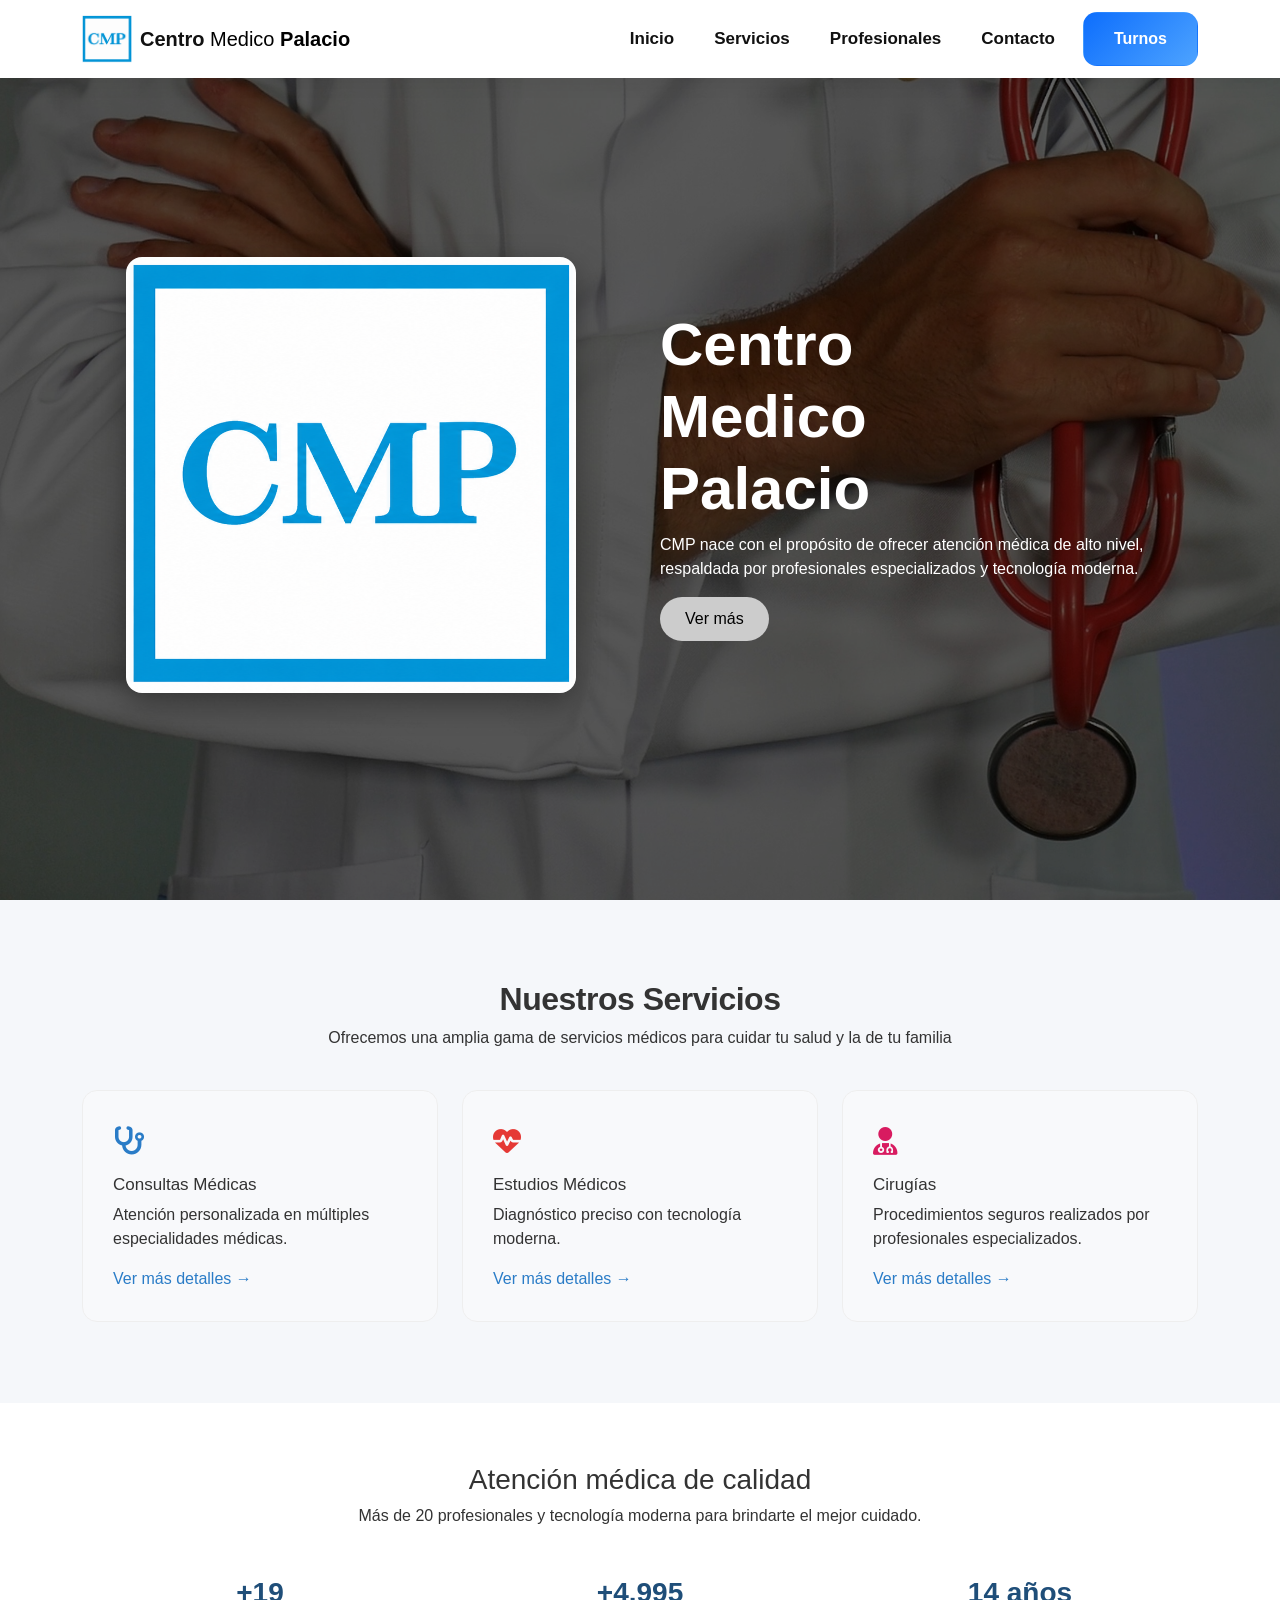
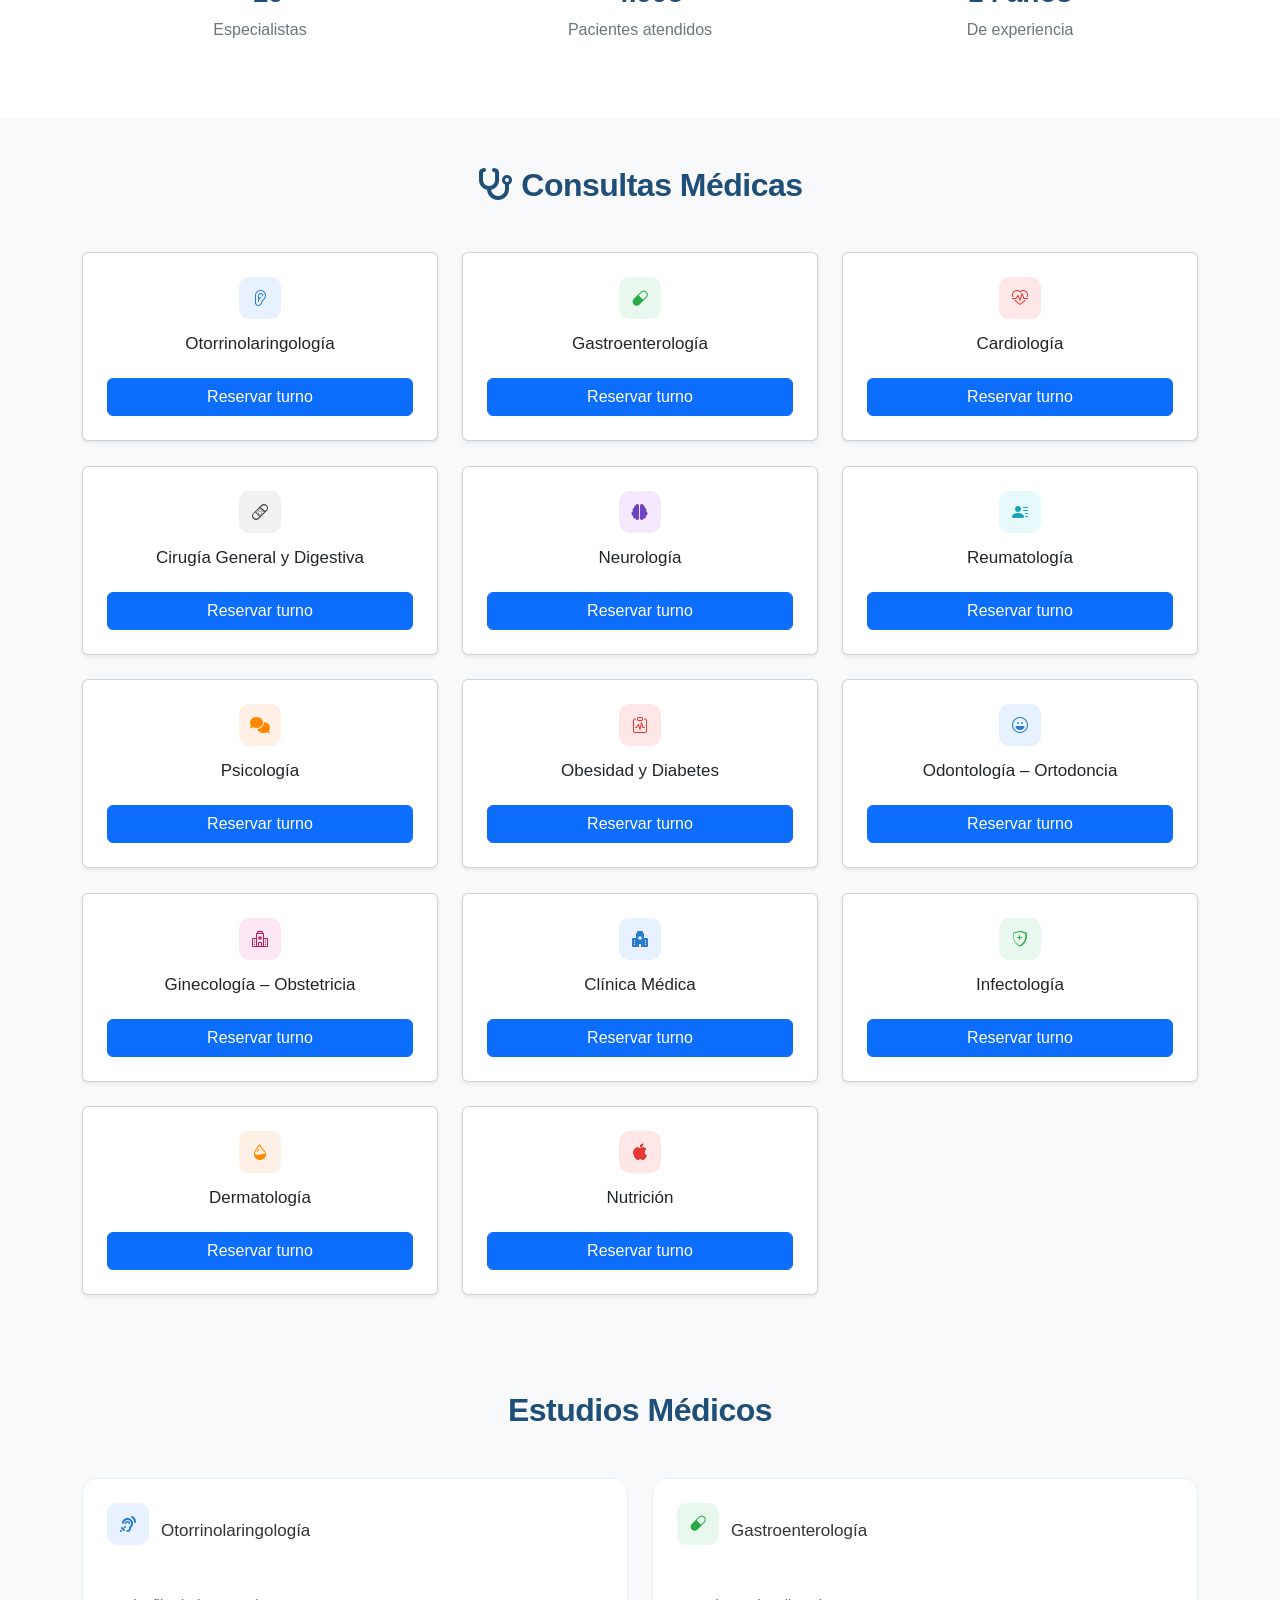
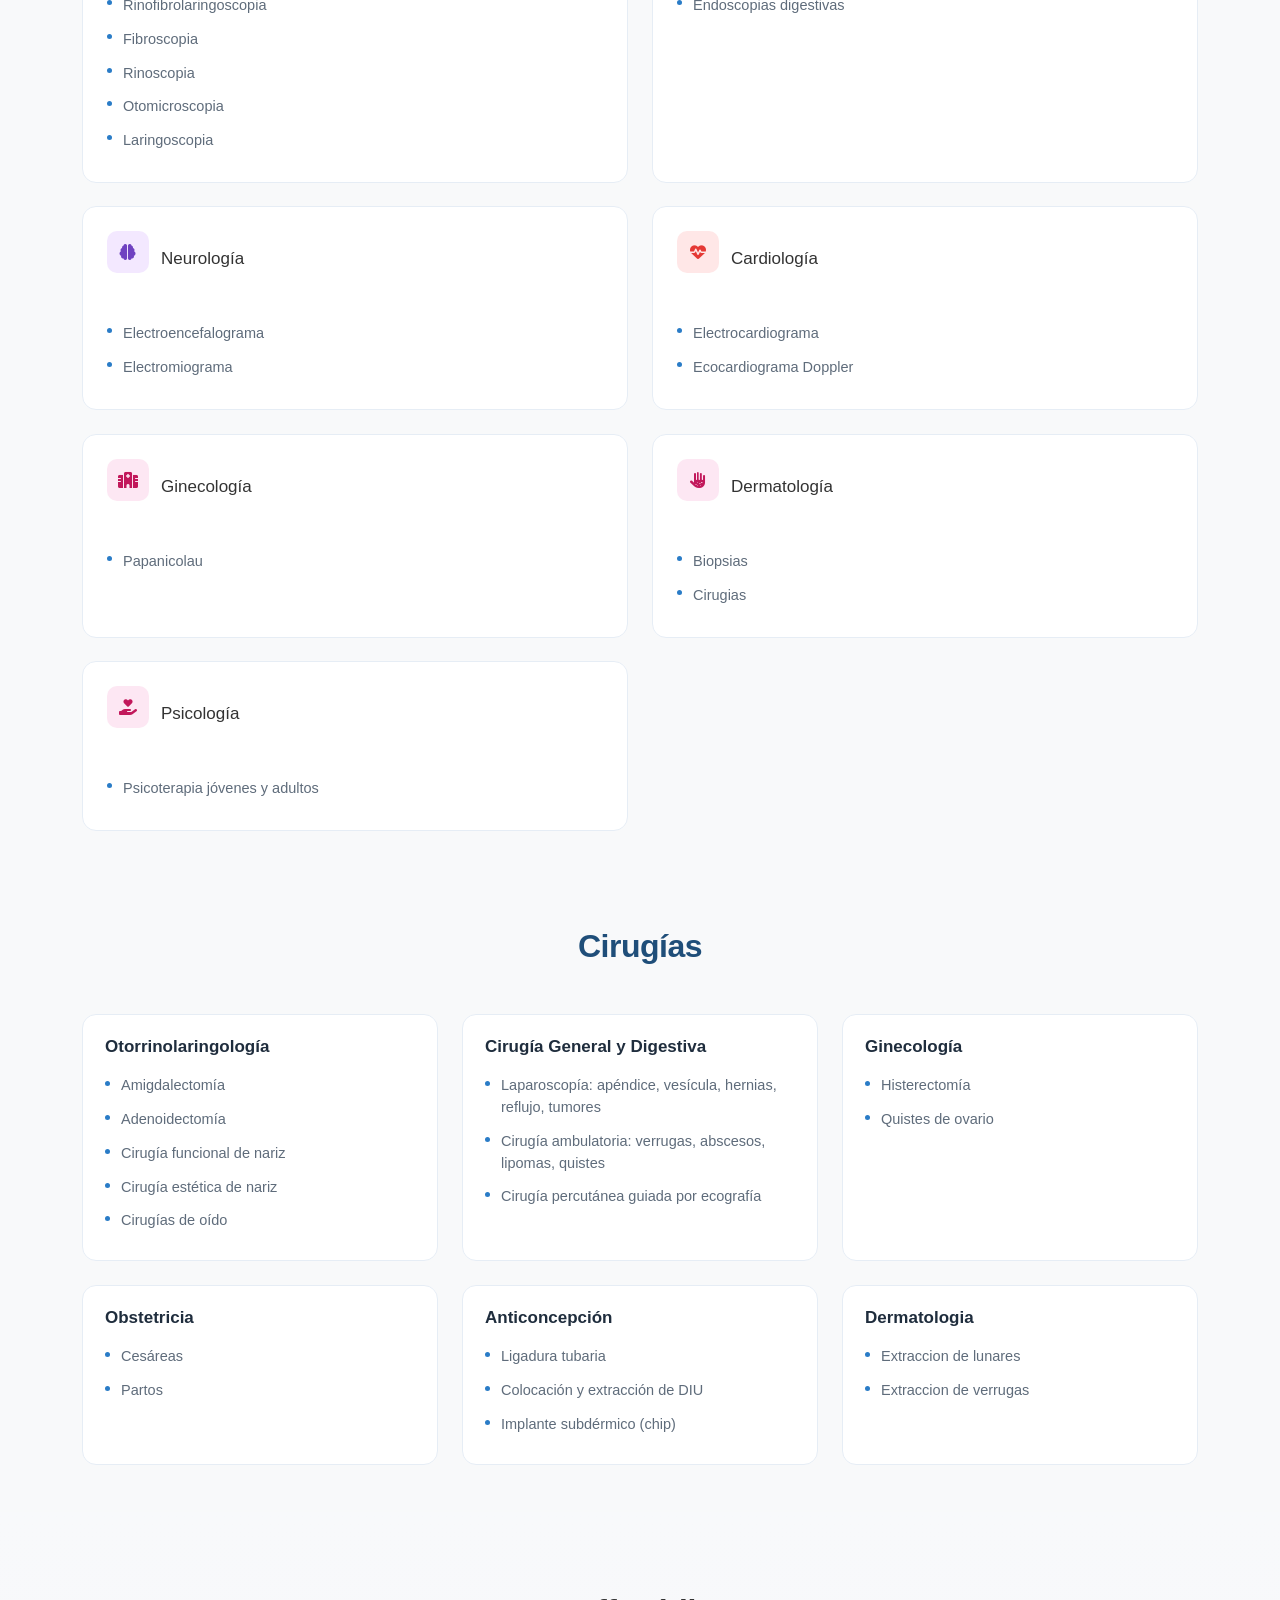
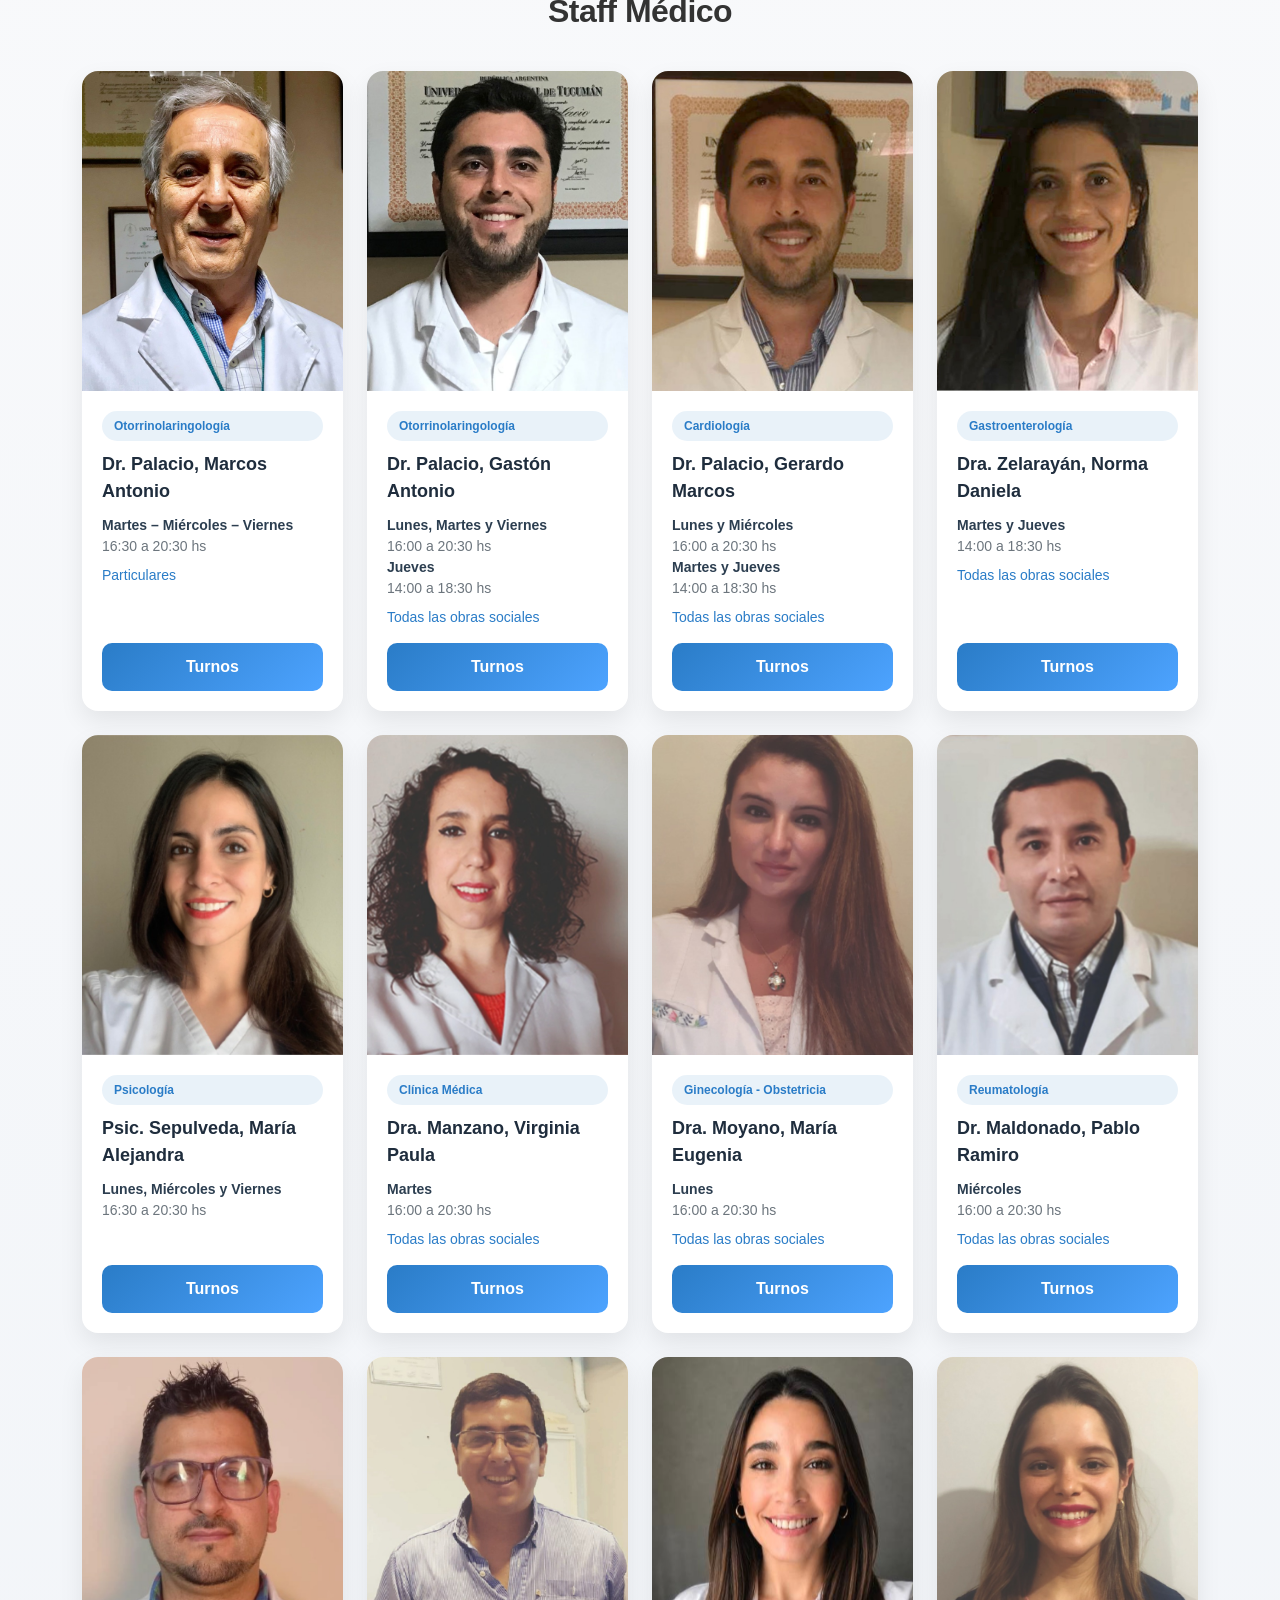
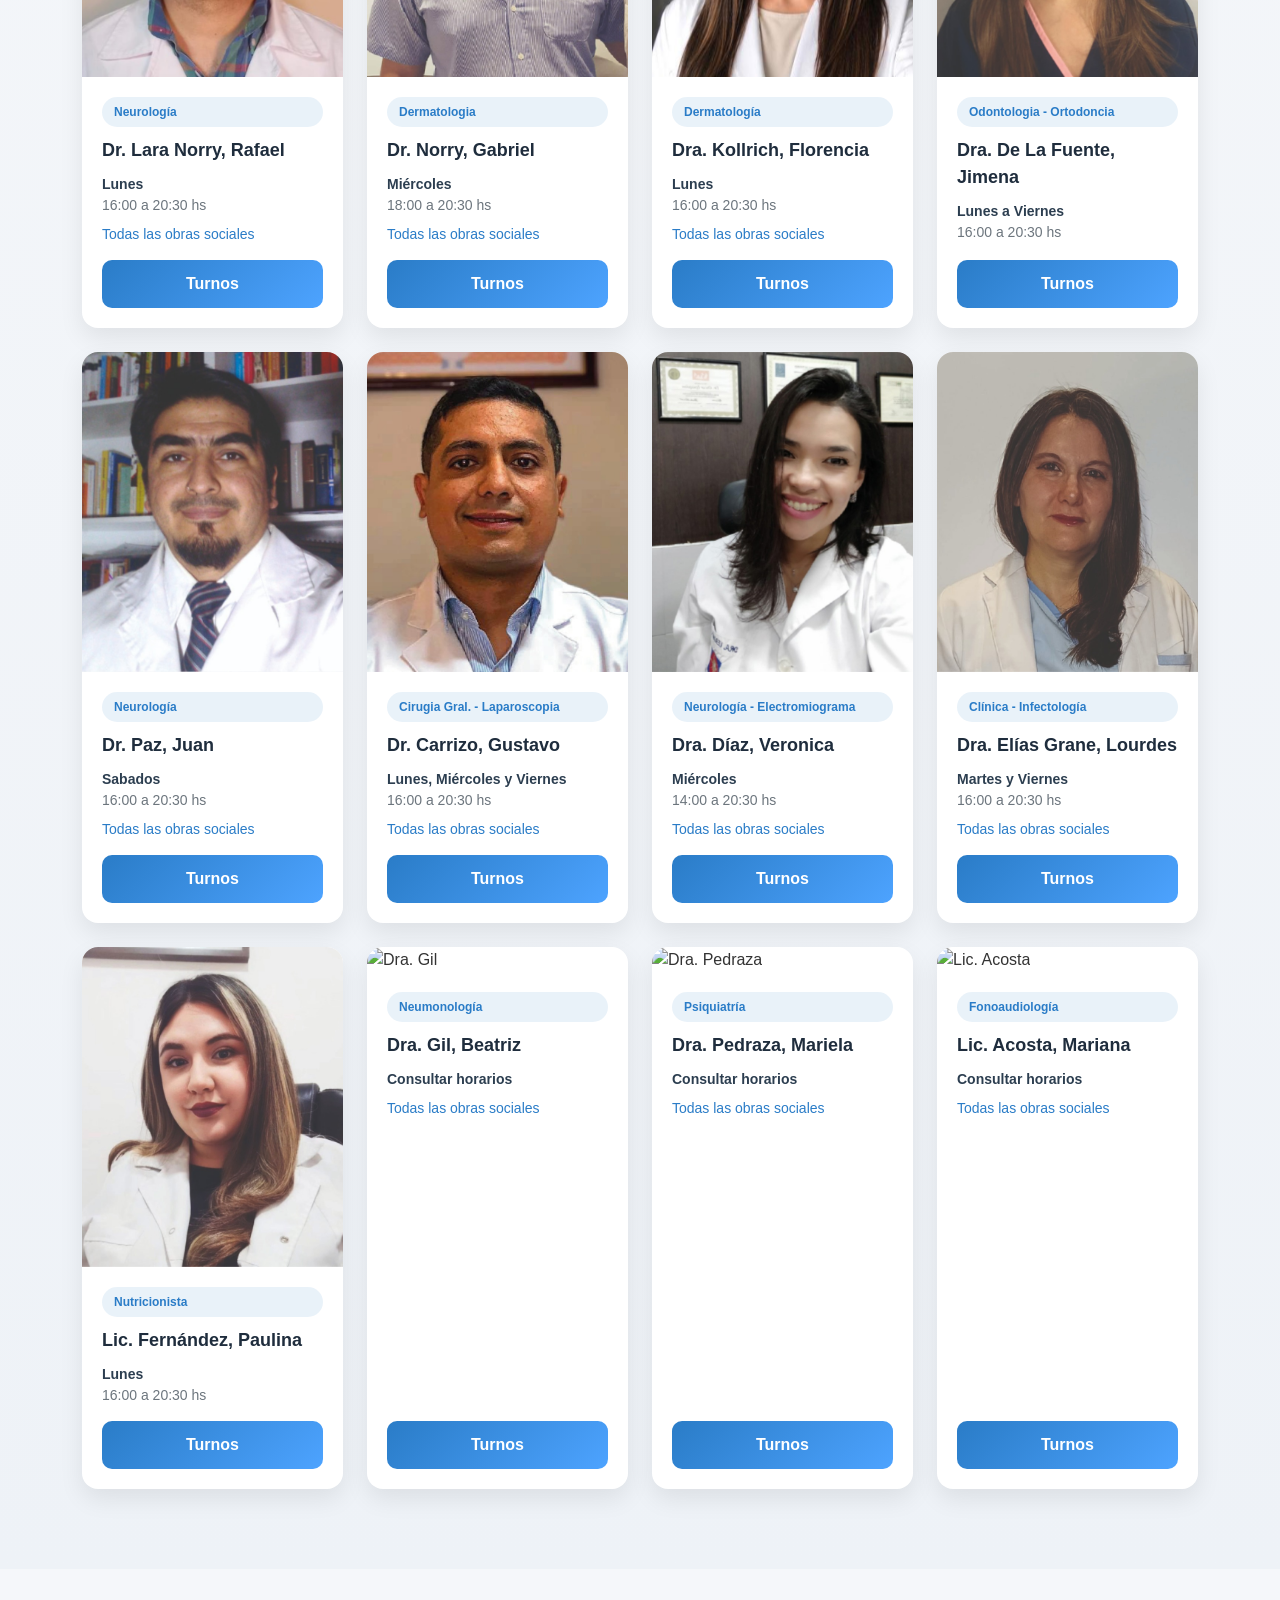
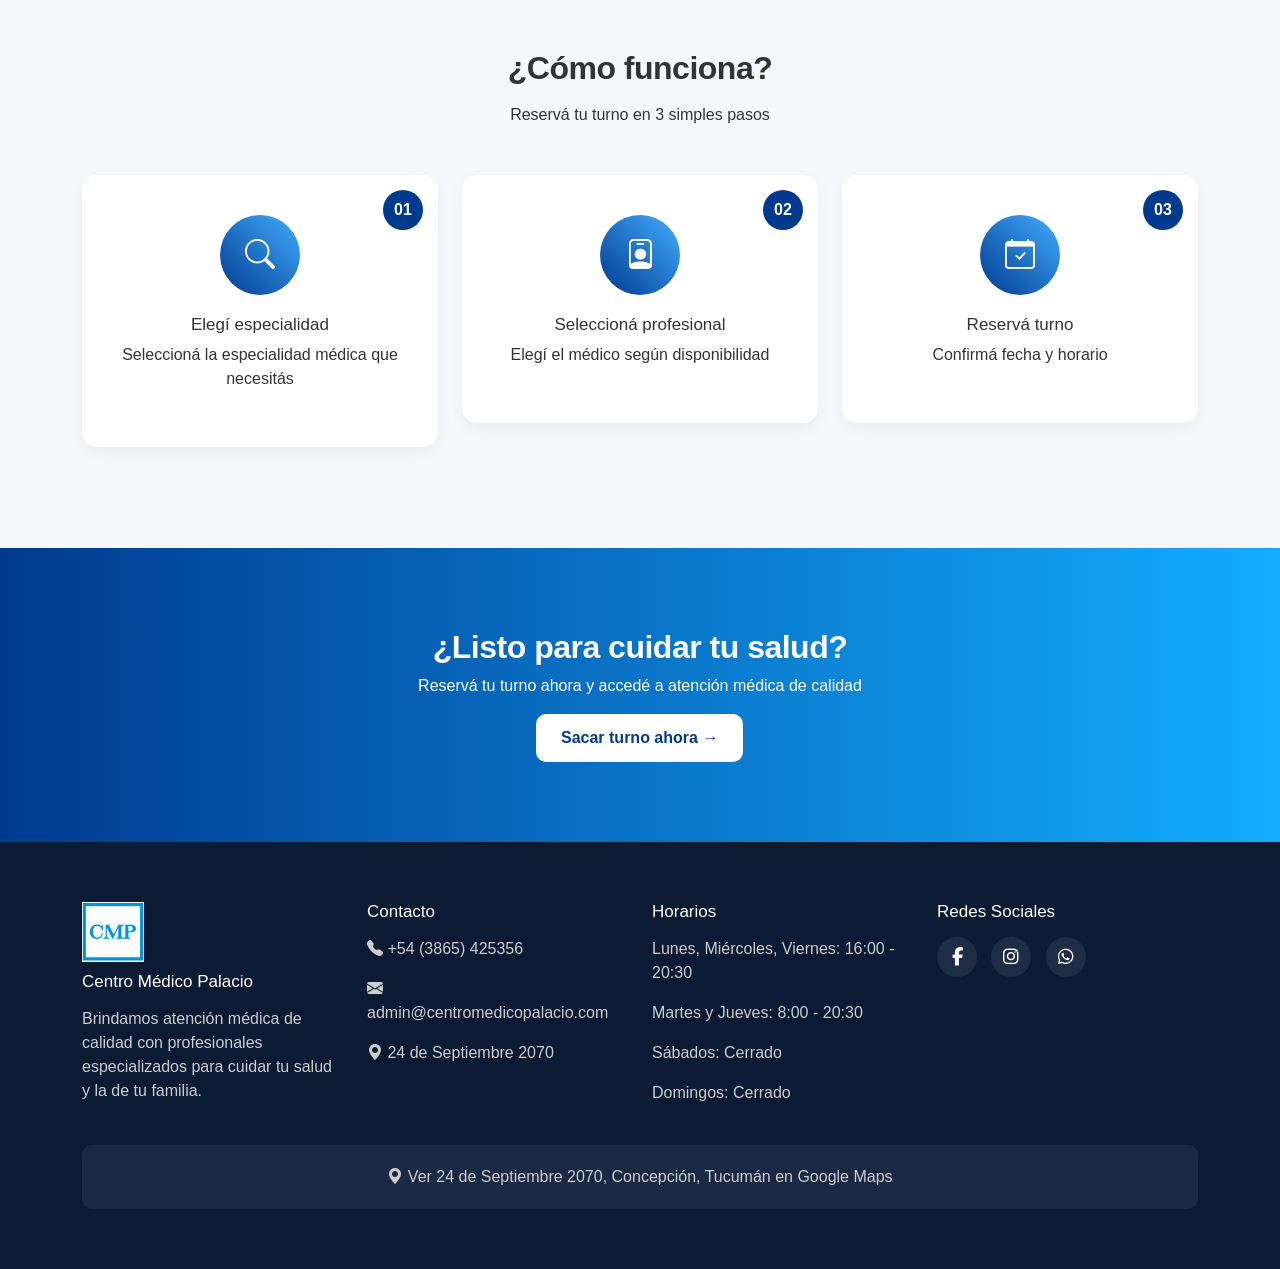
==== commit 5931140a: "agregue estilo en datos de confirmacion y mapa mas funcional" ====
--- a/index.html
+++ b/index.html
@@ -9,7 +9,9 @@
 <link href="https://cdn.jsdelivr.net/npm/bootstrap@5.3.3/dist/css/bootstrap.min.css" rel="stylesheet">
 <link href="https://cdn.jsdelivr.net/npm/bootstrap-icons@1.11.3/font/bootstrap-icons.css" rel="stylesheet">
 <link rel="stylesheet" href="https://cdnjs.cloudflare.com/ajax/libs/font-awesome/6.5.0/css/all.min.css">
+<link rel="stylesheet" href="https://cdnjs.cloudflare.com/ajax/libs/leaflet/1.9.4/leaflet.min.css">
 <link rel="stylesheet" href="styles.css">
+<link rel="stylesheet" href="mapa.css">
 <script src="https://cdn.jsdelivr.net/npm/bootstrap@5.3.3/dist/js/bootstrap.bundle.min.js"></script>
 </head>
 
@@ -612,12 +614,15 @@
     </div>
     <div class="row mt-4">
       <div class="col-12">
-        <iframe src="https://www.google.com/maps?q=24+de+Septiembre+2070&output=embed" width="100%" height="200" style="border:0; border-radius:10px;" allowfullscreen="" loading="lazy"></iframe>
+        <!-- Mapa: se dibuja con mapa.js (Leaflet + OpenStreetMap) -->
+        <div class="mapa-cmp" role="region" aria-label="Mapa de ubicación del Centro Médico Palacio"></div>
       </div>
     </div>
   </div>
 </footer>
 
+<script src="https://cdnjs.cloudflare.com/ajax/libs/leaflet/1.9.4/leaflet.min.js"></script>
+<script src="mapa.js"></script>
 <script>
 function scrollToSection(id){
   document.getElementById(id).scrollIntoView({behavior:'smooth'});
--- a/mapa.css
+++ b/mapa.css
@@ -0,0 +1,112 @@
+/* =====================================================================
+   MAPA DEL FOOTER (ver mapa.js)
+   ===================================================================== */
+
+.mapa-cmp {
+  width: 100%;
+  height: 250px;
+  border-radius: 10px;
+  overflow: hidden;
+  z-index: 0; /* evita que el mapa quede por encima del header fijo */
+  background: #1a2a44;
+}
+
+/* Si Leaflet no carga, se muestra solo un enlace */
+.mapa-cmp--sin-mapa {
+  display: flex;
+  align-items: center;
+  justify-content: center;
+  height: auto;
+  padding: 20px;
+}
+.mapa-cmp--sin-mapa a { color: #ccc; }
+.mapa-cmp--sin-mapa a:hover { color: #fff; }
+
+/* Marcador con el logo */
+.mapa-cmp-marcador { background: none; border: none; }
+
+.mapa-cmp-pin {
+  width: 46px;
+  height: 46px;
+  border-radius: 50% 50% 50% 0;
+  transform: rotate(-45deg);
+  background: #003a87;
+  box-shadow: 0 6px 14px rgba(0,0,0,0.35);
+  display: flex;
+  align-items: center;
+  justify-content: center;
+  animation: mapaPin 0.6s cubic-bezier(0.22, 1, 0.36, 1) backwards;
+}
+
+.mapa-cmp-pin img {
+  width: 32px;
+  height: 32px;
+  border-radius: 50%;
+  background: #fff;
+  object-fit: contain;
+  transform: rotate(45deg);
+}
+
+@keyframes mapaPin {
+  from { opacity: 0; transform: translateY(-20px) rotate(-45deg); }
+  to   { opacity: 1; transform: translateY(0) rotate(-45deg); }
+}
+
+/* Etiqueta con el nombre debajo del marcador */
+.mapa-cmp-etiqueta {
+  background: #003a87;
+  color: #fff;
+  border: none;
+  border-radius: 6px;
+  font-weight: 600;
+  font-size: 12px;
+  padding: 3px 8px;
+  box-shadow: 0 3px 8px rgba(0,0,0,0.25);
+}
+.mapa-cmp-etiqueta::before { border-bottom-color: #003a87; }
+
+/* Cartel al tocar el marcador */
+.mapa-cmp-popup {
+  display: flex;
+  flex-direction: column;
+  gap: 4px;
+  font-family: 'Segoe UI', sans-serif;
+  font-size: 13px;
+  color: #333;
+}
+.mapa-cmp-popup strong { color: #003a87; font-size: 14px; }
+.mapa-cmp-popup a { color: #2a7cc7; text-decoration: none; }
+.mapa-cmp-popup i { margin-right: 4px; }
+
+.mapa-cmp-popup .mapa-cmp-btn,
+.mapa-cmp-control a {
+  display: inline-flex;
+  align-items: center;
+  justify-content: center;
+  gap: 6px;
+  background: #003a87;
+  color: #fff;
+  border-radius: 8px;
+  padding: 7px 12px;
+  font-weight: 600;
+  font-size: 13px;
+  text-decoration: none;
+  transition: background 0.2s, transform 0.2s;
+}
+.mapa-cmp-popup .mapa-cmp-btn { margin-top: 6px; color: #fff; }
+
+.mapa-cmp-popup .mapa-cmp-btn:hover,
+.mapa-cmp-control a:hover {
+  background: #2a7cc7;
+  color: #fff;
+  transform: translateY(-1px);
+}
+
+.mapa-cmp--popup-abierto .mapa-cmp-control { opacity: 0; pointer-events: none; }
+.mapa-cmp-control { transition: opacity 0.2s; }
+
+.mapa-cmp-control a { box-shadow: 0 3px 10px rgba(0,0,0,0.25); font-family: 'Segoe UI', sans-serif; }
+
+@media (prefers-reduced-motion: reduce) {
+  .mapa-cmp-pin { animation: none; }
+}
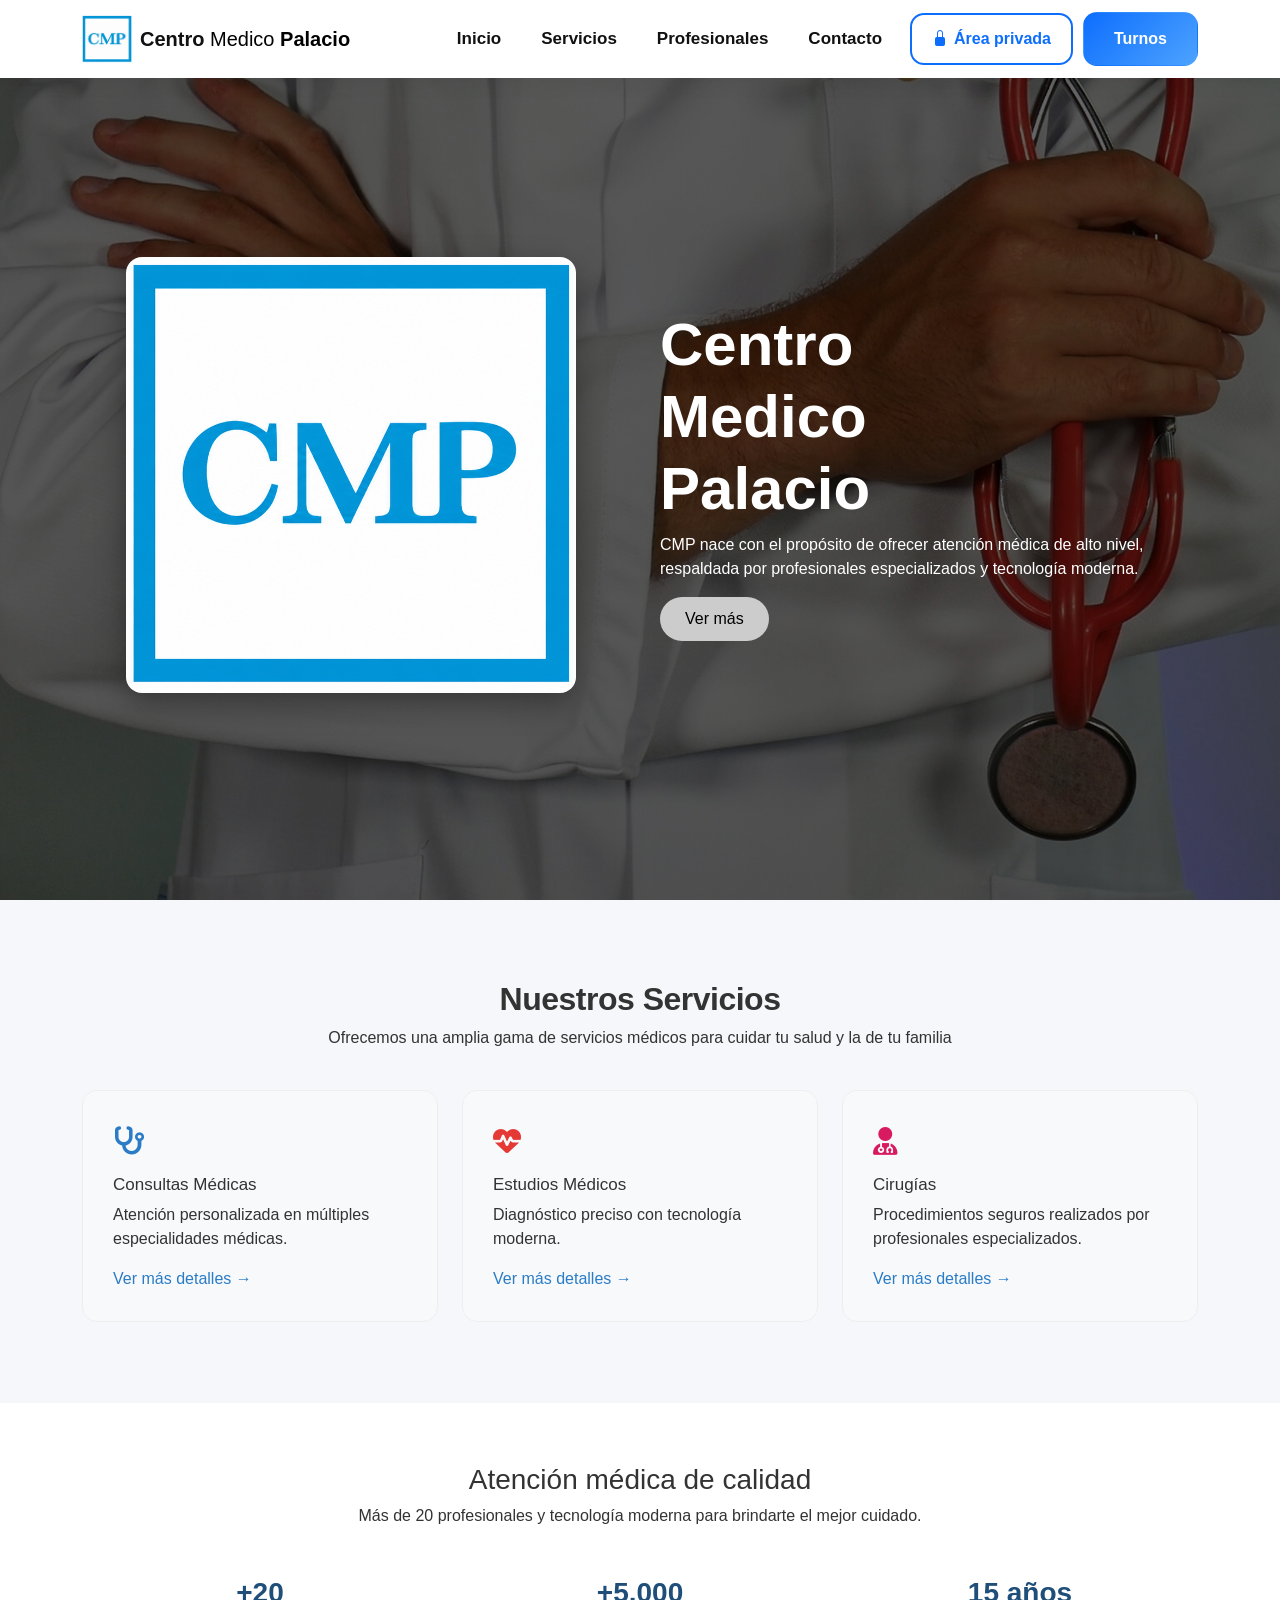
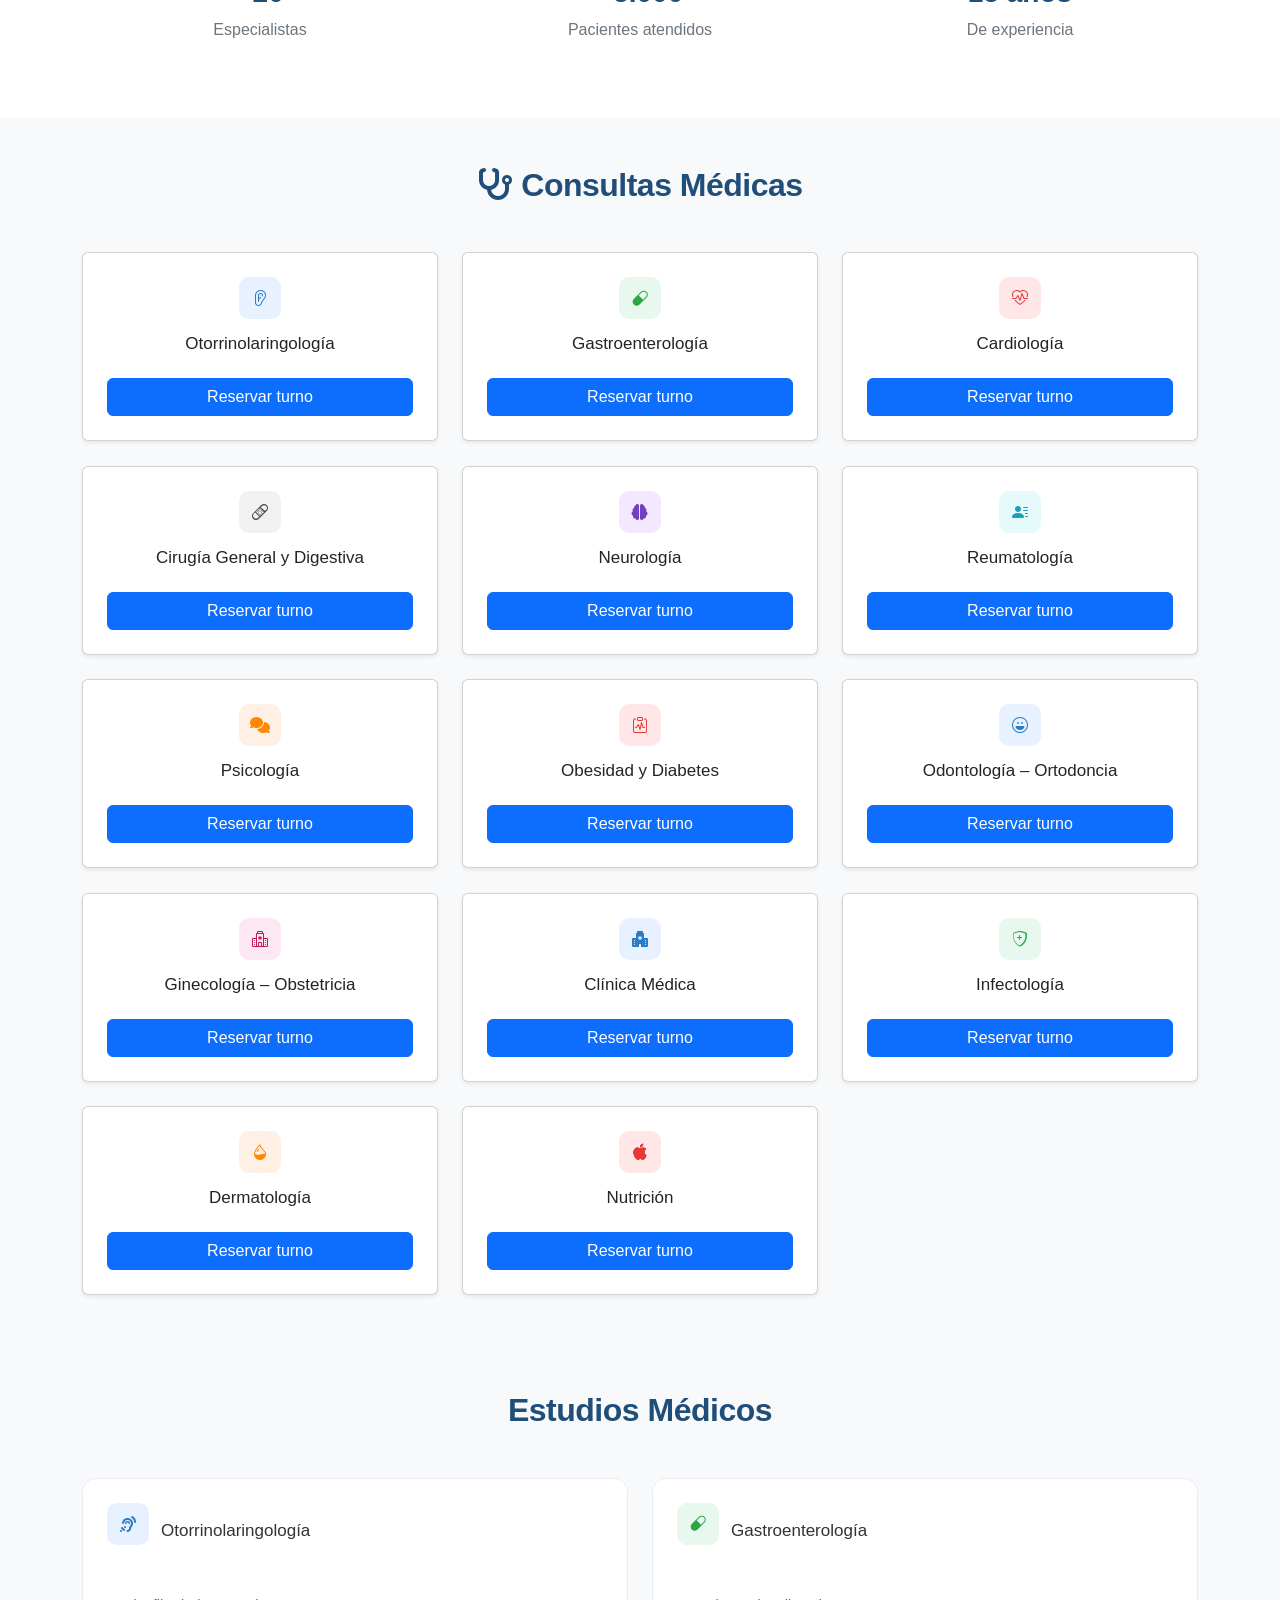
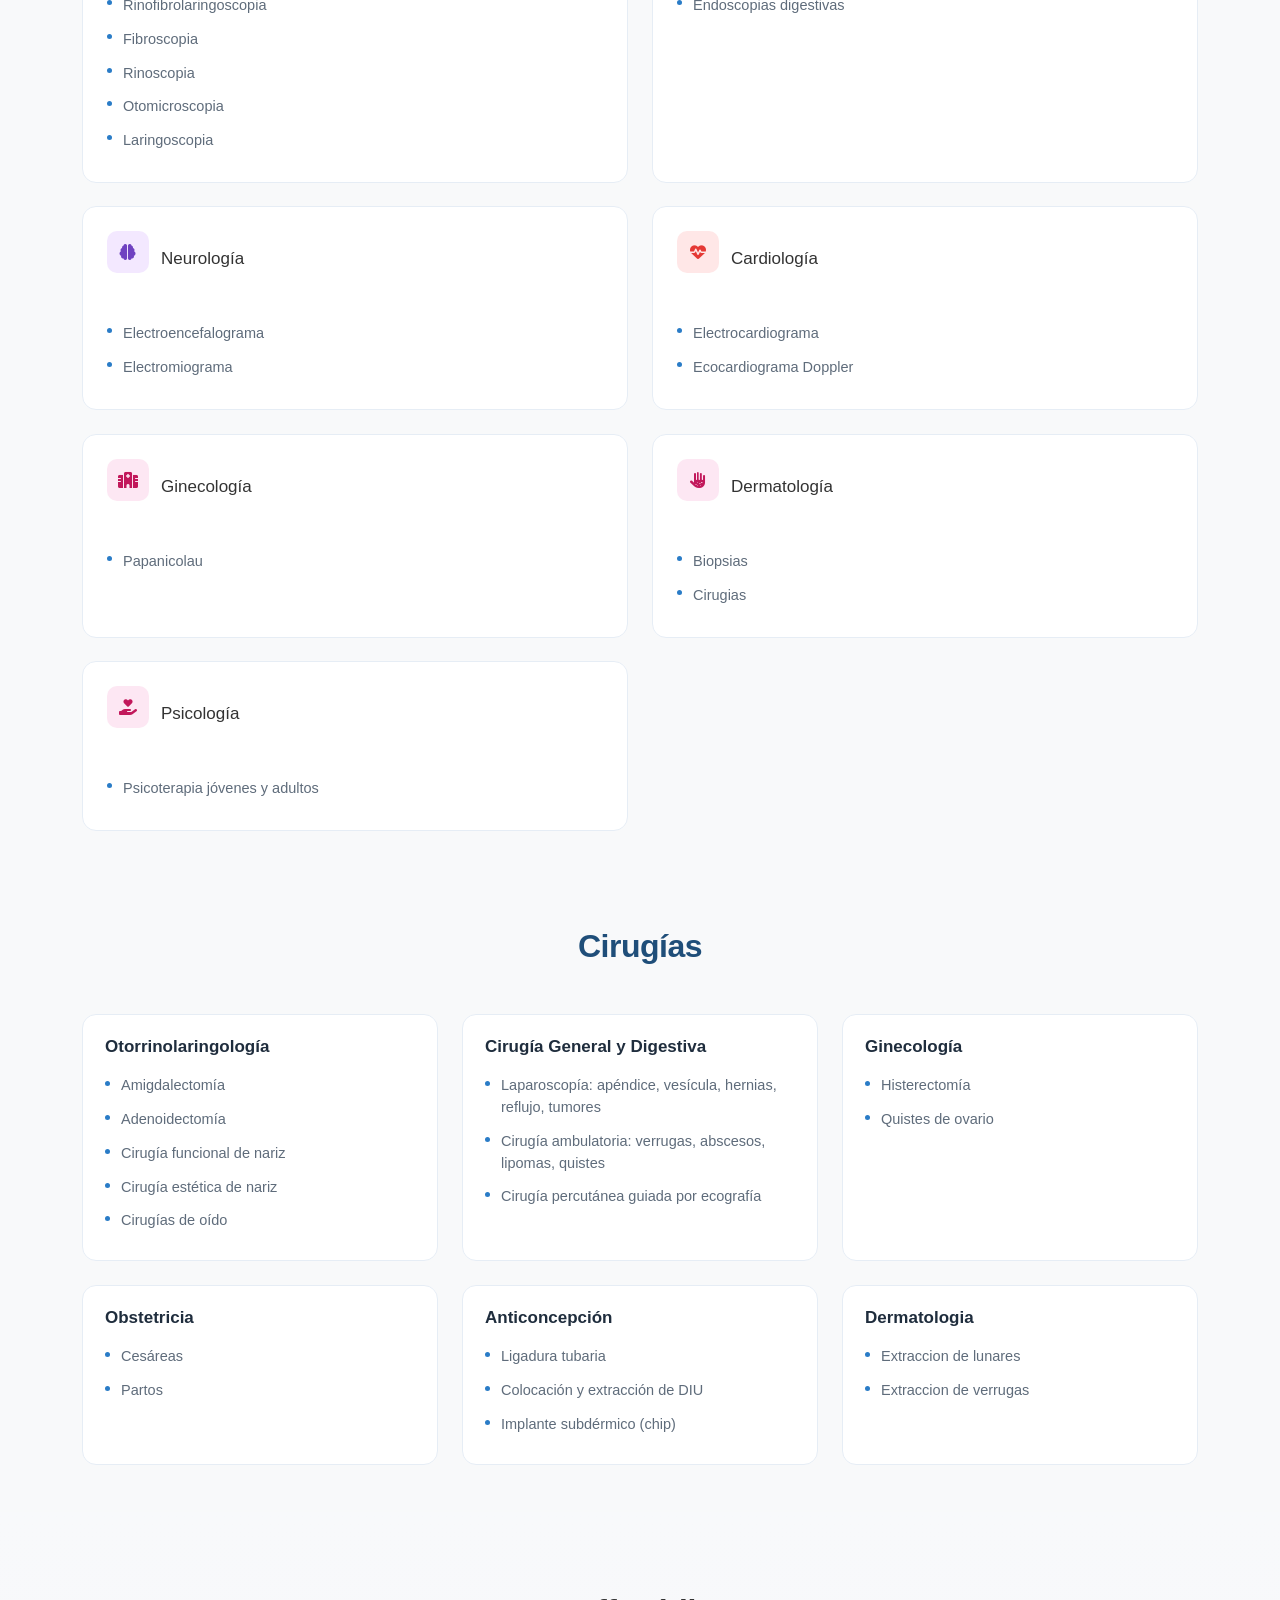
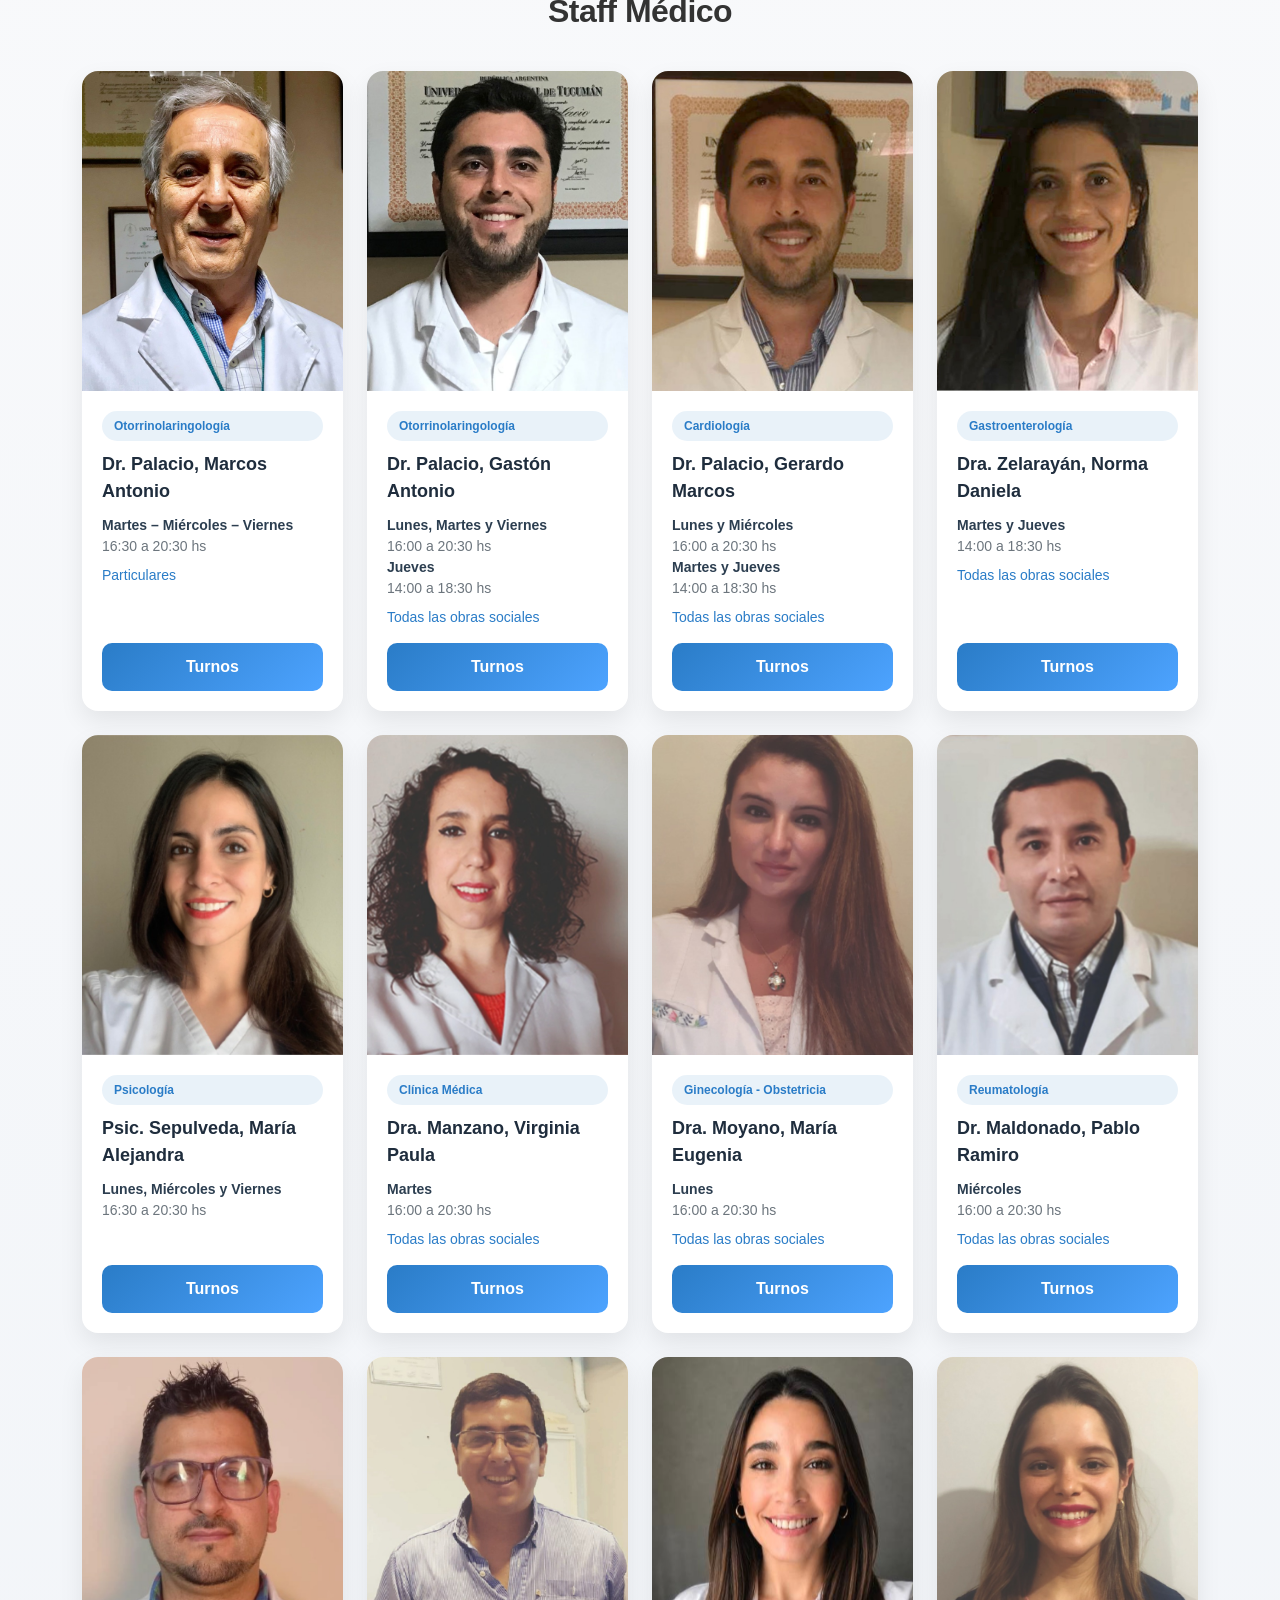
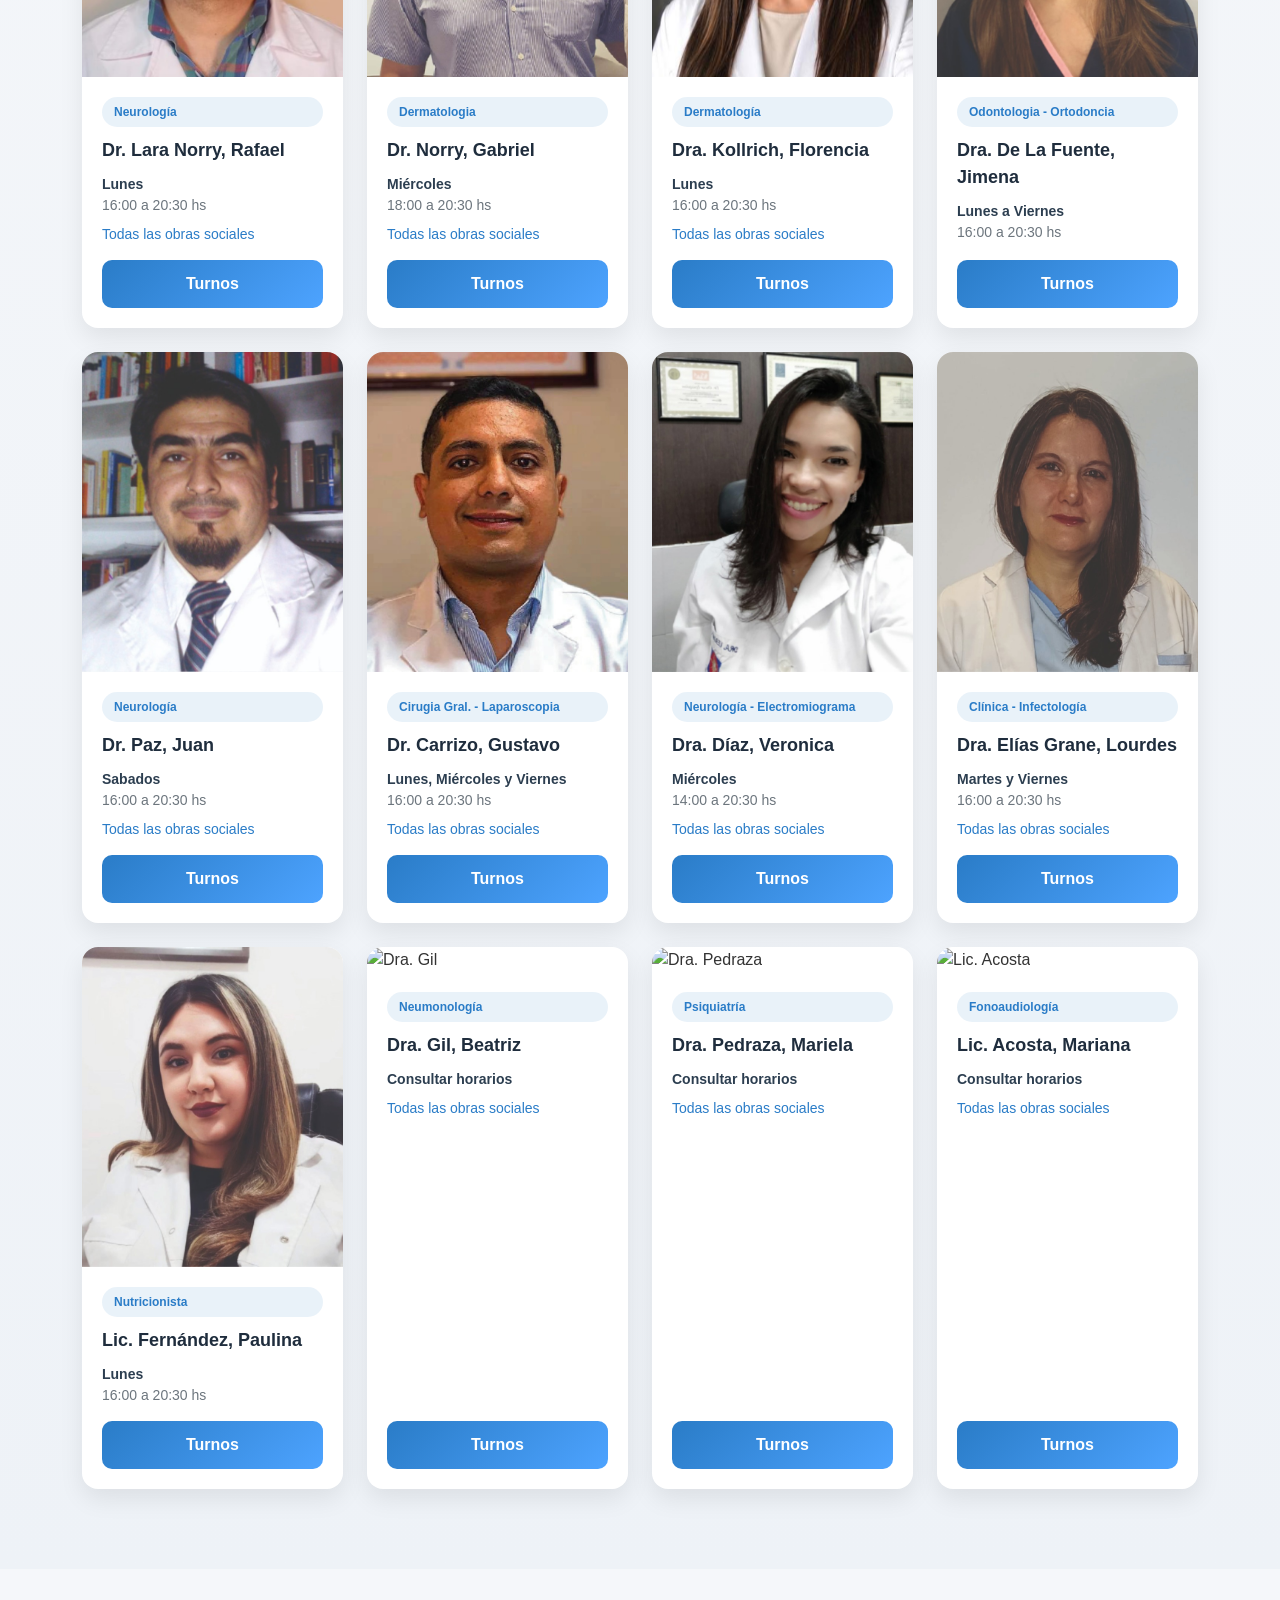
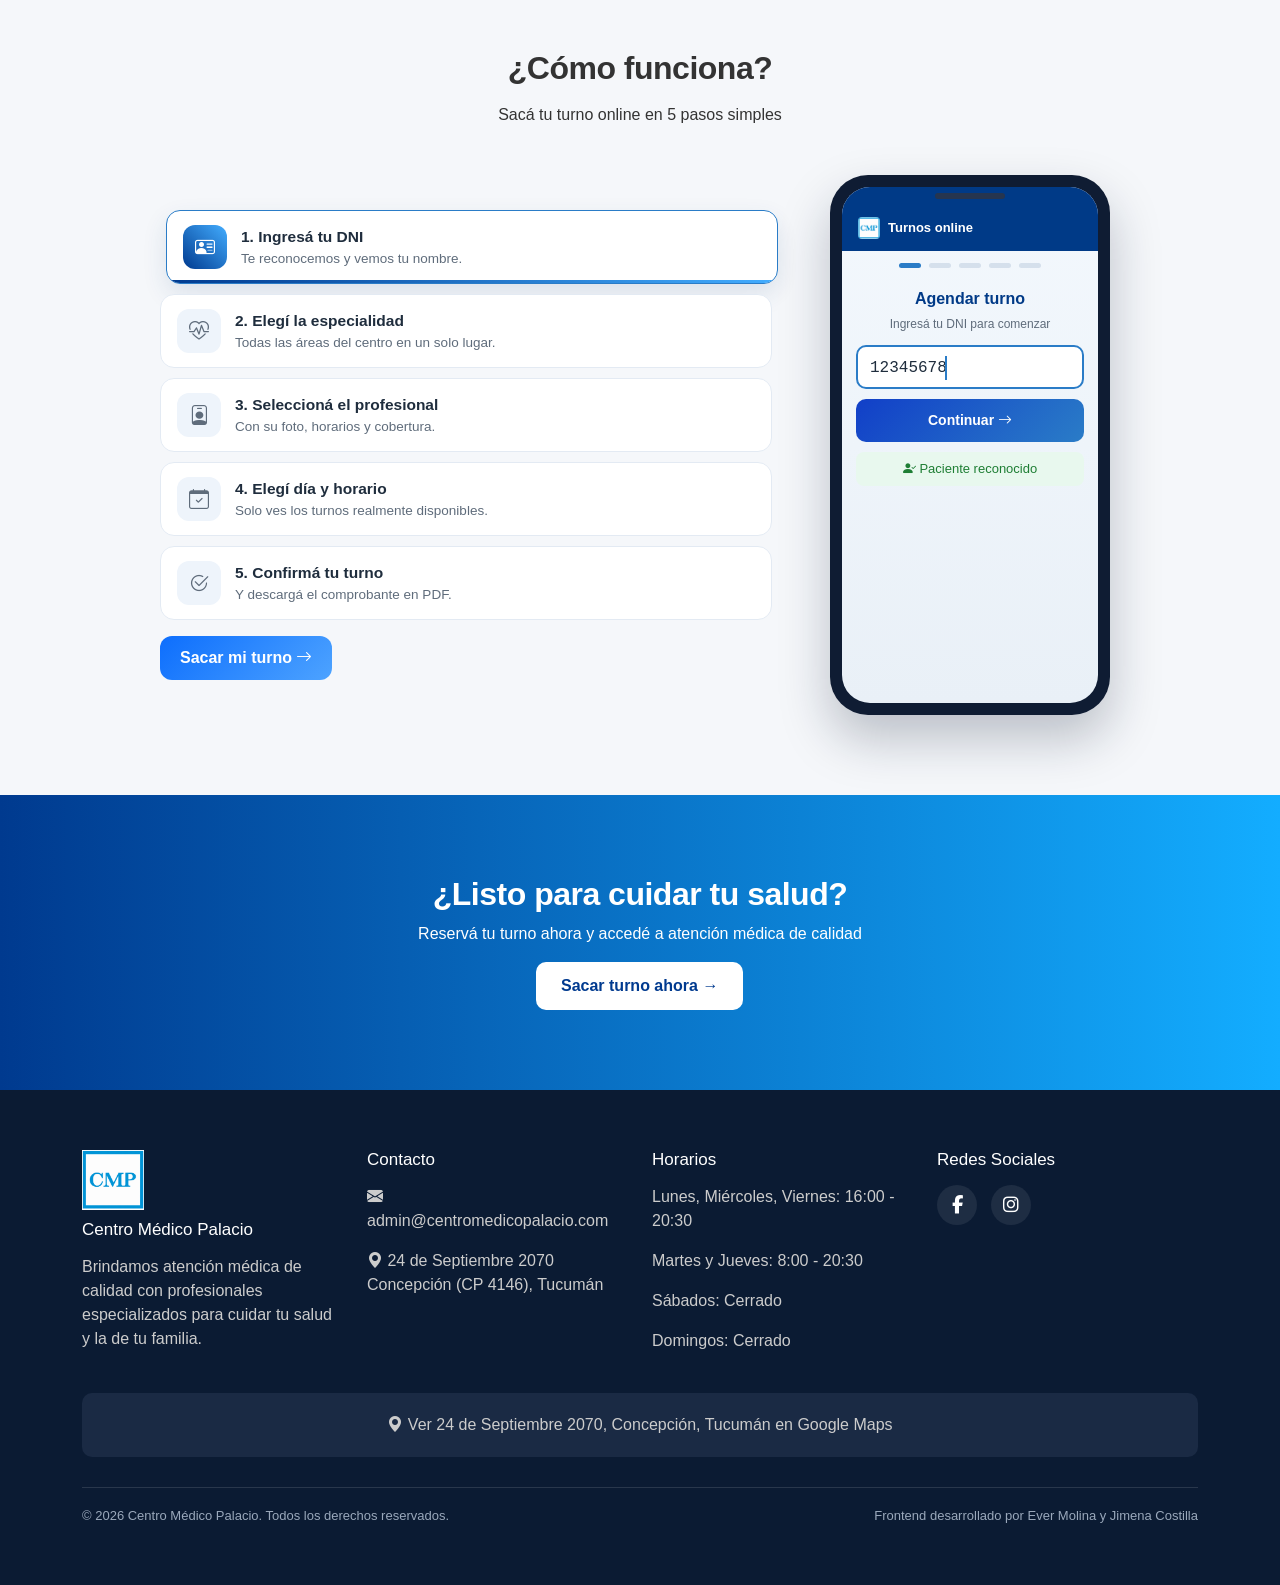
==== commit b1ecb693: "aniamcion, area privada mejora de responsive" ====
--- a/index.html
+++ b/index.html
@@ -10,8 +10,9 @@
 <link href="https://cdn.jsdelivr.net/npm/bootstrap-icons@1.11.3/font/bootstrap-icons.css" rel="stylesheet">
 <link rel="stylesheet" href="https://cdnjs.cloudflare.com/ajax/libs/font-awesome/6.5.0/css/all.min.css">
 <link rel="stylesheet" href="https://cdnjs.cloudflare.com/ajax/libs/leaflet/1.9.4/leaflet.min.css">
-<link rel="stylesheet" href="styles.css">
-<link rel="stylesheet" href="mapa.css">
+<link rel="stylesheet" href="styles.css?v=20261112b">
+<link rel="stylesheet" href="mapa.css?v=20261112b">
+<link rel="stylesheet" href="area-privada.css?v=20261112b">
 <script src="https://cdn.jsdelivr.net/npm/bootstrap@5.3.3/dist/js/bootstrap.bundle.min.js"></script>
 </head>
 
@@ -40,7 +41,10 @@
           <li class="nav-item"><a class="nav-link" href="#profesionales">Profesionales</a></li>
           <li class="nav-item"><a class="nav-link" href="#contacto">Contacto</a></li>
         </ul>
-        <div class="text-center">
+        <div class="nav-acciones">
+          <button type="button" class="btn btn-area-privada" data-area-privada>
+            <i class="bi bi-lock-fill"></i> Área privada
+          </button>
           <a href="especialidadesturnos.html" class="btn btn-turnos">Turnos</a>
         </div>
       </div>
@@ -56,7 +60,7 @@
     <div class="hero-text">
       <h1>Centro<br>Medico<br>Palacio</h1>
       <p>CMP nace con el propósito de ofrecer atención médica de alto nivel, respaldada por profesionales especializados y tecnología moderna.</p>
-      <button class="btn-main" onclick="scrollToSection('servicios')">Ver más</button>
+      <button class="btn-main" onclick="irASeccion('servicios')">Ver más</button>
     </div>
   </div>
 </section>
@@ -69,7 +73,7 @@
     </div>
     <div class="row g-4">
       <div class="col-md-4 reveal reveal-delay-1">
-        <div class="service-card" onclick="scrollToSection('consultas')">
+        <div class="service-card" onclick="irASeccion('consultas')">
           <div class="service-icon icon-blue"><i class="fa-solid fa-stethoscope"></i></div>
           <h5>Consultas Médicas</h5>
           <p>Atención personalizada en múltiples especialidades médicas.</p>
@@ -77,7 +81,7 @@
         </div>
       </div>
       <div class="col-md-4 reveal reveal-delay-2">
-        <div class="service-card" onclick="scrollToSection('estudios')">
+        <div class="service-card" onclick="irASeccion('estudios')">
           <div class="service-icon icon-red"><i class="fa-solid fa-heart-pulse"></i></div>
           <h5>Estudios Médicos</h5>
           <p>Diagnóstico preciso con tecnología moderna.</p>
@@ -85,7 +89,7 @@
         </div>
       </div>
       <div class="col-md-4 reveal reveal-delay-3">
-        <div class="service-card" onclick="scrollToSection('cirugias')">
+        <div class="service-card" onclick="irASeccion('cirugias')">
           <div class="service-icon icon-pink"><i class="fa-solid fa-user-doctor"></i></div>
           <h5>Cirugías</h5>
           <p>Procedimientos seguros realizados por profesionales especializados.</p>
@@ -100,7 +104,7 @@
   <div class="container text-center">
     <h3 class="reveal">Atención médica de calidad</h3>
     <p class="mb-5 reveal reveal-delay-1">Más de 20 profesionales y tecnología moderna para brindarte el mejor cuidado.</p>
-    <div class="row">
+    <div class="row fila-3-movil">
       <div class="col-md-4 reveal reveal-delay-1">
         <div class="trust-item">
           <h4><span class="counter" data-count="20" data-prefix="+">0</span></h4>
@@ -126,7 +130,7 @@
 <section id="consultas" class="bg-light py-5">
   <div class="container">
     <h2 class="mb-5 text-center reveal" style="color: var(--primary);"><i class="fa-solid fa-stethoscope"></i> Consultas Médicas</h2>
-    <div class="row g-4">
+    <div class="row g-4 grilla-2-movil">
       <div class="col-md-4 reveal"><div class="card text-center p-4 shadow-sm h-100"><i class="bi bi-ear icon-card blue"></i><h5>Otorrinolaringología</h5><a href="especialidadesturnos.html?especialidad=otorrinolaringologia" class="btn btn-primary mt-3">Reservar turno</a></div></div>
       <div class="col-md-4 reveal"><div class="card text-center p-4 shadow-sm h-100"><i class="bi bi-capsule icon-card green"></i><h5>Gastroenterología</h5><a href="especialidadesturnos.html?especialidad=gastroenterologia" class="btn btn-primary mt-3">Reservar turno</a></div></div>
       <div class="col-md-4 reveal"><div class="card text-center p-4 shadow-sm h-100"><i class="bi bi-heart-pulse icon-card red"></i><h5>Cardiología</h5><a href="especialidadesturnos.html?especialidad=cardiologia" class="btn btn-primary mt-3">Reservar turno</a></div></div>
@@ -148,7 +152,8 @@
 <section id="estudios" class="py-5 bg-light">
   <div class="container">
     <h2 class="text-center mb-5 reveal" style="color: var(--primary);">Estudios Médicos</h2>
-    <div class="row g-4">
+    <p class="desliza-movil" aria-hidden="true"><i class="bi bi-arrow-left-right"></i> Deslizá para ver más</p>
+    <div class="row g-4 carrusel-movil">
       <div class="col-md-6 reveal"><div class="estudio-card"><div class="estudio-header"><div class="icon-card blue"><i class="fa-solid fa-ear-listen"></i></div><h5>Otorrinolaringología</h5></div><ul class="estudio-list"><li>Rinofibrolaringoscopia</li><li>Fibroscopia</li><li>Rinoscopia</li><li>Otomicroscopia</li><li>Laringoscopia</li></ul></div></div>
       <div class="col-md-6 reveal"><div class="estudio-card"><div class="estudio-header"><div class="icon-card green"><i class="bi bi-capsule"></i></div><h5>Gastroenterología</h5></div><ul class="estudio-list"><li>Endoscopias digestivas</li></ul></div></div>
       <div class="col-md-6 reveal"><div class="estudio-card"><div class="estudio-header"><div class="icon-card purple"><i class="fa-solid fa-brain"></i></div><h5>Neurología</h5></div><ul class="estudio-list"><li>Electroencefalograma</li><li>Electromiograma</li></ul></div></div>
@@ -163,7 +168,8 @@
 <section id="cirugias" class="bg-light py-5">
   <div class="container">
     <h2 class="text-center mb-5 reveal" style="color: var(--primary);"> Cirugías</h2>
-    <div class="row g-4">
+    <p class="desliza-movil" aria-hidden="true"><i class="bi bi-arrow-left-right"></i> Deslizá para ver más</p>
+    <div class="row g-4 carrusel-movil">
       <div class="col-md-4 reveal reveal-delay-1"><div class="cirugia-card"><h5>Otorrinolaringología</h5><ul><li>Amigdalectomía</li><li>Adenoidectomía</li><li>Cirugía funcional de nariz</li><li>Cirugía estética de nariz</li><li>Cirugías de oído</li></ul></div></div>
       <div class="col-md-4 reveal reveal-delay-2"><div class="cirugia-card"><h5>Cirugía General y Digestiva</h5><ul><li>Laparoscopía: apéndice, vesícula, hernias, reflujo, tumores</li><li>Cirugía ambulatoria: verrugas, abscesos, lipomas, quistes</li><li>Cirugía percutánea guiada por ecografía</li></ul></div></div>
       <div class="col-md-4 reveal reveal-delay-3"><div class="cirugia-card"><h5>Ginecología</h5><ul><li>Histerectomía</li><li>Quistes de ovario</li></ul></div></div>
@@ -179,7 +185,7 @@
     <div class="title text-center reveal">
       <h2>Staff Médico</h2>
     </div>
-    <div class="row g-4">
+    <div class="row g-4 staff-lista">
       <div class="col-md-3 col-sm-6 reveal">
         <div class="staff-card">
           <div class="staff-img-wrap">
@@ -527,50 +533,126 @@
   </div>
 </section>
 
-<!-- COMO FUNCIONA PARA LA SECCION DE TURNOS -->
-<section class="how-section">
-  <div class="container text-center">
-
-    <h2 class="mb-3 reveal">¿Cómo funciona?</h2>
-    <p class="mb-5 reveal reveal-delay-1">Reservá tu turno en 3 simples pasos</p>
-
-    <div class="row justify-content-center">
-
-      <div class="col-md-4 reveal reveal-delay-1">
-        <div class="step-card">
-          <div class="step-number">01</div>
-          <div class="icon-circle">
-            <i class="bi bi-search"></i>
-          </div>
-          <h5>Elegí especialidad</h5>
-          <p>Seleccioná la especialidad médica que necesitás</p>
-        </div>
-      </div>
-
-      <div class="col-md-4 reveal reveal-delay-2">
-        <div class="step-card">
-          <div class="step-number">02</div>
-          <div class="icon-circle">
-            <i class="bi bi-person-badge"></i>
-          </div>
-          <h5>Seleccioná profesional</h5>
-          <p>Elegí el médico según disponibilidad</p>
-        </div>
-      </div>
-
-      <div class="col-md-4 reveal reveal-delay-3">
-        <div class="step-card">
-          <div class="step-number">03</div>
-          <div class="icon-circle">
-            <i class="bi bi-calendar-check"></i>
-          </div>
-          <h5>Reservá turno</h5>
-          <p>Confirmá fecha y horario</p>
-        </div>
-      </div>
-
-    </div>
-
+<!-- COMO FUNCIONA: demostración animada del sistema de turnos (como-funciona.js) -->
+<section class="how-section" id="como-funciona">
+  <div class="container">
+
+    <div class="text-center">
+      <h2 class="mb-3 reveal">¿Cómo funciona?</h2>
+      <p class="mb-5 reveal reveal-delay-1">Sacá tu turno online en 5 pasos simples</p>
+    </div>
+
+    <div class="cf-demo reveal" id="comoFunciona">
+
+      <!-- Lista de pasos: avanzan solos y también se pueden tocar -->
+      <div class="cf-lado-pasos">
+        <div class="cf-pasos" role="tablist" aria-label="Pasos para sacar un turno">
+          <button type="button" class="cf-paso activo" role="tab" aria-selected="true" data-paso="0">
+            <span class="cf-paso-num"><i class="bi bi-person-vcard"></i></span>
+            <span class="cf-paso-texto"><strong>1. Ingresá tu DNI</strong><small>Te reconocemos y vemos tu nombre.</small></span>
+            <span class="cf-paso-barra"></span>
+          </button>
+          <button type="button" class="cf-paso" role="tab" aria-selected="false" data-paso="1">
+            <span class="cf-paso-num"><i class="bi bi-heart-pulse"></i></span>
+            <span class="cf-paso-texto"><strong>2. Elegí la especialidad</strong><small>Todas las áreas del centro en un solo lugar.</small></span>
+            <span class="cf-paso-barra"></span>
+          </button>
+          <button type="button" class="cf-paso" role="tab" aria-selected="false" data-paso="2">
+            <span class="cf-paso-num"><i class="bi bi-person-badge"></i></span>
+            <span class="cf-paso-texto"><strong>3. Seleccioná el profesional</strong><small>Con su foto, horarios y cobertura.</small></span>
+            <span class="cf-paso-barra"></span>
+          </button>
+          <button type="button" class="cf-paso" role="tab" aria-selected="false" data-paso="3">
+            <span class="cf-paso-num"><i class="bi bi-calendar-check"></i></span>
+            <span class="cf-paso-texto"><strong>4. Elegí día y horario</strong><small>Solo ves los turnos realmente disponibles.</small></span>
+            <span class="cf-paso-barra"></span>
+          </button>
+          <button type="button" class="cf-paso" role="tab" aria-selected="false" data-paso="4">
+            <span class="cf-paso-num"><i class="bi bi-check2-circle"></i></span>
+            <span class="cf-paso-texto"><strong>5. Confirmá tu turno</strong><small>Y descargá el comprobante en PDF.</small></span>
+            <span class="cf-paso-barra"></span>
+          </button>
+        </div>
+        <div class="cf-acciones">
+          <a href="especialidadesturnos.html" class="cf-probar">Sacar mi turno <i class="bi bi-arrow-right"></i></a>
+        </div>
+      </div>
+
+      <!-- Celular con la pantalla de turnos (solo ilustrativo) -->
+      <div class="cf-lado-celular" aria-hidden="true">
+        <div class="cf-celular">
+          <div class="cf-pantalla">
+            <div class="cf-barra-sup"><img src="logoNUEVO.png" alt=""> Turnos online</div>
+            <div class="cf-mini-stepper"><i class="hecho"></i><i></i><i></i><i></i><i></i></div>
+
+            <!-- Escena 1: DNI -->
+            <div class="cf-escena activa">
+              <p class="cf-titulo">Agendar turno</p>
+              <p class="cf-sub">Ingresá tu DNI para comenzar</p>
+              <div class="cf-input"><span class="cf-tipeo">12345678</span></div>
+              <div class="cf-btn cf-objetivo" style="--d: 1.9s">Continuar <i class="bi bi-arrow-right"></i><span class="cf-tap"></span></div>
+              <div class="cf-aparece cf-ok" style="--d: 2.5s"><i class="bi bi-person-check-fill"></i> Paciente reconocido</div>
+            </div>
+
+            <!-- Escena 2: Especialidad -->
+            <div class="cf-escena">
+              <p class="cf-titulo">Especialidad</p>
+              <div class="cf-grilla">
+                <span class="cf-opcion cf-objetivo" style="--d: 1.4s">Cardiología<span class="cf-tap"></span></span>
+                <span class="cf-opcion">Dermatología</span>
+                <span class="cf-opcion">Neurología</span>
+                <span class="cf-opcion">Odontología</span>
+                <span class="cf-opcion">Nutrición</span>
+                <span class="cf-opcion">Psicología</span>
+              </div>
+            </div>
+
+            <!-- Escena 3: Profesional -->
+            <div class="cf-escena">
+              <p class="cf-titulo">Profesionales</p>
+              <p class="cf-sub">Cardiología</p>
+              <div class="cf-medico cf-objetivo" style="--d: 1.4s">
+                <img src="img/palacio3.jpeg" alt="">
+                <span><strong>Dr. Gerardo M. Palacio</strong><small>Todas las obras sociales</small></span>
+                <span class="cf-tap"></span>
+              </div>
+            </div>
+
+            <!-- Escena 4: Fecha y hora -->
+            <div class="cf-escena">
+              <p class="cf-titulo">Fecha y hora</p>
+              <div class="cf-dias">
+                <span class="cf-dia cf-objetivo" style="--d: 1s"><b>LUN</b>16<span class="cf-tap"></span></span>
+                <span class="cf-dia"><b>MAR</b>17</span>
+                <span class="cf-dia cf-dia-feriado"><b>LUN</b>23<em>Feriado</em></span>
+              </div>
+              <div class="cf-horas cf-aparece" style="--d: 1.5s">
+                <span class="cf-hora">16:00</span>
+                <span class="cf-hora cf-objetivo" style="--d: 2.3s">16:30<span class="cf-tap"></span></span>
+                <span class="cf-hora">17:00</span>
+                <span class="cf-hora">17:30</span>
+              </div>
+            </div>
+
+            <!-- Escena 5: Confirmación -->
+            <div class="cf-escena">
+              <div class="cf-resumen">
+                <img src="img/palacio3.jpeg" alt="">
+                <span><strong>Lunes 16 · 16:30 hs</strong><small>Dr. Gerardo M. Palacio</small></span>
+              </div>
+              <div class="cf-btn cf-btn-verde cf-objetivo" style="--d: 0.9s">Confirmar turno<span class="cf-tap"></span></div>
+              <div class="cf-exito cf-aparece" style="--d: 1.5s">
+                <span class="cf-check"><i class="bi bi-check-lg"></i></span>
+                <strong>¡Turno confirmado!</strong>
+                <small><i class="bi bi-file-earmark-arrow-down"></i> Comprobante descargado</small>
+              </div>
+            </div>
+
+          </div>
+        </div>
+      </div>
+
+    </div>
   </div>
 </section>
 
@@ -585,17 +667,28 @@
 <footer id="contacto" class="footer reveal">
   <div class="container">
     <div class="row">
+
+      <!-- LOGO + DESCRIPCIÓN -->
       <div class="col-md-3">
         <img src="logoNUEVO.png" alt="CMP" style="height:60px; margin-bottom:10px;">
         <h5>Centro Médico Palacio</h5>
         <p>Brindamos atención médica de calidad con profesionales especializados para cuidar tu salud y la de tu familia.</p>
       </div>
+
+      <!-- CONTACTO -->
       <div class="col-md-3">
         <h5>Contacto</h5>
-        <p><i class="bi bi-telephone-fill"></i> +54 (3865) 425356</p>
-        <p><i class="bi bi-envelope-fill"></i> admin@centromedicopalacio.com</p>
-        <p><i class="bi bi-geo-alt-fill"></i> <a href="https://www.google.com/maps?q=24+de+Septiembre+2070" target="_blank" class="footer-link">24 de Septiembre 2070</a></p>
-      </div>
+        <!-- TELÉFONO: a confirmar por el centro (completar cuando esté confirmado) -->
+        <p><i class="bi bi-envelope-fill"></i> <a href="mailto:admin@centromedicopalacio.com" class="footer-link">admin@centromedicopalacio.com</a></p>
+        <p>
+          <i class="bi bi-geo-alt-fill"></i>
+          <a href="https://www.google.com/maps?q=24+de+Septiembre+2070,+Concepci%C3%B3n,+Tucum%C3%A1n" target="_blank" rel="noopener" class="footer-link">
+            24 de Septiembre 2070<br>Concepción (CP 4146), Tucumán
+          </a>
+        </p>
+      </div>
+
+      <!-- HORARIOS -->
       <div class="col-md-3">
         <h5>Horarios</h5>
         <p>Lunes, Miércoles, Viernes: 16:00 - 20:30</p>
@@ -603,29 +696,66 @@
         <p>Sábados: Cerrado</p>
         <p>Domingos: Cerrado</p>
       </div>
+
+      <!-- REDES -->
       <div class="col-md-3">
         <h5>Redes Sociales</h5>
         <div class="social-icons">
-          <a href="https://www.facebook.com/share/17XspoK9Nt/" target="_blank"><i class="fab fa-facebook-f"></i></a>
-          <a href="https://www.instagram.com/centromedicopalacio?igsh=MW14YTgwczB3cjA1dA==" target="_blank"><i class="fab fa-instagram"></i></a>
-          <a href="https://wa.me/543865762230" target="_blank"><i class="fab fa-whatsapp"></i></a>
-        </div>
-      </div>
-    </div>
+          <a href="https://www.facebook.com/share/17XspoK9Nt/" target="_blank" rel="noopener" aria-label="Facebook"><i class="fab fa-facebook-f"></i></a>
+          <a href="https://www.instagram.com/centromedicopalacio?igsh=MW14YTgwczB3cjA1dA==" target="_blank" rel="noopener" aria-label="Instagram"><i class="fab fa-instagram"></i></a>
+          <!-- WHATSAPP: a confirmar por el centro (agregar el ícono cuando el número esté confirmado) -->
+        </div>
+      </div>
+
+    </div>
+
+    <!-- MAPA -->
     <div class="row mt-4">
       <div class="col-12">
         <!-- Mapa: se dibuja con mapa.js (Leaflet + OpenStreetMap) -->
         <div class="mapa-cmp" role="region" aria-label="Mapa de ubicación del Centro Médico Palacio"></div>
       </div>
     </div>
+
+    <!-- COPYRIGHT -->
+    <div class="footer-legal">
+      <span>&copy; 2026 Centro Médico Palacio. Todos los derechos reservados.</span>
+      <span>Frontend desarrollado por Ever Molina y Jimena Costilla</span>
+      <!-- BACKEND: a completar (ingeniero del centro) -->
+    </div>
+
   </div>
 </footer>
 
 <script src="https://cdnjs.cloudflare.com/ajax/libs/leaflet/1.9.4/leaflet.min.js"></script>
-<script src="mapa.js"></script>
+<script src="mapa.js?v=20261112b"></script>
+<!-- Área privada: conexión con el servidor (api-turnos.js) y ventana de contraseña -->
+<script src="api-turnos.js?v=20261112b"></script>
+<script src="area-privada.js?v=20261112b"></script>
+<script src="como-funciona.js?v=20261112b"></script>
 <script>
-function scrollToSection(id){
+// Baja suavemente hasta la sección indicada
+function irASeccion(id){
   document.getElementById(id).scrollIntoView({behavior:'smooth'});
+}
+
+// Menú de celular: al tocar un enlace interno, primero se cierra el menú
+// y recién después se baja a la sección (evita el salto cuando el menú se pliega)
+function activarEnlacesDelMenu(){
+  document.querySelectorAll('#navbarNav .nav-link[href^="#"]').forEach(enlace => {
+    enlace.addEventListener('click', e => {
+      const menu = document.getElementById('navbarNav');
+      if (!menu.classList.contains('show')) return; // en computadora no hace falta
+      e.preventDefault();
+      const destino = enlace.getAttribute('href');
+      menu.addEventListener('hidden.bs.collapse', () => {
+        if (destino === '#') window.scrollTo({ top: 0, behavior: 'smooth' });
+        else document.querySelector(destino).scrollIntoView({ behavior: 'smooth' });
+        history.replaceState(null, '', destino);
+      }, { once: true });
+      bootstrap.Collapse.getOrCreateInstance(menu).hide();
+    });
+  });
 }
 
 document.addEventListener("DOMContentLoaded", function() {
@@ -633,6 +763,7 @@
   const navbar = document.querySelector('.custom-navbar');
   const actualizarNavbar = () => navbar.classList.toggle('scrolled', window.scrollY > 20);
   actualizarNavbar();
+  activarEnlacesDelMenu();
   window.addEventListener('scroll', actualizarNavbar, { passive: true });
 
   // Aparición escalonada en grillas con muchas tarjetas (consultas, estudios, staff)
@@ -658,33 +789,34 @@
   const counterObserver = new IntersectionObserver((entries) => {
     entries.forEach(entry => {
       if (entry.isIntersecting) {
-        animateCounter(entry.target);
+        animarContador(entry.target);
         counterObserver.unobserve(entry.target);
       }
     });
   }, { threshold: 0.5 });
   counters.forEach(counter => counterObserver.observe(counter));
 
-  function animateCounter(el) {
+  // Cuenta de 0 al número final (ej. "+5.000") con desaceleración
+  function animarContador(el) {
     const target = parseInt(el.getAttribute('data-count'));
     const prefix = el.getAttribute('data-prefix') || '';
     const suffix = el.getAttribute('data-suffix') || '';
     const duration = 2000;
     const startTime = performance.now();
 
-    function update(currentTime) {
+    function actualizarNumero(currentTime) {
       const elapsed = currentTime - startTime;
       const progress = Math.min(elapsed / duration, 1);
       const easeOut = 1 - Math.pow(1 - progress, 3);
       const current = Math.floor(easeOut * target);
       el.textContent = prefix + current.toLocaleString('es-AR') + suffix;
       if (progress < 1) {
-        requestAnimationFrame(update);
+        requestAnimationFrame(actualizarNumero);
       } else {
         el.textContent = prefix + target.toLocaleString('es-AR') + suffix;
       }
     }
-    requestAnimationFrame(update);
+    requestAnimationFrame(actualizarNumero);
   }
 });
 </script>
--- a/styles.css
+++ b/styles.css
@@ -13,6 +13,9 @@
 
 html{
   scroll-behavior: smooth;
+  /* Los enlaces internos (#servicios, #contacto...) dejan libre el alto del
+     encabezado fijo, para que el título de la sección no quede tapado */
+  scroll-padding-top: 90px;
 }
 
 body{
@@ -563,57 +566,317 @@
   color: white;
 }
 
-/* ================= CÓMO FUNCIONA ================= */
+/* ================= ¿CÓMO FUNCIONA? (demostración animada) =================
+   La lógica que cambia de paso está en como-funciona.js. Cada escena del
+   celular se anima sola cuando recibe la clase "activa":
+     .cf-objetivo  -> elemento que el "dedo" toca; su momento es --d
+     .cf-tap       -> círculo del toque (va dentro del .cf-objetivo)
+     .cf-aparece   -> elemento que aparece en el momento --d
+   --cf-dur debe coincidir con DURACION_PASO de como-funciona.js. */
 .how-section{
   padding: 80px 0;
 }
 
-.step-card{
-  background: white;
-  padding: 40px 20px;
-  border-radius: 15px;
+.cf-demo{
+  --cf-dur: 4s;
+  display: grid;
+  grid-template-columns: minmax(0, 1fr) 300px;
+  gap: 48px;
+  align-items: center;
+  max-width: 960px;
+  margin: 0 auto;
+}
+
+/* ---- Lista de pasos ---- */
+.cf-pasos{ display: flex; flex-direction: column; gap: 10px; }
+
+.cf-paso{
   position: relative;
-  box-shadow: 0 5px 15px rgba(0,0,0,0.05);
-  transition: 0.3s;
-  margin-bottom: 20px;
-}
-
-.step-card:hover{
-  transform: translateY(-5px);
-}
-
-.step-number{
+  overflow: hidden;
+  display: flex;
+  align-items: center;
+  gap: 14px;
+  width: 100%;
+  text-align: left;
+  font: inherit;
+  color: inherit;
+  background: #fff;
+  border: 1px solid #e3eaf3;
+  border-radius: 14px;
+  padding: 14px 16px;
+  cursor: pointer;
+  transition: border-color 0.3s, box-shadow 0.3s, transform 0.4s var(--ease-suave);
+}
+.cf-paso:hover{ border-color: #bcd3ec; }
+.cf-paso.activo{
+  border-color: var(--accent);
+  box-shadow: 0 10px 24px rgba(31,78,121,0.12);
+  transform: translateX(6px);
+}
+
+.cf-paso-num{
+  width: 44px;
+  height: 44px;
+  border-radius: 12px;
+  flex-shrink: 0;
+  display: flex;
+  align-items: center;
+  justify-content: center;
+  font-size: 20px;
+  background: #eef4fb;
+  color: #5f6c7b;
+  transition: background 0.3s, color 0.3s;
+}
+.cf-paso.activo .cf-paso-num{ background: linear-gradient(45deg, #003a8f, #43adff); color: #fff; }
+.cf-paso.hecho .cf-paso-num{ background: #e8f8ee; color: #1e7e34; }
+
+.cf-paso-texto{ display: flex; flex-direction: column; }
+.cf-paso-texto strong{ font-size: 15.5px; color: #1f2d3d; }
+.cf-paso-texto small{ font-size: 13.5px; color: #5f6c7b; }
+
+/* Barra que se llena mientras dura el paso */
+.cf-paso-barra{
   position: absolute;
-  top: 15px;
-  right: 15px;
-  background: #003a8f;
-  color: white;
-  width: 40px;
-  height: 40px;
+  left: 0;
+  bottom: 0;
+  height: 3px;
+  width: 0;
+  background: linear-gradient(90deg, #003a8f, #43adff);
+}
+.cf-paso.activo .cf-paso-barra{ animation: cfBarra var(--cf-dur) linear forwards; }
+
+.cf-acciones{
+  display: flex;
+  flex-wrap: wrap;
+  align-items: center;
+  justify-content: flex-start;
+  gap: 12px;
+  margin-top: 16px;
+}
+.cf-probar{
+  background: linear-gradient(135deg, #0d6efd, #4da3ff);
+  color: #fff;
+  padding: 10px 20px;
+  border-radius: 12px;
+  font-weight: 600;
+  transition: transform 0.3s;
+}
+.cf-probar:hover{ color: #fff; transform: translateY(-2px); }
+
+/* ---- Celular dibujado ---- */
+.cf-lado-celular{ display: flex; justify-content: center; }
+.cf-celular{
+  position: relative;
+  width: 280px;
+  height: 540px;
+  padding: 12px;
+  border-radius: 38px;
+  background: #0f1c33;
+  box-shadow: 0 24px 50px rgba(15,28,51,0.25);
+}
+.cf-celular::before{
+  content: "";
+  position: absolute;
+  top: 18px;
+  left: 50%;
+  width: 70px;
+  height: 6px;
+  border-radius: 6px;
+  background: #26354f;
+  transform: translateX(-50%);
+  z-index: 2;
+}
+.cf-pantalla{
+  position: relative;
+  height: 100%;
+  border-radius: 28px;
+  overflow: hidden;
+  background: linear-gradient(180deg, #f3f8fd, #e9f0f7);
+}
+.cf-barra-sup{
+  display: flex;
+  align-items: center;
+  gap: 8px;
+  background: #003a87;
+  color: #fff;
+  font-size: 13px;
+  font-weight: 600;
+  padding: 30px 16px 12px;
+}
+.cf-barra-sup img{ width: 22px; height: 22px; border-radius: 4px; background: #fff; }
+.cf-mini-stepper{ display: flex; justify-content: center; gap: 8px; padding: 12px 0 4px; }
+.cf-mini-stepper i{ width: 22px; height: 5px; border-radius: 3px; background: #d5e0ec; transition: background 0.4s; }
+.cf-mini-stepper i.hecho{ background: #2a7cc7; }
+
+/* Escenas: una por paso, se superponen y solo se ve la activa */
+.cf-escena{
+  position: absolute;
+  left: 14px;
+  right: 14px;
+  top: 100px;
+  bottom: 14px;
+  display: flex;
+  flex-direction: column;
+  gap: 10px;
+  opacity: 0;
+  transform: translateX(24px);
+  transition: opacity 0.45s, transform 0.45s var(--ease-suave);
+  pointer-events: none;
+}
+.cf-escena.activa{ opacity: 1; transform: none; }
+
+.cf-titulo{ margin: 0; font-weight: 700; font-size: 16px; color: #003a87; text-align: center; }
+.cf-sub{ margin: -6px 0 2px; font-size: 12px; color: #5f6c7b; text-align: center; }
+
+/* Paso 1: el DNI se escribe solo */
+.cf-input{
+  height: 44px;
+  background: #fff;
+  border: 2px solid #d5e0ec;
+  border-radius: 10px;
+  padding: 9px 12px;
+  font-family: Consolas, 'Courier New', monospace;
+  font-size: 16px;
+  color: #1f2d3d;
+}
+.cf-escena.activa .cf-input{ border-color: #2a7cc7; }
+.cf-tipeo{
+  display: inline-block;
+  width: 0;
+  overflow: hidden;
+  white-space: nowrap;
+  vertical-align: bottom;
+  border-right: 2px solid #2a7cc7;
+}
+.cf-escena.activa .cf-tipeo{ animation: cfTipeo 1.2s steps(8) 0.4s forwards, cfCursor 0.8s step-end infinite; }
+
+.cf-btn{
+  text-align: center;
+  background: linear-gradient(135deg, #113fc8, #2a7cc7);
+  color: #fff;
+  font-weight: 600;
+  font-size: 14px;
+  padding: 11px;
+  border-radius: 10px;
+}
+.cf-btn-verde{ background: linear-gradient(135deg, #28a745, #20c997); }
+.cf-ok{ text-align: center; font-size: 13px; color: #1e7e34; background: #e8f8ee; border-radius: 8px; padding: 7px; }
+
+/* Paso 2: especialidades */
+.cf-grilla{ display: grid; grid-template-columns: 1fr 1fr; gap: 8px; }
+.cf-opcion{
+  background: #fff;
+  border: 1.5px solid #e3eaf3;
+  border-radius: 9px;
+  padding: 9px 4px;
+  font-size: 12.5px;
+  text-align: center;
+  color: #1f2d3d;
+}
+
+/* Pasos 3 y 5: tarjeta del médico */
+.cf-medico, .cf-resumen{
+  display: flex;
+  align-items: center;
+  gap: 10px;
+  background: #fff;
+  border: 1.5px solid #e3eaf3;
+  border-radius: 12px;
+  padding: 10px;
+}
+.cf-medico img, .cf-resumen img{ width: 46px; height: 46px; border-radius: 50%; object-fit: cover; object-position: top; }
+.cf-medico span, .cf-resumen span{ display: flex; flex-direction: column; font-size: 13px; line-height: 1.3; }
+.cf-medico small, .cf-resumen small{ font-size: 11.5px; opacity: 0.8; }
+
+/* Paso 4: días y horarios */
+.cf-dias{ display: grid; grid-template-columns: repeat(3, 1fr); gap: 8px; }
+.cf-dia{
+  display: flex;
+  flex-direction: column;
+  align-items: center;
+  background: #fff;
+  border: 1.5px solid #e3eaf3;
+  border-radius: 10px;
+  padding: 7px 0;
+  font-weight: 700;
+  font-size: 17px;
+  color: #1f2d3d;
+}
+.cf-dia b{ font-size: 10px; opacity: 0.7; }
+.cf-dia em{ font-style: normal; font-size: 9px; font-weight: 700; text-transform: uppercase; }
+.cf-dia-feriado{ background: #fdecec; border-color: #f3b4b4; color: #b42318; }
+.cf-horas{ display: grid; grid-template-columns: 1fr 1fr; gap: 8px; }
+.cf-hora{
+  background: #fff;
+  border: 1.5px solid #e3eaf3;
+  border-radius: 9px;
+  padding: 8px;
+  text-align: center;
+  font-size: 13px;
+  font-weight: 600;
+  color: #1f2d3d;
+}
+
+/* Paso 5: turno confirmado */
+.cf-exito{ display: flex; flex-direction: column; align-items: center; gap: 4px; margin-top: 6px; text-align: center; color: #003a87; }
+.cf-check{
+  width: 56px;
+  height: 56px;
   border-radius: 50%;
-  display:flex;
-  align-items:center;
-  justify-content:center;
-  font-weight:bold;
-}
-
-.icon-circle{
-  width: 80px;
-  height: 80px;
-  margin: auto;
-  margin-bottom: 20px;
+  display: flex;
+  align-items: center;
+  justify-content: center;
+  font-size: 30px;
+  color: #fff;
+  background: linear-gradient(135deg, #28a745, #20c997);
+}
+.cf-exito small{ color: #5f6c7b; font-size: 12px; }
+
+/* ---- Toques y apariciones ---- */
+.cf-objetivo{ position: relative; }
+.cf-escena.activa .cf-objetivo{ animation: cfSeleccion 0.35s ease var(--d) forwards; }
+.cf-escena.activa .cf-btn.cf-objetivo{ animation-name: cfPresion; }
+
+.cf-tap{
+  position: absolute;
+  left: 50%;
+  top: 50%;
+  width: 34px;
+  height: 34px;
+  margin: -17px 0 0 -17px;
   border-radius: 50%;
-  background: linear-gradient(45deg, #003a8f, #43adff);
-  display:flex;
-  align-items:center;
-  justify-content:center;
-  font-size:30px;
-  color:white;
-  transition: transform 0.4s var(--ease-suave);
-}
-
-.step-card:hover .icon-circle{
-  transform: scale(1.06);
+  background: rgba(0,58,135,0.35);
+  border: 2px solid rgba(255,255,255,0.9);
+  opacity: 0;
+  pointer-events: none;
+}
+.cf-escena.activa .cf-tap{ animation: cfToque 0.7s ease calc(var(--d) - 0.35s) forwards; }
+
+.cf-aparece{ opacity: 0; transform: translateY(8px); }
+.cf-escena.activa .cf-aparece{ animation: cfAparece 0.4s ease var(--d) forwards; }
+
+@keyframes cfBarra{ to{ width: 100%; } }
+@keyframes cfTipeo{ to{ width: 8ch; } }
+@keyframes cfCursor{ 50%{ border-color: transparent; } }
+@keyframes cfAparece{ to{ opacity: 1; transform: none; } }
+@keyframes cfToque{
+  0%{ opacity: 0; transform: scale(1.6); }
+  40%{ opacity: 1; transform: scale(0.8); }
+  100%{ opacity: 0; transform: scale(1.8); }
+}
+@keyframes cfSeleccion{
+  0%{ transform: scale(1); }
+  40%{ transform: scale(0.94); }
+  100%{ transform: scale(1); background: #003a87; border-color: #003a87; color: #fff; }
+}
+@keyframes cfPresion{
+  0%, 100%{ transform: scale(1); }
+  40%{ transform: scale(0.94); }
+}
+
+@media (max-width: 991px){
+  .cf-demo{ grid-template-columns: minmax(0, 1fr) 260px; gap: 28px; }
+  .cf-celular{ width: 260px; height: 510px; }
 }
 
 /* ================= CTA ================= */
@@ -675,6 +938,18 @@
   text-decoration: none;
 }
 
+.footer-legal{
+  display: flex;
+  flex-wrap: wrap;
+  justify-content: space-between;
+  gap: 6px 20px;
+  margin-top: 30px;
+  padding-top: 18px;
+  border-top: 1px solid rgba(255,255,255,0.12);
+  font-size: 13px;
+  color: #9aa8bb;
+}
+
 .social-icons a:hover{
   background: #2a7cc7;
   transform: translateY(-3px);
@@ -710,3 +985,99 @@
   }
   html{ scroll-behavior: auto; }
 }
+
+/* =====================================================================
+   VERSIÓN CELULAR (hasta 767 px): página más corta y menos scroll
+   En computadora no cambia nada.
+   ===================================================================== */
+.desliza-movil{ display: none; }
+
+@media (max-width: 767px){
+
+  section{ padding: 50px 0; }
+  .title{ margin-bottom: 24px; }
+  #consultas h2.mb-5, #estudios h2.mb-5, #cirugias h2.mb-5,
+  .trust-section .mb-5, .how-section .mb-5{ margin-bottom: 1.5rem !important; }
+
+  /* ---- Carruseles (Estudios y Cirugías): se deslizan de costado ---- */
+  .carrusel-movil{
+    flex-wrap: nowrap;
+    overflow-x: auto;
+    scroll-snap-type: x mandatory;
+    -webkit-overflow-scrolling: touch;
+    scrollbar-width: none;
+    padding: 6px 0 16px;
+  }
+  .carrusel-movil::-webkit-scrollbar{ display: none; }
+  .carrusel-movil > [class*="col-"]{
+    flex: 0 0 80%;
+    max-width: 80%;
+    scroll-snap-align: center;
+  }
+  /* dentro del carrusel las tarjetas se ven siempre (sin esperar la animación de scroll) */
+  .carrusel-movil > .reveal{ opacity: 1; transform: none; }
+
+  .desliza-movil{
+    display: block;
+    text-align: center;
+    font-size: 13px;
+    color: #5f6c7b;
+    margin: -8px 0 10px;
+  }
+  .desliza-movil i{ color: var(--accent); margin-right: 4px; }
+
+  /* ---- Staff médico: uno debajo del otro, con la foto al costado ---- */
+  .staff-lista{ --bs-gutter-y: 12px; }
+  .staff-lista > [class*="col-"]{ flex: 0 0 100%; max-width: 100%; }
+  .staff-lista .staff-card{ flex-direction: row; border-radius: 14px; }
+  .staff-lista .staff-card:hover{ transform: none; }
+  .staff-lista .staff-img-wrap{ flex: 0 0 104px; }
+  .staff-lista .staff-img{ width: 104px; height: 100%; min-height: 150px; }
+  .staff-lista .staff-body{ padding: 12px 14px; }
+  .staff-lista .staff-specialty{ align-self: flex-start; font-size: 11px; padding: 3px 9px; margin-bottom: 6px; }
+  .staff-lista .staff-name{ font-size: 15px; margin-bottom: 4px; }
+  .staff-lista .staff-meta{ font-size: 12.5px; line-height: 1.4; }
+  .staff-lista .staff-coverage{ margin-top: 4px; }
+  .staff-lista .staff-btn{ padding: 8px; margin-top: 8px; font-size: 14px; }
+
+  /* ---- Consultas: dos tarjetas por fila ---- */
+  .grilla-2-movil{ --bs-gutter-x: 12px; --bs-gutter-y: 12px; }
+  .grilla-2-movil > [class*="col-"]{ flex: 0 0 50%; max-width: 50%; }
+  #consultas .card{ padding: 16px 10px !important; }
+  #consultas .card .icon-card{ margin-bottom: 8px; }
+  #consultas .card h5{ font-size: 14px; }
+  #consultas .card .btn{ font-size: 13px; padding: 6px 8px; margin-top: 8px !important; }
+
+  /* ---- Contadores: los tres en una fila ---- */
+  .fila-3-movil > [class*="col-"]{ flex: 0 0 33.333%; max-width: 33.333%; }
+  .trust-item h4{ font-size: 22px; }
+  .trust-item p{ font-size: 13px; }
+
+  /* ---- Servicios: ícono al costado del texto ---- */
+  #servicios .row{ --bs-gutter-y: 12px; }
+  .service-card{
+    display: grid;
+    grid-template-columns: 40px 1fr;
+    column-gap: 14px;
+    align-items: start;
+    padding: 18px;
+  }
+  .service-card .service-icon{ grid-row: 1 / span 3; margin: 2px 0 0; font-size: 26px; }
+  .service-card h5, .service-card p, .service-card .service-link{ grid-column: 2; }
+  .service-card p{ margin-bottom: 6px; }
+
+  /* ---- ¿Cómo funciona?: el celular arriba y los pasos abajo ---- */
+  .cf-demo{ grid-template-columns: 1fr; gap: 24px; }
+  .cf-lado-celular{ order: -1; }
+  .cf-celular{ width: 240px; height: 460px; border-radius: 34px; }
+  .cf-escena{ top: 96px; }
+  .cf-paso{ padding: 10px 12px; }
+  .cf-paso.activo{ transform: none; }
+  .cf-paso-num{ width: 38px; height: 38px; font-size: 17px; }
+  .cf-paso small{ display: none; }
+  .cf-paso.activo small{ display: block; }
+
+  /* ---- Pie: horarios y redes uno al lado del otro ---- */
+  .footer .row:first-child > div:nth-child(3),
+  .footer .row:first-child > div:nth-child(4){ flex: 0 0 50%; max-width: 50%; }
+}
--- a/area-privada.css
+++ b/area-privada.css
@@ -0,0 +1,155 @@
+/* =====================================================================
+   ÁREA PRIVADA: botón del encabezado y ventana de contraseña
+   (lo usan index.html y especialidadesturnos.html; ver area-privada.js)
+   ===================================================================== */
+
+/* ---------- Botones del encabezado ---------- */
+.nav-acciones {
+  display: flex;
+  align-items: center;
+  justify-content: center;
+  gap: 10px;
+}
+
+.btn-area-privada {
+  display: inline-flex;
+  align-items: center;
+  gap: 6px;
+  border: 2px solid #0d6efd;
+  color: #0d6efd;
+  background: #fff;
+  border-radius: 14px;
+  padding: 12px 20px;
+  font-weight: 600;
+  transition: background 0.3s, color 0.3s, transform 0.3s;
+}
+.btn-area-privada:hover,
+.btn-area-privada:focus-visible {
+  background: #eef4ff;
+  color: #0b5ed7;
+  border-color: #0b5ed7;
+  transform: translateY(-2px);
+}
+
+/* En la página de turnos el encabezado es azul */
+.navbar-turnos .btn-area-privada {
+  background: transparent;
+  color: #fff;
+  border-color: rgba(255, 255, 255, 0.75);
+}
+.navbar-turnos .btn-area-privada:hover,
+.navbar-turnos .btn-area-privada:focus-visible {
+  background: rgba(255, 255, 255, 0.14);
+  color: #fff;
+  border-color: #fff;
+}
+
+/* Menú de celular: botones uno debajo del otro, a todo el ancho */
+@media (max-width: 991px) {
+  .nav-acciones {
+    flex-direction: column;
+    align-items: stretch;
+    margin-top: 25px;
+  }
+  .nav-acciones .btn-turnos { margin-top: 0; }
+  .nav-acciones .btn-area-privada {
+    justify-content: center;
+    width: 100%;
+    padding: 14px;
+    font-size: 1.1rem;
+    border-radius: 14px;
+    background: #fff;
+    color: #0d6efd;
+    border-color: #fff;
+  }
+}
+
+/* ---------- Ventana de contraseña ---------- */
+.ap-modal .modal-dialog { max-width: 420px; }
+
+.ap-contenido {
+  position: relative;
+  border: none;
+  border-radius: 20px;
+  padding: 34px 30px 26px;
+  text-align: center;
+  font-family: 'Segoe UI', sans-serif;
+  box-shadow: 0 20px 50px rgba(0, 58, 135, 0.25);
+}
+
+.ap-cerrar { position: absolute; top: 16px; right: 16px; }
+
+.ap-icono {
+  width: 64px;
+  height: 64px;
+  margin: 0 auto 14px;
+  border-radius: 50%;
+  display: flex;
+  align-items: center;
+  justify-content: center;
+  font-size: 28px;
+  color: #fff;
+  background: linear-gradient(135deg, #003a87, #2a7cc7);
+  box-shadow: 0 8px 20px rgba(0, 58, 135, 0.25);
+}
+
+.ap-titulo { font-size: 22px; font-weight: 700; color: #003a87; margin: 0 0 6px; }
+.ap-subtitulo { font-size: 14px; color: #5f6c7b; margin: 0 0 22px; }
+
+.ap-label { display: block; text-align: left; font-weight: 600; font-size: 14px; color: #1f2d3d; margin-bottom: 6px; }
+
+.ap-campo { position: relative; }
+.ap-input {
+  width: 100%;
+  padding: 13px 48px 13px 16px;
+  border: 2px solid #e0e6ed;
+  border-radius: 12px;
+  font-size: 16px;
+  outline: none;
+  transition: border-color 0.3s, box-shadow 0.3s;
+}
+.ap-input:focus { border-color: #2a7cc7; box-shadow: 0 0 0 4px rgba(42, 124, 199, 0.15); }
+.ap-input.ap-invalido { border-color: #dc3545; animation: apSacudida 0.4s ease; }
+
+.ap-ver {
+  position: absolute;
+  top: 50%;
+  right: 8px;
+  transform: translateY(-50%);
+  border: none;
+  background: none;
+  color: #5f6c7b;
+  font-size: 18px;
+  padding: 6px 8px;
+  cursor: pointer;
+}
+.ap-ver:hover { color: #003a87; }
+
+.ap-error { color: #dc3545; font-size: 13px; min-height: 18px; margin: 6px 0 10px; text-align: left; }
+
+.ap-ingresar {
+  width: 100%;
+  padding: 13px;
+  border: none;
+  border-radius: 12px;
+  font-size: 16px;
+  font-weight: 600;
+  color: #fff;
+  background: linear-gradient(135deg, #003a87, #2a7cc7);
+  transition: transform 0.2s, box-shadow 0.2s;
+}
+.ap-ingresar:hover { transform: translateY(-2px); box-shadow: 0 8px 22px rgba(0, 58, 135, 0.3); }
+.ap-ingresar:disabled { opacity: 0.75; cursor: wait; transform: none; box-shadow: none; }
+
+.ap-nota { font-size: 13px; color: #5f6c7b; margin: 16px 0 0; }
+
+@keyframes apSacudida {
+  0%, 100% { transform: translateX(0); }
+  25% { transform: translateX(-6px); }
+  50% { transform: translateX(5px); }
+  75% { transform: translateX(-3px); }
+}
+
+@media (prefers-reduced-motion: reduce) {
+  .ap-input.ap-invalido { animation: none; }
+}
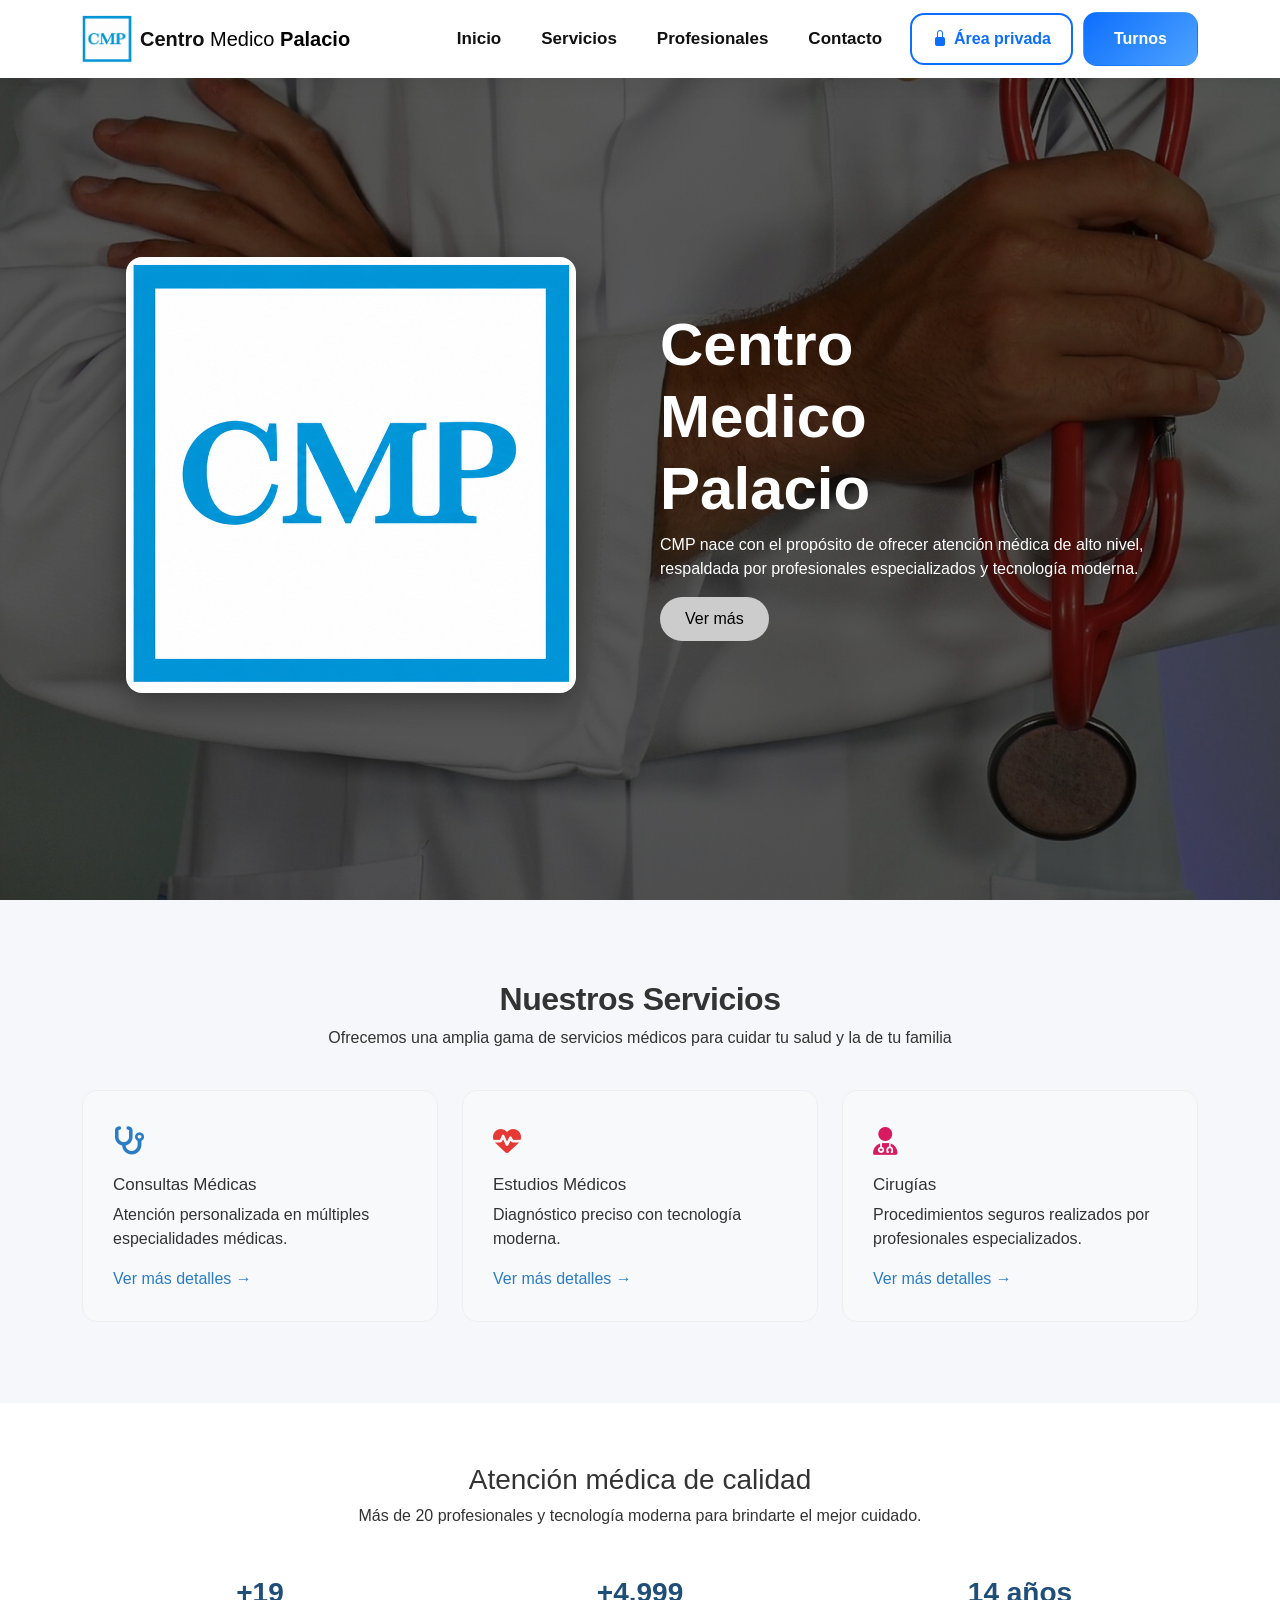
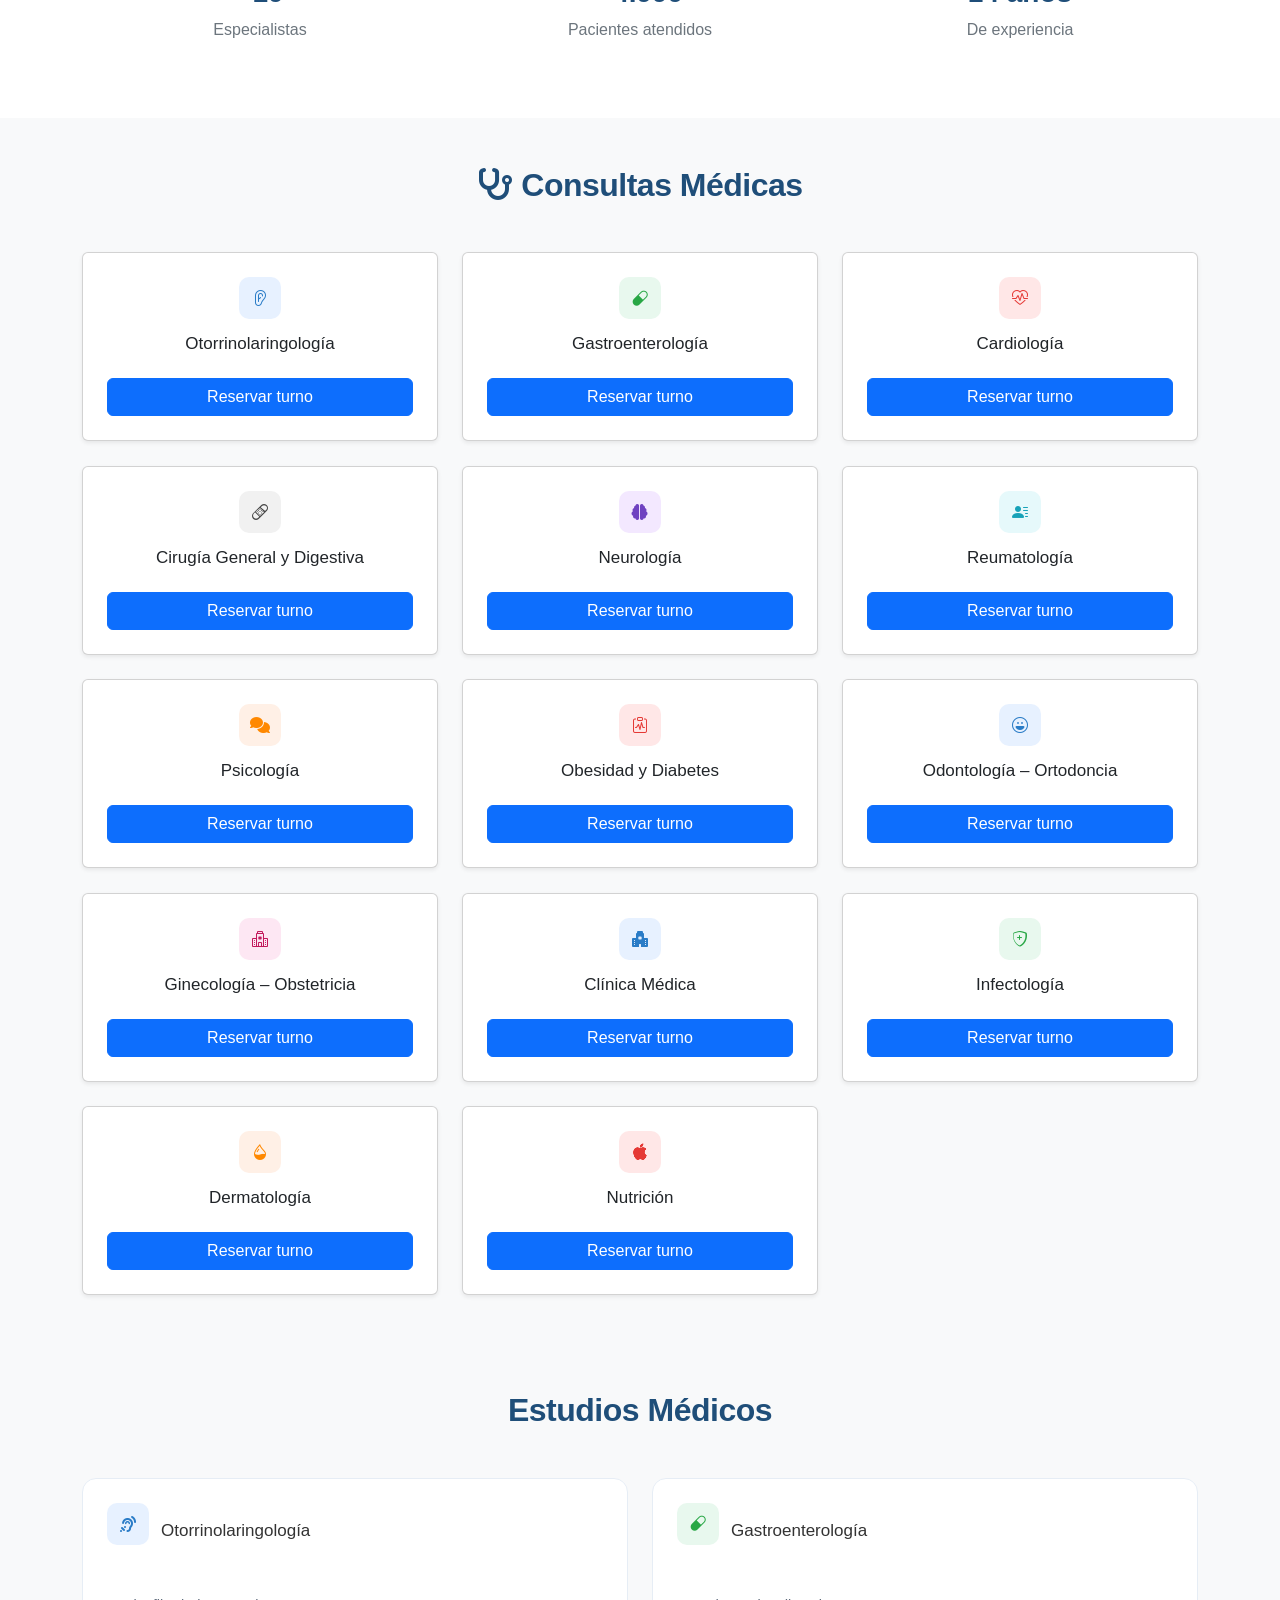
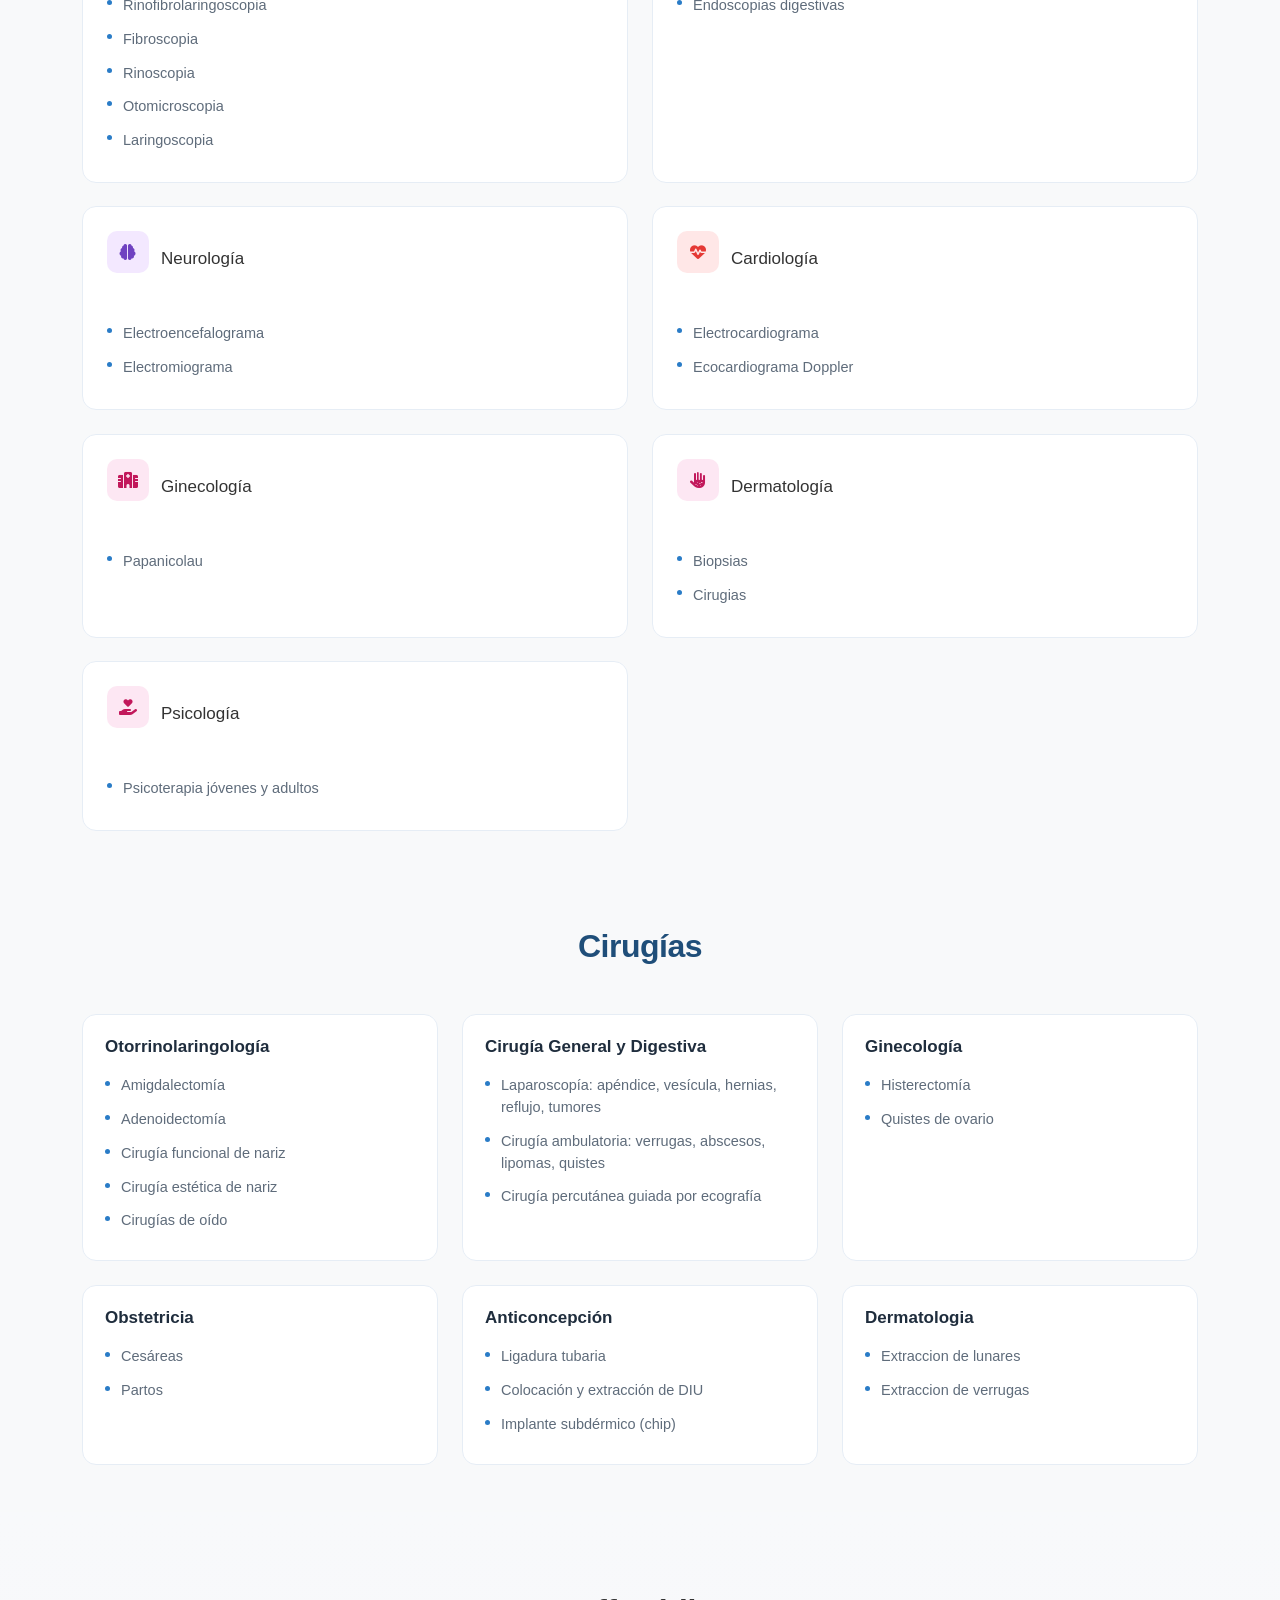
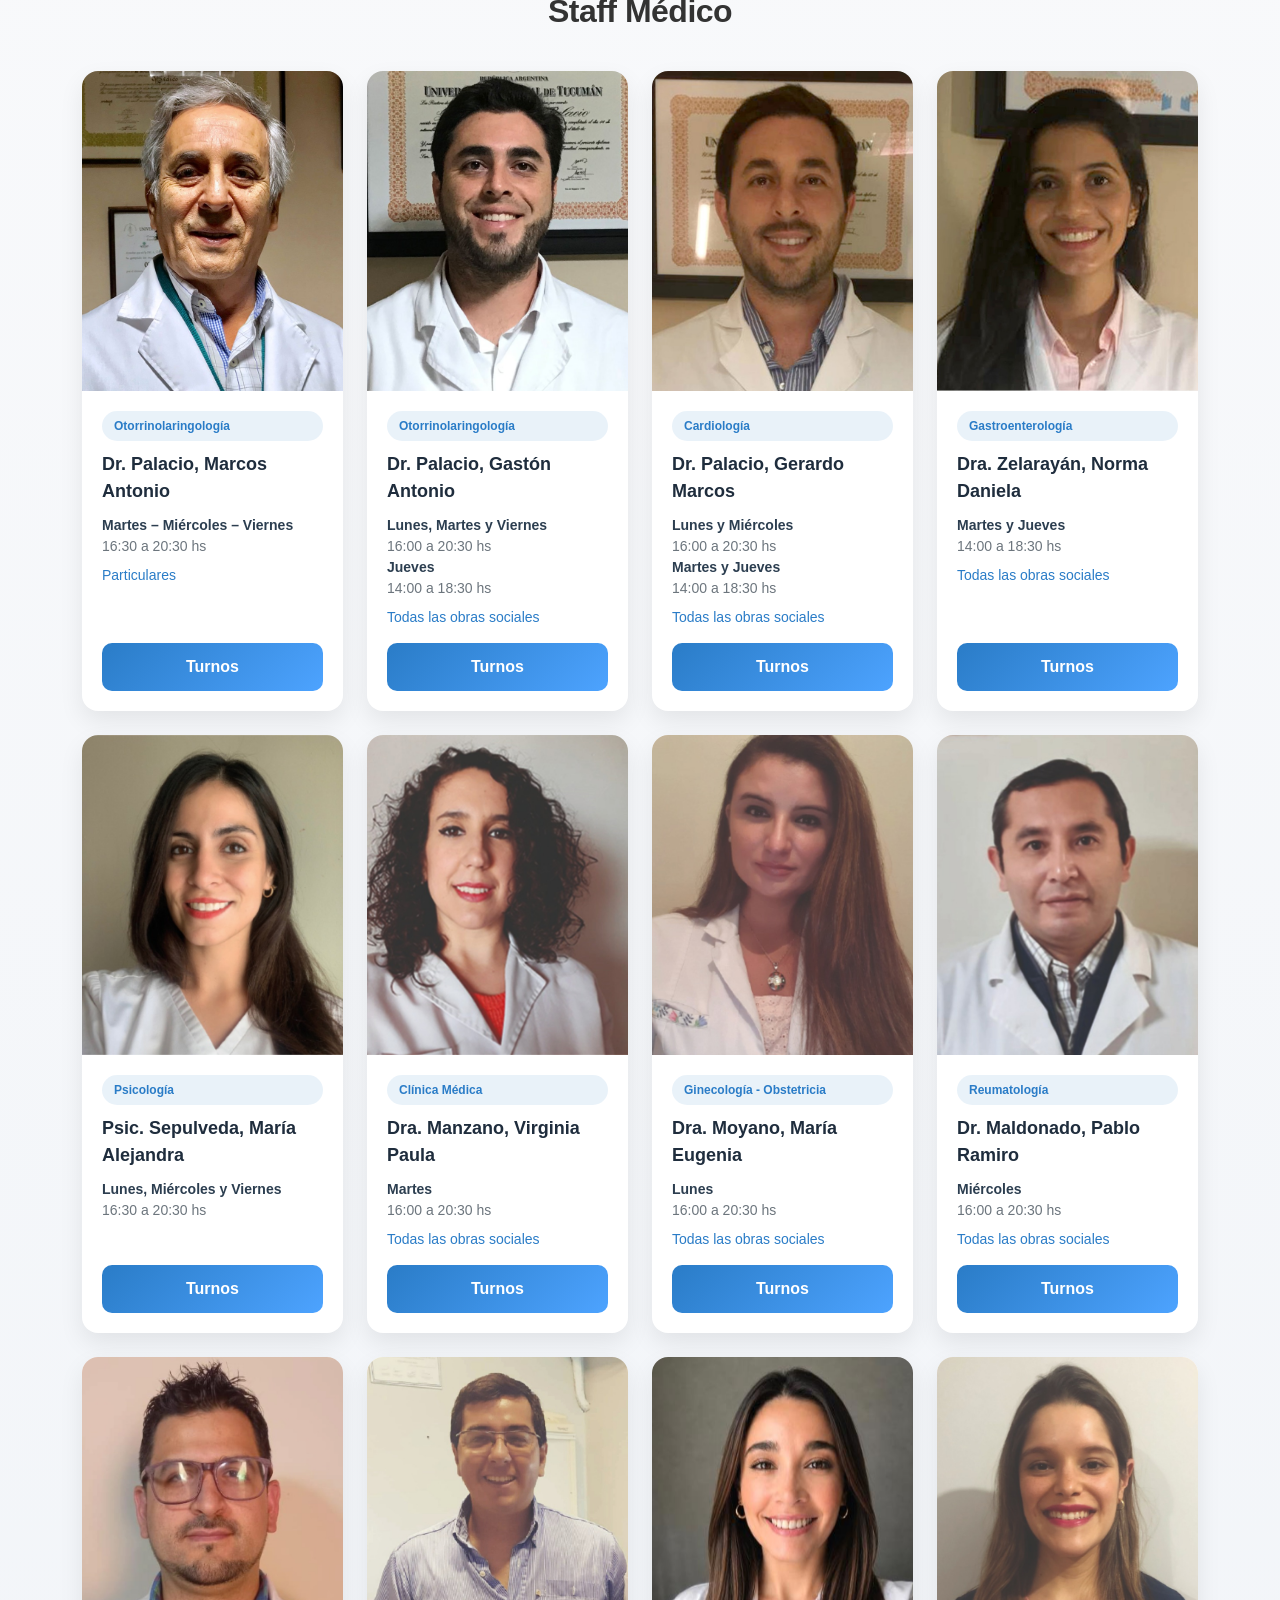
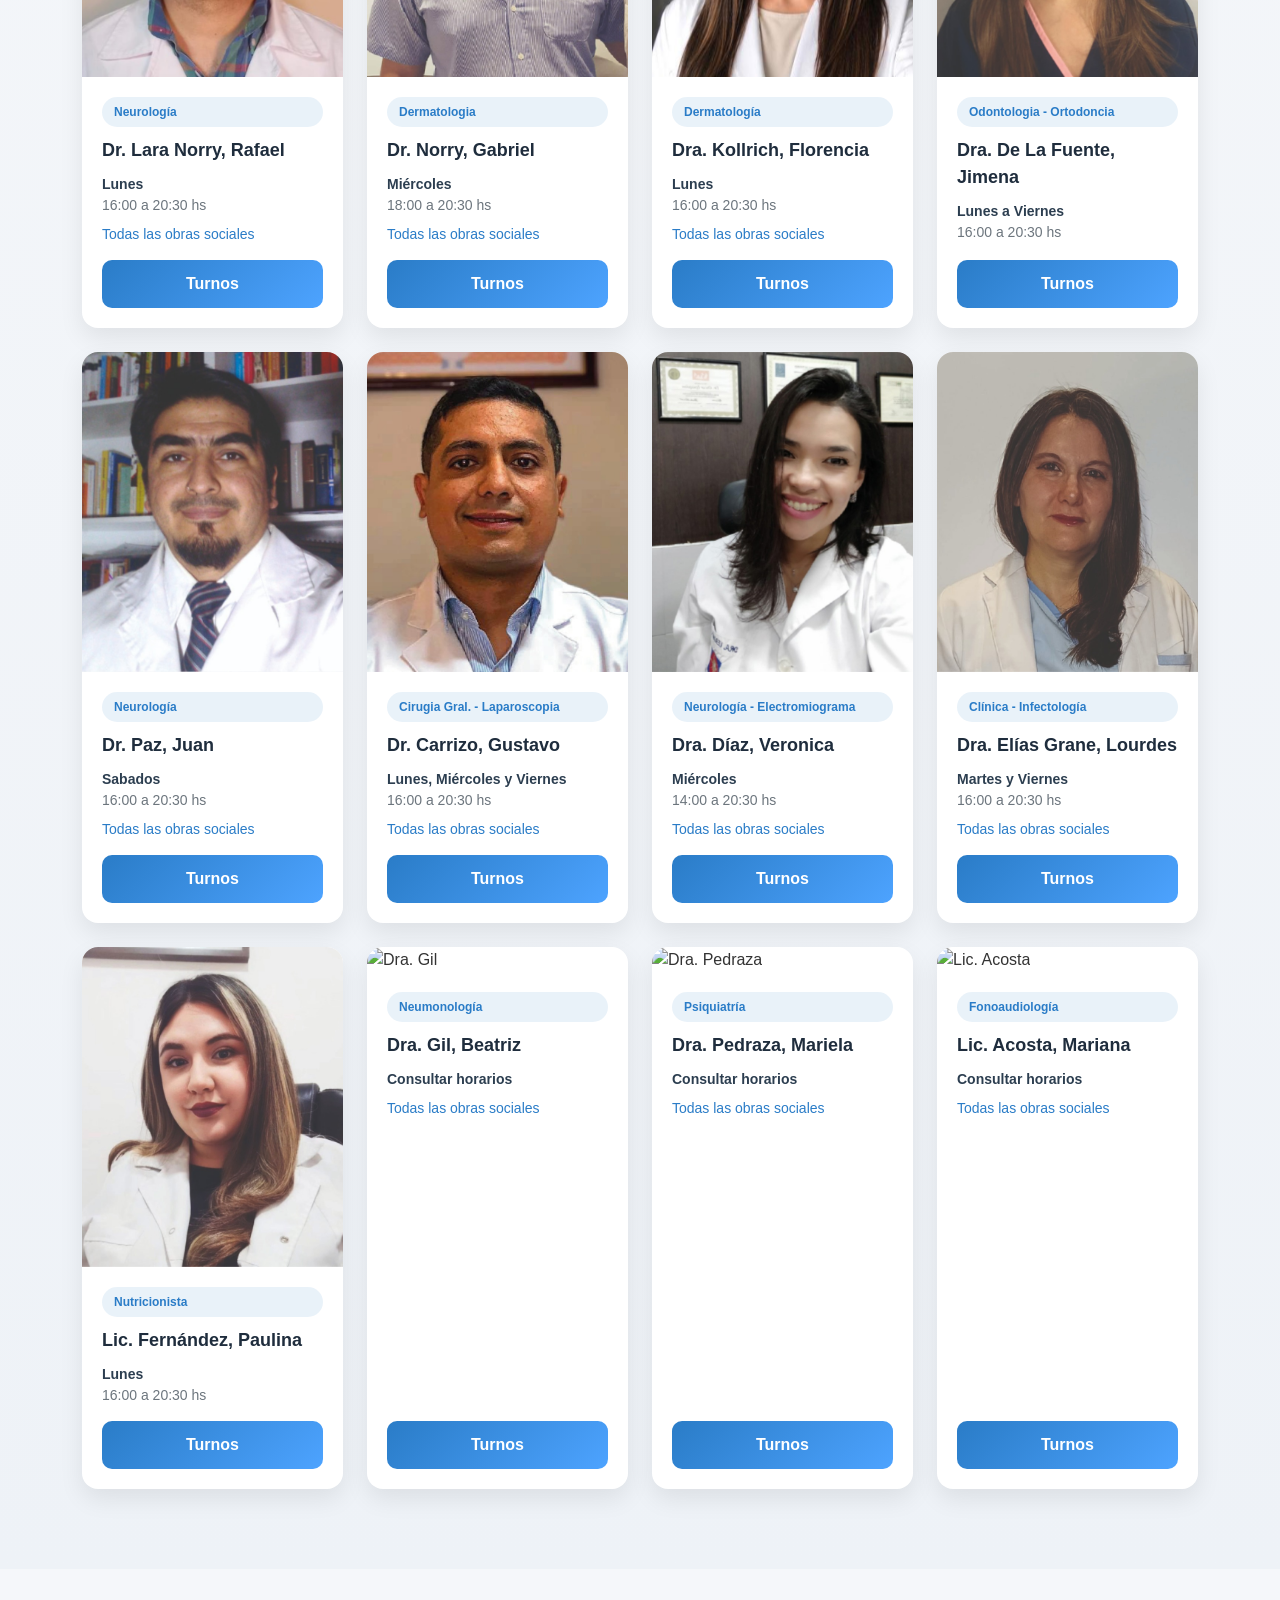
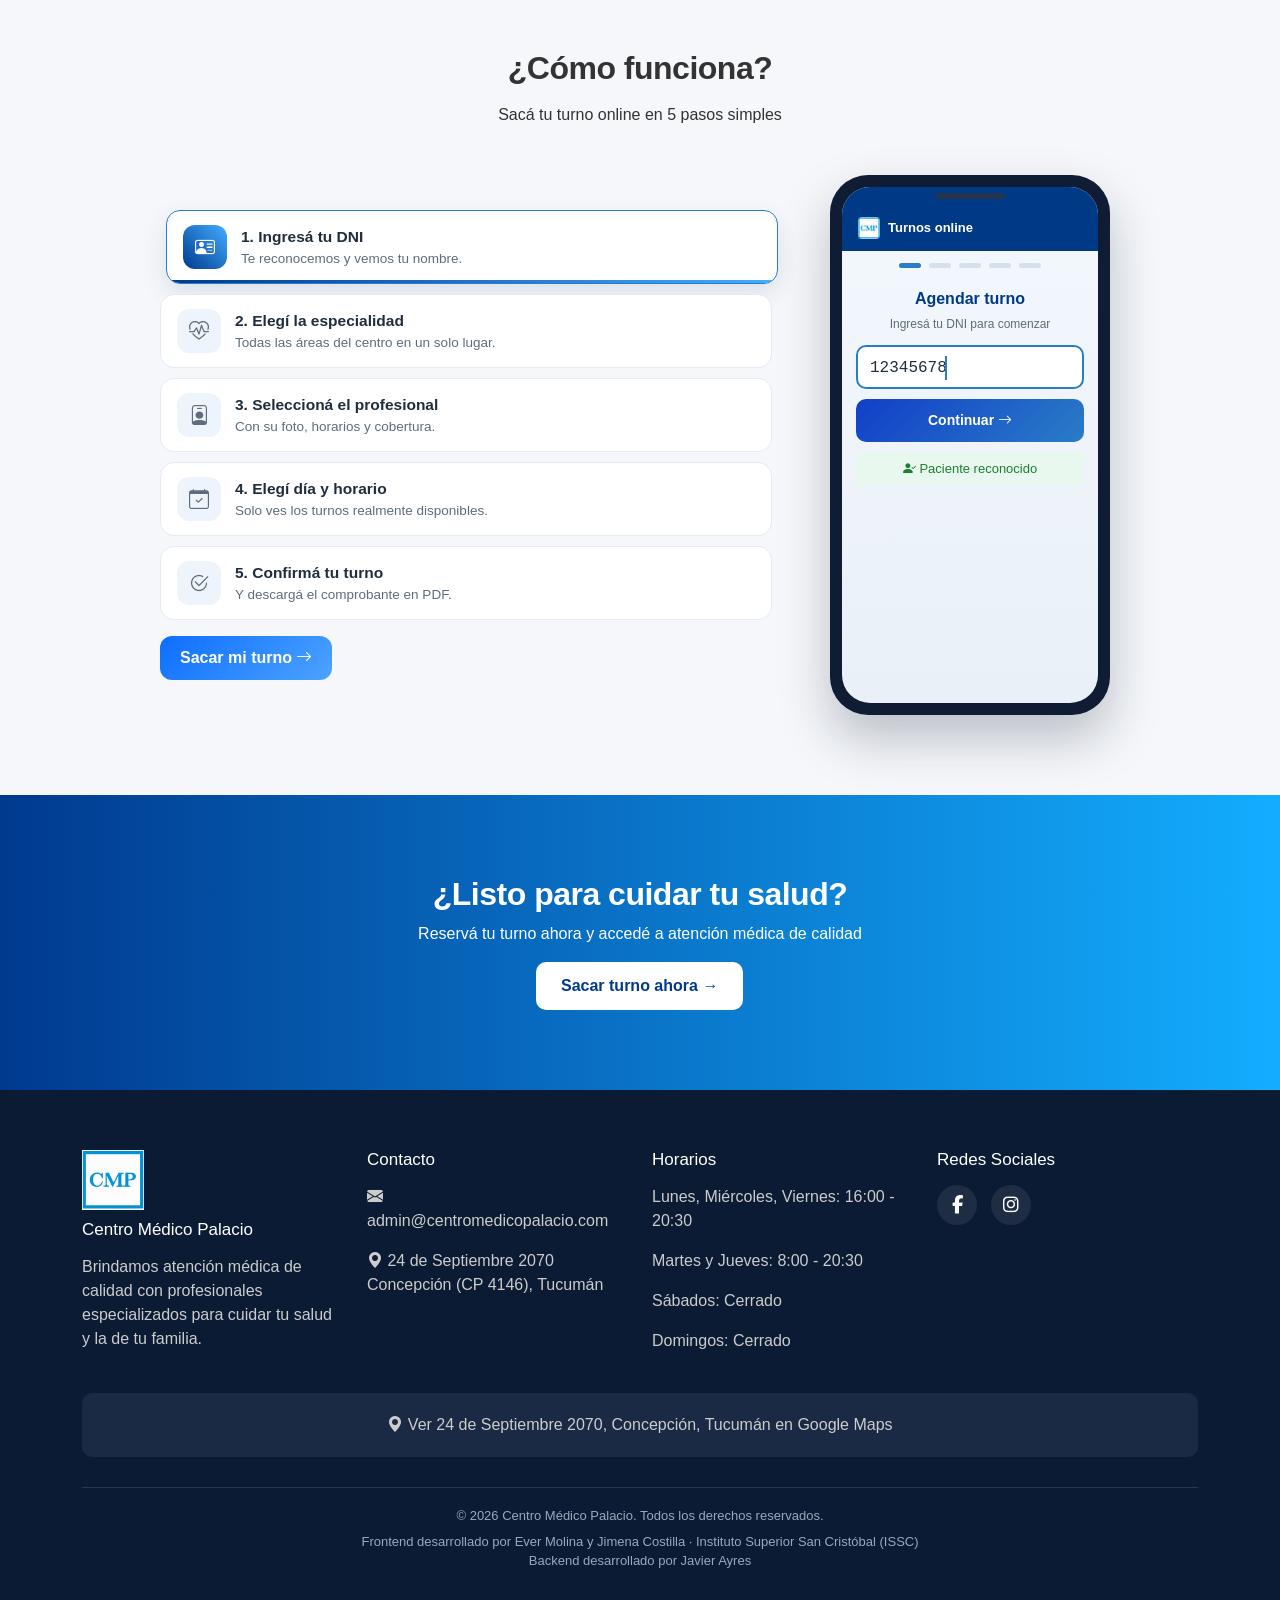
==== commit 12ece86b: "copyright" ====
--- a/index.html
+++ b/index.html
@@ -10,9 +10,9 @@
 <link href="https://cdn.jsdelivr.net/npm/bootstrap-icons@1.11.3/font/bootstrap-icons.css" rel="stylesheet">
 <link rel="stylesheet" href="https://cdnjs.cloudflare.com/ajax/libs/font-awesome/6.5.0/css/all.min.css">
 <link rel="stylesheet" href="https://cdnjs.cloudflare.com/ajax/libs/leaflet/1.9.4/leaflet.min.css">
-<link rel="stylesheet" href="styles.css?v=20261112b">
-<link rel="stylesheet" href="mapa.css?v=20261112b">
-<link rel="stylesheet" href="area-privada.css?v=20261112b">
+<link rel="stylesheet" href="styles.css?v=20261112d">
+<link rel="stylesheet" href="mapa.css?v=20261112d">
+<link rel="stylesheet" href="area-privada.css?v=20261112d">
 <script src="https://cdn.jsdelivr.net/npm/bootstrap@5.3.3/dist/js/bootstrap.bundle.min.js"></script>
 </head>
 
@@ -720,19 +720,21 @@
     <!-- COPYRIGHT -->
     <div class="footer-legal">
       <span>&copy; 2026 Centro Médico Palacio. Todos los derechos reservados.</span>
-      <span>Frontend desarrollado por Ever Molina y Jimena Costilla</span>
-      <!-- BACKEND: a completar (ingeniero del centro) -->
+      <span class="footer-creditos">
+        Frontend desarrollado por Ever Molina y Jimena Costilla &middot; Instituto Superior San Cristóbal (ISSC)<br>
+        Backend desarrollado por Javier Ayres
+      </span>
     </div>
 
   </div>
 </footer>
 
 <script src="https://cdnjs.cloudflare.com/ajax/libs/leaflet/1.9.4/leaflet.min.js"></script>
-<script src="mapa.js?v=20261112b"></script>
+<script src="mapa.js?v=20261112d"></script>
 <!-- Área privada: conexión con el servidor (api-turnos.js) y ventana de contraseña -->
-<script src="api-turnos.js?v=20261112b"></script>
-<script src="area-privada.js?v=20261112b"></script>
-<script src="como-funciona.js?v=20261112b"></script>
+<script src="api-turnos.js?v=20261112d"></script>
+<script src="area-privada.js?v=20261112d"></script>
+<script src="como-funciona.js?v=20261112d"></script>
 <script>
 // Baja suavemente hasta la sección indicada
 function irASeccion(id){
--- a/styles.css
+++ b/styles.css
@@ -950,6 +950,9 @@
   color: #9aa8bb;
 }
 
+/* Copyright y créditos juntos, en una sola columna centrada */
+.footer-legal { flex-direction: column; align-items: center; text-align: center; }
+
 .social-icons a:hover{
   background: #2a7cc7;
   transform: translateY(-3px);
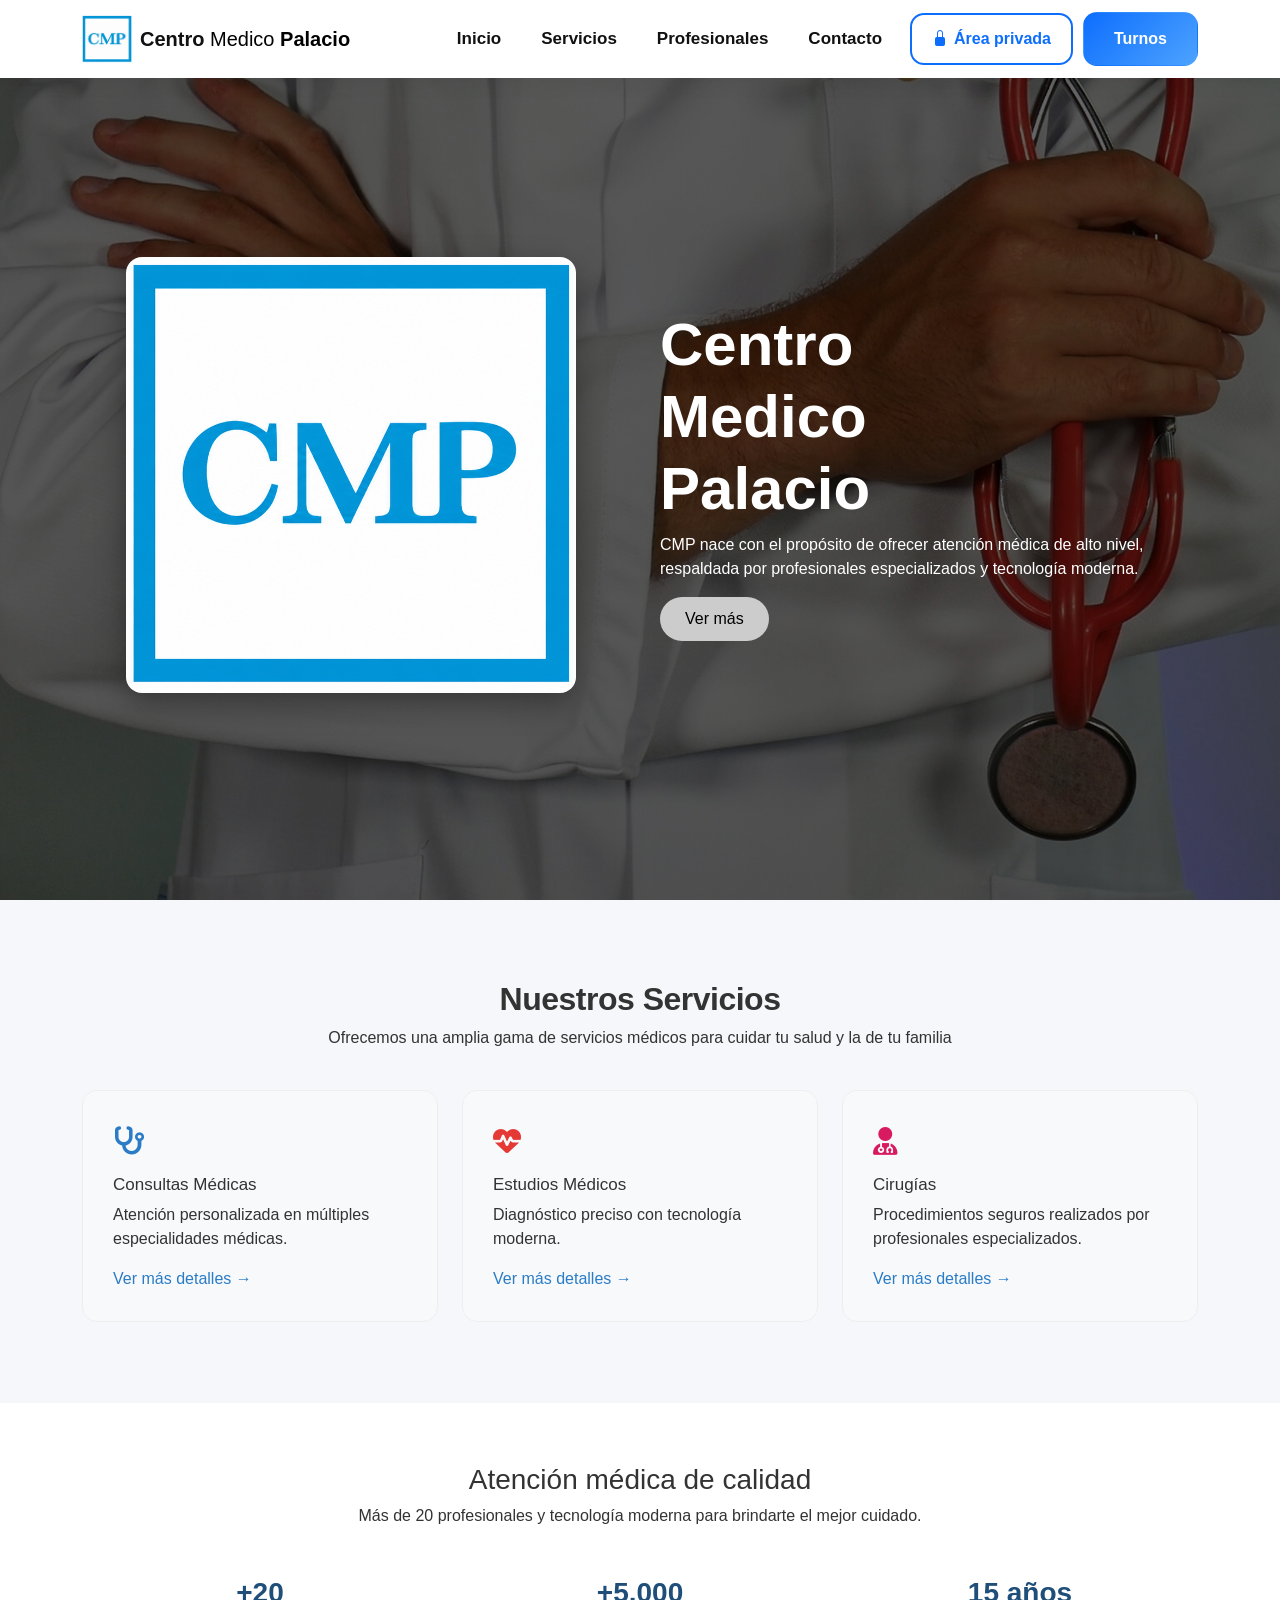
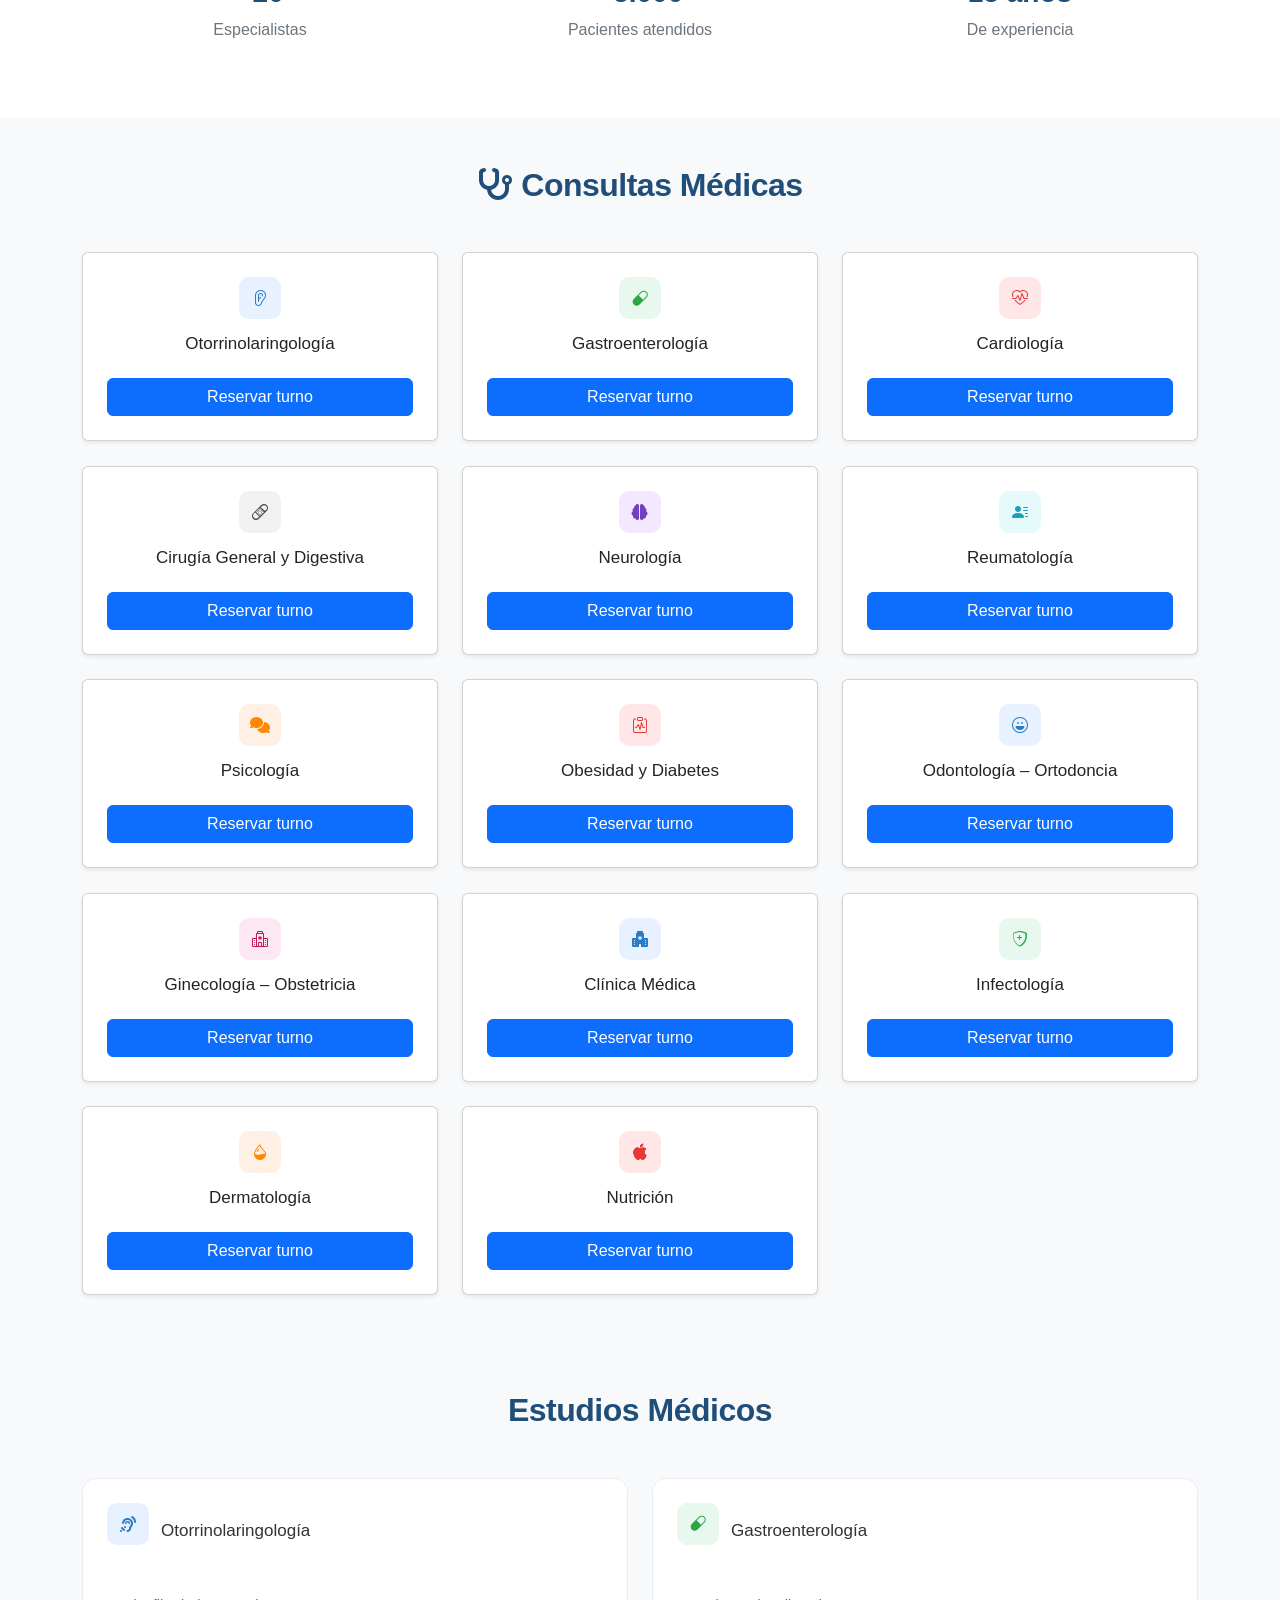
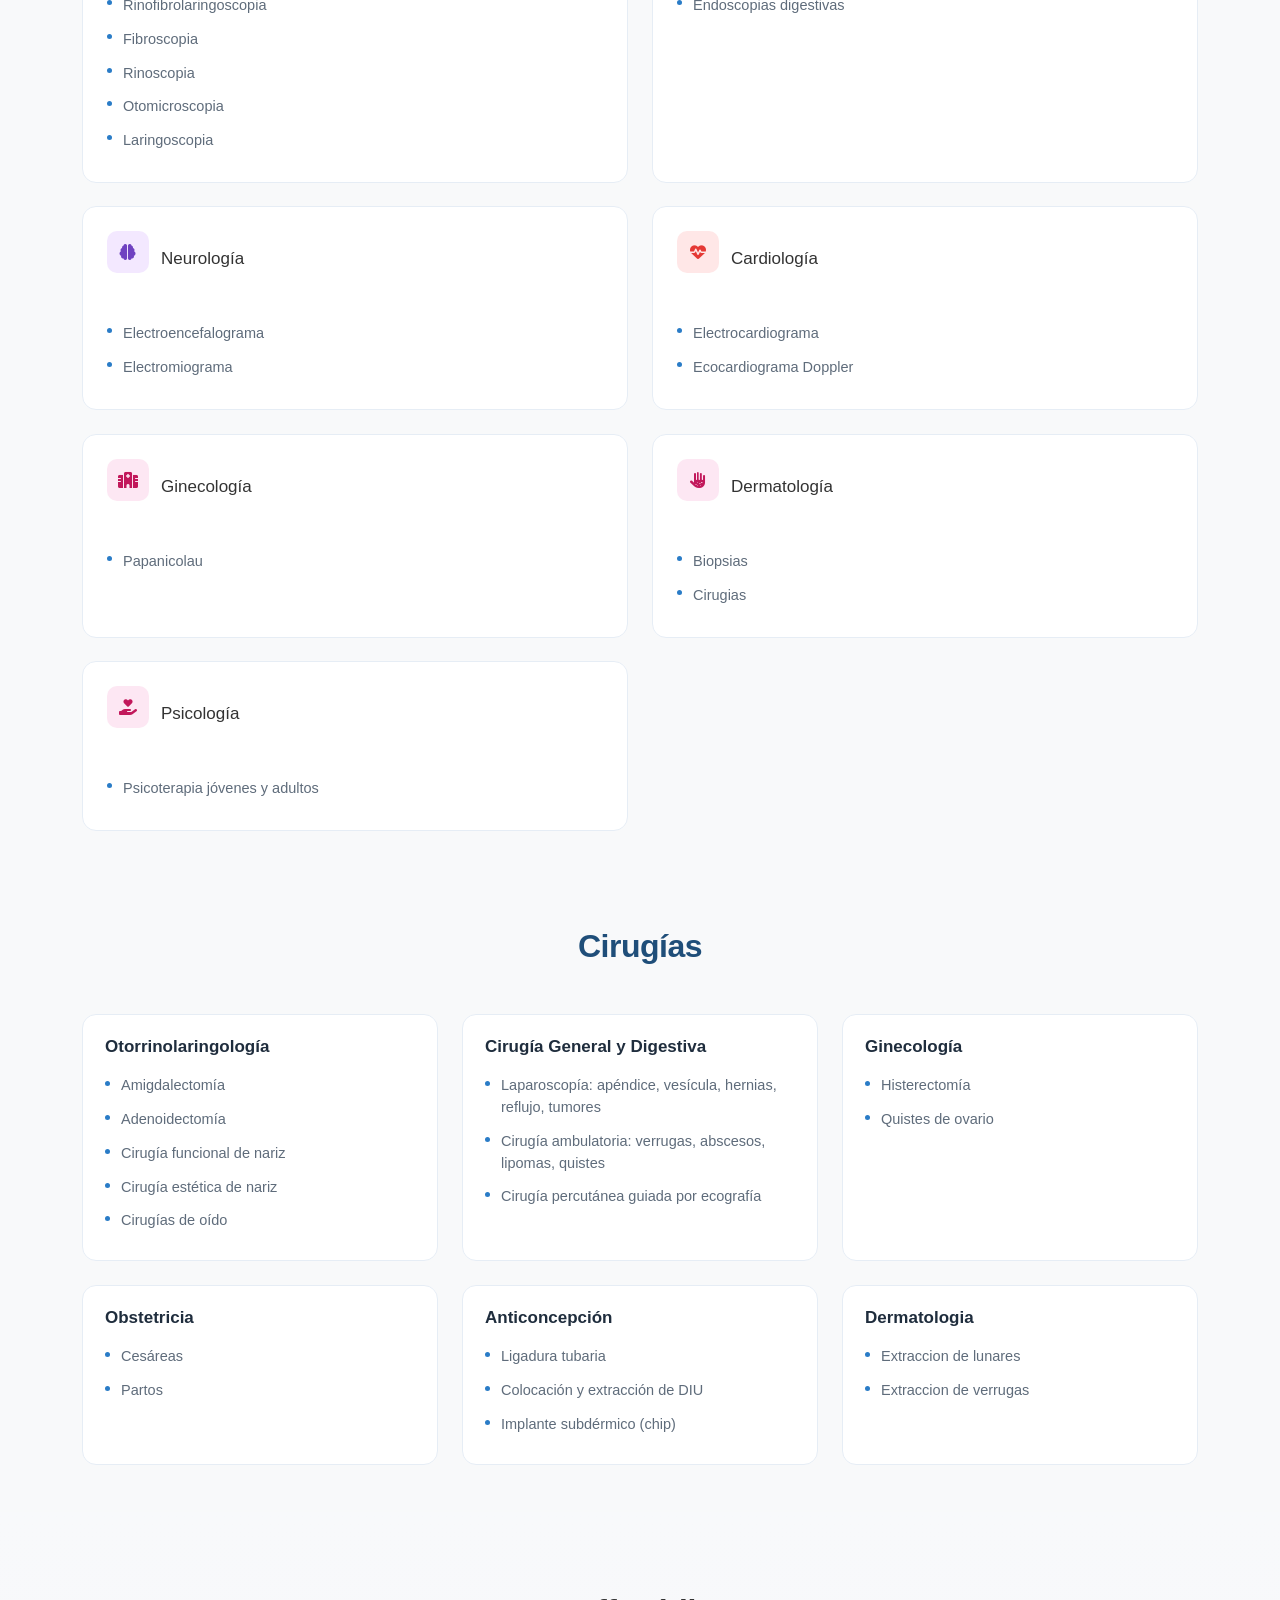
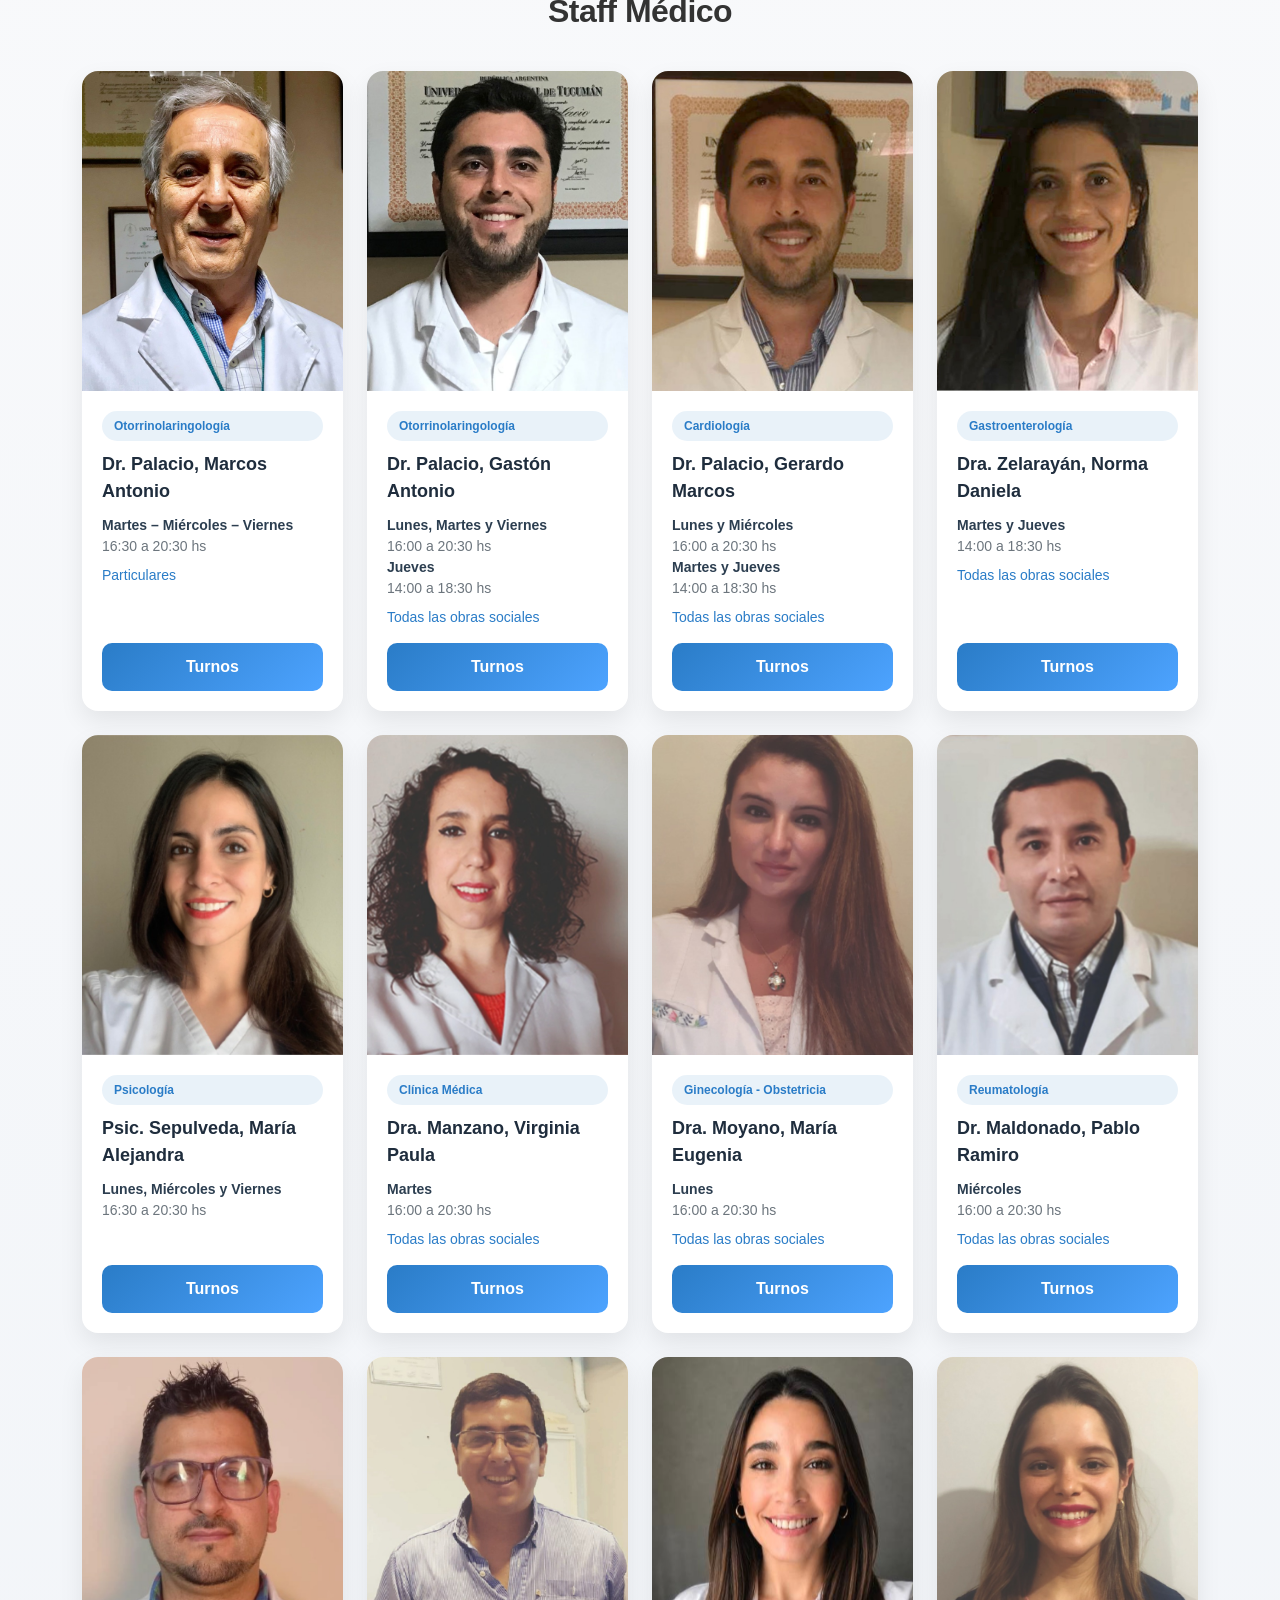
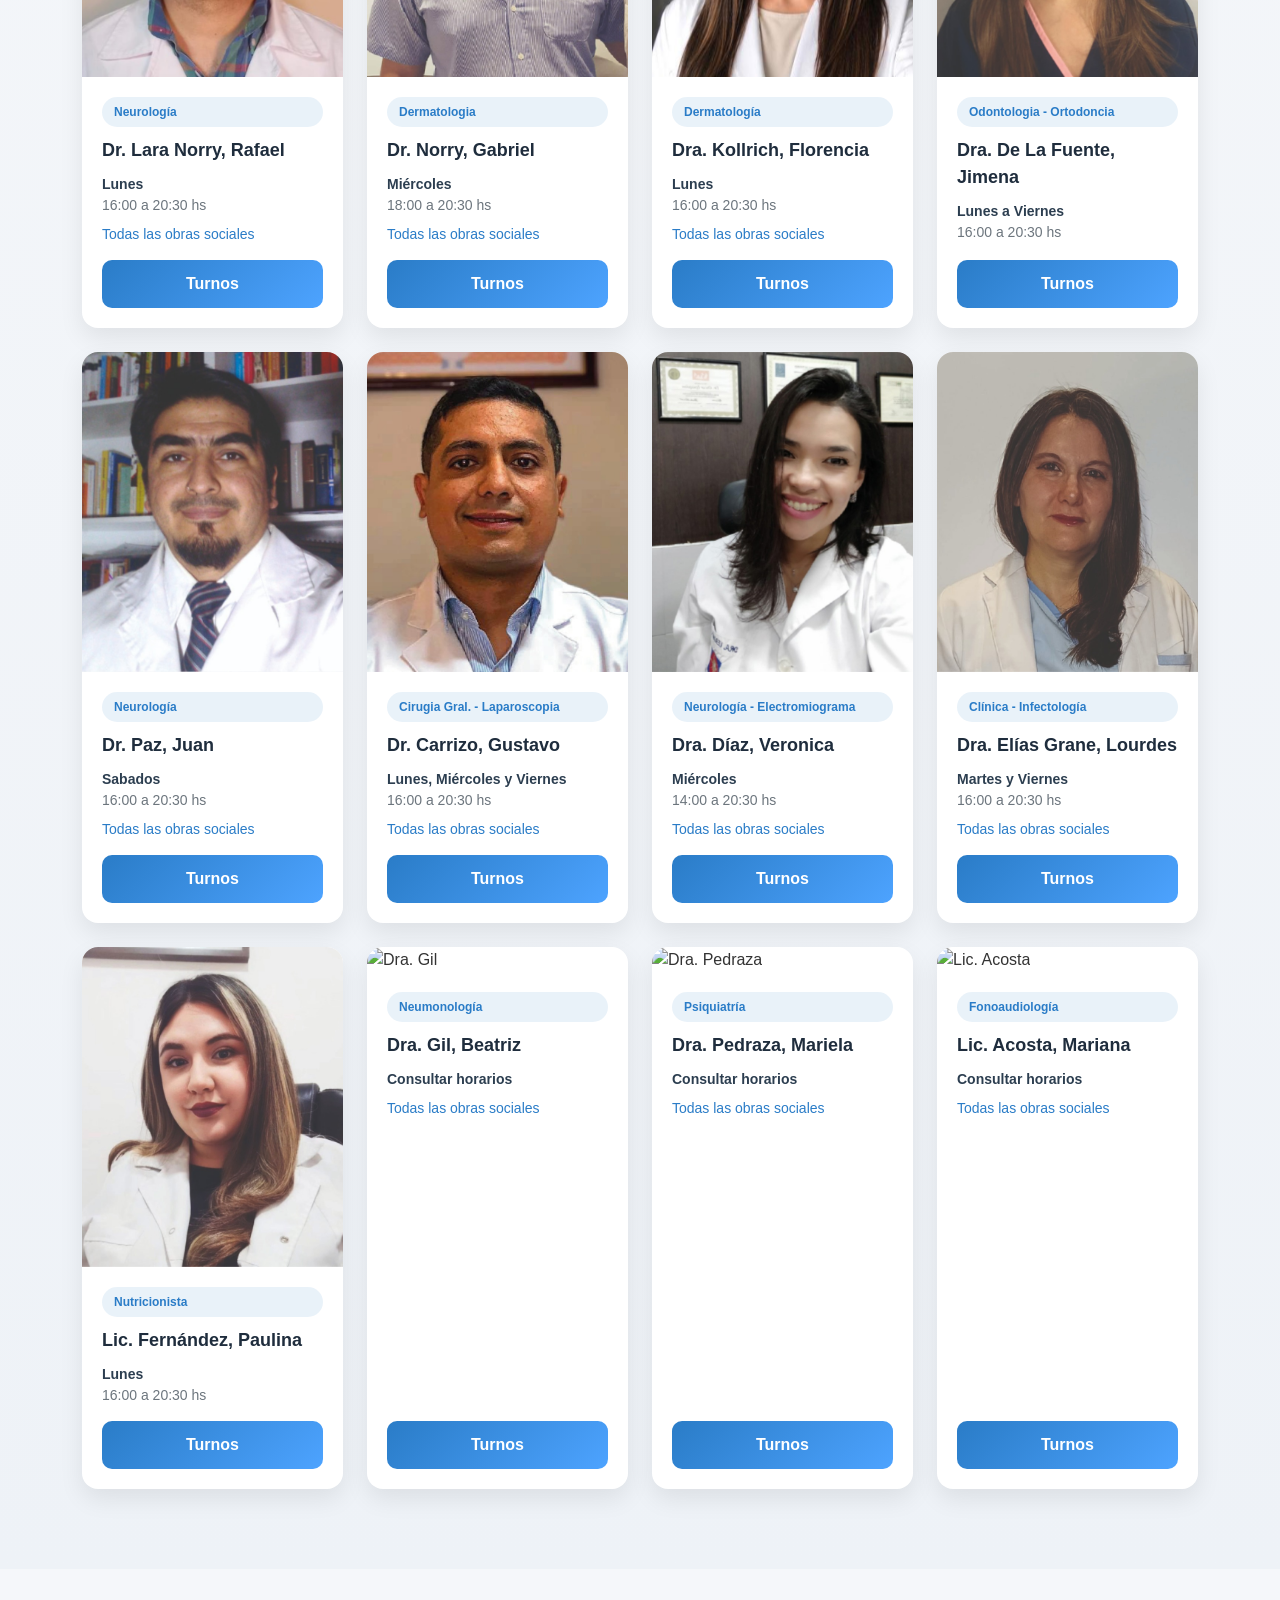
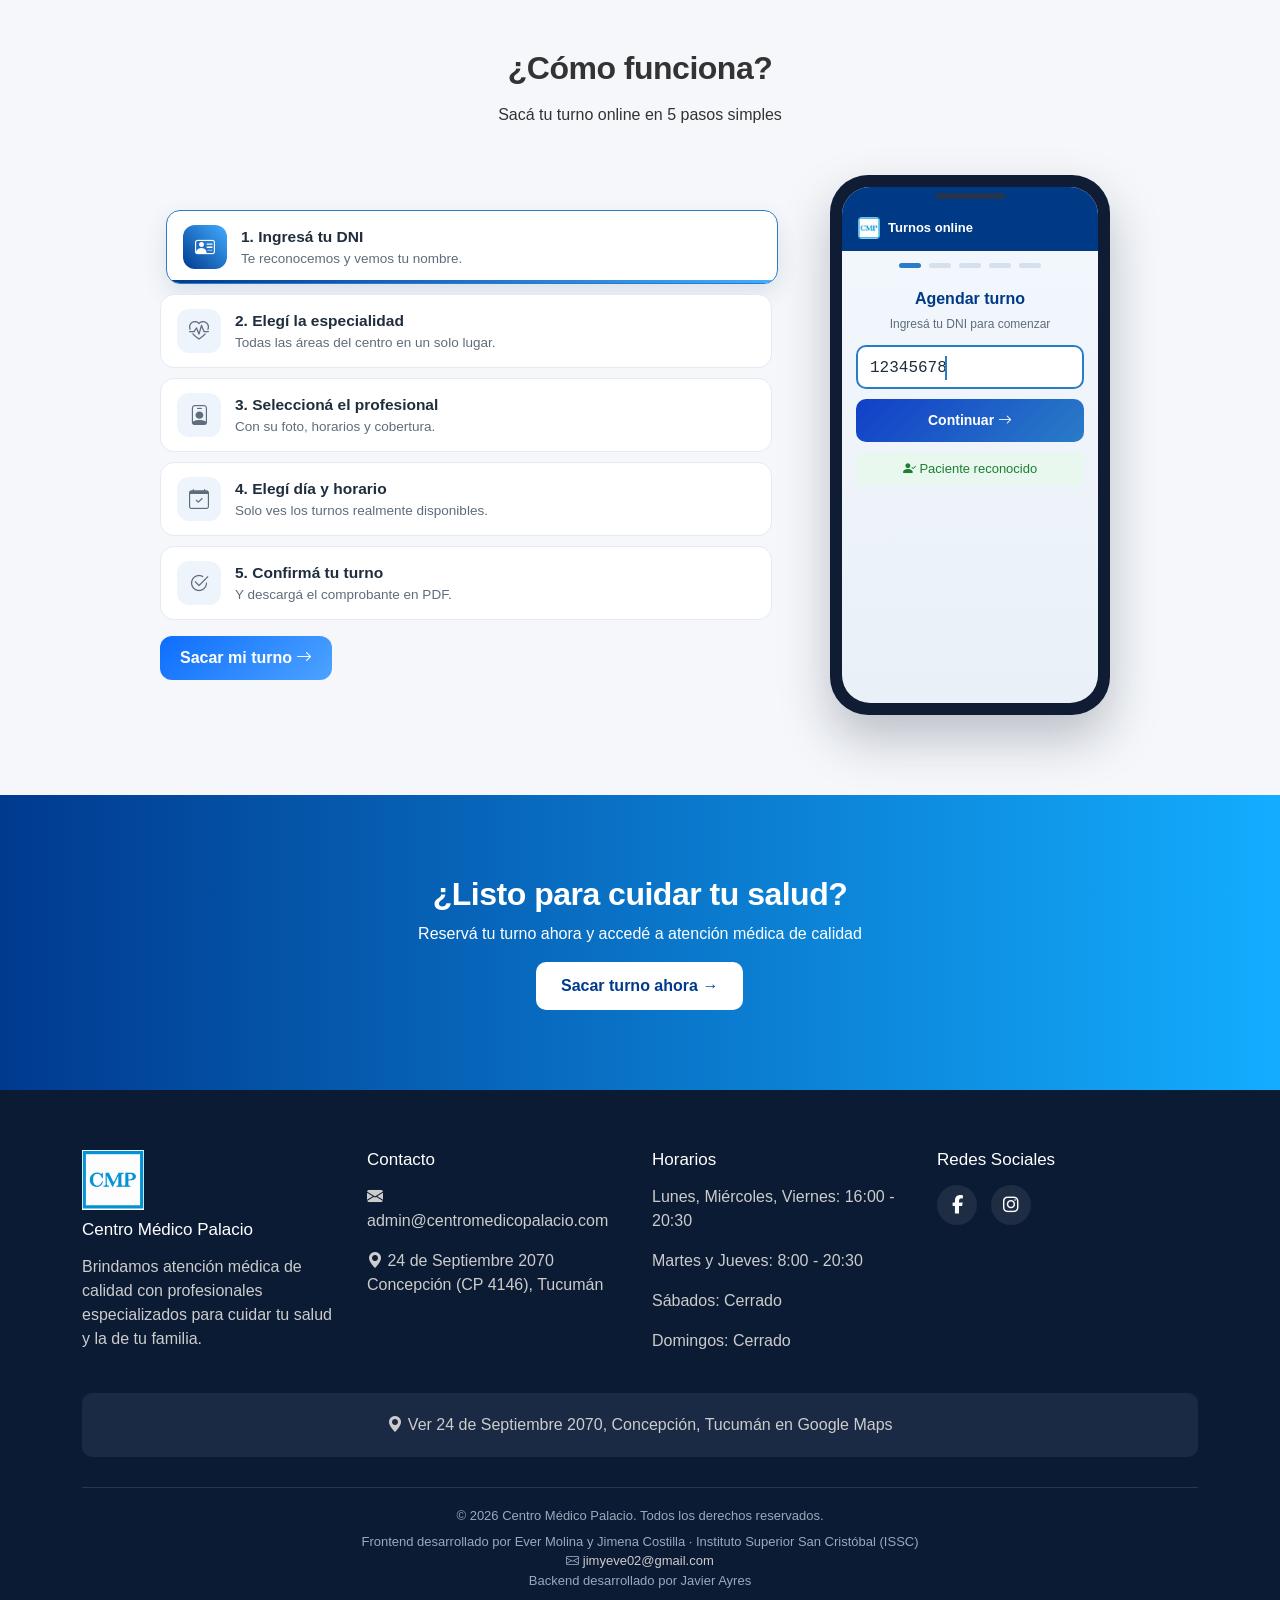
==== commit e37e78dc: "añadido email de contacto" ====
--- a/index.html
+++ b/index.html
@@ -10,9 +10,9 @@
 <link href="https://cdn.jsdelivr.net/npm/bootstrap-icons@1.11.3/font/bootstrap-icons.css" rel="stylesheet">
 <link rel="stylesheet" href="https://cdnjs.cloudflare.com/ajax/libs/font-awesome/6.5.0/css/all.min.css">
 <link rel="stylesheet" href="https://cdnjs.cloudflare.com/ajax/libs/leaflet/1.9.4/leaflet.min.css">
-<link rel="stylesheet" href="styles.css?v=20261112d">
-<link rel="stylesheet" href="mapa.css?v=20261112d">
-<link rel="stylesheet" href="area-privada.css?v=20261112d">
+<link rel="stylesheet" href="styles.css?v=20261112e">
+<link rel="stylesheet" href="mapa.css?v=20261112e">
+<link rel="stylesheet" href="area-privada.css?v=20261112e">
 <script src="https://cdn.jsdelivr.net/npm/bootstrap@5.3.3/dist/js/bootstrap.bundle.min.js"></script>
 </head>
 
@@ -598,22 +598,21 @@
             <div class="cf-escena">
               <p class="cf-titulo">Especialidad</p>
               <div class="cf-grilla">
-                <span class="cf-opcion cf-objetivo" style="--d: 1.4s">Cardiología<span class="cf-tap"></span></span>
+                <span class="cf-opcion cf-opcion-ancha cf-objetivo" style="--d: 1.4s">Otorrinolaringología<span class="cf-tap"></span></span>
+                <span class="cf-opcion">Cardiología</span>
                 <span class="cf-opcion">Dermatología</span>
                 <span class="cf-opcion">Neurología</span>
                 <span class="cf-opcion">Odontología</span>
-                <span class="cf-opcion">Nutrición</span>
-                <span class="cf-opcion">Psicología</span>
               </div>
             </div>
 
             <!-- Escena 3: Profesional -->
             <div class="cf-escena">
               <p class="cf-titulo">Profesionales</p>
-              <p class="cf-sub">Cardiología</p>
+              <p class="cf-sub">Otorrinolaringología</p>
               <div class="cf-medico cf-objetivo" style="--d: 1.4s">
-                <img src="img/palacio3.jpeg" alt="">
-                <span><strong>Dr. Gerardo M. Palacio</strong><small>Todas las obras sociales</small></span>
+                <img src="img/palacio2.jpeg" alt="">
+                <span><strong>Dr. Gastón A. Palacio</strong><small>Todas las obras sociales</small></span>
                 <span class="cf-tap"></span>
               </div>
             </div>
@@ -637,8 +636,8 @@
             <!-- Escena 5: Confirmación -->
             <div class="cf-escena">
               <div class="cf-resumen">
-                <img src="img/palacio3.jpeg" alt="">
-                <span><strong>Lunes 16 · 16:30 hs</strong><small>Dr. Gerardo M. Palacio</small></span>
+                <img src="img/palacio2.jpeg" alt="">
+                <span><strong>Lunes 16 · 16:30 hs</strong><small>Dr. Gastón A. Palacio</small></span>
               </div>
               <div class="cf-btn cf-btn-verde cf-objetivo" style="--d: 0.9s">Confirmar turno<span class="cf-tap"></span></div>
               <div class="cf-exito cf-aparece" style="--d: 1.5s">
@@ -722,6 +721,7 @@
       <span>&copy; 2026 Centro Médico Palacio. Todos los derechos reservados.</span>
       <span class="footer-creditos">
         Frontend desarrollado por Ever Molina y Jimena Costilla &middot; Instituto Superior San Cristóbal (ISSC)<br>
+        <i class="bi bi-envelope"></i> <a href="mailto:jimyeve02@gmail.com" class="footer-link">jimyeve02@gmail.com</a><br>
         Backend desarrollado por Javier Ayres
       </span>
     </div>
@@ -730,11 +730,11 @@
 </footer>
 
 <script src="https://cdnjs.cloudflare.com/ajax/libs/leaflet/1.9.4/leaflet.min.js"></script>
-<script src="mapa.js?v=20261112d"></script>
+<script src="mapa.js?v=20261112e"></script>
 <!-- Área privada: conexión con el servidor (api-turnos.js) y ventana de contraseña -->
-<script src="api-turnos.js?v=20261112d"></script>
-<script src="area-privada.js?v=20261112d"></script>
-<script src="como-funciona.js?v=20261112d"></script>
+<script src="api-turnos.js?v=20261112e"></script>
+<script src="area-privada.js?v=20261112e"></script>
+<script src="como-funciona.js?v=20261112e"></script>
 <script>
 // Baja suavemente hasta la sección indicada
 function irASeccion(id){
--- a/styles.css
+++ b/styles.css
@@ -764,6 +764,8 @@
 
 /* Paso 2: especialidades */
 .cf-grilla{ display: grid; grid-template-columns: 1fr 1fr; gap: 8px; }
+/* Opción que ocupa toda la fila (nombres largos) */
+.cf-opcion-ancha{ grid-column: 1 / -1; }
 .cf-opcion{
   background: #fff;
   border: 1.5px solid #e3eaf3;
